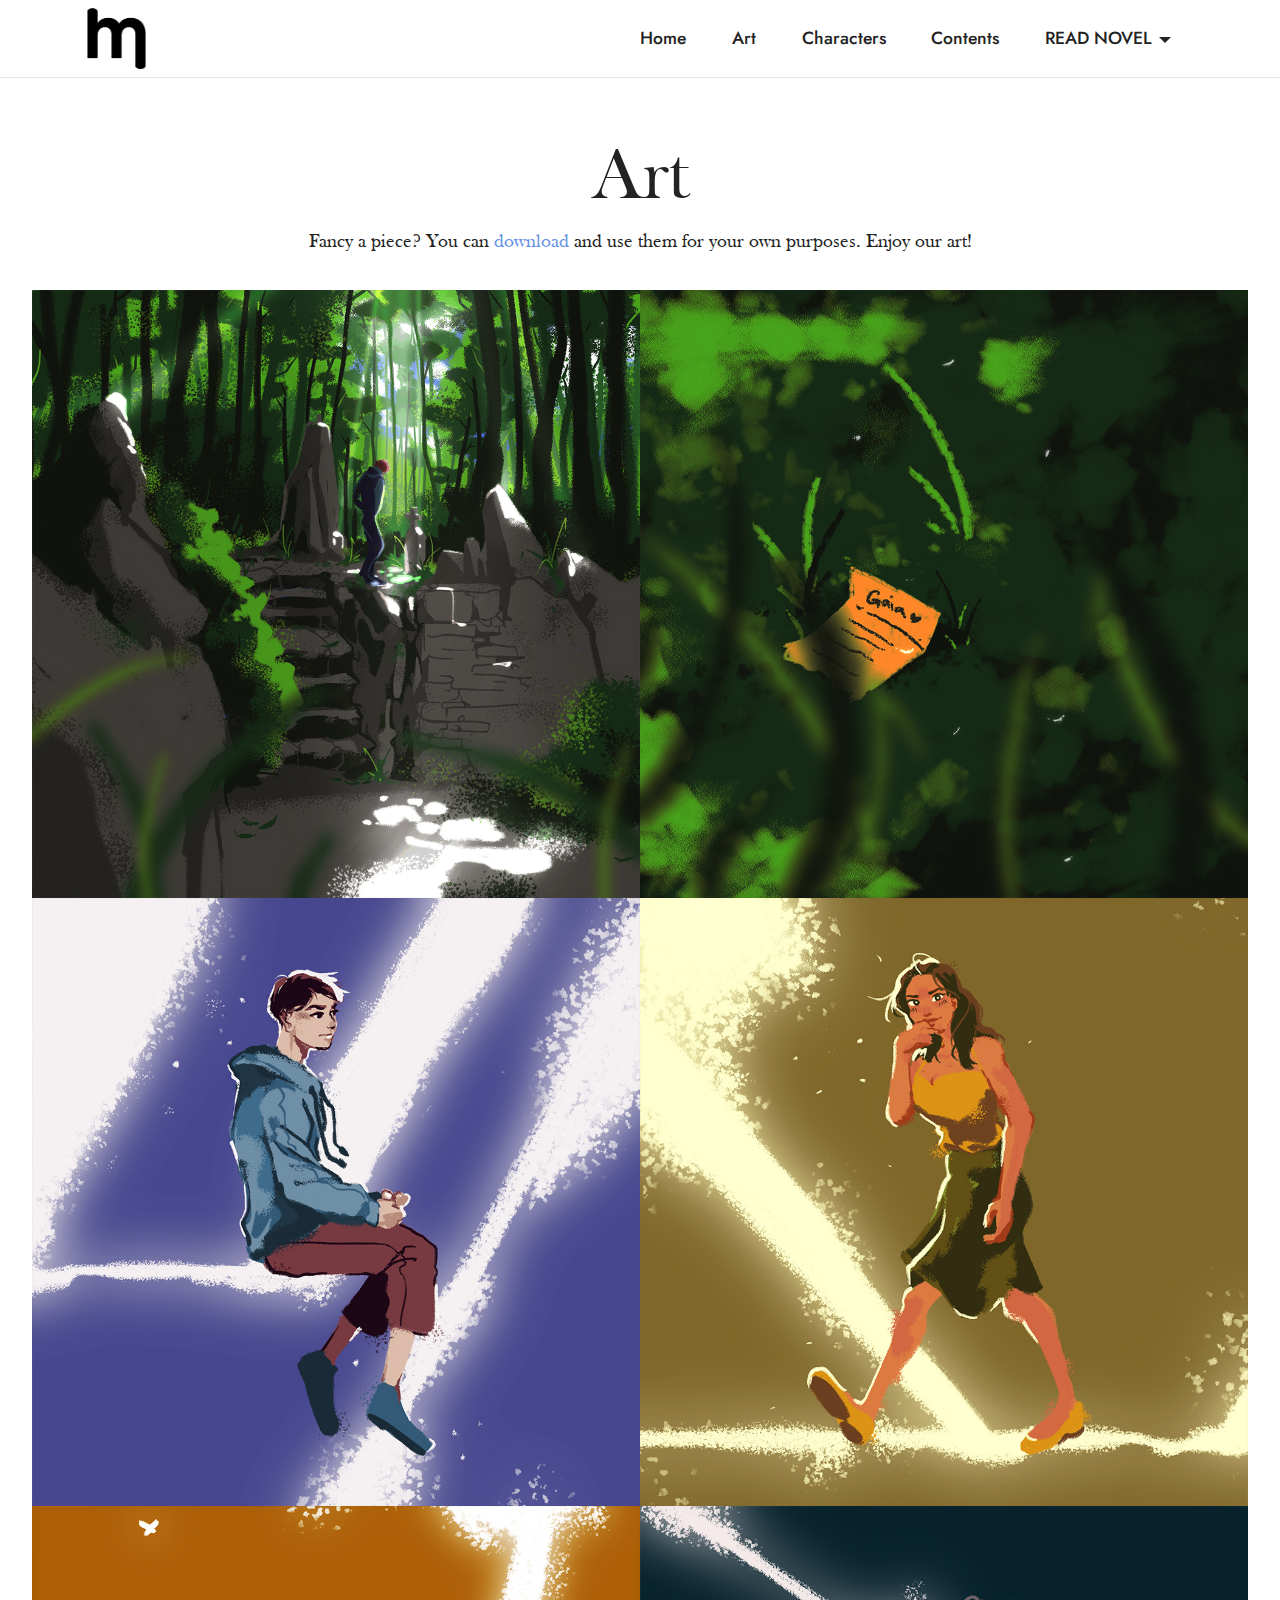
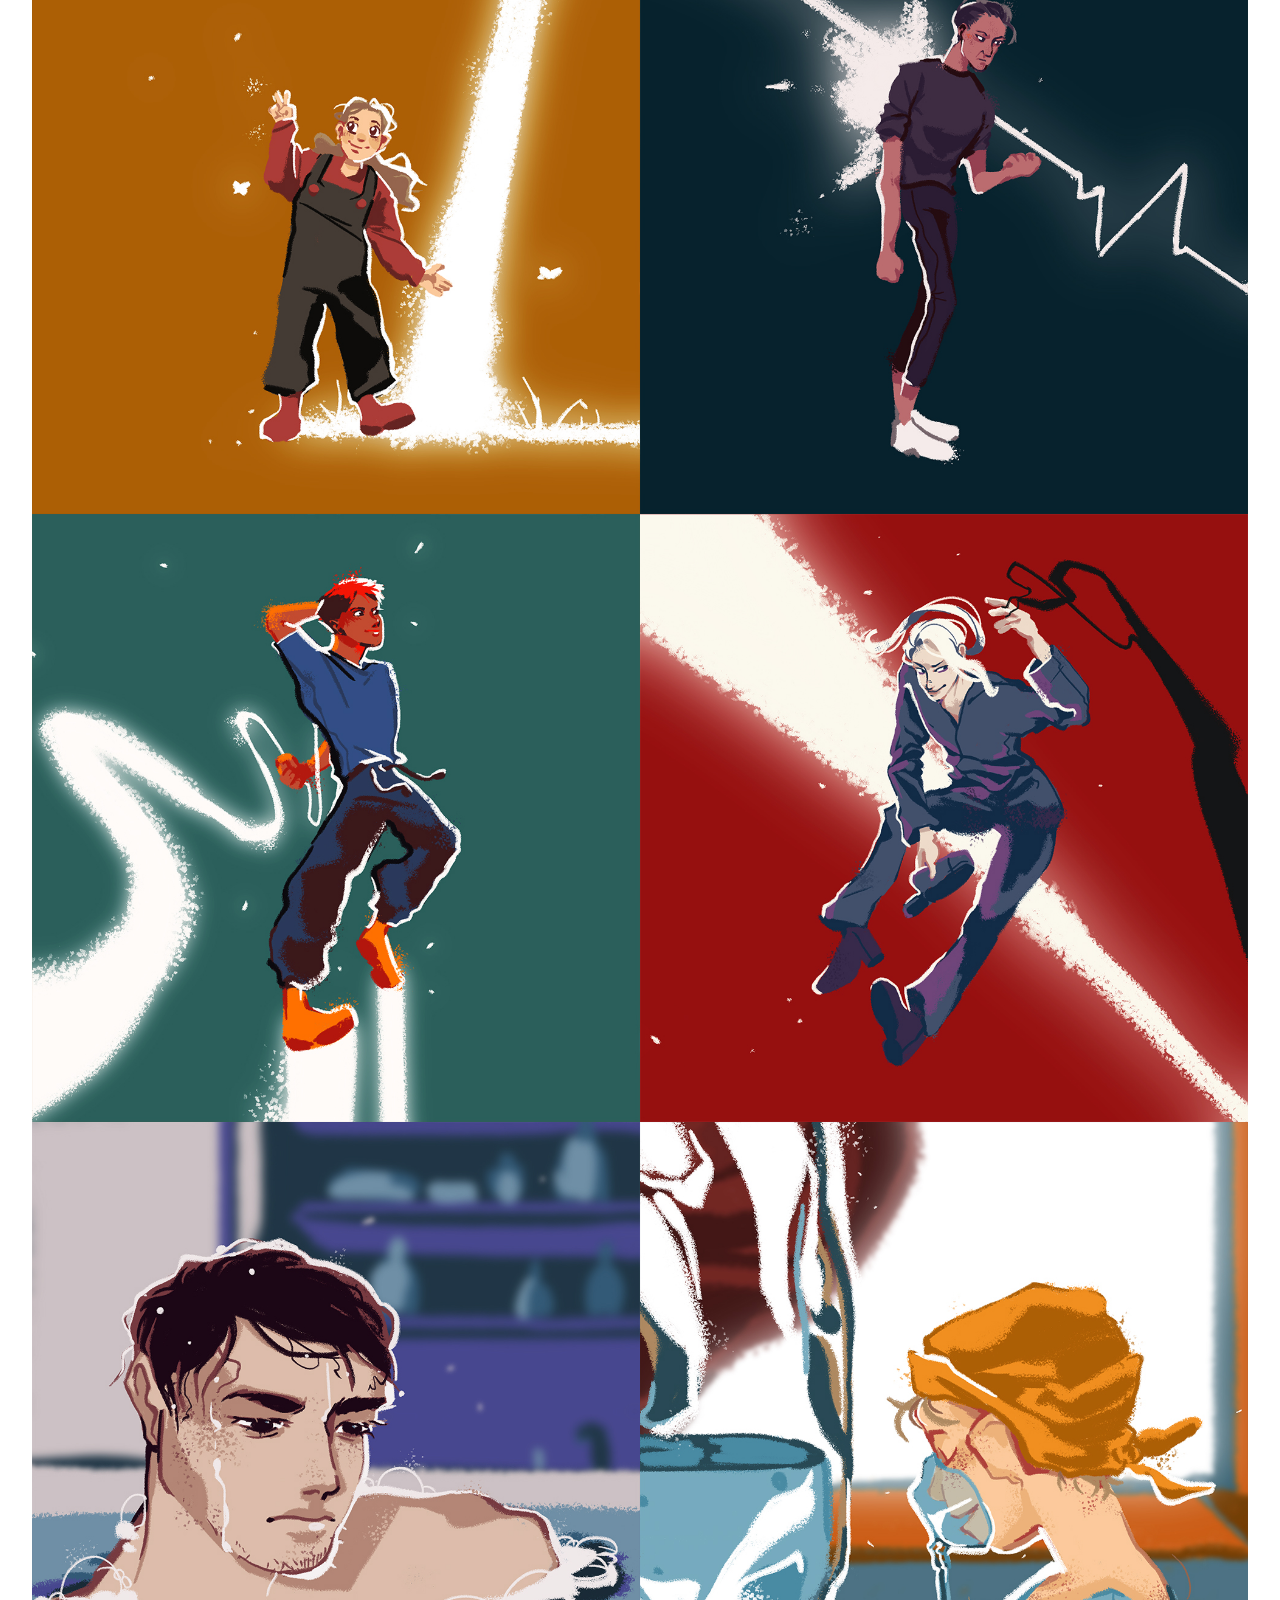
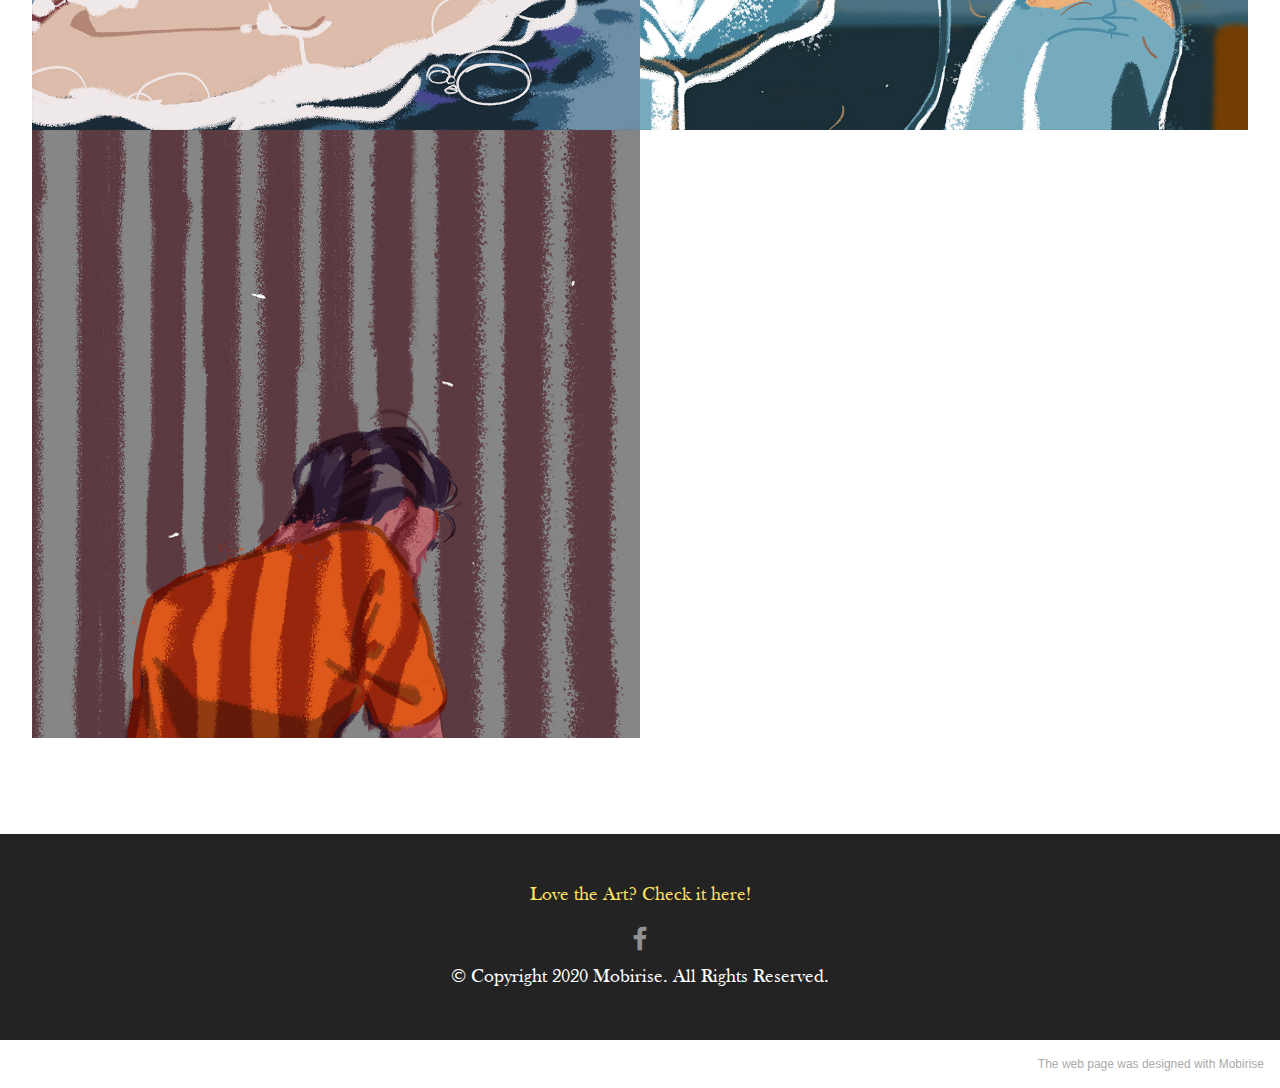
==== art.html @ 7855468a "web20" ====
<!DOCTYPE html>
<html  >
<head>
  <!-- Site made with Mobirise Website Builder v5.2.0, https://mobirise.com -->
  <meta charset="UTF-8">
  <meta http-equiv="X-UA-Compatible" content="IE=edge">
  <meta name="generator" content="Mobirise v5.2.0, mobirise.com">
  <meta name="viewport" content="width=device-width, initial-scale=1, minimum-scale=1">
  <link rel="shortcut icon" href="assets/images/xs-mitochondria-black-logo.png" type="image/x-icon">
  <meta name="description" content="">
  
  
  <title>The Last Wish: Art</title>
  <link rel="stylesheet" href="assets/web/assets/mobirise-icons2/mobirise2.css">
  <link rel="stylesheet" href="assets/tether/tether.min.css">
  <link rel="stylesheet" href="assets/bootstrap/css/bootstrap.min.css">
  <link rel="stylesheet" href="assets/bootstrap/css/bootstrap-grid.min.css">
  <link rel="stylesheet" href="assets/bootstrap/css/bootstrap-reboot.min.css">
  <link rel="stylesheet" href="assets/dropdown/css/style.css">
  <link rel="stylesheet" href="assets/socicon/css/styles.css">
  <link rel="stylesheet" href="assets/theme/css/style.css">
  <link href="assets/fonts/style.css" rel="stylesheet">
  <link rel="preload" as="style" href="assets/mobirise/css/mbr-additional.css"><link rel="stylesheet" href="assets/mobirise/css/mbr-additional.css" type="text/css">
  
  
  
  
</head>
<body>
  
  <section class="menu cid-s48OLK6784" once="menu" id="menu1-s">
    
    <nav class="navbar navbar-dropdown navbar-fixed-top navbar-expand-lg">
        <div class="container">
            <div class="navbar-brand">
                <span class="navbar-logo">
                    <a href="index.html#header6-m">
                        <img src="assets/images/xs-mitochondria-black-logo.png" alt="" style="height: 3.8rem;">
                    </a>
                </span>
                
            </div>
            <button class="navbar-toggler" type="button" data-toggle="collapse" data-target="#navbarSupportedContent" aria-controls="navbarNavAltMarkup" aria-expanded="false" aria-label="Toggle navigation">
                <div class="hamburger">
                    <span></span>
                    <span></span>
                    <span></span>
                    <span></span>
                </div>
            </button>
            <div class="collapse navbar-collapse" id="navbarSupportedContent">
                <ul class="navbar-nav nav-dropdown nav-right" data-app-modern-menu="true"><li class="nav-item"><a class="nav-link link text-black display-4" href="index.html#header6-m">Home</a></li><li class="nav-item"><a class="nav-link link text-black display-4" href="art.html#header6-w">Art</a></li><li class="nav-item"><a class="nav-link link text-black display-4" href="characters.html#image1-1o">Characters</a></li>
                    <li class="nav-item"><a class="nav-link link text-black display-4" href="contents.html#gallery2-14" aria-expanded="false">
                            Contents</a></li><li class="nav-item dropdown"><a class="nav-link link dropdown-toggle text-black display-4" href="#" data-toggle="dropdown-submenu" aria-expanded="false">
                            READ NOVEL</a><div class="dropdown-menu"><a class="dropdown-item text-black display-4" href="prologue.html#countdown4-1h">Prologue</a><a class="dropdown-item text-black display-4" href="chapter1.html#countdown4-1i" aria-expanded="false">Chapter 1</a><a class="dropdown-item text-black display-4" href="chapter2.html#countdown4-1j" aria-expanded="false">Chapter 2</a><a class="dropdown-item text-black display-4" href="chapter3.html#countdown4-1k" aria-expanded="false">Chapter 3</a><a class="dropdown-item text-black display-4" href="epilogue.html#countdown4-1l" aria-expanded="false">Epilogue</a></div></li></ul>
                
                
            </div>
        </div>
    </nav>

</section>

<section class="gallery4 mbr-gallery cid-snwMYvqPGX" id="gallery4-u">
    

    

    <div class="container-fluid">
        <div class="mbr-section-head">
            <h3 class="mbr-section-title mbr-fonts-style align-center m-0 display-1">Art</h3>
            <h4 class="mbr-section-subtitle mbr-fonts-style align-center mb-0 mt-2 display-7">Fancy a piece? You can <a href="https://drive.google.com/drive/folders/1Lh814qOGVXO-3rlu7Tr_JNmrezPjHjmA?usp=sharing" class="text-primary" target="_blank">download</a> and use them for your own purposes. Enjoy our art!<br></h4>
        </div>
        <div class="row mbr-gallery mt-4">
            <div class="col-12 col-md-6 col-lg-6 item gallery-image">
                <div class="item-wrapper" data-toggle="modal" data-target="#so1EOTGgkR-modal">
                    <img class="w-100" src="assets/images/bookcover.jpg" alt="" data-slide-to="0" data-target="#lb-so1EOTGgkR">
                    <div class="icon-wrapper">
                        <span class="mobi-mbri mobi-mbri-search mbr-iconfont mbr-iconfont-btn"></span>
                    </div>
                </div>
                
            </div><div class="col-12 col-md-6 col-lg-6 item gallery-image">
                <div class="item-wrapper" data-toggle="modal" data-target="#so1EOTGgkR-modal">
                    <img class="w-100" src="assets/images/backcover.jpg" alt="" data-slide-to="1" data-target="#lb-so1EOTGgkR">
                    <div class="icon-wrapper">
                        <span class="mobi-mbri mobi-mbri-search mbr-iconfont mbr-iconfont-btn"></span>
                    </div>
                </div>
                
            </div><div class="col-12 col-md-6 col-lg-6 item gallery-image">
                <div class="item-wrapper" data-toggle="modal" data-target="#so1EOTGgkR-modal">
                    <img class="w-100" src="assets/images/zoren.jpg" alt="" data-slide-to="2" data-target="#lb-so1EOTGgkR">
                    <div class="icon-wrapper">
                        <span class="mobi-mbri mobi-mbri-search mbr-iconfont mbr-iconfont-btn"></span>
                    </div>
                </div>
                
            </div>
            <div class="col-12 col-md-6 col-lg-6 item gallery-image">
                <div class="item-wrapper" data-toggle="modal" data-target="#so1EOTGgkR-modal">
                    <img class="w-100" src="assets/images/gaia.jpg" alt="" data-slide-to="3" data-target="#lb-so1EOTGgkR">
                    <div class="icon-wrapper">
                        <span class="mobi-mbri mobi-mbri-search mbr-iconfont mbr-iconfont-btn"></span>
                    </div>
                </div>
                
            </div>
            <div class="col-12 col-md-6 col-lg-6 item gallery-image">
                <div class="item-wrapper" data-toggle="modal" data-target="#so1EOTGgkR-modal">
                    <img class="w-100" src="assets/images/layrem.jpg" alt="" data-slide-to="4" data-target="#lb-so1EOTGgkR">
                    <div class="icon-wrapper">
                        <span class="mobi-mbri mobi-mbri-search mbr-iconfont mbr-iconfont-btn"></span>
                    </div>
                </div>
                
            </div>
            <div class="col-12 col-md-6 col-lg-6 item gallery-image">
                <div class="item-wrapper" data-toggle="modal" data-target="#so1EOTGgkR-modal">
                    <img class="w-100" src="assets/images/jose.jpg" alt="" data-slide-to="5" data-target="#lb-so1EOTGgkR">
                    <div class="icon-wrapper">
                        <span class="mobi-mbri mobi-mbri-search mbr-iconfont mbr-iconfont-btn"></span>
                    </div>
                </div>
                
            </div><div class="col-12 col-md-6 col-lg-6 item gallery-image">
                <div class="item-wrapper" data-toggle="modal" data-target="#so1EOTGgkR-modal">
                    <img class="w-100" src="assets/images/sined.jpg" alt="" data-slide-to="6" data-target="#lb-so1EOTGgkR">
                    <div class="icon-wrapper">
                        <span class="mobi-mbri mobi-mbri-search mbr-iconfont mbr-iconfont-btn"></span>
                    </div>
                </div>
                
            </div><div class="col-12 col-md-6 col-lg-6 item gallery-image">
                <div class="item-wrapper" data-toggle="modal" data-target="#so1EOTGgkR-modal">
                    <img class="w-100" src="assets/images/astradae.jpg" alt="" data-slide-to="7" data-target="#lb-so1EOTGgkR">
                    <div class="icon-wrapper">
                        <span class="mobi-mbri mobi-mbri-search mbr-iconfont mbr-iconfont-btn"></span>
                    </div>
                </div>
                
            </div><div class="col-12 col-md-6 col-lg-6 item gallery-image">
                <div class="item-wrapper" data-toggle="modal" data-target="#so1EOTGgkR-modal">
                    <img class="w-100" src="assets/images/prologue-1.jpg" alt="" data-slide-to="8" data-target="#lb-so1EOTGgkR">
                    <div class="icon-wrapper">
                        <span class="mobi-mbri mobi-mbri-search mbr-iconfont mbr-iconfont-btn"></span>
                    </div>
                </div>
                
            </div><div class="col-12 col-md-6 col-lg-6 item gallery-image">
                <div class="item-wrapper" data-toggle="modal" data-target="#so1EOTGgkR-modal">
                    <img class="w-100" src="assets/images/chap1-1.jpg" alt="" data-slide-to="9" data-target="#lb-so1EOTGgkR">
                    <div class="icon-wrapper">
                        <span class="mobi-mbri mobi-mbri-search mbr-iconfont mbr-iconfont-btn"></span>
                    </div>
                </div>
                
            </div><div class="col-12 col-md-6 col-lg-6 item gallery-image">
                <div class="item-wrapper" data-toggle="modal" data-target="#so1EOTGgkR-modal">
                    <img class="w-100" src="assets/images/chap2-1.jpg" alt="" data-slide-to="10" data-target="#lb-so1EOTGgkR">
                    <div class="icon-wrapper">
                        <span class="mobi-mbri mobi-mbri-search mbr-iconfont mbr-iconfont-btn"></span>
                    </div>
                </div>
                
            </div>
        </div>

        <div class="modal mbr-slider" tabindex="-1" role="dialog" aria-hidden="true" id="so1EOTGgkR-modal">
            <div class="modal-dialog" role="document">
                <div class="modal-content">
                    <div class="modal-body">
                        <div class="carousel slide" id="lb-so1EOTGgkR" data-interval="5000">
                            <div class="carousel-inner">
                                <div class="carousel-item active">
                                    <img class="d-block w-100" src="assets/images/bookcover.jpg" alt="">
                                </div><div class="carousel-item active">
                                    <img class="d-block w-100" src="assets/images/backcover.jpg" alt="">
                                </div><div class="carousel-item">
                                    <img class="d-block w-100" src="assets/images/zoren.jpg" alt="">
                                </div>
                                <div class="carousel-item">
                                    <img class="d-block w-100" src="assets/images/gaia.jpg" alt="">
                                </div>
                                <div class="carousel-item">
                                    <img class="d-block w-100" src="assets/images/layrem.jpg" alt="">
                                </div>
                                <div class="carousel-item">
                                    <img class="d-block w-100" src="assets/images/jose.jpg" alt="">
                                </div><div class="carousel-item">
                                    <img class="d-block w-100" src="assets/images/sined.jpg" alt="">
                                </div><div class="carousel-item">
                                    <img class="d-block w-100" src="assets/images/astradae.jpg" alt="">
                                </div><div class="carousel-item">
                                    <img class="d-block w-100" src="assets/images/prologue-1.jpg" alt="">
                                </div><div class="carousel-item">
                                    <img class="d-block w-100" src="assets/images/chap1-1.jpg" alt="">
                                </div><div class="carousel-item">
                                    <img class="d-block w-100" src="assets/images/chap2-1.jpg" alt="">
                                </div>
                            </div>
                            <ol class="carousel-indicators">
                                <li data-slide-to="0" class="active" data-target="#lb-so1EOTGgkR"></li><li data-slide-to="1" class="active" data-target="#lb-so1EOTGgkR"></li><li data-slide-to="2" class="active" data-target="#lb-so1EOTGgkR"></li>
                                <li data-slide-to="3" data-target="#lb-so1EOTGgkR"></li>
                                <li data-slide-to="4" data-target="#lb-so1EOTGgkR"></li>
                                <li data-slide-to="5" data-target="#lb-so1EOTGgkR"></li><li data-slide-to="6" data-target="#lb-so1EOTGgkR"></li><li data-slide-to="7" data-target="#lb-so1EOTGgkR"></li><li data-slide-to="8" data-target="#lb-so1EOTGgkR"></li><li data-slide-to="9" data-target="#lb-so1EOTGgkR"></li><li data-slide-to="10" data-target="#lb-so1EOTGgkR"></li>
                            </ol>
                            <a role="button" href="" class="close" data-dismiss="modal" aria-label="Close">
                            </a>
                            <a class="carousel-control-prev carousel-control" role="button" data-slide="prev" href="#lb-so1EOTGgkR">
                                <span class="mobi-mbri mobi-mbri-arrow-prev" aria-hidden="true"></span>
                                <span class="sr-only">Previous</span>
                            </a>
                            <a class="carousel-control-next carousel-control" role="button" data-slide="next" href="#lb-so1EOTGgkR">
                                <span class="mobi-mbri mobi-mbri-arrow-next" aria-hidden="true"></span>
                                <span class="sr-only">Next</span>
                            </a>
                        </div>
                    </div>
                </div>
            </div>
        </div>
    </div>
</section>

<section class="footer3 cid-s48P1Icc8J" once="footers" id="footer3-t">

    

    

    <div class="container">
        <div class="media-container-row align-center mbr-white">
            <div class="row row-links">
                <ul class="foot-menu">
                    
                    
                    
                    
                    
                <li class="foot-menu-item mbr-fonts-style display-7"><a href="art.html#header6-w" class="text-warning">Love the Art? Check it here!</a></li></ul>
            </div>
            <div class="row social-row">
                <div class="social-list align-right pb-2">
                    
                    
                    
                    
                    
                    
                <div class="soc-item">
                        <a href="https://www.facebook.com/delpilaracademyimus" target="_blank">
                            <span class="mbr-iconfont mbr-iconfont-social socicon-facebook socicon"></span>
                        </a>
                    </div></div>
            </div>
            <div class="row row-copirayt">
                <p class="mbr-text mb-0 mbr-fonts-style mbr-white align-center display-7">© Copyright 2020 Mobirise. All Rights Reserved.</p>
            </div>
        </div>
    </div>
</section><section style="background-color: #fff; font-family: -apple-system, BlinkMacSystemFont, 'Segoe UI', 'Roboto', 'Helvetica Neue', Arial, sans-serif; color:#aaa; font-size:12px; padding: 0; align-items: center; display: flex;"><a href="https://mobirise.site/h" style="flex: 1 1; height: 3rem; padding-left: 1rem;"></a><p style="flex: 0 0 auto; margin:0; padding-right:1rem;"><a href="https://mobirise.site/c" style="color:#aaa;">The</a> web page was designed with Mobirise</p></section><script src="assets/web/assets/jquery/jquery.min.js"></script>  <script src="assets/popper/popper.min.js"></script>  <script src="assets/tether/tether.min.js"></script>  <script src="assets/bootstrap/js/bootstrap.min.js"></script>  <script src="assets/smoothscroll/smooth-scroll.js"></script>  <script src="assets/dropdown/js/nav-dropdown.js"></script>  <script src="assets/dropdown/js/navbar-dropdown.js"></script>  <script src="assets/touchswipe/jquery.touch-swipe.min.js"></script>  <script src="assets/theme/js/script.js"></script>  
  
  
</body>
</html>
---- assets/web/assets/mobirise-icons2/mobirise2.css ----
@font-face {
  font-family: 'Moririse2';
  font-display: swap;
  src:  url('mobirise2.eot?f2bix4');
  src:  url('mobirise2.eot?f2bix4#iefix') format('embedded-opentype'),
    url('mobirise2.ttf?f2bix4') format('truetype'),
    url('mobirise2.woff?f2bix4') format('woff'),
    url('mobirise2.svg?f2bix4#mobirise2') format('svg');
  font-weight: normal;
  font-style: normal;
}

[class^="mobi-"], [class*=" mobi-"] {
  /* use !important to prevent issues with browser extensions that change fonts */
  font-family: 'Moririse2' !important;
  speak: none;
  font-style: normal;
  font-weight: normal;
  font-variant: normal;
  text-transform: none;
  line-height: 1;

  /* Better Font Rendering =========== */
  -webkit-font-smoothing: antialiased;
  -moz-osx-font-smoothing: grayscale;
}

.mobi-mbri-add-submenu:before {
  content: "\e900";
}
.mobi-mbri-alert:before {
  content: "\e901";
}
.mobi-mbri-align-center:before {
  content: "\e902";
}
.mobi-mbri-align-justify:before {
  content: "\e903";
}
.mobi-mbri-align-left:before {
  content: "\e904";
}
.mobi-mbri-align-right:before {
  content: "\e905";
}
.mobi-mbri-android:before {
  content: "\e906";
}
.mobi-mbri-apple:before {
  content: "\e907";
}
.mobi-mbri-arrow-down:before {
  content: "\e908";
}
.mobi-mbri-arrow-next:before {
  content: "\e909";
}
.mobi-mbri-arrow-prev:before {
  content: "\e90a";
}
.mobi-mbri-arrow-up:before {
  content: "\e90b";
}
.mobi-mbri-bold:before {
  content: "\e90c";
}
.mobi-mbri-bookmark:before {
  content: "\e90d";
}
.mobi-mbri-bootstrap:before {
  content: "\e90e";
}
.mobi-mbri-briefcase:before {
  content: "\e90f";
}
.mobi-mbri-browse:before {
  content: "\e910";
}
.mobi-mbri-bulleted-list:before {
  content: "\e911";
}
.mobi-mbri-calendar:before {
  content: "\e912";
}
.mobi-mbri-camera:before {
  content: "\e913";
}
.mobi-mbri-cart-add:before {
  content: "\e914";
}
.mobi-mbri-cart-full:before {
  content: "\e915";
}
.mobi-mbri-cash:before {
  content: "\e916";
}
.mobi-mbri-change-style:before {
  content: "\e917";
}
.mobi-mbri-chat:before {
  content: "\e918";
}
.mobi-mbri-clock:before {
  content: "\e919";
}
.mobi-mbri-close:before {
  content: "\e91a";
}
.mobi-mbri-cloud:before {
  content: "\e91b";
}
.mobi-mbri-code:before {
  content: "\e91c";
}
.mobi-mbri-contact-form:before {
  content: "\e91d";
}
.mobi-mbri-credit-card:before {
  content: "\e91e";
}
.mobi-mbri-cursor-click:before {
  content: "\e91f";
}
.mobi-mbri-cust-feedback:before {
  content: "\e920";
}
.mobi-mbri-database:before {
  content: "\e921";
}
.mobi-mbri-delivery:before {
  content: "\e922";
}
.mobi-mbri-desktop:before {
  content: "\e923";
}
.mobi-mbri-devices:before {
  content: "\e924";
}
.mobi-mbri-down:before {
  content: "\e925";
}
.mobi-mbri-download-2:before {
  content: "\e926";
}
.mobi-mbri-download:before {
  content: "\e927";
}
.mobi-mbri-drag-n-drop-2:before {
  content: "\e928";
}
.mobi-mbri-drag-n-drop:before {
  content: "\e929";
}
.mobi-mbri-edit-2:before {
  content: "\e92a";
}
.mobi-mbri-edit:before {
  content: "\e92b";
}
.mobi-mbri-error:before {
  content: "\e92c";
}
.mobi-mbri-extension:before {
  content: "\e92d";
}
.mobi-mbri-features:before {
  content: "\e92e";
}
.mobi-mbri-file:before {
  content: "\e92f";
}
.mobi-mbri-flag:before {
  content: "\e930";
}
.mobi-mbri-folder:before {
  content: "\e931";
}
.mobi-mbri-gift:before {
  content: "\e932";
}
.mobi-mbri-github:before {
  content: "\e933";
}
.mobi-mbri-globe-2:before {
  content: "\e934";
}
.mobi-mbri-globe:before {
  content: "\e935";
}
.mobi-mbri-growing-chart:before {
  content: "\e936";
}
.mobi-mbri-hearth:before {
  content: "\e937";
}
.mobi-mbri-help:before {
  content: "\e938";
}
.mobi-mbri-home:before {
  content: "\e939";
}
.mobi-mbri-hot-cup:before {
  content: "\e93a";
}
.mobi-mbri-idea:before {
  content: "\e93b";
}
.mobi-mbri-image-gallery:before {
  content: "\e93c";
}
.mobi-mbri-image-slider:before {
  content: "\e93d";
}
.mobi-mbri-info:before {
  content: "\e93e";
}
.mobi-mbri-italic:before {
  content: "\e93f";
}
.mobi-mbri-key:before {
  content: "\e940";
}
.mobi-mbri-laptop:before {
  content: "\e941";
}
.mobi-mbri-layers:before {
  content: "\e942";
}
.mobi-mbri-left-right:before {
  content: "\e943";
}
.mobi-mbri-left:before {
  content: "\e944";
}
.mobi-mbri-letter:before {
  content: "\e945";
}
.mobi-mbri-like:before {
  content: "\e946";
}
.mobi-mbri-link:before {
  content: "\e947";
}
.mobi-mbri-lock:before {
  content: "\e948";
}
.mobi-mbri-login:before {
  content: "\e949";
}
.mobi-mbri-logout:before {
  content: "\e94a";
}
.mobi-mbri-magic-stick:before {
  content: "\e94b";
}
.mobi-mbri-map-pin:before {
  content: "\e94c";
}
.mobi-mbri-menu:before {
  content: "\e94d";
}
.mobi-mbri-mobile-2:before {
  content: "\e94e";
}
.mobi-mbri-mobile-horizontal:before {
  content: "\e94f";
}
.mobi-mbri-mobile:before {
  content: "\e950";
}
.mobi-mbri-mobirise:before {
  content: "\e951";
}
.mobi-mbri-more-horizontal:before {
  content: "\e952";
}
.mobi-mbri-more-vertical:before {
  content: "\e953";
}
.mobi-mbri-music:before {
  content: "\e954";
}
.mobi-mbri-new-file:before {
  content: "\e955";
}
.mobi-mbri-numbered-list:before {
  content: "\e956";
}
.mobi-mbri-opened-folder:before {
  content: "\e957";
}
.mobi-mbri-pages:before {
  content: "\e958";
}
.mobi-mbri-paper-plane:before {
  content: "\e959";
}
.mobi-mbri-paperclip:before {
  content: "\e95a";
}
.mobi-mbri-phone:before {
  content: "\e95b";
}
.mobi-mbri-photo:before {
  content: "\e95c";
}
.mobi-mbri-photos:before {
  content: "\e95d";
}
.mobi-mbri-pin:before {
  content: "\e95e";
}
.mobi-mbri-play:before {
  content: "\e95f";
}
.mobi-mbri-plus:before {
  content: "\e960";
}
.mobi-mbri-preview:before {
  content: "\e961";
}
.mobi-mbri-print:before {
  content: "\e962";
}
.mobi-mbri-protect:before {
  content: "\e963";
}
.mobi-mbri-question:before {
  content: "\e964";
}
.mobi-mbri-quote-left:before {
  content: "\e965";
}
.mobi-mbri-quote-right:before {
  content: "\e966";
}
.mobi-mbri-redo:before {
  content: "\e967";
}
.mobi-mbri-refresh:before {
  content: "\e968";
}
.mobi-mbri-responsive-2:before {
  content: "\e969";
}
.mobi-mbri-responsive:before {
  content: "\e96a";
}
.mobi-mbri-right:before {
  content: "\e96b";
}
.mobi-mbri-rocket:before {
  content: "\e96c";
}
.mobi-mbri-sad-face:before {
  content: "\e96d";
}
.mobi-mbri-sale:before {
  content: "\e96e";
}
.mobi-mbri-save:before {
  content: "\e96f";
}
.mobi-mbri-search:before {
  content: "\e970";
}
.mobi-mbri-setting-2:before {
  content: "\e971";
}
.mobi-mbri-setting-3:before {
  content: "\e972";
}
.mobi-mbri-setting:before {
  content: "\e973";
}
.mobi-mbri-share:before {
  content: "\e974";
}
.mobi-mbri-shopping-bag:before {
  content: "\e975";
}
.mobi-mbri-shopping-basket:before {
  content: "\e976";
}
.mobi-mbri-shopping-cart:before {
  content: "\e977";
}
.mobi-mbri-sites:before {
  content: "\e978";
}
.mobi-mbri-smile-face:before {
  content: "\e979";
}
.mobi-mbri-speed:before {
  content: "\e97a";
}
.mobi-mbri-star:before {
  content: "\e97b";
}
.mobi-mbri-success:before {
  content: "\e97c";
}
.mobi-mbri-sun:before {
  content: "\e97d";
}
.mobi-mbri-sun2:before {
  content: "\e97e";
}
.mobi-mbri-tablet-vertical:before {
  content: "\e97f";
}
.mobi-mbri-tablet:before {
  content: "\e980";
}
.mobi-mbri-target:before {
  content: "\e981";
}
.mobi-mbri-timer:before {
  content: "\e982";
}
.mobi-mbri-to-ftp:before {
  content: "\e983";
}
.mobi-mbri-to-local-drive:before {
  content: "\e984";
}
.mobi-mbri-touch-swipe:before {
  content: "\e985";
}
.mobi-mbri-touch:before {
  content: "\e986";
}
.mobi-mbri-trash:before {
  content: "\e987";
}
.mobi-mbri-underline:before {
  content: "\e988";
}
.mobi-mbri-undo:before {
  content: "\e989";
}
.mobi-mbri-unlink:before {
  content: "\e98a";
}
.mobi-mbri-unlock:before {
  content: "\e98b";
}
.mobi-mbri-up-down:before {
  content: "\e98c";
}
.mobi-mbri-up:before {
  content: "\e98d";
}
.mobi-mbri-update:before {
  content: "\e98e";
}
.mobi-mbri-upload-2:before {
  content: "\e98f";
}
.mobi-mbri-upload:before {
  content: "\e990";
}
.mobi-mbri-user-2:before {
  content: "\e991";
}
.mobi-mbri-user:before {
  content: "\e992";
}
.mobi-mbri-users:before {
  content: "\e993";
}
.mobi-mbri-video-play:before {
  content: "\e994";
}
.mobi-mbri-video:before {
  content: "\e995";
}
.mobi-mbri-watch:before {
  content: "\e996";
}
.mobi-mbri-website-theme-2:before {
  content: "\e997";
}
.mobi-mbri-website-theme:before {
  content: "\e998";
}
.mobi-mbri-wifi:before {
  content: "\e999";
}
.mobi-mbri-windows:before {
  content: "\e99a";
}
.mobi-mbri-zoom-in:before {
  content: "\e99b";
}
.mobi-mbri-zoom-out:before {
  content: "\e99c";
}
---- assets/dropdown/css/style.css ----
.navbar-dropdown {
  left: 0;
  padding: 0;
  position: absolute;
  right: 0;
  top: 0;
  transition: all 0.45s ease;
  z-index: 1030;
  background: #282828; }
  .navbar-dropdown .navbar-logo {
    margin-right: 0.8rem;
    transition: margin 0.3s ease-in-out;
    vertical-align: middle; }
    .navbar-dropdown .navbar-logo img {
      height: 3.125rem;
      transition: all 0.3s ease-in-out; }
    .navbar-dropdown .navbar-logo.mbr-iconfont {
      font-size: 3.125rem;
      line-height: 3.125rem; }
  .navbar-dropdown .navbar-caption {
    font-weight: 700;
    white-space: normal;
    vertical-align: -4px;
    line-height: 3.125rem !important; }
    .navbar-dropdown .navbar-caption, .navbar-dropdown .navbar-caption:hover {
      color: inherit;
      text-decoration: none; }
  .navbar-dropdown .mbr-iconfont + .navbar-caption {
    vertical-align: -1px; }
  .navbar-dropdown.navbar-fixed-top {
    position: fixed; }
  .navbar-dropdown .navbar-brand span {
    vertical-align: -4px; }
  .navbar-dropdown.bg-color.transparent {
    background: none; }
  .navbar-dropdown.navbar-short .navbar-brand {
    padding: 0.625rem 0; }
    .navbar-dropdown.navbar-short .navbar-brand span {
      vertical-align: -1px; }
  .navbar-dropdown.navbar-short .navbar-caption {
    line-height: 2.375rem !important;
    vertical-align: -2px; }
  .navbar-dropdown.navbar-short .navbar-logo {
    margin-right: 0.5rem; }
    .navbar-dropdown.navbar-short .navbar-logo img {
      height: 2.375rem; }
    .navbar-dropdown.navbar-short .navbar-logo.mbr-iconfont {
      font-size: 2.375rem;
      line-height: 2.375rem; }
  .navbar-dropdown.navbar-short .mbr-table-cell {
    height: 3.625rem; }
  .navbar-dropdown .navbar-close {
    left: 0.6875rem;
    position: fixed;
    top: 0.75rem;
    z-index: 1000; }
  .navbar-dropdown .hamburger-icon {
    content: "";
    display: inline-block;
    vertical-align: middle;
    width: 16px;
    -webkit-box-shadow: 0 -6px 0 1px #282828,0 0 0 1px #282828,0 6px 0 1px #282828;
    -moz-box-shadow: 0 -6px 0 1px #282828,0 0 0 1px #282828,0 6px 0 1px #282828;
    box-shadow: 0 -6px 0 1px #282828,0 0 0 1px #282828,0 6px 0 1px #282828; }

.dropdown-menu .dropdown-toggle[data-toggle="dropdown-submenu"]::after {
  border-bottom: 0.35em solid transparent;
  border-left: 0.35em solid;
  border-right: 0;
  border-top: 0.35em solid transparent;
  margin-left: 0.3rem; }

.dropdown-menu .dropdown-item:focus {
  outline: 0; }

.nav-dropdown {
  font-size: 0.75rem;
  font-weight: 500;
  height: auto !important; }
  .nav-dropdown .nav-btn {
    padding-left: 1rem; }
  .nav-dropdown .link {
    margin: .667em 1.667em;
    font-weight: 500;
    padding: 0;
    transition: color .2s ease-in-out; }
    .nav-dropdown .link.dropdown-toggle {
      margin-right: 2.583em; }
      .nav-dropdown .link.dropdown-toggle::after {
        margin-left: .25rem;
        border-top: 0.35em solid;
        border-right: 0.35em solid transparent;
        border-left: 0.35em solid transparent;
        border-bottom: 0; }
      .nav-dropdown .link.dropdown-toggle[aria-expanded="true"] {
        margin: 0;
        padding: 0.667em 3.263em  0.667em 1.667em; }
  .nav-dropdown .link::after,
  .nav-dropdown .dropdown-item::after {
    color: inherit; }
  .nav-dropdown .btn {
    font-size: 0.75rem;
    font-weight: 700;
    letter-spacing: 0;
    margin-bottom: 0;
    padding-left: 1.25rem;
    padding-right: 1.25rem; }
  .nav-dropdown .dropdown-menu {
    border-radius: 0;
    border: 0;
    left: 0;
    margin: 0;
    padding-bottom: 1.25rem;
    padding-top: 1.25rem;
    position: relative; }
  .nav-dropdown .dropdown-submenu {
    margin-left: 0.125rem;
    top: 0; }
  .nav-dropdown .dropdown-item {
    font-weight: 500;
    line-height: 2;
    padding: 0.3846em 4.615em 0.3846em 1.5385em;
    position: relative;
    transition: color .2s ease-in-out, background-color .2s ease-in-out; }
    .nav-dropdown .dropdown-item::after {
      margin-top: -0.3077em;
      position: absolute;
      right: 1.1538em;
      top: 50%; }
    .nav-dropdown .dropdown-item:focus, .nav-dropdown .dropdown-item:hover {
      background: none; }

@media (max-width: 767px) {
  .nav-dropdown.navbar-toggleable-sm {
    bottom: 0;
    display: none;
    left: 0;
    overflow-x: hidden;
    position: fixed;
    top: 0;
    transform: translateX(-100%);
    -ms-transform: translateX(-100%);
    -webkit-transform: translateX(-100%);
    width: 18.75rem;
    z-index: 999; } }
.nav-dropdown.navbar-toggleable-xl {
  bottom: 0;
  display: none;
  left: 0;
  overflow-x: hidden;
  position: fixed;
  top: 0;
  transform: translateX(-100%);
  -ms-transform: translateX(-100%);
  -webkit-transform: translateX(-100%);
  width: 18.75rem;
  z-index: 999; }

.nav-dropdown-sm {
  display: block !important;
  overflow-x: hidden;
  overflow: auto;
  padding-top: 3.875rem; }
  .nav-dropdown-sm::after {
    content: "";
    display: block;
    height: 3rem;
    width: 100%; }
  .nav-dropdown-sm.collapse.in ~ .navbar-close {
    display: block !important; }
  .nav-dropdown-sm.collapsing, .nav-dropdown-sm.collapse.in {
    transform: translateX(0);
    -ms-transform: translateX(0);
    -webkit-transform: translateX(0);
    transition: all 0.25s ease-out;
    -webkit-transition: all 0.25s ease-out;
    background: #282828; }
  .nav-dropdown-sm.collapsing[aria-expanded="false"] {
    transform: translateX(-100%);
    -ms-transform: translateX(-100%);
    -webkit-transform: translateX(-100%); }
  .nav-dropdown-sm .nav-item {
    display: block;
    margin-left: 0 !important;
    padding-left: 0; }
  .nav-dropdown-sm .link,
  .nav-dropdown-sm .dropdown-item {
    border-top: 1px dotted rgba(255, 255, 255, 0.1);
    font-size: 0.8125rem;
    line-height: 1.6;
    margin: 0 !important;
    padding: 0.875rem 2.4rem 0.875rem 1.5625rem !important;
    position: relative;
    white-space: normal; }
    .nav-dropdown-sm .link:focus, .nav-dropdown-sm .link:hover,
    .nav-dropdown-sm .dropdown-item:focus,
    .nav-dropdown-sm .dropdown-item:hover {
      background: rgba(0, 0, 0, 0.2) !important;
      color: #c0a375; }
  .nav-dropdown-sm .nav-btn {
    position: relative;
    padding: 1.5625rem 1.5625rem 0 1.5625rem; }
    .nav-dropdown-sm .nav-btn::before {
      border-top: 1px dotted rgba(255, 255, 255, 0.1);
      content: "";
      left: 0;
      position: absolute;
      top: 0;
      width: 100%; }
    .nav-dropdown-sm .nav-btn + .nav-btn {
      padding-top: 0.625rem; }
      .nav-dropdown-sm .nav-btn + .nav-btn::before {
        display: none; }
  .nav-dropdown-sm .btn {
    padding: 0.625rem 0; }
  .nav-dropdown-sm .dropdown-toggle[data-toggle="dropdown-submenu"]::after {
    margin-left: .25rem;
    border-top: 0.35em solid;
    border-right: 0.35em solid transparent;
    border-left: 0.35em solid transparent;
    border-bottom: 0; }
  .nav-dropdown-sm .dropdown-toggle[data-toggle="dropdown-submenu"][aria-expanded="true"]::after {
    border-top: 0;
    border-right: 0.35em solid transparent;
    border-left: 0.35em solid transparent;
    border-bottom: 0.35em solid; }
  .nav-dropdown-sm .dropdown-menu {
    margin: 0;
    padding: 0;
    position: relative;
    top: 0;
    left: 0;
    width: 100%;
    border: 0;
    float: none;
    border-radius: 0;
    background: none; }
  .nav-dropdown-sm .dropdown-submenu {
    left: 100%;
    margin-left: 0.125rem;
    margin-top: -1.25rem;
    top: 0; }

.navbar-toggleable-sm .nav-dropdown .dropdown-menu {
  position: absolute; }

.navbar-toggleable-sm .nav-dropdown .dropdown-submenu {
  left: 100%;
  margin-left: 0.125rem;
  margin-top: -1.25rem;
  top: 0; }

.navbar-toggleable-sm.opened .nav-dropdown .dropdown-menu {
  position: relative; }

.navbar-toggleable-sm.opened .nav-dropdown .dropdown-submenu {
  left: 0;
  margin-left: 00rem;
  margin-top: 0rem;
  top: 0; }

.is-builder .nav-dropdown.collapsing {
  transition: none !important; }

/*# sourceMappingURL=style.css.map */
---- assets/socicon/css/styles.css ----
@charset "UTF-8";

@font-face {
  font-family: 'Socicon';
  src:  url('../fonts/socicon.eot');
  src:  url('../fonts/socicon.eot?#iefix') format('embedded-opentype'),
    url('../fonts/socicon.woff2') format('woff2'),
    url('../fonts/socicon.ttf') format('truetype'),
    url('../fonts/socicon.woff') format('woff'),
    url('../fonts/socicon.svg#socicon') format('svg');
  font-weight: normal;
  font-style: normal;
}

[data-icon]:before {
  font-family: "socicon" !important;
  content: attr(data-icon);
  font-style: normal !important;
  font-weight: normal !important;
  font-variant: normal !important;
  text-transform: none !important;
  speak: none;
  line-height: 1;
  -webkit-font-smoothing: antialiased;
  -moz-osx-font-smoothing: grayscale;
}

[class^="socicon-"], [class*=" socicon-"] {
  /* use !important to prevent issues with browser extensions that change fonts */
  font-family: 'Socicon' !important;
  speak: none;
  font-style: normal;
  font-weight: normal;
  font-variant: normal;
  text-transform: none;
  line-height: 1;

  /* Better Font Rendering =========== */
  -webkit-font-smoothing: antialiased;
  -moz-osx-font-smoothing: grayscale;
}

.socicon-eitaa:before {
  content: "\e97c";
}
.socicon-soroush:before {
  content: "\e97d";
}
.socicon-bale:before {
  content: "\e97e";
}
.socicon-zazzle:before {
  content: "\e97b";
}
.socicon-society6:before {
  content: "\e97a";
}
.socicon-redbubble:before {
  content: "\e979";
}
.socicon-avvo:before {
  content: "\e978";
}
.socicon-stitcher:before {
  content: "\e977";
}
.socicon-googlehangouts:before {
  content: "\e974";
}
.socicon-dlive:before {
  content: "\e975";
}
.socicon-vsco:before {
  content: "\e976";
}
.socicon-flipboard:before {
  content: "\e973";
}
.socicon-ubuntu:before {
  content: "\e958";
}
.socicon-artstation:before {
  content: "\e959";
}
.socicon-invision:before {
  content: "\e95a";
}
.socicon-torial:before {
  content: "\e95b";
}
.socicon-collectorz:before {
  content: "\e95c";
}
.socicon-seenthis:before {
  content: "\e95d";
}
.socicon-googleplaymusic:before {
  content: "\e95e";
}
.socicon-debian:before {
  content: "\e95f";
}
.socicon-filmfreeway:before {
  content: "\e960";
}
.socicon-gnome:before {
  content: "\e961";
}
.socicon-itchio:before {
  content: "\e962";
}
.socicon-jamendo:before {
  content: "\e963";
}
.socicon-mix:before {
  content: "\e964";
}
.socicon-sharepoint:before {
  content: "\e965";
}
.socicon-tinder:before {
  content: "\e966";
}
.socicon-windguru:before {
  content: "\e967";
}
.socicon-cdbaby:before {
  content: "\e968";
}
.socicon-elementaryos:before {
  content: "\e969";
}
.socicon-stage32:before {
  content: "\e96a";
}
.socicon-tiktok:before {
  content: "\e96b";
}
.socicon-gitter:before {
  content: "\e96c";
}
.socicon-letterboxd:before {
  content: "\e96d";
}
.socicon-threema:before {
  content: "\e96e";
}
.socicon-splice:before {
  content: "\e96f";
}
.socicon-metapop:before {
  content: "\e970";
}
.socicon-naver:before {
  content: "\e971";
}
.socicon-remote:before {
  content: "\e972";
}
.socicon-internet:before {
  content: "\e957";
}
.socicon-moddb:before {
  content: "\e94b";
}
.socicon-indiedb:before {
  content: "\e94c";
}
.socicon-traxsource:before {
  content: "\e94d";
}
.socicon-gamefor:before {
  content: "\e94e";
}
.socicon-pixiv:before {
  content: "\e94f";
}
.socicon-myanimelist:before {
  content: "\e950";
}
.socicon-blackberry:before {
  content: "\e951";
}
.socicon-wickr:before {
  content: "\e952";
}
.socicon-spip:before {
  content: "\e953";
}
.socicon-napster:before {
  content: "\e954";
}
.socicon-beatport:before {
  content: "\e955";
}
.socicon-hackerone:before {
  content: "\e956";
}
.socicon-hackernews:before {
  content: "\e946";
}
.socicon-smashwords:before {
  content: "\e947";
}
.socicon-kobo:before {
  content: "\e948";
}
.socicon-bookbub:before {
  content: "\e949";
}
.socicon-mailru:before {
  content: "\e94a";
}
.socicon-gitlab:before {
  content: "\e945";
}
.socicon-instructables:before {
  content: "\e944";
}
.socicon-portfolio:before {
  content: "\e943";
}
.socicon-codered:before {
  content: "\e940";
}
.socicon-origin:before {
  content: "\e941";
}
.socicon-nextdoor:before {
  content: "\e942";
}
.socicon-udemy:before {
  content: "\e93f";
}
.socicon-livemaster:before {
  content: "\e93e";
}
.socicon-crunchbase:before {
  content: "\e93b";
}
.socicon-homefy:before {
  content: "\e93c";
}
.socicon-calendly:before {
  content: "\e93d";
}
.socicon-realtor:before {
  content: "\e90f";
}
.socicon-tidal:before {
  content: "\e910";
}
.socicon-qobuz:before {
  content: "\e911";
}
.socicon-natgeo:before {
  content: "\e912";
}
.socicon-mastodon:before {
  content: "\e913";
}
.socicon-unsplash:before {
  content: "\e914";
}
.socicon-homeadvisor:before {
  content: "\e915";
}
.socicon-angieslist:before {
  content: "\e916";
}
.socicon-codepen:before {
  content: "\e917";
}
.socicon-slack:before {
  content: "\e918";
}
.socicon-openaigym:before {
  content: "\e919";
}
.socicon-logmein:before {
  content: "\e91a";
}
.socicon-fiverr:before {
  content: "\e91b";
}
.socicon-gotomeeting:before {
  content: "\e91c";
}
.socicon-aliexpress:before {
  content: "\e91d";
}
.socicon-guru:before {
  content: "\e91e";
}
.socicon-appstore:before {
  content: "\e91f";
}
.socicon-homes:before {
  content: "\e920";
}
.socicon-zoom:before {
  content: "\e921";
}
.socicon-alibaba:before {
  content: "\e922";
}
.socicon-craigslist:before {
  content: "\e923";
}
.socicon-wix:before {
  content: "\e924";
}
.socicon-redfin:before {
  content: "\e925";
}
.socicon-googlecalendar:before {
  content: "\e926";
}
.socicon-shopify:before {
  content: "\e927";
}
.socicon-freelancer:before {
  content: "\e928";
}
.socicon-seedrs:before {
  content: "\e929";
}
.socicon-bing:before {
  content: "\e92a";
}
.socicon-doodle:before {
  content: "\e92b";
}
.socicon-bonanza:before {
  content: "\e92c";
}
.socicon-squarespace:before {
  content: "\e92d";
}
.socicon-toptal:before {
  content: "\e92e";
}
.socicon-gust:before {
  content: "\e92f";
}
.socicon-ask:before {
  content: "\e930";
}
.socicon-trulia:before {
  content: "\e931";
}
.socicon-loomly:before {
  content: "\e932";
}
.socicon-ghost:before {
  content: "\e933";
}
.socicon-upwork:before {
  content: "\e934";
}
.socicon-fundable:before {
  content: "\e935";
}
.socicon-booking:before {
  content: "\e936";
}
.socicon-googlemaps:before {
  content: "\e937";
}
.socicon-zillow:before {
  content: "\e938";
}
.socicon-niconico:before {
  content: "\e939";
}
.socicon-toneden:before {
  content: "\e93a";
}
.socicon-augment:before {
  content: "\e908";
}
.socicon-bitbucket:before {
  content: "\e909";
}
.socicon-fyuse:before {
  content: "\e90a";
}
.socicon-yt-gaming:before {
  content: "\e90b";
}
.socicon-sketchfab:before {
  content: "\e90c";
}
.socicon-mobcrush:before {
  content: "\e90d";
}
.socicon-microsoft:before {
  content: "\e90e";
}
.socicon-pandora:before {
  content: "\e907";
}
.socicon-messenger:before {
  content: "\e906";
}
.socicon-gamewisp:before {
  content: "\e905";
}
.socicon-bloglovin:before {
  content: "\e904";
}
.socicon-tunein:before {
  content: "\e903";
}
.socicon-gamejolt:before {
  content: "\e901";
}
.socicon-trello:before {
  content: "\e902";
}
.socicon-spreadshirt:before {
  content: "\e900";
}
.socicon-500px:before {
  content: "\e000";
}
.socicon-8tracks:before {
  content: "\e001";
}
.socicon-airbnb:before {
  content: "\e002";
}
.socicon-alliance:before {
  content: "\e003";
}
.socicon-amazon:before {
  content: "\e004";
}
.socicon-amplement:before {
  content: "\e005";
}
.socicon-android:before {
  content: "\e006";
}
.socicon-angellist:before {
  content: "\e007";
}
.socicon-apple:before {
  content: "\e008";
}
.socicon-appnet:before {
  content: "\e009";
}
.socicon-baidu:before {
  content: "\e00a";
}
.socicon-bandcamp:before {
  content: "\e00b";
}
.socicon-battlenet:before {
  content: "\e00c";
}
.socicon-mixer:before {
  content: "\e00d";
}
.socicon-bebee:before {
  content: "\e00e";
}
.socicon-bebo:before {
  content: "\e00f";
}
.socicon-behance:before {
  content: "\e010";
}
.socicon-blizzard:before {
  content: "\e011";
}
.socicon-blogger:before {
  content: "\e012";
}
.socicon-buffer:before {
  content: "\e013";
}
.socicon-chrome:before {
  content: "\e014";
}
.socicon-coderwall:before {
  content: "\e015";
}
.socicon-curse:before {
  content: "\e016";
}
.socicon-dailymotion:before {
  content: "\e017";
}
.socicon-deezer:before {
  content: "\e018";
}
.socicon-delicious:before {
  content: "\e019";
}
.socicon-deviantart:before {
  content: "\e01a";
}
.socicon-diablo:before {
  content: "\e01b";
}
.socicon-digg:before {
  content: "\e01c";
}
.socicon-discord:before {
  content: "\e01d";
}
.socicon-disqus:before {
  content: "\e01e";
}
.socicon-douban:before {
  content: "\e01f";
}
.socicon-draugiem:before {
  content: "\e020";
}
.socicon-dribbble:before {
  content: "\e021";
}
.socicon-drupal:before {
  content: "\e022";
}
.socicon-ebay:before {
  content: "\e023";
}
.socicon-ello:before {
  content: "\e024";
}
.socicon-endomodo:before {
  content: "\e025";
}
.socicon-envato:before {
  content: "\e026";
}
.socicon-etsy:before {
  content: "\e027";
}
.socicon-facebook:before {
  content: "\e028";
}
.socicon-feedburner:before {
  content: "\e029";
}
.socicon-filmweb:before {
  content: "\e02a";
}
.socicon-firefox:before {
  content: "\e02b";
}
.socicon-flattr:before {
  content: "\e02c";
}
.socicon-flickr:before {
  content: "\e02d";
}
.socicon-formulr:before {
  content: "\e02e";
}
.socicon-forrst:before {
  content: "\e02f";
}
.socicon-foursquare:before {
  content: "\e030";
}
.socicon-friendfeed:before {
  content: "\e031";
}
.socicon-github:before {
  content: "\e032";
}
.socicon-goodreads:before {
  content: "\e033";
}
.socicon-google:before {
  content: "\e034";
}
.socicon-googlescholar:before {
  content: "\e035";
}
.socicon-googlegroups:before {
  content: "\e036";
}
.socicon-googlephotos:before {
  content: "\e037";
}
.socicon-googleplus:before {
  content: "\e038";
}
.socicon-grooveshark:before {
  content: "\e039";
}
.socicon-hackerrank:before {
  content: "\e03a";
}
.socicon-hearthstone:before {
  content: "\e03b";
}
.socicon-hellocoton:before {
  content: "\e03c";
}
.socicon-heroes:before {
  content: "\e03d";
}
.socicon-smashcast:before {
  content: "\e03e";
}
.socicon-horde:before {
  content: "\e03f";
}
.socicon-houzz:before {
  content: "\e040";
}
.socicon-icq:before {
  content: "\e041";
}
.socicon-identica:before {
  content: "\e042";
}
.socicon-imdb:before {
  content: "\e043";
}
.socicon-instagram:before {
  content: "\e044";
}
.socicon-issuu:before {
  content: "\e045";
}
.socicon-istock:before {
  content: "\e046";
}
.socicon-itunes:before {
  content: "\e047";
}
.socicon-keybase:before {
  content: "\e048";
}
.socicon-lanyrd:before {
  content: "\e049";
}
.socicon-lastfm:before {
  content: "\e04a";
}
.socicon-line:before {
  content: "\e04b";
}
.socicon-linkedin:before {
  content: "\e04c";
}
.socicon-livejournal:before {
  content: "\e04d";
}
.socicon-lyft:before {
  content: "\e04e";
}
.socicon-macos:before {
  content: "\e04f";
}
.socicon-mail:before {
  content: "\e050";
}
.socicon-medium:before {
  content: "\e051";
}
.socicon-meetup:before {
  content: "\e052";
}
.socicon-mixcloud:before {
  content: "\e053";
}
.socicon-modelmayhem:before {
  content: "\e054";
}
.socicon-mumble:before {
  content: "\e055";
}
.socicon-myspace:before {
  content: "\e056";
}
.socicon-newsvine:before {
  content: "\e057";
}
.socicon-nintendo:before {
  content: "\e058";
}
.socicon-npm:before {
  content: "\e059";
}
.socicon-odnoklassniki:before {
  content: "\e05a";
}
.socicon-openid:before {
  content: "\e05b";
}
.socicon-opera:before {
  content: "\e05c";
}
.socicon-outlook:before {
  content: "\e05d";
}
.socicon-overwatch:before {
  content: "\e05e";
}
.socicon-patreon:before {
  content: "\e05f";
}
.socicon-paypal:before {
  content: "\e060";
}
.socicon-periscope:before {
  content: "\e061";
}
.socicon-persona:before {
  content: "\e062";
}
.socicon-pinterest:before {
  content: "\e063";
}
.socicon-play:before {
  content: "\e064";
}
.socicon-player:before {
  content: "\e065";
}
.socicon-playstation:before {
  content: "\e066";
}
.socicon-pocket:before {
  content: "\e067";
}
.socicon-qq:before {
  content: "\e068";
}
.socicon-quora:before {
  content: "\e069";
}
.socicon-raidcall:before {
  content: "\e06a";
}
.socicon-ravelry:before {
  content: "\e06b";
}
.socicon-reddit:before {
  content: "\e06c";
}
.socicon-renren:before {
  content: "\e06d";
}
.socicon-researchgate:before {
  content: "\e06e";
}
.socicon-residentadvisor:before {
  content: "\e06f";
}
.socicon-reverbnation:before {
  content: "\e070";
}
.socicon-rss:before {
  content: "\e071";
}
.socicon-sharethis:before {
  content: "\e072";
}
.socicon-skype:before {
  content: "\e073";
}
.socicon-slideshare:before {
  content: "\e074";
}
.socicon-smugmug:before {
  content: "\e075";
}
.socicon-snapchat:before {
  content: "\e076";
}
.socicon-songkick:before {
  content: "\e077";
}
.socicon-soundcloud:before {
  content: "\e078";
}
.socicon-spotify:before {
  content: "\e079";
}
.socicon-stackexchange:before {
  content: "\e07a";
}
.socicon-stackoverflow:before {
  content: "\e07b";
}
.socicon-starcraft:before {
  content: "\e07c";
}
.socicon-stayfriends:before {
  content: "\e07d";
}
.socicon-steam:before {
  content: "\e07e";
}
.socicon-storehouse:before {
  content: "\e07f";
}
.socicon-strava:before {
  content: "\e080";
}
.socicon-streamjar:before {
  content: "\e081";
}
.socicon-stumbleupon:before {
  content: "\e082";
}
.socicon-swarm:before {
  content: "\e083";
}
.socicon-teamspeak:before {
  content: "\e084";
}
.socicon-teamviewer:before {
  content: "\e085";
}
.socicon-technorati:before {
  content: "\e086";
}
.socicon-telegram:before {
  content: "\e087";
}
.socicon-tripadvisor:before {
  content: "\e088";
}
.socicon-tripit:before {
  content: "\e089";
}
.socicon-triplej:before {
  content: "\e08a";
}
.socicon-tumblr:before {
  content: "\e08b";
}
.socicon-twitch:before {
  content: "\e08c";
}
.socicon-twitter:before {
  content: "\e08d";
}
.socicon-uber:before {
  content: "\e08e";
}
.socicon-ventrilo:before {
  content: "\e08f";
}
.socicon-viadeo:before {
  content: "\e090";
}
.socicon-viber:before {
  content: "\e091";
}
.socicon-viewbug:before {
  content: "\e092";
}
.socicon-vimeo:before {
  content: "\e093";
}
.socicon-vine:before {
  content: "\e094";
}
.socicon-vkontakte:before {
  content: "\e095";
}
.socicon-warcraft:before {
  content: "\e096";
}
.socicon-wechat:before {
  content: "\e097";
}
.socicon-weibo:before {
  content: "\e098";
}
.socicon-whatsapp:before {
  content: "\e099";
}
.socicon-wikipedia:before {
  content: "\e09a";
}
.socicon-windows:before {
  content: "\e09b";
}
.socicon-wordpress:before {
  content: "\e09c";
}
.socicon-wykop:before {
  content: "\e09d";
}
.socicon-xbox:before {
  content: "\e09e";
}
.socicon-xing:before {
  content: "\e09f";
}
.socicon-yahoo:before {
  content: "\e0a0";
}
.socicon-yammer:before {
  content: "\e0a1";
}
.socicon-yandex:before {
  content: "\e0a2";
}
.socicon-yelp:before {
  content: "\e0a3";
}
.socicon-younow:before {
  content: "\e0a4";
}
.socicon-youtube:before {
  content: "\e0a5";
}
.socicon-zapier:before {
  content: "\e0a6";
}
.socicon-zerply:before {
  content: "\e0a7";
}
.socicon-zomato:before {
  content: "\e0a8";
}
.socicon-zynga:before {
  content: "\e0a9";
}
---- assets/theme/css/style.css ----
section {
  background-color: #ffffff;
}

body {
  font-style: normal;
  line-height: 1.5;
  font-weight: 400;
  color: #232323;
  position: relative;
}

section,
.container,
.container-fluid {
  position: relative;
  word-wrap: break-word;
}

a.mbr-iconfont:hover {
  text-decoration: none;
}

.article .lead p,
.article .lead ul,
.article .lead ol,
.article .lead pre,
.article .lead blockquote {
  margin-bottom: 0;
}

a {
  font-style: normal;
  font-weight: 400;
  cursor: pointer;
}

a, a:hover {
  text-decoration: none;
}

.mbr-section-title {
  font-style: normal;
  line-height: 1.3;
}

.mbr-section-subtitle {
  line-height: 1.3;
}

.mbr-text {
  font-style: normal;
  line-height: 1.7;
}

h1,
h2,
h3,
h4,
h5,
h6,
.display-1,
.display-2,
.display-4,
.display-5,
.display-7,
span,
p,
a {
  line-height: 1;
  word-break: break-word;
  word-wrap: break-word;
  font-weight: 400;
}

b,
strong {
  font-weight: bold;
}

input:-webkit-autofill, input:-webkit-autofill:hover, input:-webkit-autofill:focus, input:-webkit-autofill:active {
  -webkit-transition-delay: 9999s;
          transition-delay: 9999s;
  -webkit-transition-property: background-color, color;
  transition-property: background-color, color;
}

textarea[type="hidden"] {
  display: none;
}

section {
  background-position: 50% 50%;
  background-repeat: no-repeat;
  background-size: cover;
}

section .mbr-background-video,
section .mbr-background-video-preview {
  position: absolute;
  bottom: 0;
  left: 0;
  right: 0;
  top: 0;
}

.hidden {
  visibility: hidden;
}

.mbr-z-index20 {
  z-index: 20;
}

/*! Base colors */
.mbr-white {
  color: #ffffff;
}

.mbr-black {
  color: #111111;
}

.mbr-bg-white {
  background-color: #ffffff;
}

.mbr-bg-black {
  background-color: #000000;
}

/*! Text-aligns */
.align-left {
  text-align: left;
}

.align-center {
  text-align: center;
}

.align-right {
  text-align: right;
}

/*! Font-weight  */
.mbr-light {
  font-weight: 300;
}

.mbr-regular {
  font-weight: 400;
}

.mbr-semibold {
  font-weight: 500;
}

.mbr-bold {
  font-weight: 700;
}

/*! Media  */
.media-content {
  -ms-flex-preferred-size: 100%;
      flex-basis: 100%;
}

.media-container-row {
  display: -webkit-box;
  display: -ms-flexbox;
  display: flex;
  -webkit-box-orient: horizontal;
  -webkit-box-direction: normal;
      -ms-flex-direction: row;
          flex-direction: row;
  -ms-flex-wrap: wrap;
      flex-wrap: wrap;
  -webkit-box-pack: center;
      -ms-flex-pack: center;
          justify-content: center;
  -ms-flex-line-pack: center;
      align-content: center;
  -webkit-box-align: start;
      -ms-flex-align: start;
          align-items: start;
}

.media-container-row .media-size-item {
  width: 400px;
}

.media-container-column {
  display: -webkit-box;
  display: -ms-flexbox;
  display: flex;
  -webkit-box-orient: vertical;
  -webkit-box-direction: normal;
      -ms-flex-direction: column;
          flex-direction: column;
  -ms-flex-wrap: wrap;
      flex-wrap: wrap;
  -webkit-box-pack: center;
      -ms-flex-pack: center;
          justify-content: center;
  -ms-flex-line-pack: center;
      align-content: center;
  -webkit-box-align: stretch;
      -ms-flex-align: stretch;
          align-items: stretch;
}

.media-container-column > * {
  width: 100%;
}

@media (min-width: 992px) {
  .media-container-row {
    -ms-flex-wrap: nowrap;
        flex-wrap: nowrap;
  }
}

figure {
  margin-bottom: 0;
  overflow: hidden;
}

figure[mbr-media-size] {
  -webkit-transition: width 0.1s;
  transition: width 0.1s;
}

img,
iframe {
  display: block;
  width: 100%;
}

.card {
  background-color: transparent;
  border: none;
}

.card-box {
  width: 100%;
}

.card-img {
  text-align: center;
  -ms-flex-negative: 0;
      flex-shrink: 0;
  -webkit-flex-shrink: 0;
}

.media {
  max-width: 100%;
  margin: 0 auto;
}

.mbr-figure {
  -ms-flex-item-align: center;
      -ms-grid-row-align: center;
      align-self: center;
}

.media-container > div {
  max-width: 100%;
}

.mbr-figure img,
.card-img img {
  width: 100%;
}

@media (max-width: 991px) {
  .media-size-item {
    width: auto !important;
  }
  .media {
    width: auto;
  }
  .mbr-figure {
    width: 100% !important;
  }
}

/*! Buttons */
.mbr-section-btn {
  margin-left: -0.6rem;
  margin-right: -0.6rem;
  font-size: 0;
}

.btn {
  font-weight: 600;
  border-width: 1px;
  font-style: normal;
  margin: 0.6rem 0.6rem;
  white-space: normal;
  -webkit-transition: all 0.2s ease-in-out;
  transition: all 0.2s ease-in-out;
  display: -webkit-inline-box;
  display: -ms-inline-flexbox;
  display: inline-flex;
  -webkit-box-align: center;
      -ms-flex-align: center;
          align-items: center;
  -webkit-box-pack: center;
      -ms-flex-pack: center;
          justify-content: center;
  word-break: break-word;
}

.btn-sm {
  font-weight: 600;
  letter-spacing: 0px;
  -webkit-transition: all 0.3s ease-in-out;
  transition: all 0.3s ease-in-out;
}

.btn-md {
  font-weight: 600;
  letter-spacing: 0px;
  -webkit-transition: all 0.3s ease-in-out;
  transition: all 0.3s ease-in-out;
}

.btn-lg {
  font-weight: 600;
  letter-spacing: 0px;
  -webkit-transition: all 0.3s ease-in-out;
  transition: all 0.3s ease-in-out;
}

.btn-form {
  margin: 0;
}

.btn-form:hover {
  cursor: pointer;
}

nav .mbr-section-btn {
  margin-left: 0rem;
  margin-right: 0rem;
}

/*! Btn icon margin */
.btn .mbr-iconfont,
.btn.btn-sm .mbr-iconfont {
  -webkit-box-ordinal-group: 2;
      -ms-flex-order: 1;
          order: 1;
  cursor: pointer;
  margin-left: 0.5rem;
  vertical-align: sub;
}

.btn.btn-md .mbr-iconfont,
.btn.btn-md .mbr-iconfont {
  margin-left: 0.8rem;
}

.mbr-regular {
  font-weight: 400;
}

.mbr-semibold {
  font-weight: 500;
}

.mbr-bold {
  font-weight: 700;
}

[type="submit"] {
  -webkit-appearance: none;
}

/*! Full-screen */
.mbr-fullscreen .mbr-overlay {
  min-height: 100vh;
}

.mbr-fullscreen {
  display: -webkit-box;
  display: -ms-flexbox;
  display: flex;
  display: -moz-flex;
  display: -ms-flex;
  display: -o-flex;
  -webkit-box-align: center;
      -ms-flex-align: center;
          align-items: center;
  min-height: 100vh;
  padding-top: 3rem;
  padding-bottom: 3rem;
}

/*! Map */
.map {
  height: 25rem;
  position: relative;
}

.map iframe {
  width: 100%;
  height: 100%;
}

/*! Scroll to top arrow */
.mbr-arrow-up {
  bottom: 25px;
  right: 90px;
  position: fixed;
  text-align: right;
  z-index: 5000;
  color: #ffffff;
  font-size: 22px;
}

.mbr-arrow-up a {
  background: rgba(0, 0, 0, 0.2);
  border-radius: 50%;
  color: #fff;
  display: inline-block;
  height: 60px;
  width: 60px;
  border: 2px solid #fff;
  outline-style: none !important;
  position: relative;
  text-decoration: none;
  -webkit-transition: all 0.3s ease-in-out;
  transition: all 0.3s ease-in-out;
  cursor: pointer;
  text-align: center;
}

.mbr-arrow-up a:hover {
  background-color: rgba(0, 0, 0, 0.4);
}

.mbr-arrow-up a i {
  line-height: 60px;
}

.mbr-arrow-up-icon {
  display: block;
  color: #fff;
}

.mbr-arrow-up-icon::before {
  content: "\203a";
  display: inline-block;
  font-family: serif;
  font-size: 22px;
  line-height: 1;
  font-style: normal;
  position: relative;
  top: 6px;
  left: -4px;
  -webkit-transform: rotate(-90deg);
          transform: rotate(-90deg);
}

/*! Arrow Down */
.mbr-arrow {
  position: absolute;
  bottom: 45px;
  left: 50%;
  width: 60px;
  height: 60px;
  cursor: pointer;
  background-color: rgba(80, 80, 80, 0.5);
  border-radius: 50%;
  -webkit-transform: translateX(-50%);
          transform: translateX(-50%);
}

@media (max-width: 767px) {
  .mbr-arrow {
    display: none;
  }
}

.mbr-arrow > a {
  display: inline-block;
  text-decoration: none;
  outline-style: none;
  -webkit-animation: arrowdown 1.7s ease-in-out infinite;
          animation: arrowdown 1.7s ease-in-out infinite;
  color: #ffffff;
}

.mbr-arrow > a > i {
  position: absolute;
  top: -2px;
  left: 15px;
  font-size: 2rem;
}

#scrollToTop a i::before {
  content: "";
  position: absolute;
  display: block;
  border-bottom: 2.5px solid #fff;
  border-left: 2.5px solid #fff;
  width: 27.8%;
  height: 27.8%;
  left: 50%;
  top: 50%;
  -webkit-transform: rotate(135deg);
  transform: translateY(-30%) translateX(-50%) rotate(135deg);
}

@keyframes arrowdown {
  0% {
    -webkit-transform: translateY(0px);
            transform: translateY(0px);
  }
  50% {
    -webkit-transform: translateY(-5px);
            transform: translateY(-5px);
  }
  100% {
    -webkit-transform: translateY(0px);
            transform: translateY(0px);
  }
}

@-webkit-keyframes arrowdown {
  0% {
    -webkit-transform: translateY(0px);
            transform: translateY(0px);
  }
  50% {
    -webkit-transform: translateY(-5px);
            transform: translateY(-5px);
  }
  100% {
    -webkit-transform: translateY(0px);
            transform: translateY(0px);
  }
}

@media (max-width: 500px) {
  .mbr-arrow-up {
    left: 50%;
    right: auto;
  }
}

/*Gradients animation*/
@keyframes gradient-animation {
  from {
    background-position: 0% 100%;
    -webkit-animation-timing-function: ease-in-out;
            animation-timing-function: ease-in-out;
  }
  to {
    background-position: 100% 0%;
    -webkit-animation-timing-function: ease-in-out;
            animation-timing-function: ease-in-out;
  }
}

@-webkit-keyframes gradient-animation {
  from {
    background-position: 0% 100%;
    -webkit-animation-timing-function: ease-in-out;
            animation-timing-function: ease-in-out;
  }
  to {
    background-position: 100% 0%;
    -webkit-animation-timing-function: ease-in-out;
            animation-timing-function: ease-in-out;
  }
}

.bg-gradient {
  background-size: 200% 200%;
  animation: gradient-animation 5s infinite alternate;
  -webkit-animation: gradient-animation 5s infinite alternate;
}

.menu .navbar-brand {
  display: -webkit-flex;
}

.menu .navbar-brand span {
  display: -webkit-box;
  display: -ms-flexbox;
  display: flex;
  display: -webkit-flex;
}

.menu .navbar-brand .navbar-caption-wrap {
  display: -webkit-flex;
}

.menu .navbar-brand .navbar-logo img {
  display: -webkit-flex;
}

@media (min-width: 768px) and (max-width: 991px) {
  .menu .navbar-toggleable-sm .navbar-nav {
    display: -webkit-box;
    display: -ms-flexbox;
  }
}

@media (max-width: 991px) {
  .menu .navbar-collapse {
    max-height: 93.5vh;
  }
  .menu .navbar-collapse.show {
    overflow: auto;
  }
}

@media (min-width: 992px) {
  .menu .navbar-nav.nav-dropdown {
    display: -webkit-flex;
  }
  .menu .navbar-toggleable-sm .navbar-collapse {
    display: -webkit-flex !important;
  }
  .menu .collapsed .navbar-collapse {
    max-height: 93.5vh;
  }
  .menu .collapsed .navbar-collapse.show {
    overflow: auto;
  }
}

@media (max-width: 767px) {
  .menu .navbar-collapse {
    max-height: 80vh;
  }
}

.nav-link .mbr-iconfont {
  margin-right: .5rem;
}

.navbar {
  display: -webkit-flex;
  -webkit-flex-wrap: wrap;
  -webkit-align-items: center;
  -webkit-justify-content: space-between;
}

.navbar-collapse {
  -webkit-flex-basis: 100%;
  -webkit-flex-grow: 1;
  -webkit-align-items: center;
}

.nav-dropdown .link {
  padding: 0.667em 1.667em !important;
  margin: 0 !important;
}

.nav {
  display: -webkit-flex;
  -webkit-flex-wrap: wrap;
}

.row {
  display: -webkit-flex;
  -webkit-flex-wrap: wrap;
}

.justify-content-center {
  -webkit-justify-content: center;
}

.form-inline {
  display: -webkit-flex;
}

.card-wrapper {
  -webkit-flex: 1;
}

.carousel-control {
  z-index: 10;
  display: -webkit-flex;
}

.carousel-controls {
  display: -webkit-flex;
}

.media {
  display: -webkit-flex;
}

.form-group:focus {
  outline: none;
}

.jq-selectbox__select {
  padding: 7px 0;
  position: relative;
}

.jq-selectbox__dropdown {
  overflow: hidden;
  border-radius: 10px;
  position: absolute;
  top: 100%;
  left: 0 !important;
  width: 100% !important;
}

.jq-selectbox__trigger-arrow {
  right: 0;
  -webkit-transform: translateY(-50%);
          transform: translateY(-50%);
}

.jq-selectbox li {
  padding: 1.07em 0.5em;
}

input[type="range"] {
  padding-left: 0 !important;
  padding-right: 0 !important;
}

.modal-dialog,
.modal-content {
  height: 100%;
}

.modal-dialog .carousel-inner {
  height: calc(100vh - 1.75rem);
}

@media (max-width: 575px) {
  .modal-dialog .carousel-inner {
    height: calc(100vh - 1rem);
  }
}

.carousel-item {
  text-align: center;
}

.carousel-item img {
  margin: auto;
}

.navbar-toggler {
  -webkit-align-self: flex-start;
  -ms-flex-item-align: start;
  align-self: flex-start;
  padding: 0.25rem 0.75rem;
  font-size: 1.25rem;
  line-height: 1;
  background: transparent;
  border: 1px solid transparent;
  border-radius: 0.25rem;
}

.navbar-toggler:focus,
.navbar-toggler:hover {
  text-decoration: none;
}

.navbar-toggler-icon {
  display: inline-block;
  width: 1.5em;
  height: 1.5em;
  vertical-align: middle;
  content: "";
  background: no-repeat center center;
  background-size: 100% 100%;
}

.navbar-toggler-left {
  position: absolute;
  left: 1rem;
}

.navbar-toggler-right {
  position: absolute;
  right: 1rem;
}

.card-img {
  width: auto;
}

.menu .navbar.collapsed:not(.beta-menu) {
  -webkit-box-orient: vertical;
  -webkit-box-direction: normal;
      -ms-flex-direction: column;
          flex-direction: column;
}

.carousel-item.active,
.carousel-item-next,
.carousel-item-prev {
  display: -webkit-box;
  display: -ms-flexbox;
  display: flex;
}

.note-air-layout .dropup .dropdown-menu,
.note-air-layout .navbar-fixed-bottom .dropdown .dropdown-menu {
  bottom: initial !important;
}

html,
body {
  height: auto;
  min-height: 100vh;
}

.dropup .dropdown-toggle::after {
  display: none;
}

.form-asterisk {
  font-family: initial;
  position: absolute;
  top: -2px;
  font-weight: normal;
}

.form-control-label {
  position: relative;
  cursor: pointer;
  margin-bottom: 0.357em;
  padding: 0;
}

.alert {
  color: #ffffff;
  border-radius: 0;
  border: 0;
  font-size: 1.1rem;
  line-height: 1.5;
  margin-bottom: 1.875rem;
  padding: 1.25rem;
  position: relative;
  text-align: center;
}

.alert.alert-form::after {
  background-color: inherit;
  bottom: -7px;
  content: "";
  display: block;
  height: 14px;
  left: 50%;
  margin-left: -7px;
  position: absolute;
  -webkit-transform: rotate(45deg);
          transform: rotate(45deg);
  width: 14px;
}

.form-control {
  background-color: #ffffff;
  background-clip: border-box;
  color: #232323;
  line-height: 1rem !important;
  height: auto;
  padding: 0.6rem 1.2rem;
  -webkit-transition: border-color 0.25s ease 0s;
  transition: border-color 0.25s ease 0s;
  border: 1px solid transparent !important;
  border-radius: 4px;
  -webkit-box-shadow: rgba(0, 0, 0, 0.07) 0px 1px 1px 0px, rgba(0, 0, 0, 0.07) 0px 1px 3px 0px, rgba(0, 0, 0, 0.03) 0px 0px 0px 1px;
          box-shadow: rgba(0, 0, 0, 0.07) 0px 1px 1px 0px, rgba(0, 0, 0, 0.07) 0px 1px 3px 0px, rgba(0, 0, 0, 0.03) 0px 0px 0px 1px;
}

.form-active .form-control:invalid {
  border-color: red;
}

form .row {
  margin-left: -0.6rem;
  margin-right: -0.6rem;
}

form .row [class*="col"] {
  padding-left: 0.6rem;
  padding-right: 0.6rem;
}

form .mbr-section-btn {
  margin: 0;
  padding-left: 0.6rem;
  padding-right: 0.6rem;
}

form .btn {
  display: -webkit-box;
  display: -ms-flexbox;
  display: flex;
  padding: 0.6rem 1.2rem;
  margin: 0;
}

form .form-check-input {
  margin-top: .5;
}

textarea.form-control {
  line-height: 1.5rem !important;
}

.form-group {
  margin-bottom: 1.2rem;
}

.form-control,
form .btn {
  min-height: 48px;
}

.gdpr-block label span.textGDPR input[name='gdpr'] {
  top: 7px;
}

.form-control:focus {
  -webkit-box-shadow: none;
          box-shadow: none;
}

:focus {
  outline: none;
}

.mbr-overlay {
  background-color: #000;
  bottom: 0;
  left: 0;
  opacity: 0.5;
  position: absolute;
  right: 0;
  top: 0;
  z-index: 0;
  pointer-events: none;
}

blockquote {
  font-style: italic;
  padding: 3rem;
  font-size: 1.09rem;
  position: relative;
  border-left: 3px solid;
}

ul,
ol,
pre,
blockquote {
  margin-bottom: 2.3125rem;
}

.mt-4 {
  margin-top: 2rem !important;
}

.mb-4 {
  margin-bottom: 2rem !important;
}

@media (min-width: 992px) {
  .container {
    padding-left: 16px;
    padding-right: 16px;
  }
  .row {
    margin-left: -16px;
    margin-right: -16px;
  }
  .row > [class*="col"] {
    padding-left: 16px;
    padding-right: 16px;
  }
}

@media (min-width: 768px) {
  .container-fluid {
    padding-left: 32px;
    padding-right: 32px;
  }
}

@media (min-width: 768px) and (max-width: 991px) {
  .mbr-container {
    padding-left: 32px;
    padding-right: 32px;
  }
}

@media (max-width: 767px) {
  .mbr-container {
    padding-left: 16px;
    padding-right: 16px;
  }
}

.card-wrapper,
.item-wrapper {
  overflow: hidden;
}

.app-video-wrapper > img {
  opacity: 1;
}
/*# sourceMappingURL=style.css.map */.engine {
	position: absolute;
	text-indent: -2400px;
	text-align: center;
	padding: 0;
	top: 0;
	left: -2400px;
}
---- assets/fonts/style.css ----
@font-face {
   font-family: 'BASKVILL';
   font-display: swap;
   src: url('BASKVILL/font.TTF');
}
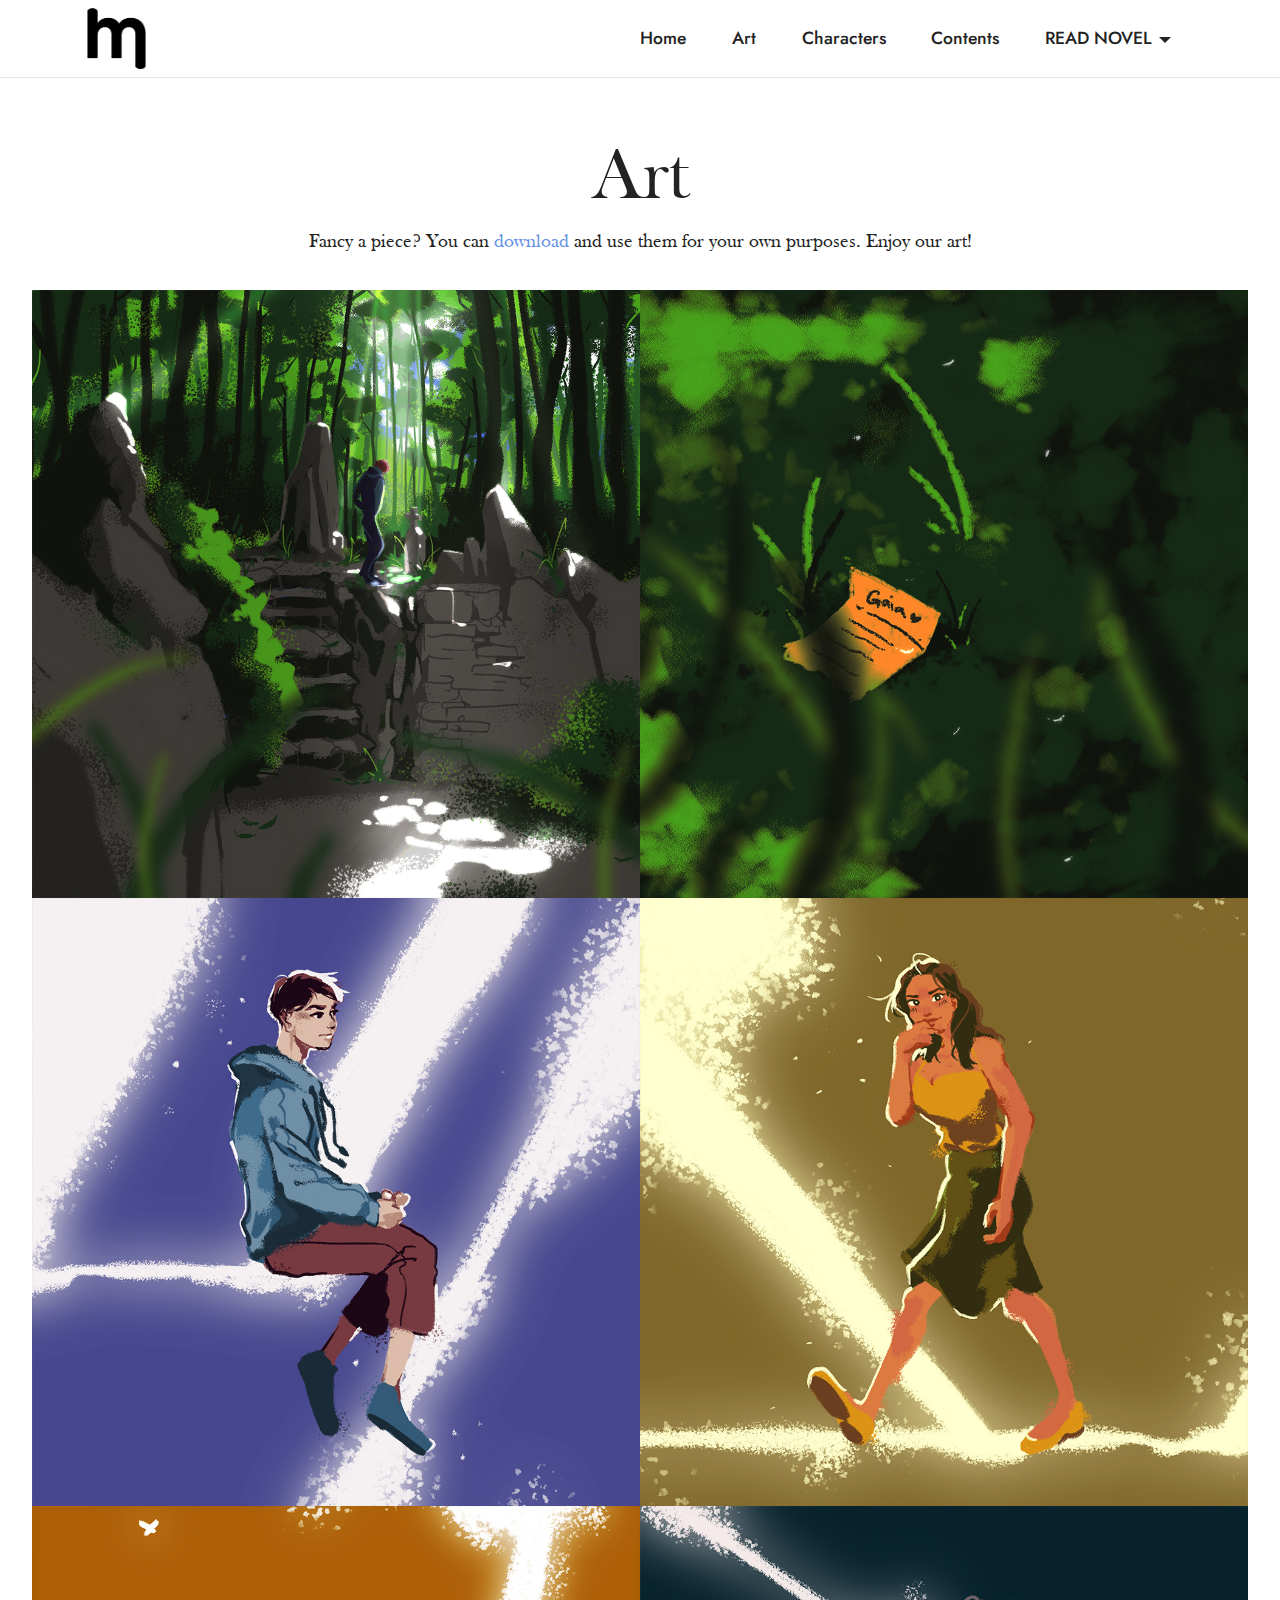
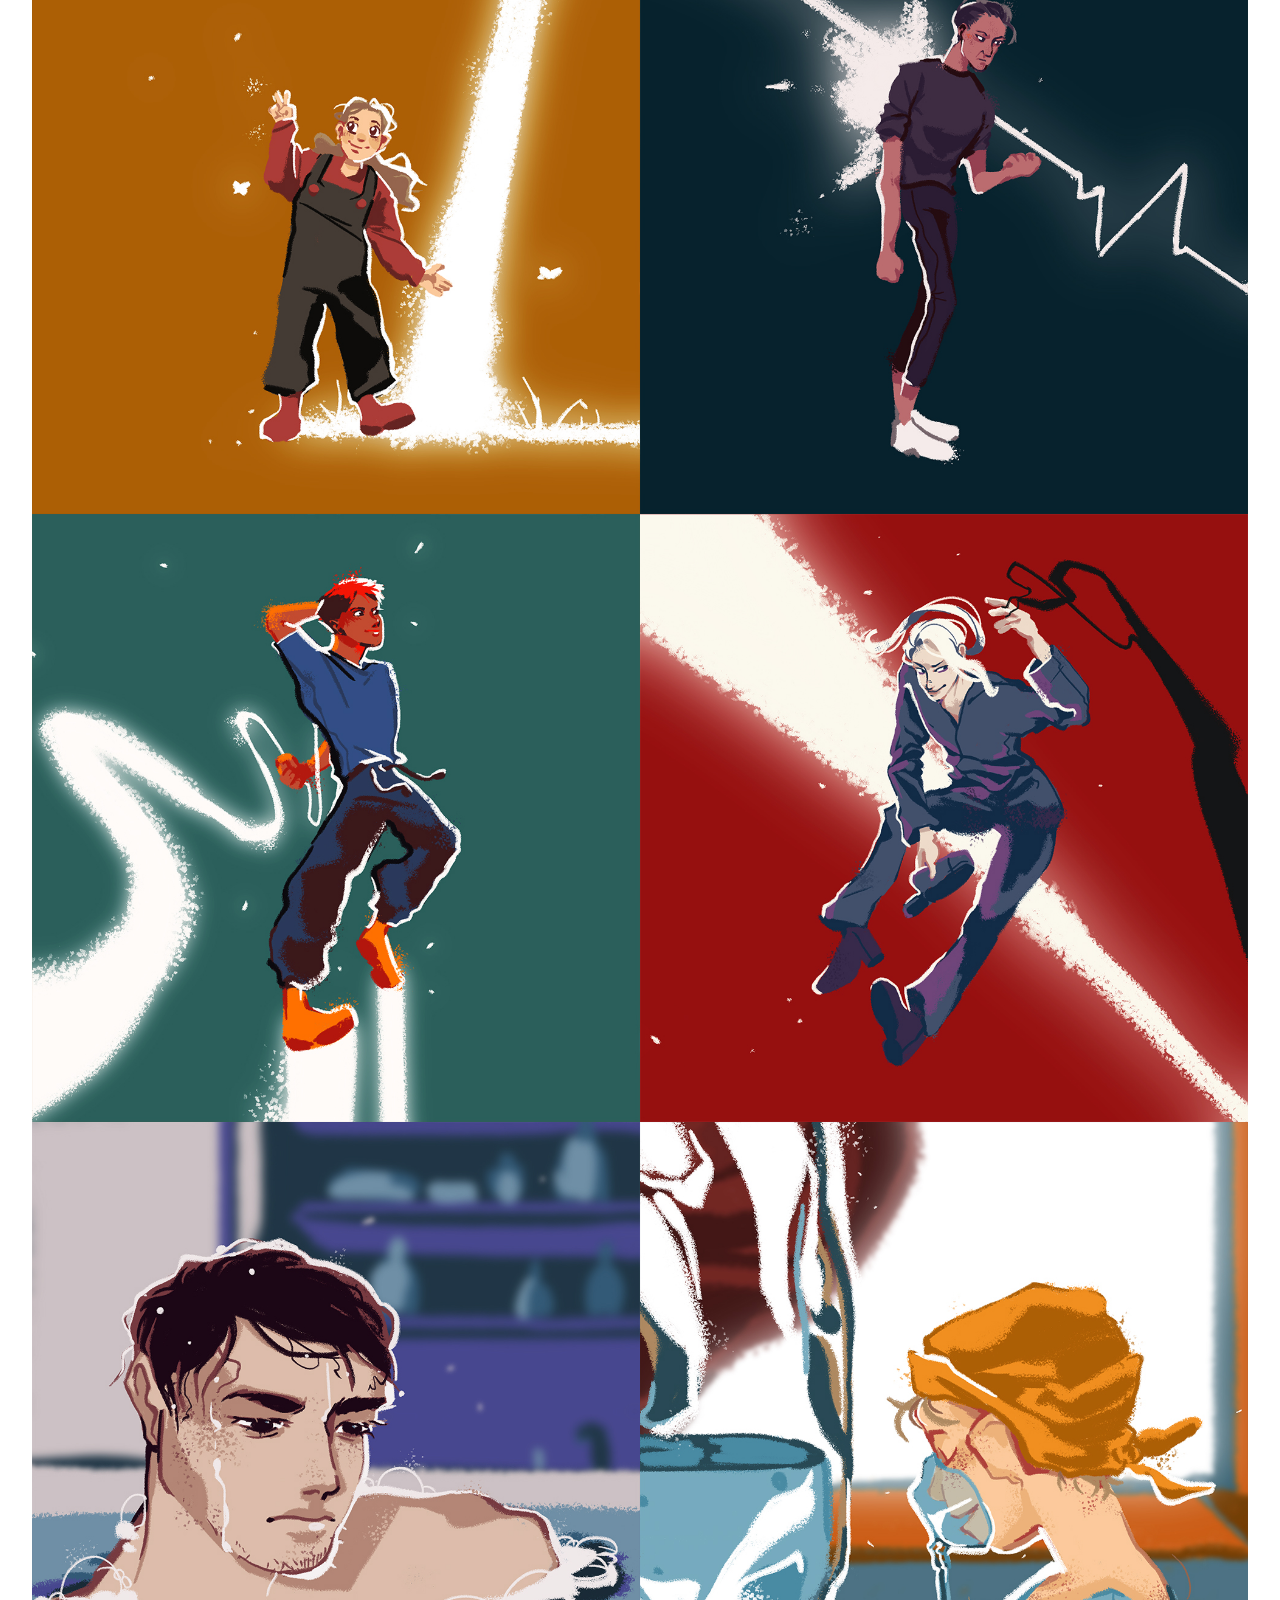
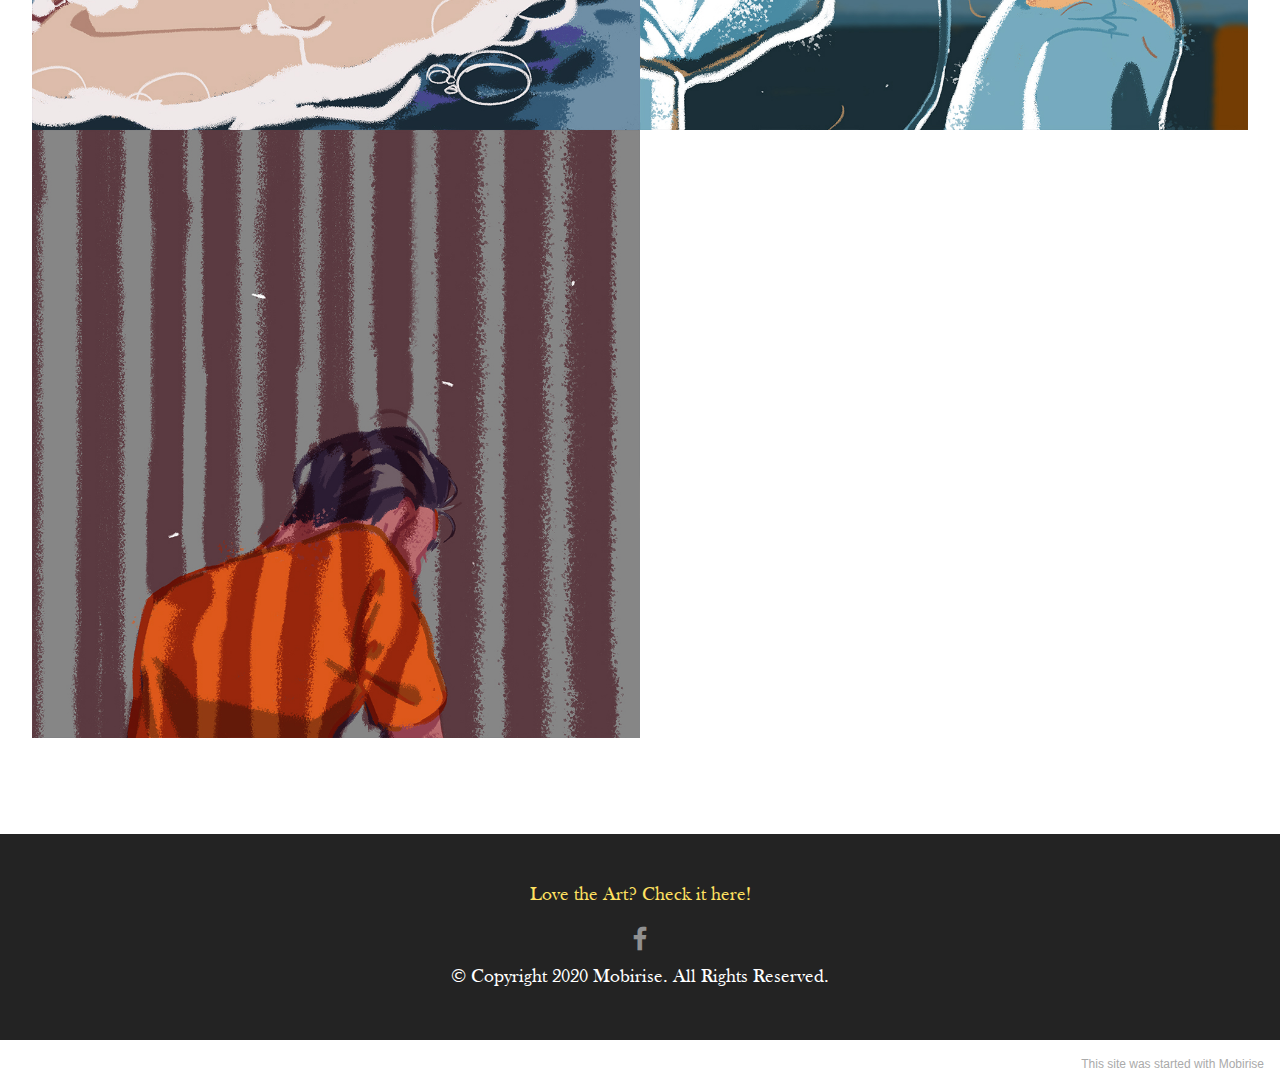
==== commit 61bdd6b5: "web21" ====
--- a/art.html
+++ b/art.html
@@ -73,104 +73,104 @@
         </div>
         <div class="row mbr-gallery mt-4">
             <div class="col-12 col-md-6 col-lg-6 item gallery-image">
-                <div class="item-wrapper" data-toggle="modal" data-target="#so1EOTGgkR-modal">
-                    <img class="w-100" src="assets/images/bookcover.jpg" alt="" data-slide-to="0" data-target="#lb-so1EOTGgkR">
-                    <div class="icon-wrapper">
-                        <span class="mobi-mbri mobi-mbri-search mbr-iconfont mbr-iconfont-btn"></span>
-                    </div>
-                </div>
-                
-            </div><div class="col-12 col-md-6 col-lg-6 item gallery-image">
-                <div class="item-wrapper" data-toggle="modal" data-target="#so1EOTGgkR-modal">
-                    <img class="w-100" src="assets/images/backcover.jpg" alt="" data-slide-to="1" data-target="#lb-so1EOTGgkR">
-                    <div class="icon-wrapper">
-                        <span class="mobi-mbri mobi-mbri-search mbr-iconfont mbr-iconfont-btn"></span>
-                    </div>
-                </div>
-                
-            </div><div class="col-12 col-md-6 col-lg-6 item gallery-image">
-                <div class="item-wrapper" data-toggle="modal" data-target="#so1EOTGgkR-modal">
-                    <img class="w-100" src="assets/images/zoren.jpg" alt="" data-slide-to="2" data-target="#lb-so1EOTGgkR">
-                    <div class="icon-wrapper">
-                        <span class="mobi-mbri mobi-mbri-search mbr-iconfont mbr-iconfont-btn"></span>
-                    </div>
-                </div>
-                
-            </div>
-            <div class="col-12 col-md-6 col-lg-6 item gallery-image">
-                <div class="item-wrapper" data-toggle="modal" data-target="#so1EOTGgkR-modal">
-                    <img class="w-100" src="assets/images/gaia.jpg" alt="" data-slide-to="3" data-target="#lb-so1EOTGgkR">
-                    <div class="icon-wrapper">
-                        <span class="mobi-mbri mobi-mbri-search mbr-iconfont mbr-iconfont-btn"></span>
-                    </div>
-                </div>
-                
-            </div>
-            <div class="col-12 col-md-6 col-lg-6 item gallery-image">
-                <div class="item-wrapper" data-toggle="modal" data-target="#so1EOTGgkR-modal">
-                    <img class="w-100" src="assets/images/layrem.jpg" alt="" data-slide-to="4" data-target="#lb-so1EOTGgkR">
-                    <div class="icon-wrapper">
-                        <span class="mobi-mbri mobi-mbri-search mbr-iconfont mbr-iconfont-btn"></span>
-                    </div>
-                </div>
-                
-            </div>
-            <div class="col-12 col-md-6 col-lg-6 item gallery-image">
-                <div class="item-wrapper" data-toggle="modal" data-target="#so1EOTGgkR-modal">
-                    <img class="w-100" src="assets/images/jose.jpg" alt="" data-slide-to="5" data-target="#lb-so1EOTGgkR">
-                    <div class="icon-wrapper">
-                        <span class="mobi-mbri mobi-mbri-search mbr-iconfont mbr-iconfont-btn"></span>
-                    </div>
-                </div>
-                
-            </div><div class="col-12 col-md-6 col-lg-6 item gallery-image">
-                <div class="item-wrapper" data-toggle="modal" data-target="#so1EOTGgkR-modal">
-                    <img class="w-100" src="assets/images/sined.jpg" alt="" data-slide-to="6" data-target="#lb-so1EOTGgkR">
-                    <div class="icon-wrapper">
-                        <span class="mobi-mbri mobi-mbri-search mbr-iconfont mbr-iconfont-btn"></span>
-                    </div>
-                </div>
-                
-            </div><div class="col-12 col-md-6 col-lg-6 item gallery-image">
-                <div class="item-wrapper" data-toggle="modal" data-target="#so1EOTGgkR-modal">
-                    <img class="w-100" src="assets/images/astradae.jpg" alt="" data-slide-to="7" data-target="#lb-so1EOTGgkR">
-                    <div class="icon-wrapper">
-                        <span class="mobi-mbri mobi-mbri-search mbr-iconfont mbr-iconfont-btn"></span>
-                    </div>
-                </div>
-                
-            </div><div class="col-12 col-md-6 col-lg-6 item gallery-image">
-                <div class="item-wrapper" data-toggle="modal" data-target="#so1EOTGgkR-modal">
-                    <img class="w-100" src="assets/images/prologue-1.jpg" alt="" data-slide-to="8" data-target="#lb-so1EOTGgkR">
-                    <div class="icon-wrapper">
-                        <span class="mobi-mbri mobi-mbri-search mbr-iconfont mbr-iconfont-btn"></span>
-                    </div>
-                </div>
-                
-            </div><div class="col-12 col-md-6 col-lg-6 item gallery-image">
-                <div class="item-wrapper" data-toggle="modal" data-target="#so1EOTGgkR-modal">
-                    <img class="w-100" src="assets/images/chap1-1.jpg" alt="" data-slide-to="9" data-target="#lb-so1EOTGgkR">
-                    <div class="icon-wrapper">
-                        <span class="mobi-mbri mobi-mbri-search mbr-iconfont mbr-iconfont-btn"></span>
-                    </div>
-                </div>
-                
-            </div><div class="col-12 col-md-6 col-lg-6 item gallery-image">
-                <div class="item-wrapper" data-toggle="modal" data-target="#so1EOTGgkR-modal">
-                    <img class="w-100" src="assets/images/chap2-1.jpg" alt="" data-slide-to="10" data-target="#lb-so1EOTGgkR">
-                    <div class="icon-wrapper">
-                        <span class="mobi-mbri mobi-mbri-search mbr-iconfont mbr-iconfont-btn"></span>
-                    </div>
-                </div>
-                
-            </div>
-        </div>
-
-        <div class="modal mbr-slider" tabindex="-1" role="dialog" aria-hidden="true" id="so1EOTGgkR-modal">
+                <div class="item-wrapper" data-toggle="modal" data-target="#sooxCSl2qv-modal">
+                    <img class="w-100" src="assets/images/bookcover.jpg" alt="" data-slide-to="0" data-target="#lb-sooxCSl2qv">
+                    <div class="icon-wrapper">
+                        <span class="mobi-mbri mobi-mbri-search mbr-iconfont mbr-iconfont-btn"></span>
+                    </div>
+                </div>
+                
+            </div><div class="col-12 col-md-6 col-lg-6 item gallery-image">
+                <div class="item-wrapper" data-toggle="modal" data-target="#sooxCSl2qv-modal">
+                    <img class="w-100" src="assets/images/backcover.jpg" alt="" data-slide-to="1" data-target="#lb-sooxCSl2qv">
+                    <div class="icon-wrapper">
+                        <span class="mobi-mbri mobi-mbri-search mbr-iconfont mbr-iconfont-btn"></span>
+                    </div>
+                </div>
+                
+            </div><div class="col-12 col-md-6 col-lg-6 item gallery-image">
+                <div class="item-wrapper" data-toggle="modal" data-target="#sooxCSl2qv-modal">
+                    <img class="w-100" src="assets/images/zoren.jpg" alt="" data-slide-to="2" data-target="#lb-sooxCSl2qv">
+                    <div class="icon-wrapper">
+                        <span class="mobi-mbri mobi-mbri-search mbr-iconfont mbr-iconfont-btn"></span>
+                    </div>
+                </div>
+                
+            </div>
+            <div class="col-12 col-md-6 col-lg-6 item gallery-image">
+                <div class="item-wrapper" data-toggle="modal" data-target="#sooxCSl2qv-modal">
+                    <img class="w-100" src="assets/images/gaia.jpg" alt="" data-slide-to="3" data-target="#lb-sooxCSl2qv">
+                    <div class="icon-wrapper">
+                        <span class="mobi-mbri mobi-mbri-search mbr-iconfont mbr-iconfont-btn"></span>
+                    </div>
+                </div>
+                
+            </div>
+            <div class="col-12 col-md-6 col-lg-6 item gallery-image">
+                <div class="item-wrapper" data-toggle="modal" data-target="#sooxCSl2qv-modal">
+                    <img class="w-100" src="assets/images/layrem.jpg" alt="" data-slide-to="4" data-target="#lb-sooxCSl2qv">
+                    <div class="icon-wrapper">
+                        <span class="mobi-mbri mobi-mbri-search mbr-iconfont mbr-iconfont-btn"></span>
+                    </div>
+                </div>
+                
+            </div>
+            <div class="col-12 col-md-6 col-lg-6 item gallery-image">
+                <div class="item-wrapper" data-toggle="modal" data-target="#sooxCSl2qv-modal">
+                    <img class="w-100" src="assets/images/jose.jpg" alt="" data-slide-to="5" data-target="#lb-sooxCSl2qv">
+                    <div class="icon-wrapper">
+                        <span class="mobi-mbri mobi-mbri-search mbr-iconfont mbr-iconfont-btn"></span>
+                    </div>
+                </div>
+                
+            </div><div class="col-12 col-md-6 col-lg-6 item gallery-image">
+                <div class="item-wrapper" data-toggle="modal" data-target="#sooxCSl2qv-modal">
+                    <img class="w-100" src="assets/images/sined.jpg" alt="" data-slide-to="6" data-target="#lb-sooxCSl2qv">
+                    <div class="icon-wrapper">
+                        <span class="mobi-mbri mobi-mbri-search mbr-iconfont mbr-iconfont-btn"></span>
+                    </div>
+                </div>
+                
+            </div><div class="col-12 col-md-6 col-lg-6 item gallery-image">
+                <div class="item-wrapper" data-toggle="modal" data-target="#sooxCSl2qv-modal">
+                    <img class="w-100" src="assets/images/astradae.jpg" alt="" data-slide-to="7" data-target="#lb-sooxCSl2qv">
+                    <div class="icon-wrapper">
+                        <span class="mobi-mbri mobi-mbri-search mbr-iconfont mbr-iconfont-btn"></span>
+                    </div>
+                </div>
+                
+            </div><div class="col-12 col-md-6 col-lg-6 item gallery-image">
+                <div class="item-wrapper" data-toggle="modal" data-target="#sooxCSl2qv-modal">
+                    <img class="w-100" src="assets/images/prologue-1.jpg" alt="" data-slide-to="8" data-target="#lb-sooxCSl2qv">
+                    <div class="icon-wrapper">
+                        <span class="mobi-mbri mobi-mbri-search mbr-iconfont mbr-iconfont-btn"></span>
+                    </div>
+                </div>
+                
+            </div><div class="col-12 col-md-6 col-lg-6 item gallery-image">
+                <div class="item-wrapper" data-toggle="modal" data-target="#sooxCSl2qv-modal">
+                    <img class="w-100" src="assets/images/chap1-1.jpg" alt="" data-slide-to="9" data-target="#lb-sooxCSl2qv">
+                    <div class="icon-wrapper">
+                        <span class="mobi-mbri mobi-mbri-search mbr-iconfont mbr-iconfont-btn"></span>
+                    </div>
+                </div>
+                
+            </div><div class="col-12 col-md-6 col-lg-6 item gallery-image">
+                <div class="item-wrapper" data-toggle="modal" data-target="#sooxCSl2qv-modal">
+                    <img class="w-100" src="assets/images/chap2-1.jpg" alt="" data-slide-to="10" data-target="#lb-sooxCSl2qv">
+                    <div class="icon-wrapper">
+                        <span class="mobi-mbri mobi-mbri-search mbr-iconfont mbr-iconfont-btn"></span>
+                    </div>
+                </div>
+                
+            </div>
+        </div>
+
+        <div class="modal mbr-slider" tabindex="-1" role="dialog" aria-hidden="true" id="sooxCSl2qv-modal">
             <div class="modal-dialog" role="document">
                 <div class="modal-content">
                     <div class="modal-body">
-                        <div class="carousel slide" id="lb-so1EOTGgkR" data-interval="5000">
+                        <div class="carousel slide" id="lb-sooxCSl2qv" data-interval="5000">
                             <div class="carousel-inner">
                                 <div class="carousel-item active">
                                     <img class="d-block w-100" src="assets/images/bookcover.jpg" alt="">
@@ -200,18 +200,18 @@
                                 </div>
                             </div>
                             <ol class="carousel-indicators">
-                                <li data-slide-to="0" class="active" data-target="#lb-so1EOTGgkR"></li><li data-slide-to="1" class="active" data-target="#lb-so1EOTGgkR"></li><li data-slide-to="2" class="active" data-target="#lb-so1EOTGgkR"></li>
-                                <li data-slide-to="3" data-target="#lb-so1EOTGgkR"></li>
-                                <li data-slide-to="4" data-target="#lb-so1EOTGgkR"></li>
-                                <li data-slide-to="5" data-target="#lb-so1EOTGgkR"></li><li data-slide-to="6" data-target="#lb-so1EOTGgkR"></li><li data-slide-to="7" data-target="#lb-so1EOTGgkR"></li><li data-slide-to="8" data-target="#lb-so1EOTGgkR"></li><li data-slide-to="9" data-target="#lb-so1EOTGgkR"></li><li data-slide-to="10" data-target="#lb-so1EOTGgkR"></li>
+                                <li data-slide-to="0" class="active" data-target="#lb-sooxCSl2qv"></li><li data-slide-to="1" class="active" data-target="#lb-sooxCSl2qv"></li><li data-slide-to="2" class="active" data-target="#lb-sooxCSl2qv"></li>
+                                <li data-slide-to="3" data-target="#lb-sooxCSl2qv"></li>
+                                <li data-slide-to="4" data-target="#lb-sooxCSl2qv"></li>
+                                <li data-slide-to="5" data-target="#lb-sooxCSl2qv"></li><li data-slide-to="6" data-target="#lb-sooxCSl2qv"></li><li data-slide-to="7" data-target="#lb-sooxCSl2qv"></li><li data-slide-to="8" data-target="#lb-sooxCSl2qv"></li><li data-slide-to="9" data-target="#lb-sooxCSl2qv"></li><li data-slide-to="10" data-target="#lb-sooxCSl2qv"></li>
                             </ol>
                             <a role="button" href="" class="close" data-dismiss="modal" aria-label="Close">
                             </a>
-                            <a class="carousel-control-prev carousel-control" role="button" data-slide="prev" href="#lb-so1EOTGgkR">
+                            <a class="carousel-control-prev carousel-control" role="button" data-slide="prev" href="#lb-sooxCSl2qv">
                                 <span class="mobi-mbri mobi-mbri-arrow-prev" aria-hidden="true"></span>
                                 <span class="sr-only">Previous</span>
                             </a>
-                            <a class="carousel-control-next carousel-control" role="button" data-slide="next" href="#lb-so1EOTGgkR">
+                            <a class="carousel-control-next carousel-control" role="button" data-slide="next" href="#lb-sooxCSl2qv">
                                 <span class="mobi-mbri mobi-mbri-arrow-next" aria-hidden="true"></span>
                                 <span class="sr-only">Next</span>
                             </a>
@@ -259,7 +259,7 @@
             </div>
         </div>
     </div>
-</section><section style="background-color: #fff; font-family: -apple-system, BlinkMacSystemFont, 'Segoe UI', 'Roboto', 'Helvetica Neue', Arial, sans-serif; color:#aaa; font-size:12px; padding: 0; align-items: center; display: flex;"><a href="https://mobirise.site/h" style="flex: 1 1; height: 3rem; padding-left: 1rem;"></a><p style="flex: 0 0 auto; margin:0; padding-right:1rem;"><a href="https://mobirise.site/c" style="color:#aaa;">The</a> web page was designed with Mobirise</p></section><script src="assets/web/assets/jquery/jquery.min.js"></script>  <script src="assets/popper/popper.min.js"></script>  <script src="assets/tether/tether.min.js"></script>  <script src="assets/bootstrap/js/bootstrap.min.js"></script>  <script src="assets/smoothscroll/smooth-scroll.js"></script>  <script src="assets/dropdown/js/nav-dropdown.js"></script>  <script src="assets/dropdown/js/navbar-dropdown.js"></script>  <script src="assets/touchswipe/jquery.touch-swipe.min.js"></script>  <script src="assets/theme/js/script.js"></script>  
+</section><section style="background-color: #fff; font-family: -apple-system, BlinkMacSystemFont, 'Segoe UI', 'Roboto', 'Helvetica Neue', Arial, sans-serif; color:#aaa; font-size:12px; padding: 0; align-items: center; display: flex;"><a href="https://mobirise.site/e" style="flex: 1 1; height: 3rem; padding-left: 1rem;"></a><p style="flex: 0 0 auto; margin:0; padding-right:1rem;"><a href="https://mobirise.site/c" style="color:#aaa;">This</a> site was started with Mobirise</p></section><script src="assets/web/assets/jquery/jquery.min.js"></script>  <script src="assets/popper/popper.min.js"></script>  <script src="assets/tether/tether.min.js"></script>  <script src="assets/bootstrap/js/bootstrap.min.js"></script>  <script src="assets/smoothscroll/smooth-scroll.js"></script>  <script src="assets/dropdown/js/nav-dropdown.js"></script>  <script src="assets/dropdown/js/navbar-dropdown.js"></script>  <script src="assets/touchswipe/jquery.touch-swipe.min.js"></script>  <script src="assets/theme/js/script.js"></script>  
   
   
 </body>
--- a/assets/mobirise/css/mbr-additional.css
+++ b/assets/mobirise/css/mbr-additional.css
@@ -1258,7 +1258,7 @@
 }
 .cid-snx39R8fPT {
   padding-top: 6rem;
-  padding-bottom: 6rem;
+  padding-bottom: 0rem;
   background-color: #ffffff;
 }
 .cid-snx39R8fPT .socicon-bg-facebook {
@@ -1327,6 +1327,23 @@
 .cid-snx39R8fPT .mbr-section-title,
 .cid-snx39R8fPT .mbr-social-likes {
   color: #232323;
+}
+.cid-sooqW8DVxT {
+  padding-top: 0rem;
+  padding-bottom: 5rem;
+  background-color: #ffffff;
+}
+.cid-sooqW8DVxT .mbr-overlay {
+  background-color: #ffffff;
+  opacity: 0.4;
+}
+.cid-sooqW8DVxT form .mbr-section-btn {
+  text-align: center;
+  margin-bottom: 1.2rem;
+}
+.cid-sooqW8DVxT form .mbr-section-btn .btn {
+  width: 100%;
+  height: 100%;
 }
 .cid-s48P1Icc8J {
   padding-top: 3rem;
@@ -3475,61 +3492,136 @@
     left: -1rem;
   }
 }
-.cid-snxe3s67cO {
-  background-image: url("../../../assets/images/prologueblur-1.jpg");
-}
-.cid-snxe3s67cO .number-wrap {
+.cid-soj1LiUH48 {
+  background-image: url("../../../assets/images/1.jpg");
+}
+@media (max-width: 991px) {
+  .cid-soj1LiUH48 .image-wrapper {
+    margin-bottom: 1rem;
+  }
+}
+.cid-soj1LiUH48 .row {
+  flex-direction: row-reverse;
+}
+.cid-soj1LiUH48 img {
+  width: 100%;
+}
+.cid-sokgM8tFOm {
+  background-image: url("../../../assets/images/2.jpg");
+}
+@media (max-width: 991px) {
+  .cid-sokgM8tFOm .image-wrapper {
+    margin-bottom: 1rem;
+  }
+}
+.cid-sokgM8tFOm .row {
+  flex-direction: row-reverse;
+}
+.cid-sokgM8tFOm img {
+  width: 100%;
+}
+.cid-sokgMCGZKO {
+  background-image: url("../../../assets/images/3.jpg");
+}
+@media (max-width: 991px) {
+  .cid-sokgMCGZKO .image-wrapper {
+    margin-bottom: 1rem;
+  }
+}
+.cid-sokgMCGZKO .row {
+  flex-direction: row-reverse;
+}
+.cid-sokgMCGZKO img {
+  width: 100%;
+}
+.cid-sokj27tBwn {
+  padding-top: 3rem;
+  padding-bottom: 1rem;
+  background-color: #ffffff;
+}
+.cid-sokWpycJK3 {
+  background-image: url("../../../assets/images/2-shrunk-1.jpeg");
+}
+@media (max-width: 991px) {
+  .cid-sokWpycJK3 .image-wrapper {
+    margin-bottom: 1rem;
+  }
+}
+.cid-sokWpycJK3 .row {
+  flex-direction: row-reverse;
+}
+.cid-sokWpycJK3 img {
+  width: 100%;
+}
+.cid-soo9NdzFlr {
+  padding-top: 3rem;
+  padding-bottom: 3rem;
+  background-color: #ffffff;
+}
+.cid-sooaIAmo3P {
+  background-image: url("../../../assets/images/3-4.jpg");
+}
+@media (max-width: 991px) {
+  .cid-sooaIAmo3P .image-wrapper {
+    margin-bottom: 1rem;
+  }
+}
+.cid-sooaIAmo3P .row {
+  flex-direction: row-reverse;
+}
+.cid-sooaIAmo3P img {
+  width: 100%;
+}
+.cid-soojO5gAF4 {
+  background-image: url("../../../assets/images/3-2.jpg");
+}
+@media (max-width: 991px) {
+  .cid-soojO5gAF4 .image-wrapper {
+    margin-bottom: 1rem;
+  }
+}
+.cid-soojO5gAF4 .row {
+  flex-direction: row-reverse;
+}
+.cid-soojO5gAF4 img {
+  width: 100%;
+}
+.cid-soojOHPJOq {
+  background-image: url("../../../assets/images/3-3.jpg");
+}
+@media (max-width: 991px) {
+  .cid-soojOHPJOq .image-wrapper {
+    margin-bottom: 1rem;
+  }
+}
+.cid-soojOHPJOq .row {
+  flex-direction: row-reverse;
+}
+.cid-soojOHPJOq img {
+  width: 100%;
+}
+.cid-soooG7AXuf {
+  padding-top: 0rem;
+  padding-bottom: 0rem;
+  background-color: #232323;
+}
+.cid-soooG7AXuf .mbr-text {
+  text-align: center;
+  color: #ffffff;
+}
+.cid-soobGB7MHJ {
+  padding-top: 0rem;
+  padding-bottom: 10rem;
+  background-color: #232323;
+}
+.cid-soobGB7MHJ .mbr-section-title {
+  color: #ffffff;
+  text-align: left;
+}
+.cid-soobGB7MHJ .mbr-text,
+.cid-soobGB7MHJ .mbr-section-btn {
   color: #ffffff;
   text-align: center;
-}
-.cid-snxe3s67cO .number {
-  color: #ffffff;
-}
-.cid-snxe3s67cO .period {
-  display: block;
-}
-.cid-snxe3s67cO .dot {
-  display: none;
-}
-@media (max-width: 767px) {
-  .cid-snxe3s67cO .period {
-    font-size: 0.8rem;
-  }
-}
-.cid-snxe3s67cO .btn {
-  height: 100%;
-  margin: 0;
-}
-.cid-snxe3s67cO .mbr-section-btn {
-  margin-bottom: 1.2rem;
-}
-.cid-snxe3s67cO .mbr-section-title {
-  color: #ffffff;
-}
-.cid-snxe3s67cO .mbr-text {
-  color: #ffffff;
-}
-.cid-snxe3s67cO .icons-menu .soc-item {
-  padding-left: 8px;
-  padding-right: 8px;
-}
-.cid-snxe3s67cO .icons-menu .soc-item .mbr-iconfont {
-  font-size: 2rem;
-  display: flex;
-  border-radius: 50%;
-  text-align: center;
-  color: #ffffff;
-  border: 2px solid #ffffff;
-  justify-content: center;
-  align-content: center;
-  transition: all 0.3s;
-}
-.cid-snxe3s67cO .icons-menu .soc-item .mbr-iconfont:before {
-  padding: 0.6rem;
-}
-.cid-snxe3s67cO .icons-menu .soc-item .mbr-iconfont:hover {
-  background-color: #ffffff;
-  color: #000000;
 }
 .cid-s48P1Icc8J {
   padding-top: 3rem;
@@ -5820,13 +5912,61 @@
     left: -1rem;
   }
 }
-.cid-snymO73Gcf {
-  background-image: url("../../../assets/images/background6.jpg");
-}
-.cid-snymOKSyXQ {
-  padding-top: 5rem;
-  padding-bottom: 5rem;
+.cid-soosAXQhCQ {
+  background-image: url("../../../assets/images/placeholder.jpg");
+}
+.cid-soosAXQhCQ .number-wrap {
+  color: #ffffff;
+  text-align: center;
+}
+.cid-soosAXQhCQ .number {
+  color: #ffffff;
+}
+.cid-soosAXQhCQ .period {
+  display: block;
+}
+.cid-soosAXQhCQ .dot {
+  display: none;
+}
+@media (max-width: 767px) {
+  .cid-soosAXQhCQ .period {
+    font-size: 0.8rem;
+  }
+}
+.cid-soosAXQhCQ .btn {
+  height: 100%;
+  margin: 0;
+}
+.cid-soosAXQhCQ .mbr-section-btn {
+  margin-bottom: 1.2rem;
+}
+.cid-soosAXQhCQ .mbr-section-title {
+  color: #ffffff;
+}
+.cid-soosAXQhCQ .mbr-text {
+  color: #ffffff;
+}
+.cid-soosAXQhCQ .icons-menu .soc-item {
+  padding-left: 8px;
+  padding-right: 8px;
+}
+.cid-soosAXQhCQ .icons-menu .soc-item .mbr-iconfont {
+  font-size: 2rem;
+  display: flex;
+  border-radius: 50%;
+  text-align: center;
+  color: #ffffff;
+  border: 2px solid #ffffff;
+  justify-content: center;
+  align-content: center;
+  transition: all 0.3s;
+}
+.cid-soosAXQhCQ .icons-menu .soc-item .mbr-iconfont:before {
+  padding: 0.6rem;
+}
+.cid-soosAXQhCQ .icons-menu .soc-item .mbr-iconfont:hover {
   background-color: #ffffff;
+  color: #000000;
 }
 .cid-s48P1Icc8J {
   padding-top: 3rem;
--- a/assets/mobirise/css/mbr-additional.css
+++ b/assets/mobirise/css/mbr-additional.css
@@ -1258,7 +1258,7 @@
 }
 .cid-snx39R8fPT {
   padding-top: 6rem;
-  padding-bottom: 6rem;
+  padding-bottom: 0rem;
   background-color: #ffffff;
 }
 .cid-snx39R8fPT .socicon-bg-facebook {
@@ -1327,6 +1327,23 @@
 .cid-snx39R8fPT .mbr-section-title,
 .cid-snx39R8fPT .mbr-social-likes {
   color: #232323;
+}
+.cid-sooqW8DVxT {
+  padding-top: 0rem;
+  padding-bottom: 5rem;
+  background-color: #ffffff;
+}
+.cid-sooqW8DVxT .mbr-overlay {
+  background-color: #ffffff;
+  opacity: 0.4;
+}
+.cid-sooqW8DVxT form .mbr-section-btn {
+  text-align: center;
+  margin-bottom: 1.2rem;
+}
+.cid-sooqW8DVxT form .mbr-section-btn .btn {
+  width: 100%;
+  height: 100%;
 }
 .cid-s48P1Icc8J {
   padding-top: 3rem;
@@ -3475,61 +3492,136 @@
     left: -1rem;
   }
 }
-.cid-snxe3s67cO {
-  background-image: url("../../../assets/images/prologueblur-1.jpg");
-}
-.cid-snxe3s67cO .number-wrap {
+.cid-soj1LiUH48 {
+  background-image: url("../../../assets/images/1.jpg");
+}
+@media (max-width: 991px) {
+  .cid-soj1LiUH48 .image-wrapper {
+    margin-bottom: 1rem;
+  }
+}
+.cid-soj1LiUH48 .row {
+  flex-direction: row-reverse;
+}
+.cid-soj1LiUH48 img {
+  width: 100%;
+}
+.cid-sokgM8tFOm {
+  background-image: url("../../../assets/images/2.jpg");
+}
+@media (max-width: 991px) {
+  .cid-sokgM8tFOm .image-wrapper {
+    margin-bottom: 1rem;
+  }
+}
+.cid-sokgM8tFOm .row {
+  flex-direction: row-reverse;
+}
+.cid-sokgM8tFOm img {
+  width: 100%;
+}
+.cid-sokgMCGZKO {
+  background-image: url("../../../assets/images/3.jpg");
+}
+@media (max-width: 991px) {
+  .cid-sokgMCGZKO .image-wrapper {
+    margin-bottom: 1rem;
+  }
+}
+.cid-sokgMCGZKO .row {
+  flex-direction: row-reverse;
+}
+.cid-sokgMCGZKO img {
+  width: 100%;
+}
+.cid-sokj27tBwn {
+  padding-top: 3rem;
+  padding-bottom: 1rem;
+  background-color: #ffffff;
+}
+.cid-sokWpycJK3 {
+  background-image: url("../../../assets/images/2-shrunk-1.jpeg");
+}
+@media (max-width: 991px) {
+  .cid-sokWpycJK3 .image-wrapper {
+    margin-bottom: 1rem;
+  }
+}
+.cid-sokWpycJK3 .row {
+  flex-direction: row-reverse;
+}
+.cid-sokWpycJK3 img {
+  width: 100%;
+}
+.cid-soo9NdzFlr {
+  padding-top: 3rem;
+  padding-bottom: 3rem;
+  background-color: #ffffff;
+}
+.cid-sooaIAmo3P {
+  background-image: url("../../../assets/images/3-4.jpg");
+}
+@media (max-width: 991px) {
+  .cid-sooaIAmo3P .image-wrapper {
+    margin-bottom: 1rem;
+  }
+}
+.cid-sooaIAmo3P .row {
+  flex-direction: row-reverse;
+}
+.cid-sooaIAmo3P img {
+  width: 100%;
+}
+.cid-soojO5gAF4 {
+  background-image: url("../../../assets/images/3-2.jpg");
+}
+@media (max-width: 991px) {
+  .cid-soojO5gAF4 .image-wrapper {
+    margin-bottom: 1rem;
+  }
+}
+.cid-soojO5gAF4 .row {
+  flex-direction: row-reverse;
+}
+.cid-soojO5gAF4 img {
+  width: 100%;
+}
+.cid-soojOHPJOq {
+  background-image: url("../../../assets/images/3-3.jpg");
+}
+@media (max-width: 991px) {
+  .cid-soojOHPJOq .image-wrapper {
+    margin-bottom: 1rem;
+  }
+}
+.cid-soojOHPJOq .row {
+  flex-direction: row-reverse;
+}
+.cid-soojOHPJOq img {
+  width: 100%;
+}
+.cid-soooG7AXuf {
+  padding-top: 0rem;
+  padding-bottom: 0rem;
+  background-color: #232323;
+}
+.cid-soooG7AXuf .mbr-text {
+  text-align: center;
+  color: #ffffff;
+}
+.cid-soobGB7MHJ {
+  padding-top: 0rem;
+  padding-bottom: 10rem;
+  background-color: #232323;
+}
+.cid-soobGB7MHJ .mbr-section-title {
+  color: #ffffff;
+  text-align: left;
+}
+.cid-soobGB7MHJ .mbr-text,
+.cid-soobGB7MHJ .mbr-section-btn {
   color: #ffffff;
   text-align: center;
-}
-.cid-snxe3s67cO .number {
-  color: #ffffff;
-}
-.cid-snxe3s67cO .period {
-  display: block;
-}
-.cid-snxe3s67cO .dot {
-  display: none;
-}
-@media (max-width: 767px) {
-  .cid-snxe3s67cO .period {
-    font-size: 0.8rem;
-  }
-}
-.cid-snxe3s67cO .btn {
-  height: 100%;
-  margin: 0;
-}
-.cid-snxe3s67cO .mbr-section-btn {
-  margin-bottom: 1.2rem;
-}
-.cid-snxe3s67cO .mbr-section-title {
-  color: #ffffff;
-}
-.cid-snxe3s67cO .mbr-text {
-  color: #ffffff;
-}
-.cid-snxe3s67cO .icons-menu .soc-item {
-  padding-left: 8px;
-  padding-right: 8px;
-}
-.cid-snxe3s67cO .icons-menu .soc-item .mbr-iconfont {
-  font-size: 2rem;
-  display: flex;
-  border-radius: 50%;
-  text-align: center;
-  color: #ffffff;
-  border: 2px solid #ffffff;
-  justify-content: center;
-  align-content: center;
-  transition: all 0.3s;
-}
-.cid-snxe3s67cO .icons-menu .soc-item .mbr-iconfont:before {
-  padding: 0.6rem;
-}
-.cid-snxe3s67cO .icons-menu .soc-item .mbr-iconfont:hover {
-  background-color: #ffffff;
-  color: #000000;
 }
 .cid-s48P1Icc8J {
   padding-top: 3rem;
@@ -5820,13 +5912,61 @@
     left: -1rem;
   }
 }
-.cid-snymO73Gcf {
-  background-image: url("../../../assets/images/background6.jpg");
-}
-.cid-snymOKSyXQ {
-  padding-top: 5rem;
-  padding-bottom: 5rem;
+.cid-soosAXQhCQ {
+  background-image: url("../../../assets/images/placeholder.jpg");
+}
+.cid-soosAXQhCQ .number-wrap {
+  color: #ffffff;
+  text-align: center;
+}
+.cid-soosAXQhCQ .number {
+  color: #ffffff;
+}
+.cid-soosAXQhCQ .period {
+  display: block;
+}
+.cid-soosAXQhCQ .dot {
+  display: none;
+}
+@media (max-width: 767px) {
+  .cid-soosAXQhCQ .period {
+    font-size: 0.8rem;
+  }
+}
+.cid-soosAXQhCQ .btn {
+  height: 100%;
+  margin: 0;
+}
+.cid-soosAXQhCQ .mbr-section-btn {
+  margin-bottom: 1.2rem;
+}
+.cid-soosAXQhCQ .mbr-section-title {
+  color: #ffffff;
+}
+.cid-soosAXQhCQ .mbr-text {
+  color: #ffffff;
+}
+.cid-soosAXQhCQ .icons-menu .soc-item {
+  padding-left: 8px;
+  padding-right: 8px;
+}
+.cid-soosAXQhCQ .icons-menu .soc-item .mbr-iconfont {
+  font-size: 2rem;
+  display: flex;
+  border-radius: 50%;
+  text-align: center;
+  color: #ffffff;
+  border: 2px solid #ffffff;
+  justify-content: center;
+  align-content: center;
+  transition: all 0.3s;
+}
+.cid-soosAXQhCQ .icons-menu .soc-item .mbr-iconfont:before {
+  padding: 0.6rem;
+}
+.cid-soosAXQhCQ .icons-menu .soc-item .mbr-iconfont:hover {
   background-color: #ffffff;
+  color: #000000;
 }
 .cid-s48P1Icc8J {
   padding-top: 3rem;
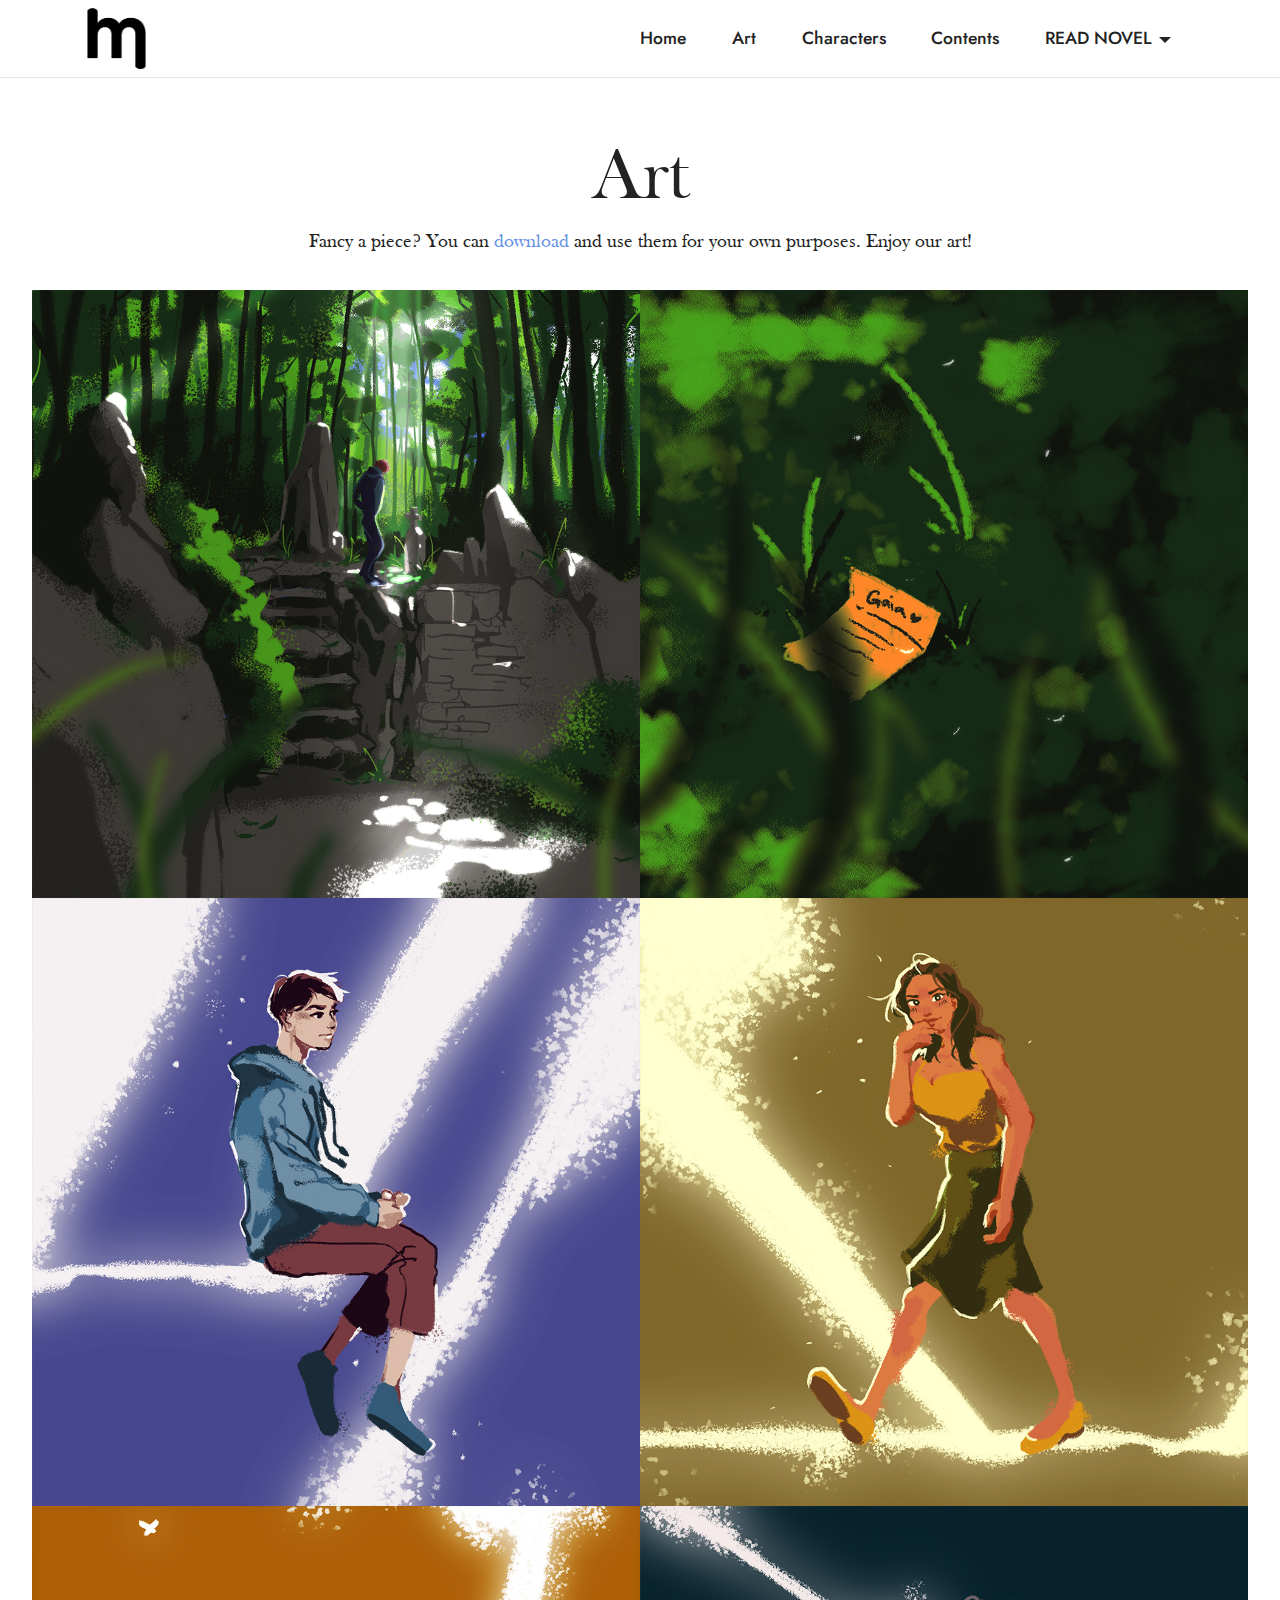
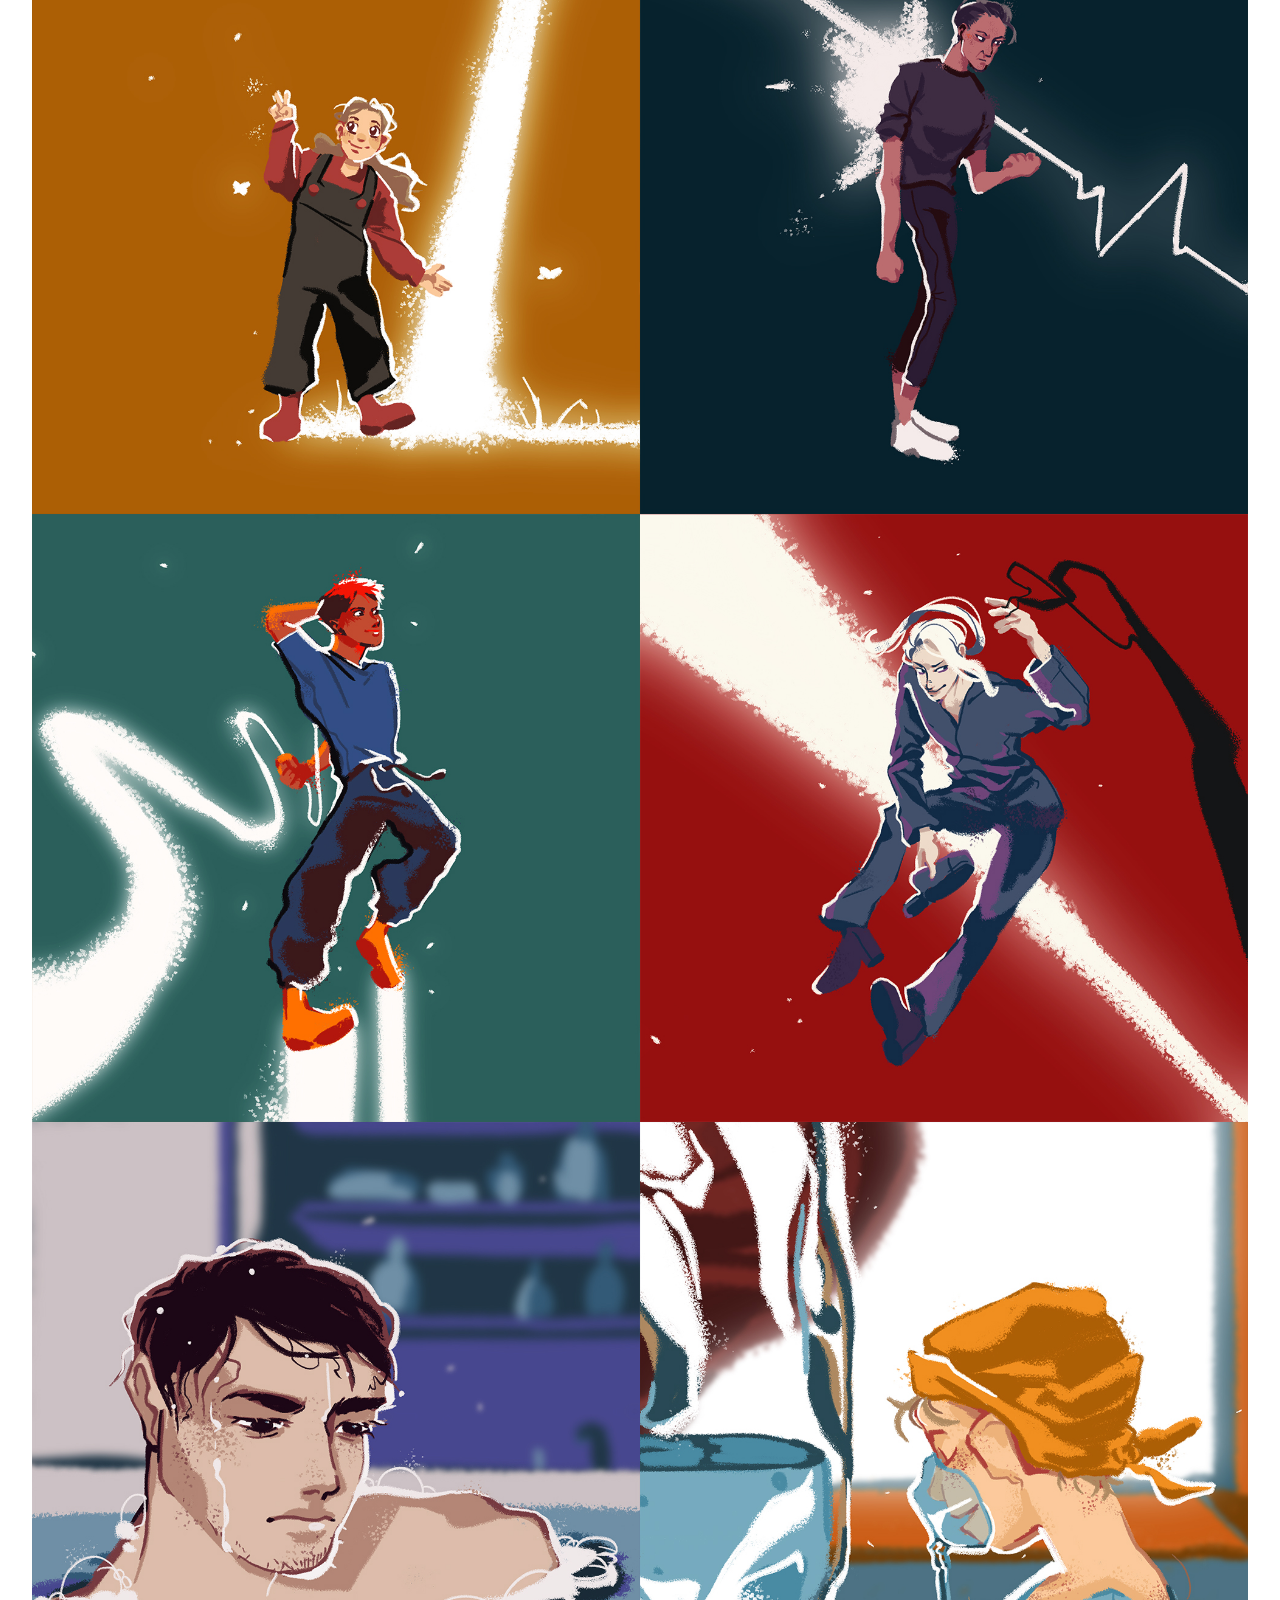
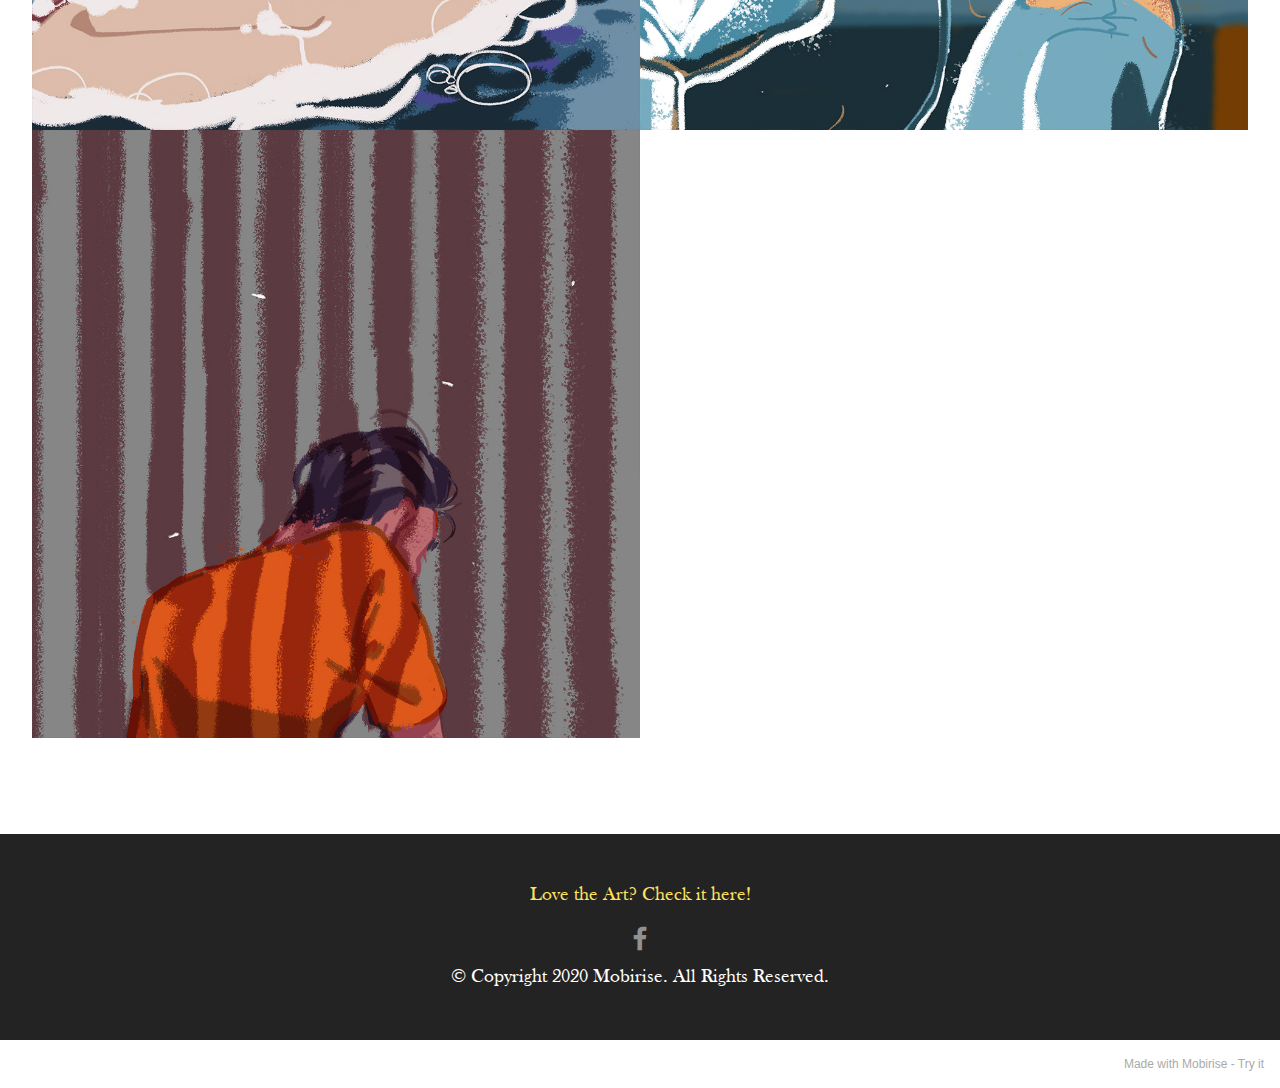
==== commit 7d529171: "web22" ====
--- a/art.html
+++ b/art.html
@@ -73,104 +73,104 @@
         </div>
         <div class="row mbr-gallery mt-4">
             <div class="col-12 col-md-6 col-lg-6 item gallery-image">
-                <div class="item-wrapper" data-toggle="modal" data-target="#sooxCSl2qv-modal">
-                    <img class="w-100" src="assets/images/bookcover.jpg" alt="" data-slide-to="0" data-target="#lb-sooxCSl2qv">
-                    <div class="icon-wrapper">
-                        <span class="mobi-mbri mobi-mbri-search mbr-iconfont mbr-iconfont-btn"></span>
-                    </div>
-                </div>
-                
-            </div><div class="col-12 col-md-6 col-lg-6 item gallery-image">
-                <div class="item-wrapper" data-toggle="modal" data-target="#sooxCSl2qv-modal">
-                    <img class="w-100" src="assets/images/backcover.jpg" alt="" data-slide-to="1" data-target="#lb-sooxCSl2qv">
-                    <div class="icon-wrapper">
-                        <span class="mobi-mbri mobi-mbri-search mbr-iconfont mbr-iconfont-btn"></span>
-                    </div>
-                </div>
-                
-            </div><div class="col-12 col-md-6 col-lg-6 item gallery-image">
-                <div class="item-wrapper" data-toggle="modal" data-target="#sooxCSl2qv-modal">
-                    <img class="w-100" src="assets/images/zoren.jpg" alt="" data-slide-to="2" data-target="#lb-sooxCSl2qv">
-                    <div class="icon-wrapper">
-                        <span class="mobi-mbri mobi-mbri-search mbr-iconfont mbr-iconfont-btn"></span>
-                    </div>
-                </div>
-                
-            </div>
-            <div class="col-12 col-md-6 col-lg-6 item gallery-image">
-                <div class="item-wrapper" data-toggle="modal" data-target="#sooxCSl2qv-modal">
-                    <img class="w-100" src="assets/images/gaia.jpg" alt="" data-slide-to="3" data-target="#lb-sooxCSl2qv">
-                    <div class="icon-wrapper">
-                        <span class="mobi-mbri mobi-mbri-search mbr-iconfont mbr-iconfont-btn"></span>
-                    </div>
-                </div>
-                
-            </div>
-            <div class="col-12 col-md-6 col-lg-6 item gallery-image">
-                <div class="item-wrapper" data-toggle="modal" data-target="#sooxCSl2qv-modal">
-                    <img class="w-100" src="assets/images/layrem.jpg" alt="" data-slide-to="4" data-target="#lb-sooxCSl2qv">
-                    <div class="icon-wrapper">
-                        <span class="mobi-mbri mobi-mbri-search mbr-iconfont mbr-iconfont-btn"></span>
-                    </div>
-                </div>
-                
-            </div>
-            <div class="col-12 col-md-6 col-lg-6 item gallery-image">
-                <div class="item-wrapper" data-toggle="modal" data-target="#sooxCSl2qv-modal">
-                    <img class="w-100" src="assets/images/jose.jpg" alt="" data-slide-to="5" data-target="#lb-sooxCSl2qv">
-                    <div class="icon-wrapper">
-                        <span class="mobi-mbri mobi-mbri-search mbr-iconfont mbr-iconfont-btn"></span>
-                    </div>
-                </div>
-                
-            </div><div class="col-12 col-md-6 col-lg-6 item gallery-image">
-                <div class="item-wrapper" data-toggle="modal" data-target="#sooxCSl2qv-modal">
-                    <img class="w-100" src="assets/images/sined.jpg" alt="" data-slide-to="6" data-target="#lb-sooxCSl2qv">
-                    <div class="icon-wrapper">
-                        <span class="mobi-mbri mobi-mbri-search mbr-iconfont mbr-iconfont-btn"></span>
-                    </div>
-                </div>
-                
-            </div><div class="col-12 col-md-6 col-lg-6 item gallery-image">
-                <div class="item-wrapper" data-toggle="modal" data-target="#sooxCSl2qv-modal">
-                    <img class="w-100" src="assets/images/astradae.jpg" alt="" data-slide-to="7" data-target="#lb-sooxCSl2qv">
-                    <div class="icon-wrapper">
-                        <span class="mobi-mbri mobi-mbri-search mbr-iconfont mbr-iconfont-btn"></span>
-                    </div>
-                </div>
-                
-            </div><div class="col-12 col-md-6 col-lg-6 item gallery-image">
-                <div class="item-wrapper" data-toggle="modal" data-target="#sooxCSl2qv-modal">
-                    <img class="w-100" src="assets/images/prologue-1.jpg" alt="" data-slide-to="8" data-target="#lb-sooxCSl2qv">
-                    <div class="icon-wrapper">
-                        <span class="mobi-mbri mobi-mbri-search mbr-iconfont mbr-iconfont-btn"></span>
-                    </div>
-                </div>
-                
-            </div><div class="col-12 col-md-6 col-lg-6 item gallery-image">
-                <div class="item-wrapper" data-toggle="modal" data-target="#sooxCSl2qv-modal">
-                    <img class="w-100" src="assets/images/chap1-1.jpg" alt="" data-slide-to="9" data-target="#lb-sooxCSl2qv">
-                    <div class="icon-wrapper">
-                        <span class="mobi-mbri mobi-mbri-search mbr-iconfont mbr-iconfont-btn"></span>
-                    </div>
-                </div>
-                
-            </div><div class="col-12 col-md-6 col-lg-6 item gallery-image">
-                <div class="item-wrapper" data-toggle="modal" data-target="#sooxCSl2qv-modal">
-                    <img class="w-100" src="assets/images/chap2-1.jpg" alt="" data-slide-to="10" data-target="#lb-sooxCSl2qv">
-                    <div class="icon-wrapper">
-                        <span class="mobi-mbri mobi-mbri-search mbr-iconfont mbr-iconfont-btn"></span>
-                    </div>
-                </div>
-                
-            </div>
-        </div>
-
-        <div class="modal mbr-slider" tabindex="-1" role="dialog" aria-hidden="true" id="sooxCSl2qv-modal">
+                <div class="item-wrapper" data-toggle="modal" data-target="#sooCE8HtcH-modal">
+                    <img class="w-100" src="assets/images/bookcover.jpg" alt="" data-slide-to="0" data-target="#lb-sooCE8HtcH">
+                    <div class="icon-wrapper">
+                        <span class="mobi-mbri mobi-mbri-search mbr-iconfont mbr-iconfont-btn"></span>
+                    </div>
+                </div>
+                
+            </div><div class="col-12 col-md-6 col-lg-6 item gallery-image">
+                <div class="item-wrapper" data-toggle="modal" data-target="#sooCE8HtcH-modal">
+                    <img class="w-100" src="assets/images/backcover.jpg" alt="" data-slide-to="1" data-target="#lb-sooCE8HtcH">
+                    <div class="icon-wrapper">
+                        <span class="mobi-mbri mobi-mbri-search mbr-iconfont mbr-iconfont-btn"></span>
+                    </div>
+                </div>
+                
+            </div><div class="col-12 col-md-6 col-lg-6 item gallery-image">
+                <div class="item-wrapper" data-toggle="modal" data-target="#sooCE8HtcH-modal">
+                    <img class="w-100" src="assets/images/zoren.jpg" alt="" data-slide-to="2" data-target="#lb-sooCE8HtcH">
+                    <div class="icon-wrapper">
+                        <span class="mobi-mbri mobi-mbri-search mbr-iconfont mbr-iconfont-btn"></span>
+                    </div>
+                </div>
+                
+            </div>
+            <div class="col-12 col-md-6 col-lg-6 item gallery-image">
+                <div class="item-wrapper" data-toggle="modal" data-target="#sooCE8HtcH-modal">
+                    <img class="w-100" src="assets/images/gaia.jpg" alt="" data-slide-to="3" data-target="#lb-sooCE8HtcH">
+                    <div class="icon-wrapper">
+                        <span class="mobi-mbri mobi-mbri-search mbr-iconfont mbr-iconfont-btn"></span>
+                    </div>
+                </div>
+                
+            </div>
+            <div class="col-12 col-md-6 col-lg-6 item gallery-image">
+                <div class="item-wrapper" data-toggle="modal" data-target="#sooCE8HtcH-modal">
+                    <img class="w-100" src="assets/images/layrem.jpg" alt="" data-slide-to="4" data-target="#lb-sooCE8HtcH">
+                    <div class="icon-wrapper">
+                        <span class="mobi-mbri mobi-mbri-search mbr-iconfont mbr-iconfont-btn"></span>
+                    </div>
+                </div>
+                
+            </div>
+            <div class="col-12 col-md-6 col-lg-6 item gallery-image">
+                <div class="item-wrapper" data-toggle="modal" data-target="#sooCE8HtcH-modal">
+                    <img class="w-100" src="assets/images/jose.jpg" alt="" data-slide-to="5" data-target="#lb-sooCE8HtcH">
+                    <div class="icon-wrapper">
+                        <span class="mobi-mbri mobi-mbri-search mbr-iconfont mbr-iconfont-btn"></span>
+                    </div>
+                </div>
+                
+            </div><div class="col-12 col-md-6 col-lg-6 item gallery-image">
+                <div class="item-wrapper" data-toggle="modal" data-target="#sooCE8HtcH-modal">
+                    <img class="w-100" src="assets/images/sined.jpg" alt="" data-slide-to="6" data-target="#lb-sooCE8HtcH">
+                    <div class="icon-wrapper">
+                        <span class="mobi-mbri mobi-mbri-search mbr-iconfont mbr-iconfont-btn"></span>
+                    </div>
+                </div>
+                
+            </div><div class="col-12 col-md-6 col-lg-6 item gallery-image">
+                <div class="item-wrapper" data-toggle="modal" data-target="#sooCE8HtcH-modal">
+                    <img class="w-100" src="assets/images/astradae.jpg" alt="" data-slide-to="7" data-target="#lb-sooCE8HtcH">
+                    <div class="icon-wrapper">
+                        <span class="mobi-mbri mobi-mbri-search mbr-iconfont mbr-iconfont-btn"></span>
+                    </div>
+                </div>
+                
+            </div><div class="col-12 col-md-6 col-lg-6 item gallery-image">
+                <div class="item-wrapper" data-toggle="modal" data-target="#sooCE8HtcH-modal">
+                    <img class="w-100" src="assets/images/prologue-1.jpg" alt="" data-slide-to="8" data-target="#lb-sooCE8HtcH">
+                    <div class="icon-wrapper">
+                        <span class="mobi-mbri mobi-mbri-search mbr-iconfont mbr-iconfont-btn"></span>
+                    </div>
+                </div>
+                
+            </div><div class="col-12 col-md-6 col-lg-6 item gallery-image">
+                <div class="item-wrapper" data-toggle="modal" data-target="#sooCE8HtcH-modal">
+                    <img class="w-100" src="assets/images/chap1-1.jpg" alt="" data-slide-to="9" data-target="#lb-sooCE8HtcH">
+                    <div class="icon-wrapper">
+                        <span class="mobi-mbri mobi-mbri-search mbr-iconfont mbr-iconfont-btn"></span>
+                    </div>
+                </div>
+                
+            </div><div class="col-12 col-md-6 col-lg-6 item gallery-image">
+                <div class="item-wrapper" data-toggle="modal" data-target="#sooCE8HtcH-modal">
+                    <img class="w-100" src="assets/images/chap2-1.jpg" alt="" data-slide-to="10" data-target="#lb-sooCE8HtcH">
+                    <div class="icon-wrapper">
+                        <span class="mobi-mbri mobi-mbri-search mbr-iconfont mbr-iconfont-btn"></span>
+                    </div>
+                </div>
+                
+            </div>
+        </div>
+
+        <div class="modal mbr-slider" tabindex="-1" role="dialog" aria-hidden="true" id="sooCE8HtcH-modal">
             <div class="modal-dialog" role="document">
                 <div class="modal-content">
                     <div class="modal-body">
-                        <div class="carousel slide" id="lb-sooxCSl2qv" data-interval="5000">
+                        <div class="carousel slide" id="lb-sooCE8HtcH" data-interval="5000">
                             <div class="carousel-inner">
                                 <div class="carousel-item active">
                                     <img class="d-block w-100" src="assets/images/bookcover.jpg" alt="">
@@ -200,18 +200,18 @@
                                 </div>
                             </div>
                             <ol class="carousel-indicators">
-                                <li data-slide-to="0" class="active" data-target="#lb-sooxCSl2qv"></li><li data-slide-to="1" class="active" data-target="#lb-sooxCSl2qv"></li><li data-slide-to="2" class="active" data-target="#lb-sooxCSl2qv"></li>
-                                <li data-slide-to="3" data-target="#lb-sooxCSl2qv"></li>
-                                <li data-slide-to="4" data-target="#lb-sooxCSl2qv"></li>
-                                <li data-slide-to="5" data-target="#lb-sooxCSl2qv"></li><li data-slide-to="6" data-target="#lb-sooxCSl2qv"></li><li data-slide-to="7" data-target="#lb-sooxCSl2qv"></li><li data-slide-to="8" data-target="#lb-sooxCSl2qv"></li><li data-slide-to="9" data-target="#lb-sooxCSl2qv"></li><li data-slide-to="10" data-target="#lb-sooxCSl2qv"></li>
+                                <li data-slide-to="0" class="active" data-target="#lb-sooCE8HtcH"></li><li data-slide-to="1" class="active" data-target="#lb-sooCE8HtcH"></li><li data-slide-to="2" class="active" data-target="#lb-sooCE8HtcH"></li>
+                                <li data-slide-to="3" data-target="#lb-sooCE8HtcH"></li>
+                                <li data-slide-to="4" data-target="#lb-sooCE8HtcH"></li>
+                                <li data-slide-to="5" data-target="#lb-sooCE8HtcH"></li><li data-slide-to="6" data-target="#lb-sooCE8HtcH"></li><li data-slide-to="7" data-target="#lb-sooCE8HtcH"></li><li data-slide-to="8" data-target="#lb-sooCE8HtcH"></li><li data-slide-to="9" data-target="#lb-sooCE8HtcH"></li><li data-slide-to="10" data-target="#lb-sooCE8HtcH"></li>
                             </ol>
                             <a role="button" href="" class="close" data-dismiss="modal" aria-label="Close">
                             </a>
-                            <a class="carousel-control-prev carousel-control" role="button" data-slide="prev" href="#lb-sooxCSl2qv">
+                            <a class="carousel-control-prev carousel-control" role="button" data-slide="prev" href="#lb-sooCE8HtcH">
                                 <span class="mobi-mbri mobi-mbri-arrow-prev" aria-hidden="true"></span>
                                 <span class="sr-only">Previous</span>
                             </a>
-                            <a class="carousel-control-next carousel-control" role="button" data-slide="next" href="#lb-sooxCSl2qv">
+                            <a class="carousel-control-next carousel-control" role="button" data-slide="next" href="#lb-sooCE8HtcH">
                                 <span class="mobi-mbri mobi-mbri-arrow-next" aria-hidden="true"></span>
                                 <span class="sr-only">Next</span>
                             </a>
@@ -259,7 +259,7 @@
             </div>
         </div>
     </div>
-</section><section style="background-color: #fff; font-family: -apple-system, BlinkMacSystemFont, 'Segoe UI', 'Roboto', 'Helvetica Neue', Arial, sans-serif; color:#aaa; font-size:12px; padding: 0; align-items: center; display: flex;"><a href="https://mobirise.site/e" style="flex: 1 1; height: 3rem; padding-left: 1rem;"></a><p style="flex: 0 0 auto; margin:0; padding-right:1rem;"><a href="https://mobirise.site/c" style="color:#aaa;">This</a> site was started with Mobirise</p></section><script src="assets/web/assets/jquery/jquery.min.js"></script>  <script src="assets/popper/popper.min.js"></script>  <script src="assets/tether/tether.min.js"></script>  <script src="assets/bootstrap/js/bootstrap.min.js"></script>  <script src="assets/smoothscroll/smooth-scroll.js"></script>  <script src="assets/dropdown/js/nav-dropdown.js"></script>  <script src="assets/dropdown/js/navbar-dropdown.js"></script>  <script src="assets/touchswipe/jquery.touch-swipe.min.js"></script>  <script src="assets/theme/js/script.js"></script>  
+</section><section style="background-color: #fff; font-family: -apple-system, BlinkMacSystemFont, 'Segoe UI', 'Roboto', 'Helvetica Neue', Arial, sans-serif; color:#aaa; font-size:12px; padding: 0; align-items: center; display: flex;"><a href="https://mobirise.site/e" style="flex: 1 1; height: 3rem; padding-left: 1rem;"></a><p style="flex: 0 0 auto; margin:0; padding-right:1rem;">Made with Mobirise - <a href="https://mobirise.site/m" style="color:#aaa;">Try it</a></p></section><script src="assets/web/assets/jquery/jquery.min.js"></script>  <script src="assets/popper/popper.min.js"></script>  <script src="assets/tether/tether.min.js"></script>  <script src="assets/bootstrap/js/bootstrap.min.js"></script>  <script src="assets/smoothscroll/smooth-scroll.js"></script>  <script src="assets/dropdown/js/nav-dropdown.js"></script>  <script src="assets/dropdown/js/navbar-dropdown.js"></script>  <script src="assets/touchswipe/jquery.touch-swipe.min.js"></script>  <script src="assets/theme/js/script.js"></script>  
   
   
 </body>
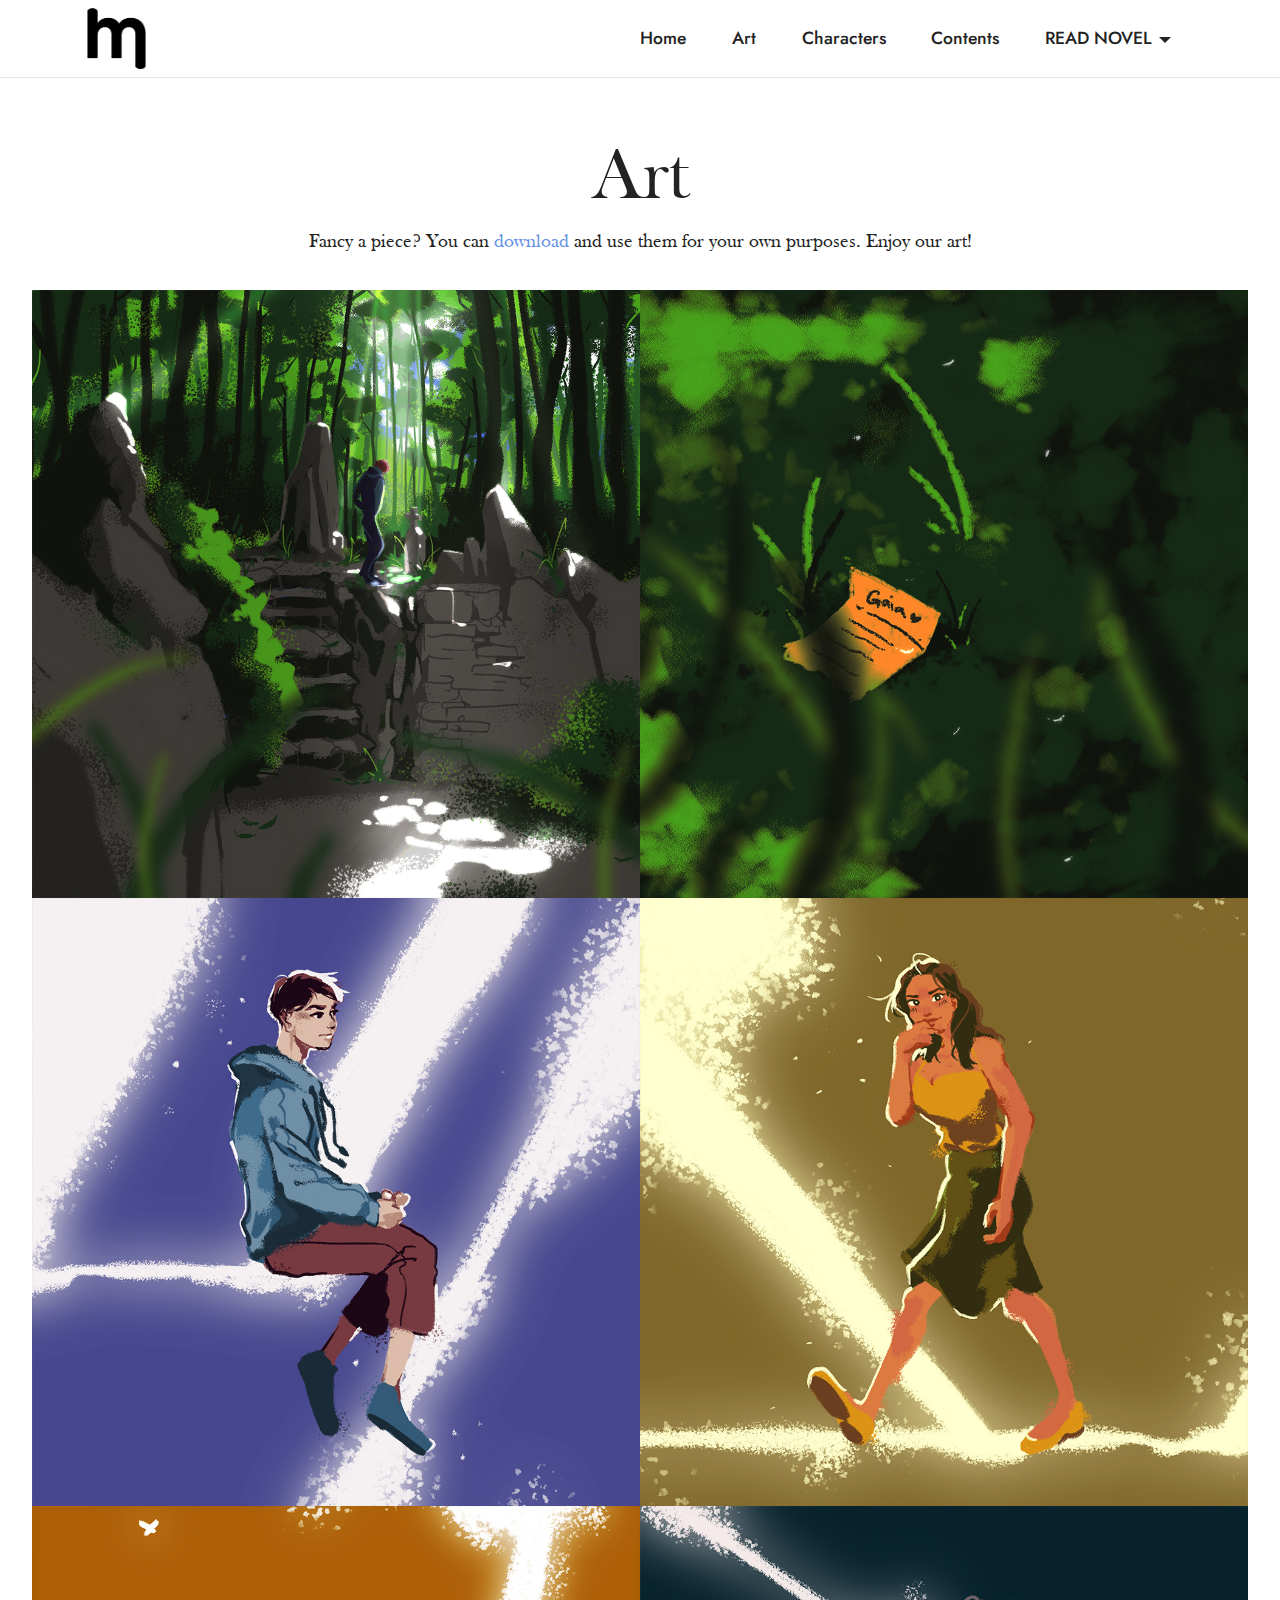
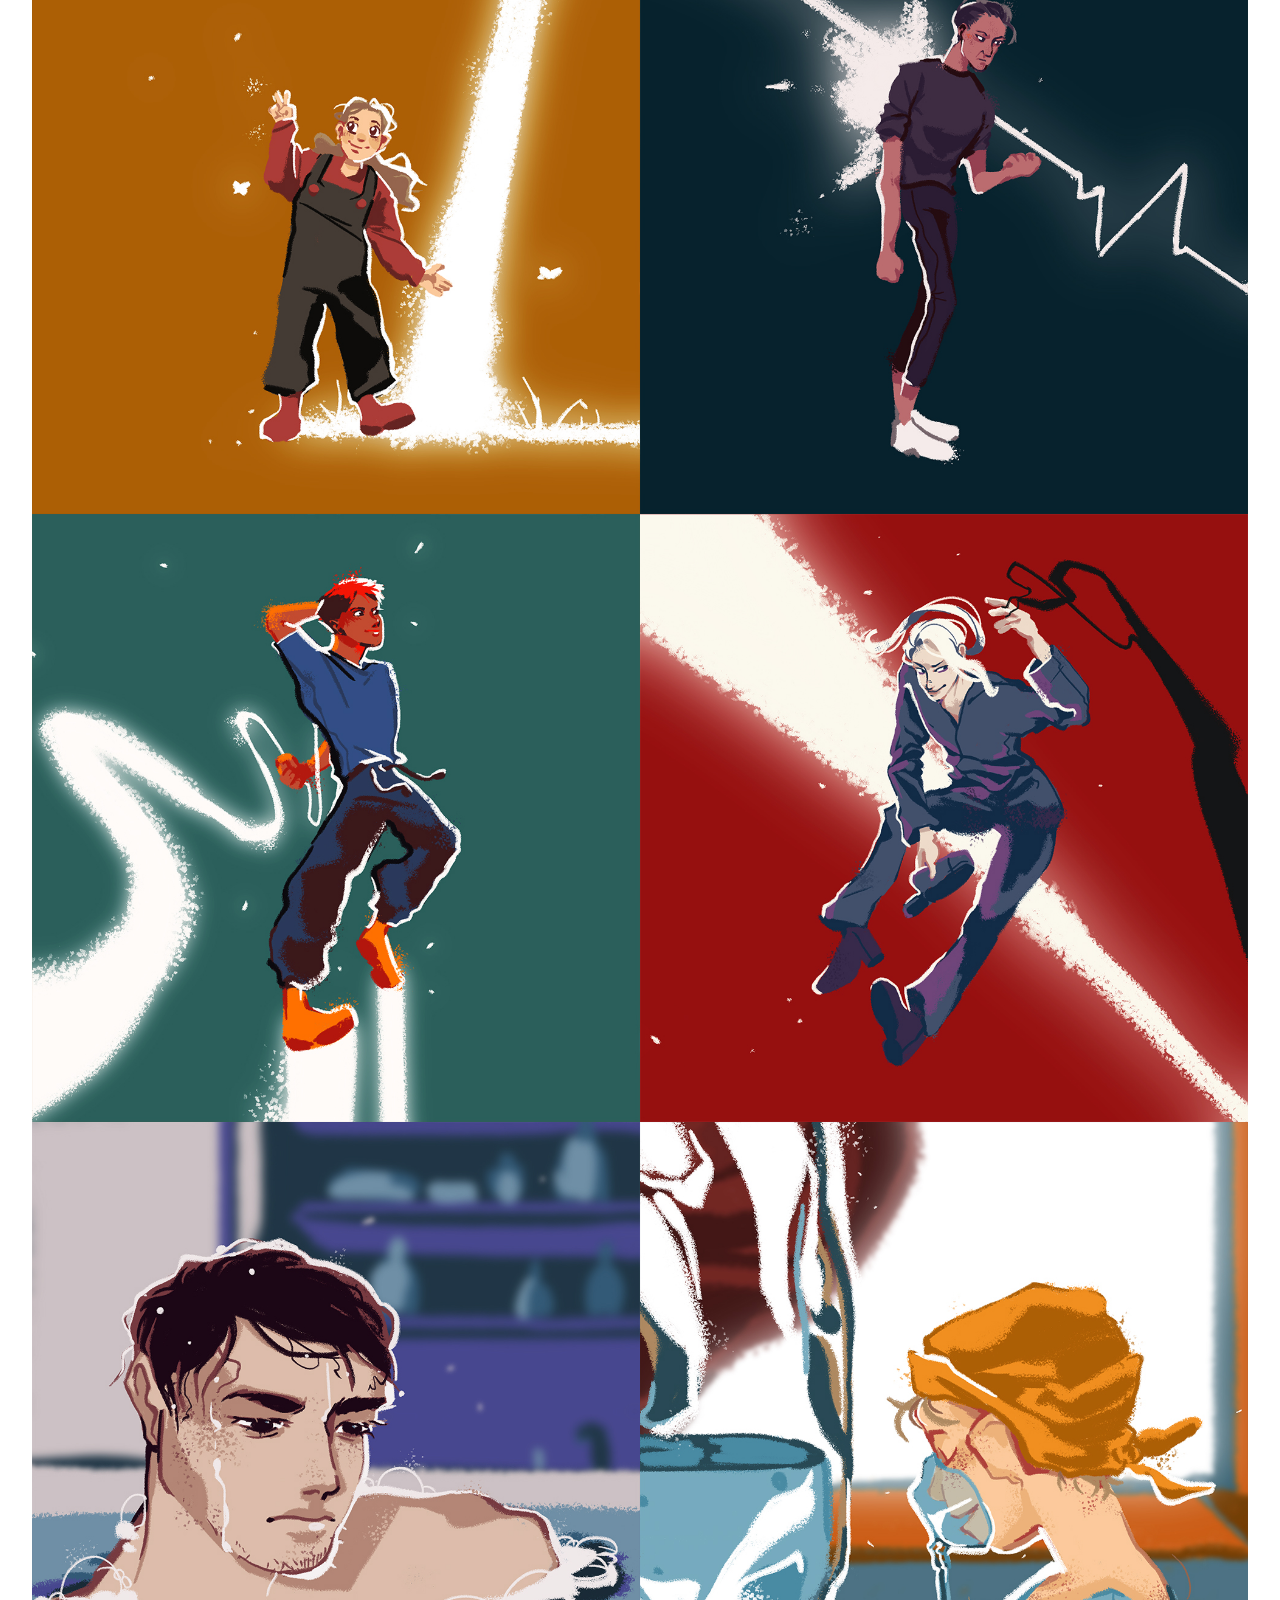
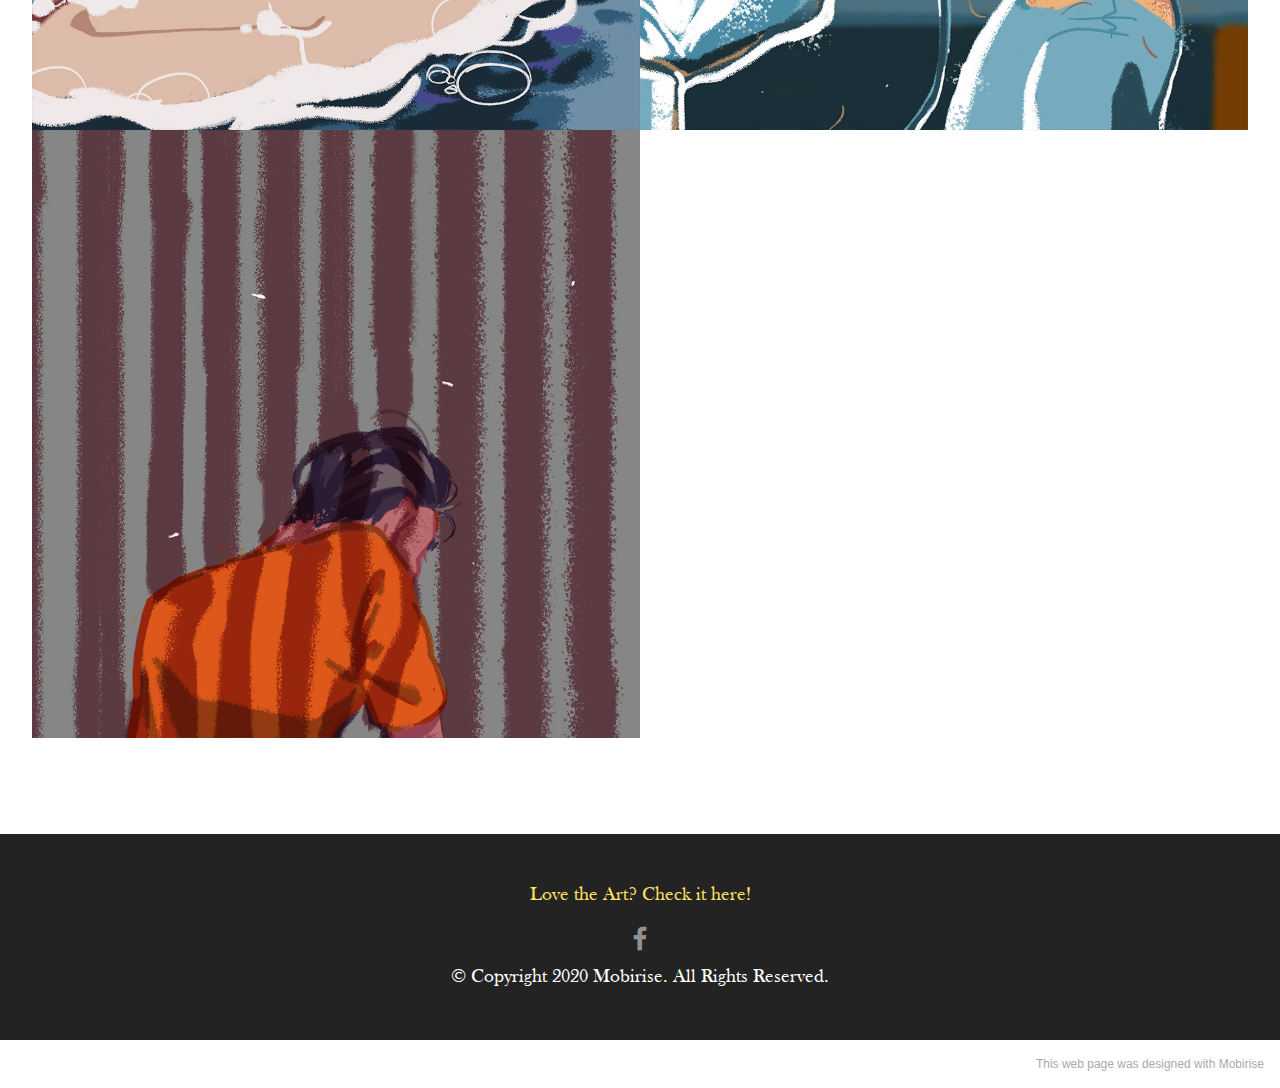
==== commit 17b7843a: "web23" ====
--- a/art.html
+++ b/art.html
@@ -73,104 +73,104 @@
         </div>
         <div class="row mbr-gallery mt-4">
             <div class="col-12 col-md-6 col-lg-6 item gallery-image">
-                <div class="item-wrapper" data-toggle="modal" data-target="#sooCE8HtcH-modal">
-                    <img class="w-100" src="assets/images/bookcover.jpg" alt="" data-slide-to="0" data-target="#lb-sooCE8HtcH">
-                    <div class="icon-wrapper">
-                        <span class="mobi-mbri mobi-mbri-search mbr-iconfont mbr-iconfont-btn"></span>
-                    </div>
-                </div>
-                
-            </div><div class="col-12 col-md-6 col-lg-6 item gallery-image">
-                <div class="item-wrapper" data-toggle="modal" data-target="#sooCE8HtcH-modal">
-                    <img class="w-100" src="assets/images/backcover.jpg" alt="" data-slide-to="1" data-target="#lb-sooCE8HtcH">
-                    <div class="icon-wrapper">
-                        <span class="mobi-mbri mobi-mbri-search mbr-iconfont mbr-iconfont-btn"></span>
-                    </div>
-                </div>
-                
-            </div><div class="col-12 col-md-6 col-lg-6 item gallery-image">
-                <div class="item-wrapper" data-toggle="modal" data-target="#sooCE8HtcH-modal">
-                    <img class="w-100" src="assets/images/zoren.jpg" alt="" data-slide-to="2" data-target="#lb-sooCE8HtcH">
-                    <div class="icon-wrapper">
-                        <span class="mobi-mbri mobi-mbri-search mbr-iconfont mbr-iconfont-btn"></span>
-                    </div>
-                </div>
-                
-            </div>
-            <div class="col-12 col-md-6 col-lg-6 item gallery-image">
-                <div class="item-wrapper" data-toggle="modal" data-target="#sooCE8HtcH-modal">
-                    <img class="w-100" src="assets/images/gaia.jpg" alt="" data-slide-to="3" data-target="#lb-sooCE8HtcH">
-                    <div class="icon-wrapper">
-                        <span class="mobi-mbri mobi-mbri-search mbr-iconfont mbr-iconfont-btn"></span>
-                    </div>
-                </div>
-                
-            </div>
-            <div class="col-12 col-md-6 col-lg-6 item gallery-image">
-                <div class="item-wrapper" data-toggle="modal" data-target="#sooCE8HtcH-modal">
-                    <img class="w-100" src="assets/images/layrem.jpg" alt="" data-slide-to="4" data-target="#lb-sooCE8HtcH">
-                    <div class="icon-wrapper">
-                        <span class="mobi-mbri mobi-mbri-search mbr-iconfont mbr-iconfont-btn"></span>
-                    </div>
-                </div>
-                
-            </div>
-            <div class="col-12 col-md-6 col-lg-6 item gallery-image">
-                <div class="item-wrapper" data-toggle="modal" data-target="#sooCE8HtcH-modal">
-                    <img class="w-100" src="assets/images/jose.jpg" alt="" data-slide-to="5" data-target="#lb-sooCE8HtcH">
-                    <div class="icon-wrapper">
-                        <span class="mobi-mbri mobi-mbri-search mbr-iconfont mbr-iconfont-btn"></span>
-                    </div>
-                </div>
-                
-            </div><div class="col-12 col-md-6 col-lg-6 item gallery-image">
-                <div class="item-wrapper" data-toggle="modal" data-target="#sooCE8HtcH-modal">
-                    <img class="w-100" src="assets/images/sined.jpg" alt="" data-slide-to="6" data-target="#lb-sooCE8HtcH">
-                    <div class="icon-wrapper">
-                        <span class="mobi-mbri mobi-mbri-search mbr-iconfont mbr-iconfont-btn"></span>
-                    </div>
-                </div>
-                
-            </div><div class="col-12 col-md-6 col-lg-6 item gallery-image">
-                <div class="item-wrapper" data-toggle="modal" data-target="#sooCE8HtcH-modal">
-                    <img class="w-100" src="assets/images/astradae.jpg" alt="" data-slide-to="7" data-target="#lb-sooCE8HtcH">
-                    <div class="icon-wrapper">
-                        <span class="mobi-mbri mobi-mbri-search mbr-iconfont mbr-iconfont-btn"></span>
-                    </div>
-                </div>
-                
-            </div><div class="col-12 col-md-6 col-lg-6 item gallery-image">
-                <div class="item-wrapper" data-toggle="modal" data-target="#sooCE8HtcH-modal">
-                    <img class="w-100" src="assets/images/prologue-1.jpg" alt="" data-slide-to="8" data-target="#lb-sooCE8HtcH">
-                    <div class="icon-wrapper">
-                        <span class="mobi-mbri mobi-mbri-search mbr-iconfont mbr-iconfont-btn"></span>
-                    </div>
-                </div>
-                
-            </div><div class="col-12 col-md-6 col-lg-6 item gallery-image">
-                <div class="item-wrapper" data-toggle="modal" data-target="#sooCE8HtcH-modal">
-                    <img class="w-100" src="assets/images/chap1-1.jpg" alt="" data-slide-to="9" data-target="#lb-sooCE8HtcH">
-                    <div class="icon-wrapper">
-                        <span class="mobi-mbri mobi-mbri-search mbr-iconfont mbr-iconfont-btn"></span>
-                    </div>
-                </div>
-                
-            </div><div class="col-12 col-md-6 col-lg-6 item gallery-image">
-                <div class="item-wrapper" data-toggle="modal" data-target="#sooCE8HtcH-modal">
-                    <img class="w-100" src="assets/images/chap2-1.jpg" alt="" data-slide-to="10" data-target="#lb-sooCE8HtcH">
-                    <div class="icon-wrapper">
-                        <span class="mobi-mbri mobi-mbri-search mbr-iconfont mbr-iconfont-btn"></span>
-                    </div>
-                </div>
-                
-            </div>
-        </div>
-
-        <div class="modal mbr-slider" tabindex="-1" role="dialog" aria-hidden="true" id="sooCE8HtcH-modal">
+                <div class="item-wrapper" data-toggle="modal" data-target="#sooF81lD7Y-modal">
+                    <img class="w-100" src="assets/images/bookcover.jpg" alt="" data-slide-to="0" data-target="#lb-sooF81lD7Y">
+                    <div class="icon-wrapper">
+                        <span class="mobi-mbri mobi-mbri-search mbr-iconfont mbr-iconfont-btn"></span>
+                    </div>
+                </div>
+                
+            </div><div class="col-12 col-md-6 col-lg-6 item gallery-image">
+                <div class="item-wrapper" data-toggle="modal" data-target="#sooF81lD7Y-modal">
+                    <img class="w-100" src="assets/images/backcover.jpg" alt="" data-slide-to="1" data-target="#lb-sooF81lD7Y">
+                    <div class="icon-wrapper">
+                        <span class="mobi-mbri mobi-mbri-search mbr-iconfont mbr-iconfont-btn"></span>
+                    </div>
+                </div>
+                
+            </div><div class="col-12 col-md-6 col-lg-6 item gallery-image">
+                <div class="item-wrapper" data-toggle="modal" data-target="#sooF81lD7Y-modal">
+                    <img class="w-100" src="assets/images/zoren.jpg" alt="" data-slide-to="2" data-target="#lb-sooF81lD7Y">
+                    <div class="icon-wrapper">
+                        <span class="mobi-mbri mobi-mbri-search mbr-iconfont mbr-iconfont-btn"></span>
+                    </div>
+                </div>
+                
+            </div>
+            <div class="col-12 col-md-6 col-lg-6 item gallery-image">
+                <div class="item-wrapper" data-toggle="modal" data-target="#sooF81lD7Y-modal">
+                    <img class="w-100" src="assets/images/gaia.jpg" alt="" data-slide-to="3" data-target="#lb-sooF81lD7Y">
+                    <div class="icon-wrapper">
+                        <span class="mobi-mbri mobi-mbri-search mbr-iconfont mbr-iconfont-btn"></span>
+                    </div>
+                </div>
+                
+            </div>
+            <div class="col-12 col-md-6 col-lg-6 item gallery-image">
+                <div class="item-wrapper" data-toggle="modal" data-target="#sooF81lD7Y-modal">
+                    <img class="w-100" src="assets/images/layrem.jpg" alt="" data-slide-to="4" data-target="#lb-sooF81lD7Y">
+                    <div class="icon-wrapper">
+                        <span class="mobi-mbri mobi-mbri-search mbr-iconfont mbr-iconfont-btn"></span>
+                    </div>
+                </div>
+                
+            </div>
+            <div class="col-12 col-md-6 col-lg-6 item gallery-image">
+                <div class="item-wrapper" data-toggle="modal" data-target="#sooF81lD7Y-modal">
+                    <img class="w-100" src="assets/images/jose.jpg" alt="" data-slide-to="5" data-target="#lb-sooF81lD7Y">
+                    <div class="icon-wrapper">
+                        <span class="mobi-mbri mobi-mbri-search mbr-iconfont mbr-iconfont-btn"></span>
+                    </div>
+                </div>
+                
+            </div><div class="col-12 col-md-6 col-lg-6 item gallery-image">
+                <div class="item-wrapper" data-toggle="modal" data-target="#sooF81lD7Y-modal">
+                    <img class="w-100" src="assets/images/sined.jpg" alt="" data-slide-to="6" data-target="#lb-sooF81lD7Y">
+                    <div class="icon-wrapper">
+                        <span class="mobi-mbri mobi-mbri-search mbr-iconfont mbr-iconfont-btn"></span>
+                    </div>
+                </div>
+                
+            </div><div class="col-12 col-md-6 col-lg-6 item gallery-image">
+                <div class="item-wrapper" data-toggle="modal" data-target="#sooF81lD7Y-modal">
+                    <img class="w-100" src="assets/images/astradae.jpg" alt="" data-slide-to="7" data-target="#lb-sooF81lD7Y">
+                    <div class="icon-wrapper">
+                        <span class="mobi-mbri mobi-mbri-search mbr-iconfont mbr-iconfont-btn"></span>
+                    </div>
+                </div>
+                
+            </div><div class="col-12 col-md-6 col-lg-6 item gallery-image">
+                <div class="item-wrapper" data-toggle="modal" data-target="#sooF81lD7Y-modal">
+                    <img class="w-100" src="assets/images/prologue-1.jpg" alt="" data-slide-to="8" data-target="#lb-sooF81lD7Y">
+                    <div class="icon-wrapper">
+                        <span class="mobi-mbri mobi-mbri-search mbr-iconfont mbr-iconfont-btn"></span>
+                    </div>
+                </div>
+                
+            </div><div class="col-12 col-md-6 col-lg-6 item gallery-image">
+                <div class="item-wrapper" data-toggle="modal" data-target="#sooF81lD7Y-modal">
+                    <img class="w-100" src="assets/images/chap1-1.jpg" alt="" data-slide-to="9" data-target="#lb-sooF81lD7Y">
+                    <div class="icon-wrapper">
+                        <span class="mobi-mbri mobi-mbri-search mbr-iconfont mbr-iconfont-btn"></span>
+                    </div>
+                </div>
+                
+            </div><div class="col-12 col-md-6 col-lg-6 item gallery-image">
+                <div class="item-wrapper" data-toggle="modal" data-target="#sooF81lD7Y-modal">
+                    <img class="w-100" src="assets/images/chap2-1.jpg" alt="" data-slide-to="10" data-target="#lb-sooF81lD7Y">
+                    <div class="icon-wrapper">
+                        <span class="mobi-mbri mobi-mbri-search mbr-iconfont mbr-iconfont-btn"></span>
+                    </div>
+                </div>
+                
+            </div>
+        </div>
+
+        <div class="modal mbr-slider" tabindex="-1" role="dialog" aria-hidden="true" id="sooF81lD7Y-modal">
             <div class="modal-dialog" role="document">
                 <div class="modal-content">
                     <div class="modal-body">
-                        <div class="carousel slide" id="lb-sooCE8HtcH" data-interval="5000">
+                        <div class="carousel slide" id="lb-sooF81lD7Y" data-interval="5000">
                             <div class="carousel-inner">
                                 <div class="carousel-item active">
                                     <img class="d-block w-100" src="assets/images/bookcover.jpg" alt="">
@@ -200,18 +200,18 @@
                                 </div>
                             </div>
                             <ol class="carousel-indicators">
-                                <li data-slide-to="0" class="active" data-target="#lb-sooCE8HtcH"></li><li data-slide-to="1" class="active" data-target="#lb-sooCE8HtcH"></li><li data-slide-to="2" class="active" data-target="#lb-sooCE8HtcH"></li>
-                                <li data-slide-to="3" data-target="#lb-sooCE8HtcH"></li>
-                                <li data-slide-to="4" data-target="#lb-sooCE8HtcH"></li>
-                                <li data-slide-to="5" data-target="#lb-sooCE8HtcH"></li><li data-slide-to="6" data-target="#lb-sooCE8HtcH"></li><li data-slide-to="7" data-target="#lb-sooCE8HtcH"></li><li data-slide-to="8" data-target="#lb-sooCE8HtcH"></li><li data-slide-to="9" data-target="#lb-sooCE8HtcH"></li><li data-slide-to="10" data-target="#lb-sooCE8HtcH"></li>
+                                <li data-slide-to="0" class="active" data-target="#lb-sooF81lD7Y"></li><li data-slide-to="1" class="active" data-target="#lb-sooF81lD7Y"></li><li data-slide-to="2" class="active" data-target="#lb-sooF81lD7Y"></li>
+                                <li data-slide-to="3" data-target="#lb-sooF81lD7Y"></li>
+                                <li data-slide-to="4" data-target="#lb-sooF81lD7Y"></li>
+                                <li data-slide-to="5" data-target="#lb-sooF81lD7Y"></li><li data-slide-to="6" data-target="#lb-sooF81lD7Y"></li><li data-slide-to="7" data-target="#lb-sooF81lD7Y"></li><li data-slide-to="8" data-target="#lb-sooF81lD7Y"></li><li data-slide-to="9" data-target="#lb-sooF81lD7Y"></li><li data-slide-to="10" data-target="#lb-sooF81lD7Y"></li>
                             </ol>
                             <a role="button" href="" class="close" data-dismiss="modal" aria-label="Close">
                             </a>
-                            <a class="carousel-control-prev carousel-control" role="button" data-slide="prev" href="#lb-sooCE8HtcH">
+                            <a class="carousel-control-prev carousel-control" role="button" data-slide="prev" href="#lb-sooF81lD7Y">
                                 <span class="mobi-mbri mobi-mbri-arrow-prev" aria-hidden="true"></span>
                                 <span class="sr-only">Previous</span>
                             </a>
-                            <a class="carousel-control-next carousel-control" role="button" data-slide="next" href="#lb-sooCE8HtcH">
+                            <a class="carousel-control-next carousel-control" role="button" data-slide="next" href="#lb-sooF81lD7Y">
                                 <span class="mobi-mbri mobi-mbri-arrow-next" aria-hidden="true"></span>
                                 <span class="sr-only">Next</span>
                             </a>
@@ -259,7 +259,7 @@
             </div>
         </div>
     </div>
-</section><section style="background-color: #fff; font-family: -apple-system, BlinkMacSystemFont, 'Segoe UI', 'Roboto', 'Helvetica Neue', Arial, sans-serif; color:#aaa; font-size:12px; padding: 0; align-items: center; display: flex;"><a href="https://mobirise.site/e" style="flex: 1 1; height: 3rem; padding-left: 1rem;"></a><p style="flex: 0 0 auto; margin:0; padding-right:1rem;">Made with Mobirise - <a href="https://mobirise.site/m" style="color:#aaa;">Try it</a></p></section><script src="assets/web/assets/jquery/jquery.min.js"></script>  <script src="assets/popper/popper.min.js"></script>  <script src="assets/tether/tether.min.js"></script>  <script src="assets/bootstrap/js/bootstrap.min.js"></script>  <script src="assets/smoothscroll/smooth-scroll.js"></script>  <script src="assets/dropdown/js/nav-dropdown.js"></script>  <script src="assets/dropdown/js/navbar-dropdown.js"></script>  <script src="assets/touchswipe/jquery.touch-swipe.min.js"></script>  <script src="assets/theme/js/script.js"></script>  
+</section><section style="background-color: #fff; font-family: -apple-system, BlinkMacSystemFont, 'Segoe UI', 'Roboto', 'Helvetica Neue', Arial, sans-serif; color:#aaa; font-size:12px; padding: 0; align-items: center; display: flex;"><a href="https://mobirise.site/t" style="flex: 1 1; height: 3rem; padding-left: 1rem;"></a><p style="flex: 0 0 auto; margin:0; padding-right:1rem;"><a href="https://mobirise.site/d" style="color:#aaa;">This web page</a> was designed with Mobirise</p></section><script src="assets/web/assets/jquery/jquery.min.js"></script>  <script src="assets/popper/popper.min.js"></script>  <script src="assets/tether/tether.min.js"></script>  <script src="assets/bootstrap/js/bootstrap.min.js"></script>  <script src="assets/smoothscroll/smooth-scroll.js"></script>  <script src="assets/dropdown/js/nav-dropdown.js"></script>  <script src="assets/dropdown/js/navbar-dropdown.js"></script>  <script src="assets/touchswipe/jquery.touch-swipe.min.js"></script>  <script src="assets/theme/js/script.js"></script>  
   
   
 </body>
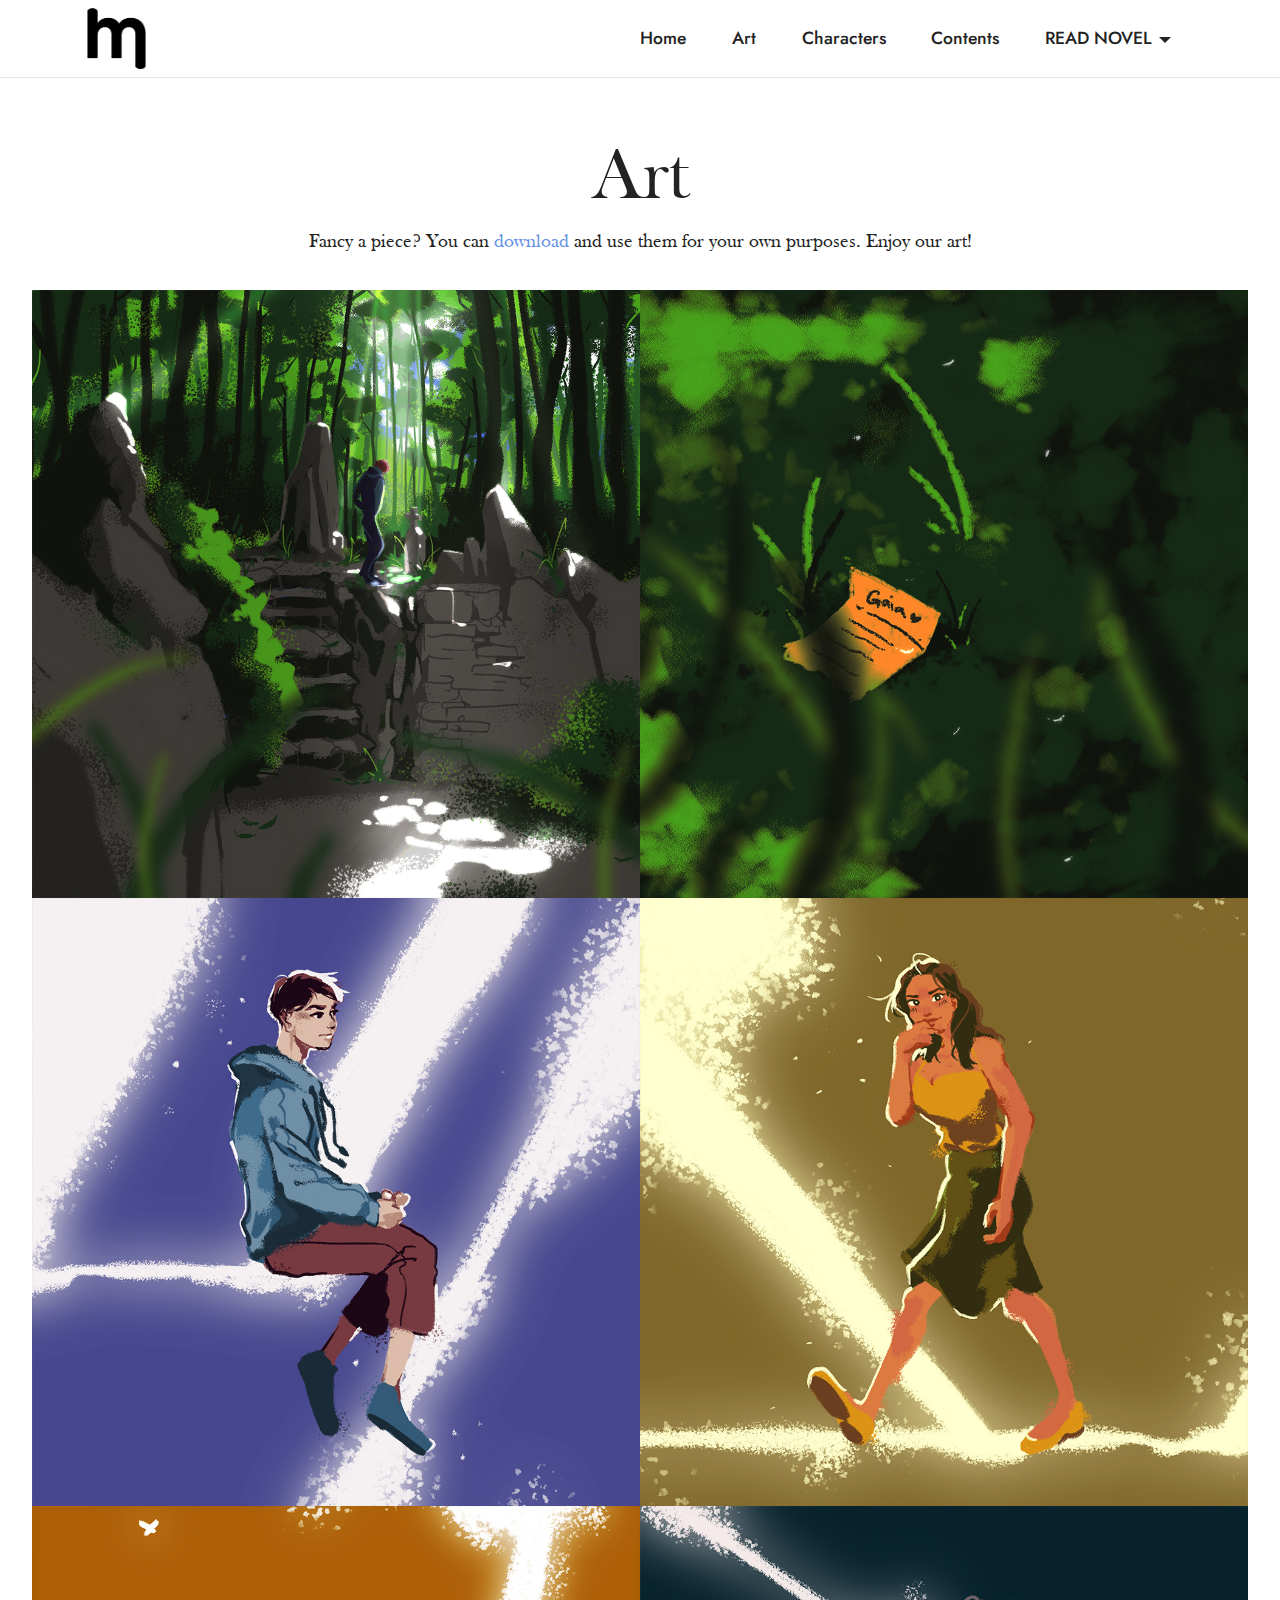
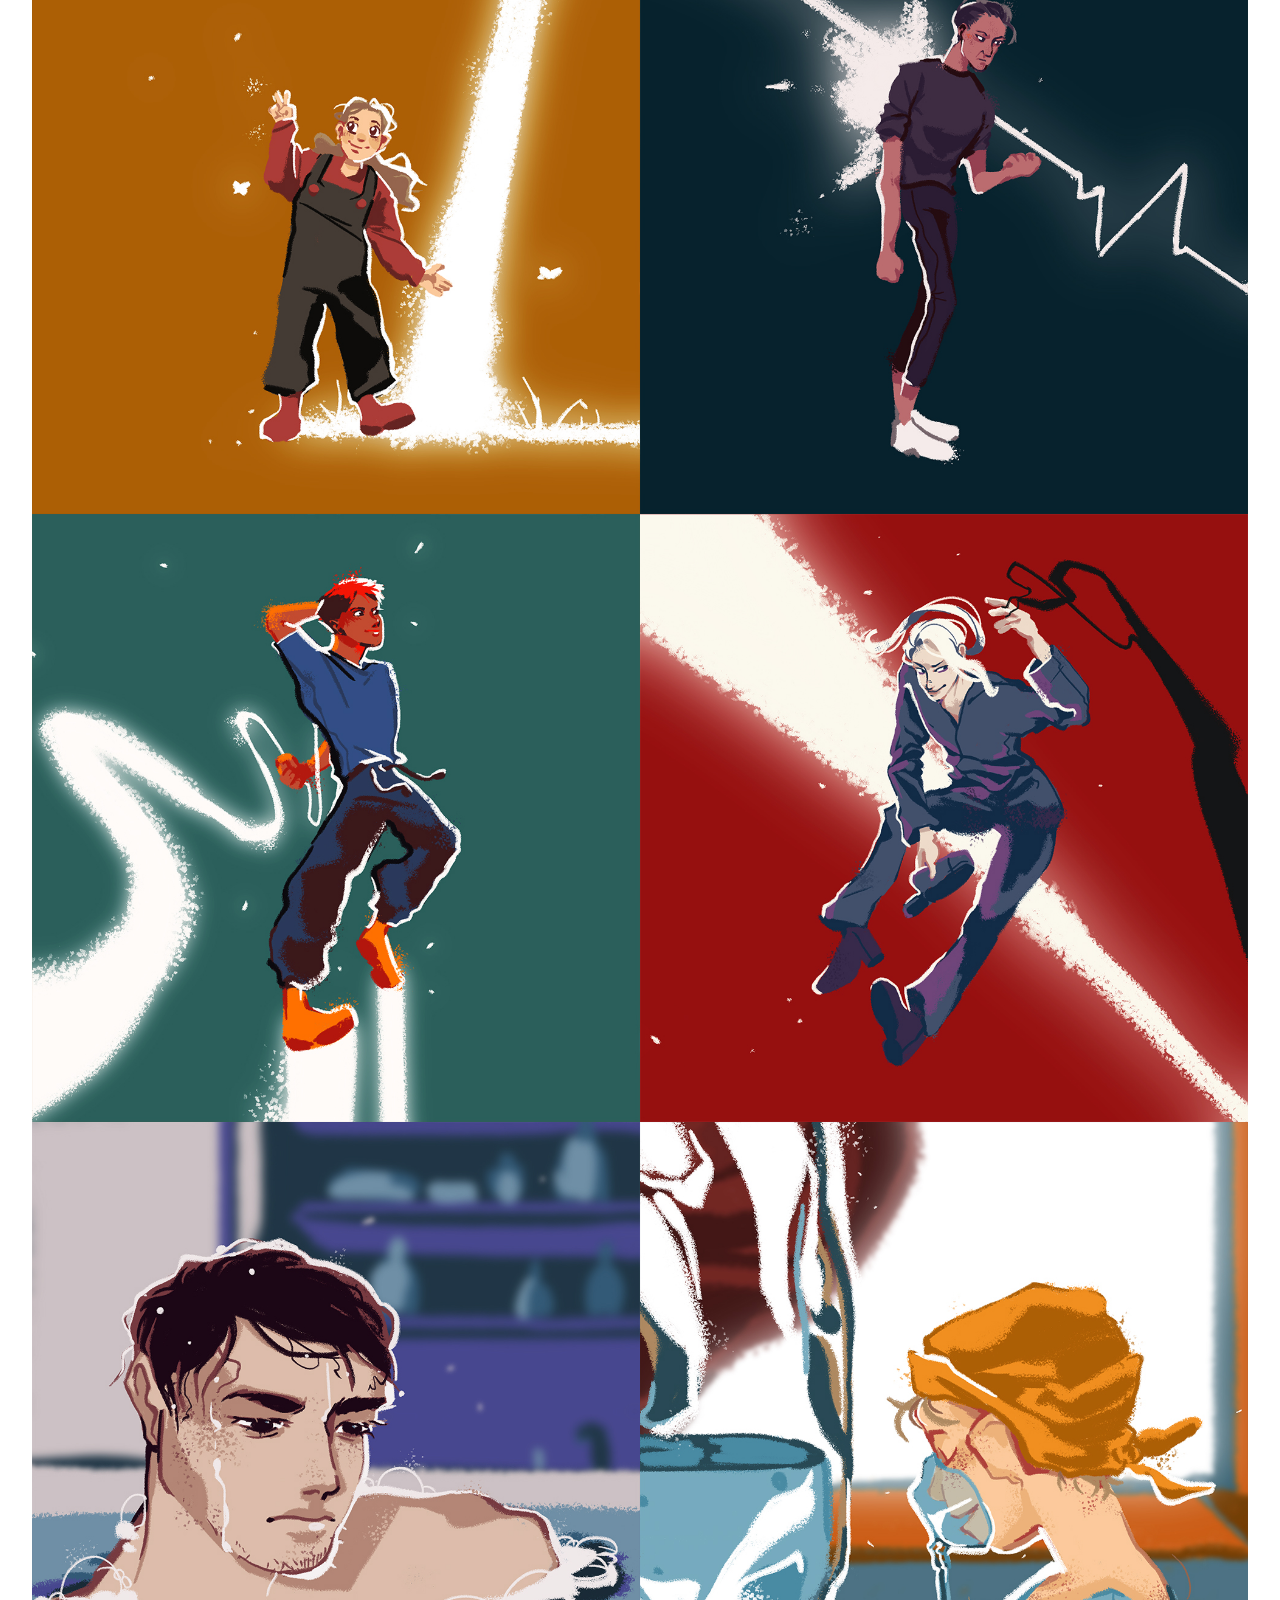
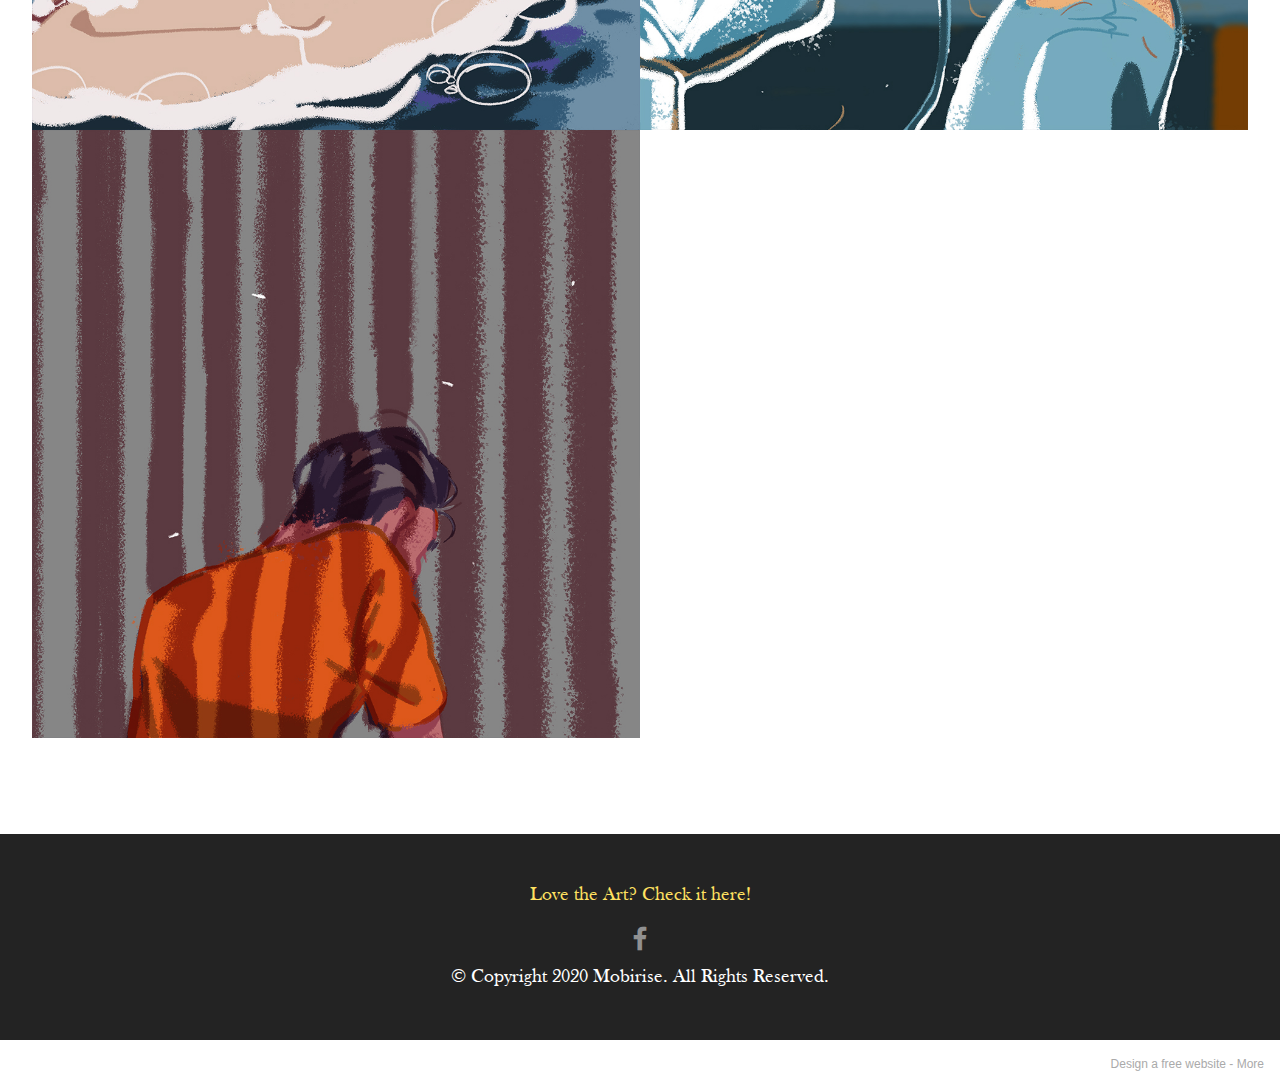
==== commit 8b118703: "web23" ====
--- a/art.html
+++ b/art.html
@@ -73,104 +73,104 @@
         </div>
         <div class="row mbr-gallery mt-4">
             <div class="col-12 col-md-6 col-lg-6 item gallery-image">
-                <div class="item-wrapper" data-toggle="modal" data-target="#sooF81lD7Y-modal">
-                    <img class="w-100" src="assets/images/bookcover.jpg" alt="" data-slide-to="0" data-target="#lb-sooF81lD7Y">
-                    <div class="icon-wrapper">
-                        <span class="mobi-mbri mobi-mbri-search mbr-iconfont mbr-iconfont-btn"></span>
-                    </div>
-                </div>
-                
-            </div><div class="col-12 col-md-6 col-lg-6 item gallery-image">
-                <div class="item-wrapper" data-toggle="modal" data-target="#sooF81lD7Y-modal">
-                    <img class="w-100" src="assets/images/backcover.jpg" alt="" data-slide-to="1" data-target="#lb-sooF81lD7Y">
-                    <div class="icon-wrapper">
-                        <span class="mobi-mbri mobi-mbri-search mbr-iconfont mbr-iconfont-btn"></span>
-                    </div>
-                </div>
-                
-            </div><div class="col-12 col-md-6 col-lg-6 item gallery-image">
-                <div class="item-wrapper" data-toggle="modal" data-target="#sooF81lD7Y-modal">
-                    <img class="w-100" src="assets/images/zoren.jpg" alt="" data-slide-to="2" data-target="#lb-sooF81lD7Y">
-                    <div class="icon-wrapper">
-                        <span class="mobi-mbri mobi-mbri-search mbr-iconfont mbr-iconfont-btn"></span>
-                    </div>
-                </div>
-                
-            </div>
-            <div class="col-12 col-md-6 col-lg-6 item gallery-image">
-                <div class="item-wrapper" data-toggle="modal" data-target="#sooF81lD7Y-modal">
-                    <img class="w-100" src="assets/images/gaia.jpg" alt="" data-slide-to="3" data-target="#lb-sooF81lD7Y">
-                    <div class="icon-wrapper">
-                        <span class="mobi-mbri mobi-mbri-search mbr-iconfont mbr-iconfont-btn"></span>
-                    </div>
-                </div>
-                
-            </div>
-            <div class="col-12 col-md-6 col-lg-6 item gallery-image">
-                <div class="item-wrapper" data-toggle="modal" data-target="#sooF81lD7Y-modal">
-                    <img class="w-100" src="assets/images/layrem.jpg" alt="" data-slide-to="4" data-target="#lb-sooF81lD7Y">
-                    <div class="icon-wrapper">
-                        <span class="mobi-mbri mobi-mbri-search mbr-iconfont mbr-iconfont-btn"></span>
-                    </div>
-                </div>
-                
-            </div>
-            <div class="col-12 col-md-6 col-lg-6 item gallery-image">
-                <div class="item-wrapper" data-toggle="modal" data-target="#sooF81lD7Y-modal">
-                    <img class="w-100" src="assets/images/jose.jpg" alt="" data-slide-to="5" data-target="#lb-sooF81lD7Y">
-                    <div class="icon-wrapper">
-                        <span class="mobi-mbri mobi-mbri-search mbr-iconfont mbr-iconfont-btn"></span>
-                    </div>
-                </div>
-                
-            </div><div class="col-12 col-md-6 col-lg-6 item gallery-image">
-                <div class="item-wrapper" data-toggle="modal" data-target="#sooF81lD7Y-modal">
-                    <img class="w-100" src="assets/images/sined.jpg" alt="" data-slide-to="6" data-target="#lb-sooF81lD7Y">
-                    <div class="icon-wrapper">
-                        <span class="mobi-mbri mobi-mbri-search mbr-iconfont mbr-iconfont-btn"></span>
-                    </div>
-                </div>
-                
-            </div><div class="col-12 col-md-6 col-lg-6 item gallery-image">
-                <div class="item-wrapper" data-toggle="modal" data-target="#sooF81lD7Y-modal">
-                    <img class="w-100" src="assets/images/astradae.jpg" alt="" data-slide-to="7" data-target="#lb-sooF81lD7Y">
-                    <div class="icon-wrapper">
-                        <span class="mobi-mbri mobi-mbri-search mbr-iconfont mbr-iconfont-btn"></span>
-                    </div>
-                </div>
-                
-            </div><div class="col-12 col-md-6 col-lg-6 item gallery-image">
-                <div class="item-wrapper" data-toggle="modal" data-target="#sooF81lD7Y-modal">
-                    <img class="w-100" src="assets/images/prologue-1.jpg" alt="" data-slide-to="8" data-target="#lb-sooF81lD7Y">
-                    <div class="icon-wrapper">
-                        <span class="mobi-mbri mobi-mbri-search mbr-iconfont mbr-iconfont-btn"></span>
-                    </div>
-                </div>
-                
-            </div><div class="col-12 col-md-6 col-lg-6 item gallery-image">
-                <div class="item-wrapper" data-toggle="modal" data-target="#sooF81lD7Y-modal">
-                    <img class="w-100" src="assets/images/chap1-1.jpg" alt="" data-slide-to="9" data-target="#lb-sooF81lD7Y">
-                    <div class="icon-wrapper">
-                        <span class="mobi-mbri mobi-mbri-search mbr-iconfont mbr-iconfont-btn"></span>
-                    </div>
-                </div>
-                
-            </div><div class="col-12 col-md-6 col-lg-6 item gallery-image">
-                <div class="item-wrapper" data-toggle="modal" data-target="#sooF81lD7Y-modal">
-                    <img class="w-100" src="assets/images/chap2-1.jpg" alt="" data-slide-to="10" data-target="#lb-sooF81lD7Y">
-                    <div class="icon-wrapper">
-                        <span class="mobi-mbri mobi-mbri-search mbr-iconfont mbr-iconfont-btn"></span>
-                    </div>
-                </div>
-                
-            </div>
-        </div>
-
-        <div class="modal mbr-slider" tabindex="-1" role="dialog" aria-hidden="true" id="sooF81lD7Y-modal">
+                <div class="item-wrapper" data-toggle="modal" data-target="#soqNxoWWYz-modal">
+                    <img class="w-100" src="assets/images/bookcover.jpg" alt="" data-slide-to="0" data-target="#lb-soqNxoWWYz">
+                    <div class="icon-wrapper">
+                        <span class="mobi-mbri mobi-mbri-search mbr-iconfont mbr-iconfont-btn"></span>
+                    </div>
+                </div>
+                
+            </div><div class="col-12 col-md-6 col-lg-6 item gallery-image">
+                <div class="item-wrapper" data-toggle="modal" data-target="#soqNxoWWYz-modal">
+                    <img class="w-100" src="assets/images/backcover.jpg" alt="" data-slide-to="1" data-target="#lb-soqNxoWWYz">
+                    <div class="icon-wrapper">
+                        <span class="mobi-mbri mobi-mbri-search mbr-iconfont mbr-iconfont-btn"></span>
+                    </div>
+                </div>
+                
+            </div><div class="col-12 col-md-6 col-lg-6 item gallery-image">
+                <div class="item-wrapper" data-toggle="modal" data-target="#soqNxoWWYz-modal">
+                    <img class="w-100" src="assets/images/zoren.jpg" alt="" data-slide-to="2" data-target="#lb-soqNxoWWYz">
+                    <div class="icon-wrapper">
+                        <span class="mobi-mbri mobi-mbri-search mbr-iconfont mbr-iconfont-btn"></span>
+                    </div>
+                </div>
+                
+            </div>
+            <div class="col-12 col-md-6 col-lg-6 item gallery-image">
+                <div class="item-wrapper" data-toggle="modal" data-target="#soqNxoWWYz-modal">
+                    <img class="w-100" src="assets/images/gaia.jpg" alt="" data-slide-to="3" data-target="#lb-soqNxoWWYz">
+                    <div class="icon-wrapper">
+                        <span class="mobi-mbri mobi-mbri-search mbr-iconfont mbr-iconfont-btn"></span>
+                    </div>
+                </div>
+                
+            </div>
+            <div class="col-12 col-md-6 col-lg-6 item gallery-image">
+                <div class="item-wrapper" data-toggle="modal" data-target="#soqNxoWWYz-modal">
+                    <img class="w-100" src="assets/images/layrem.jpg" alt="" data-slide-to="4" data-target="#lb-soqNxoWWYz">
+                    <div class="icon-wrapper">
+                        <span class="mobi-mbri mobi-mbri-search mbr-iconfont mbr-iconfont-btn"></span>
+                    </div>
+                </div>
+                
+            </div>
+            <div class="col-12 col-md-6 col-lg-6 item gallery-image">
+                <div class="item-wrapper" data-toggle="modal" data-target="#soqNxoWWYz-modal">
+                    <img class="w-100" src="assets/images/jose.jpg" alt="" data-slide-to="5" data-target="#lb-soqNxoWWYz">
+                    <div class="icon-wrapper">
+                        <span class="mobi-mbri mobi-mbri-search mbr-iconfont mbr-iconfont-btn"></span>
+                    </div>
+                </div>
+                
+            </div><div class="col-12 col-md-6 col-lg-6 item gallery-image">
+                <div class="item-wrapper" data-toggle="modal" data-target="#soqNxoWWYz-modal">
+                    <img class="w-100" src="assets/images/sined.jpg" alt="" data-slide-to="6" data-target="#lb-soqNxoWWYz">
+                    <div class="icon-wrapper">
+                        <span class="mobi-mbri mobi-mbri-search mbr-iconfont mbr-iconfont-btn"></span>
+                    </div>
+                </div>
+                
+            </div><div class="col-12 col-md-6 col-lg-6 item gallery-image">
+                <div class="item-wrapper" data-toggle="modal" data-target="#soqNxoWWYz-modal">
+                    <img class="w-100" src="assets/images/astradae.jpg" alt="" data-slide-to="7" data-target="#lb-soqNxoWWYz">
+                    <div class="icon-wrapper">
+                        <span class="mobi-mbri mobi-mbri-search mbr-iconfont mbr-iconfont-btn"></span>
+                    </div>
+                </div>
+                
+            </div><div class="col-12 col-md-6 col-lg-6 item gallery-image">
+                <div class="item-wrapper" data-toggle="modal" data-target="#soqNxoWWYz-modal">
+                    <img class="w-100" src="assets/images/prologue-1.jpg" alt="" data-slide-to="8" data-target="#lb-soqNxoWWYz">
+                    <div class="icon-wrapper">
+                        <span class="mobi-mbri mobi-mbri-search mbr-iconfont mbr-iconfont-btn"></span>
+                    </div>
+                </div>
+                
+            </div><div class="col-12 col-md-6 col-lg-6 item gallery-image">
+                <div class="item-wrapper" data-toggle="modal" data-target="#soqNxoWWYz-modal">
+                    <img class="w-100" src="assets/images/chap1-1.jpg" alt="" data-slide-to="9" data-target="#lb-soqNxoWWYz">
+                    <div class="icon-wrapper">
+                        <span class="mobi-mbri mobi-mbri-search mbr-iconfont mbr-iconfont-btn"></span>
+                    </div>
+                </div>
+                
+            </div><div class="col-12 col-md-6 col-lg-6 item gallery-image">
+                <div class="item-wrapper" data-toggle="modal" data-target="#soqNxoWWYz-modal">
+                    <img class="w-100" src="assets/images/chap2-1.jpg" alt="" data-slide-to="10" data-target="#lb-soqNxoWWYz">
+                    <div class="icon-wrapper">
+                        <span class="mobi-mbri mobi-mbri-search mbr-iconfont mbr-iconfont-btn"></span>
+                    </div>
+                </div>
+                
+            </div>
+        </div>
+
+        <div class="modal mbr-slider" tabindex="-1" role="dialog" aria-hidden="true" id="soqNxoWWYz-modal">
             <div class="modal-dialog" role="document">
                 <div class="modal-content">
                     <div class="modal-body">
-                        <div class="carousel slide" id="lb-sooF81lD7Y" data-interval="5000">
+                        <div class="carousel slide" id="lb-soqNxoWWYz" data-interval="5000">
                             <div class="carousel-inner">
                                 <div class="carousel-item active">
                                     <img class="d-block w-100" src="assets/images/bookcover.jpg" alt="">
@@ -200,18 +200,18 @@
                                 </div>
                             </div>
                             <ol class="carousel-indicators">
-                                <li data-slide-to="0" class="active" data-target="#lb-sooF81lD7Y"></li><li data-slide-to="1" class="active" data-target="#lb-sooF81lD7Y"></li><li data-slide-to="2" class="active" data-target="#lb-sooF81lD7Y"></li>
-                                <li data-slide-to="3" data-target="#lb-sooF81lD7Y"></li>
-                                <li data-slide-to="4" data-target="#lb-sooF81lD7Y"></li>
-                                <li data-slide-to="5" data-target="#lb-sooF81lD7Y"></li><li data-slide-to="6" data-target="#lb-sooF81lD7Y"></li><li data-slide-to="7" data-target="#lb-sooF81lD7Y"></li><li data-slide-to="8" data-target="#lb-sooF81lD7Y"></li><li data-slide-to="9" data-target="#lb-sooF81lD7Y"></li><li data-slide-to="10" data-target="#lb-sooF81lD7Y"></li>
+                                <li data-slide-to="0" class="active" data-target="#lb-soqNxoWWYz"></li><li data-slide-to="1" class="active" data-target="#lb-soqNxoWWYz"></li><li data-slide-to="2" class="active" data-target="#lb-soqNxoWWYz"></li>
+                                <li data-slide-to="3" data-target="#lb-soqNxoWWYz"></li>
+                                <li data-slide-to="4" data-target="#lb-soqNxoWWYz"></li>
+                                <li data-slide-to="5" data-target="#lb-soqNxoWWYz"></li><li data-slide-to="6" data-target="#lb-soqNxoWWYz"></li><li data-slide-to="7" data-target="#lb-soqNxoWWYz"></li><li data-slide-to="8" data-target="#lb-soqNxoWWYz"></li><li data-slide-to="9" data-target="#lb-soqNxoWWYz"></li><li data-slide-to="10" data-target="#lb-soqNxoWWYz"></li>
                             </ol>
                             <a role="button" href="" class="close" data-dismiss="modal" aria-label="Close">
                             </a>
-                            <a class="carousel-control-prev carousel-control" role="button" data-slide="prev" href="#lb-sooF81lD7Y">
+                            <a class="carousel-control-prev carousel-control" role="button" data-slide="prev" href="#lb-soqNxoWWYz">
                                 <span class="mobi-mbri mobi-mbri-arrow-prev" aria-hidden="true"></span>
                                 <span class="sr-only">Previous</span>
                             </a>
-                            <a class="carousel-control-next carousel-control" role="button" data-slide="next" href="#lb-sooF81lD7Y">
+                            <a class="carousel-control-next carousel-control" role="button" data-slide="next" href="#lb-soqNxoWWYz">
                                 <span class="mobi-mbri mobi-mbri-arrow-next" aria-hidden="true"></span>
                                 <span class="sr-only">Next</span>
                             </a>
@@ -259,7 +259,7 @@
             </div>
         </div>
     </div>
-</section><section style="background-color: #fff; font-family: -apple-system, BlinkMacSystemFont, 'Segoe UI', 'Roboto', 'Helvetica Neue', Arial, sans-serif; color:#aaa; font-size:12px; padding: 0; align-items: center; display: flex;"><a href="https://mobirise.site/t" style="flex: 1 1; height: 3rem; padding-left: 1rem;"></a><p style="flex: 0 0 auto; margin:0; padding-right:1rem;"><a href="https://mobirise.site/d" style="color:#aaa;">This web page</a> was designed with Mobirise</p></section><script src="assets/web/assets/jquery/jquery.min.js"></script>  <script src="assets/popper/popper.min.js"></script>  <script src="assets/tether/tether.min.js"></script>  <script src="assets/bootstrap/js/bootstrap.min.js"></script>  <script src="assets/smoothscroll/smooth-scroll.js"></script>  <script src="assets/dropdown/js/nav-dropdown.js"></script>  <script src="assets/dropdown/js/navbar-dropdown.js"></script>  <script src="assets/touchswipe/jquery.touch-swipe.min.js"></script>  <script src="assets/theme/js/script.js"></script>  
+</section><section style="background-color: #fff; font-family: -apple-system, BlinkMacSystemFont, 'Segoe UI', 'Roboto', 'Helvetica Neue', Arial, sans-serif; color:#aaa; font-size:12px; padding: 0; align-items: center; display: flex;"><a href="https://mobirise.site/v" style="flex: 1 1; height: 3rem; padding-left: 1rem;"></a><p style="flex: 0 0 auto; margin:0; padding-right:1rem;">Design a free website - <a href="https://mobirise.site/w" style="color:#aaa;">More</a></p></section><script src="assets/web/assets/jquery/jquery.min.js"></script>  <script src="assets/popper/popper.min.js"></script>  <script src="assets/tether/tether.min.js"></script>  <script src="assets/bootstrap/js/bootstrap.min.js"></script>  <script src="assets/smoothscroll/smooth-scroll.js"></script>  <script src="assets/dropdown/js/nav-dropdown.js"></script>  <script src="assets/dropdown/js/navbar-dropdown.js"></script>  <script src="assets/touchswipe/jquery.touch-swipe.min.js"></script>  <script src="assets/theme/js/script.js"></script>  
   
   
 </body>
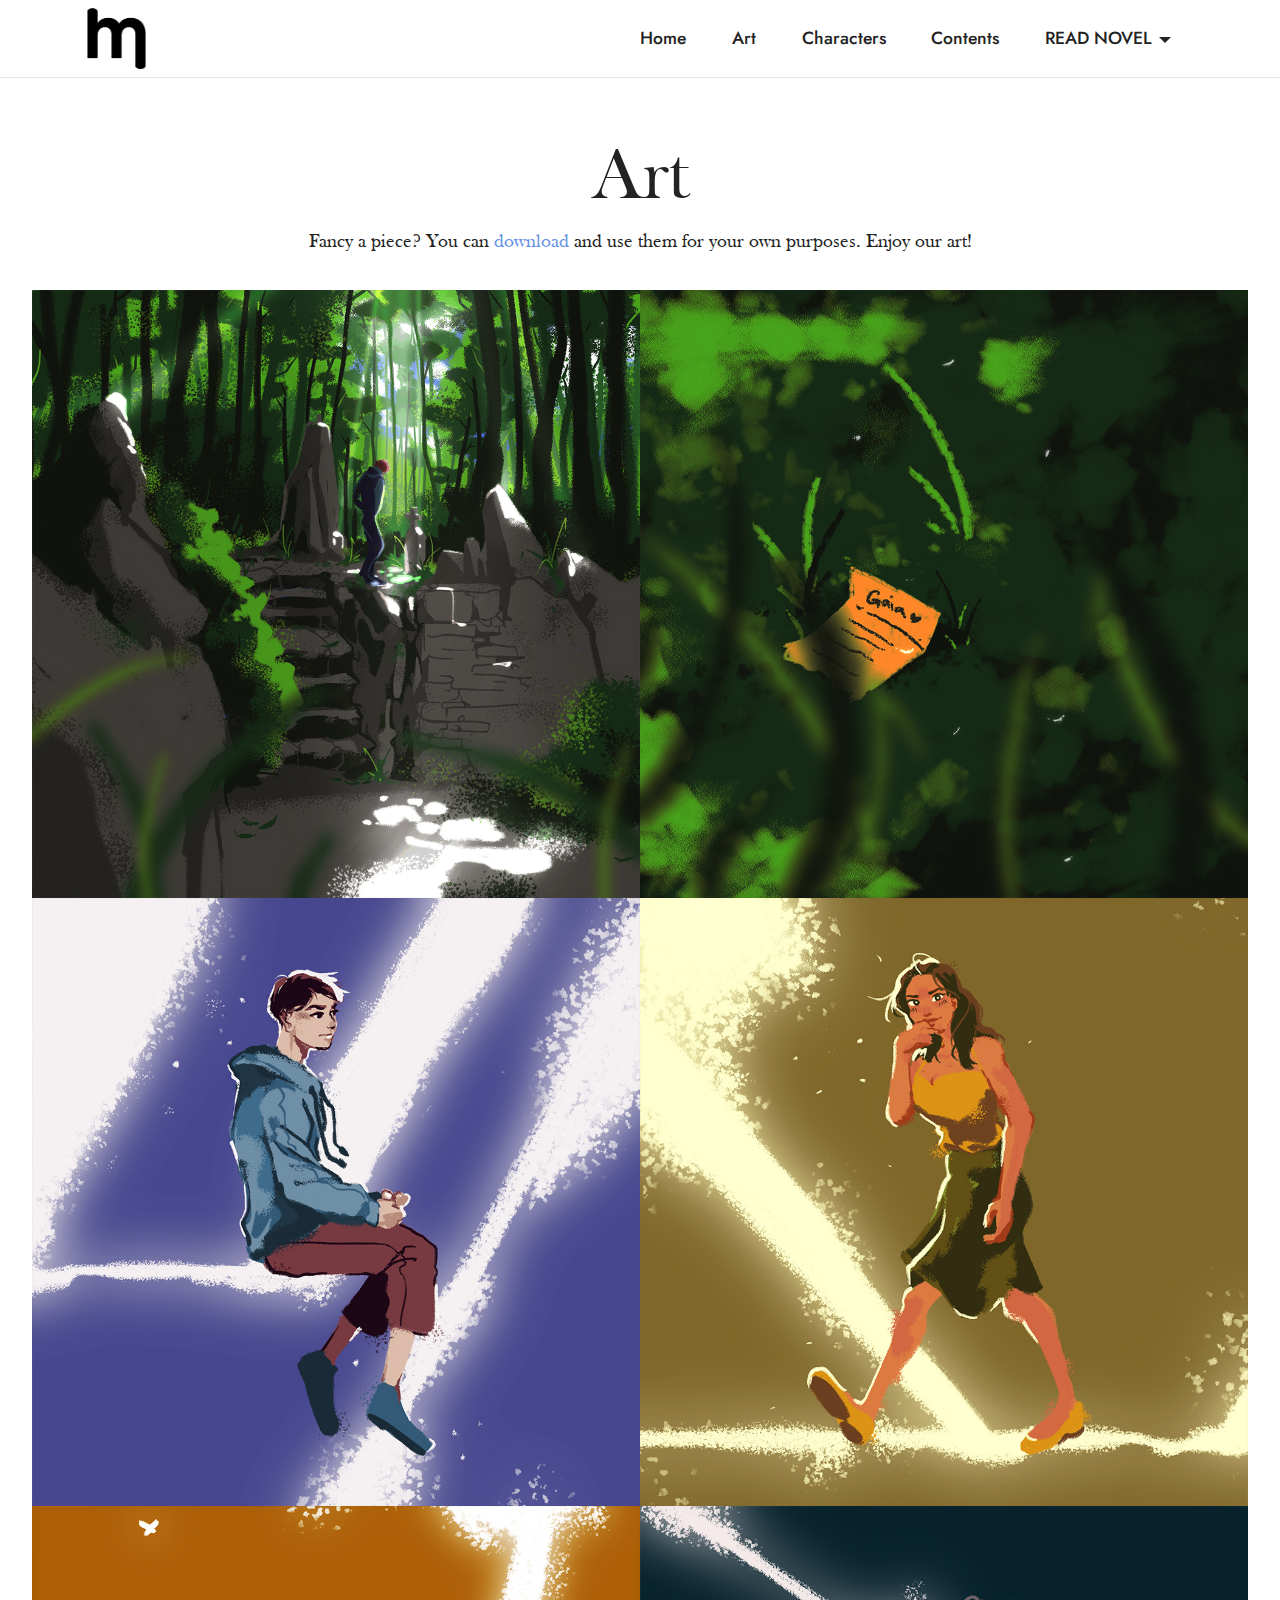
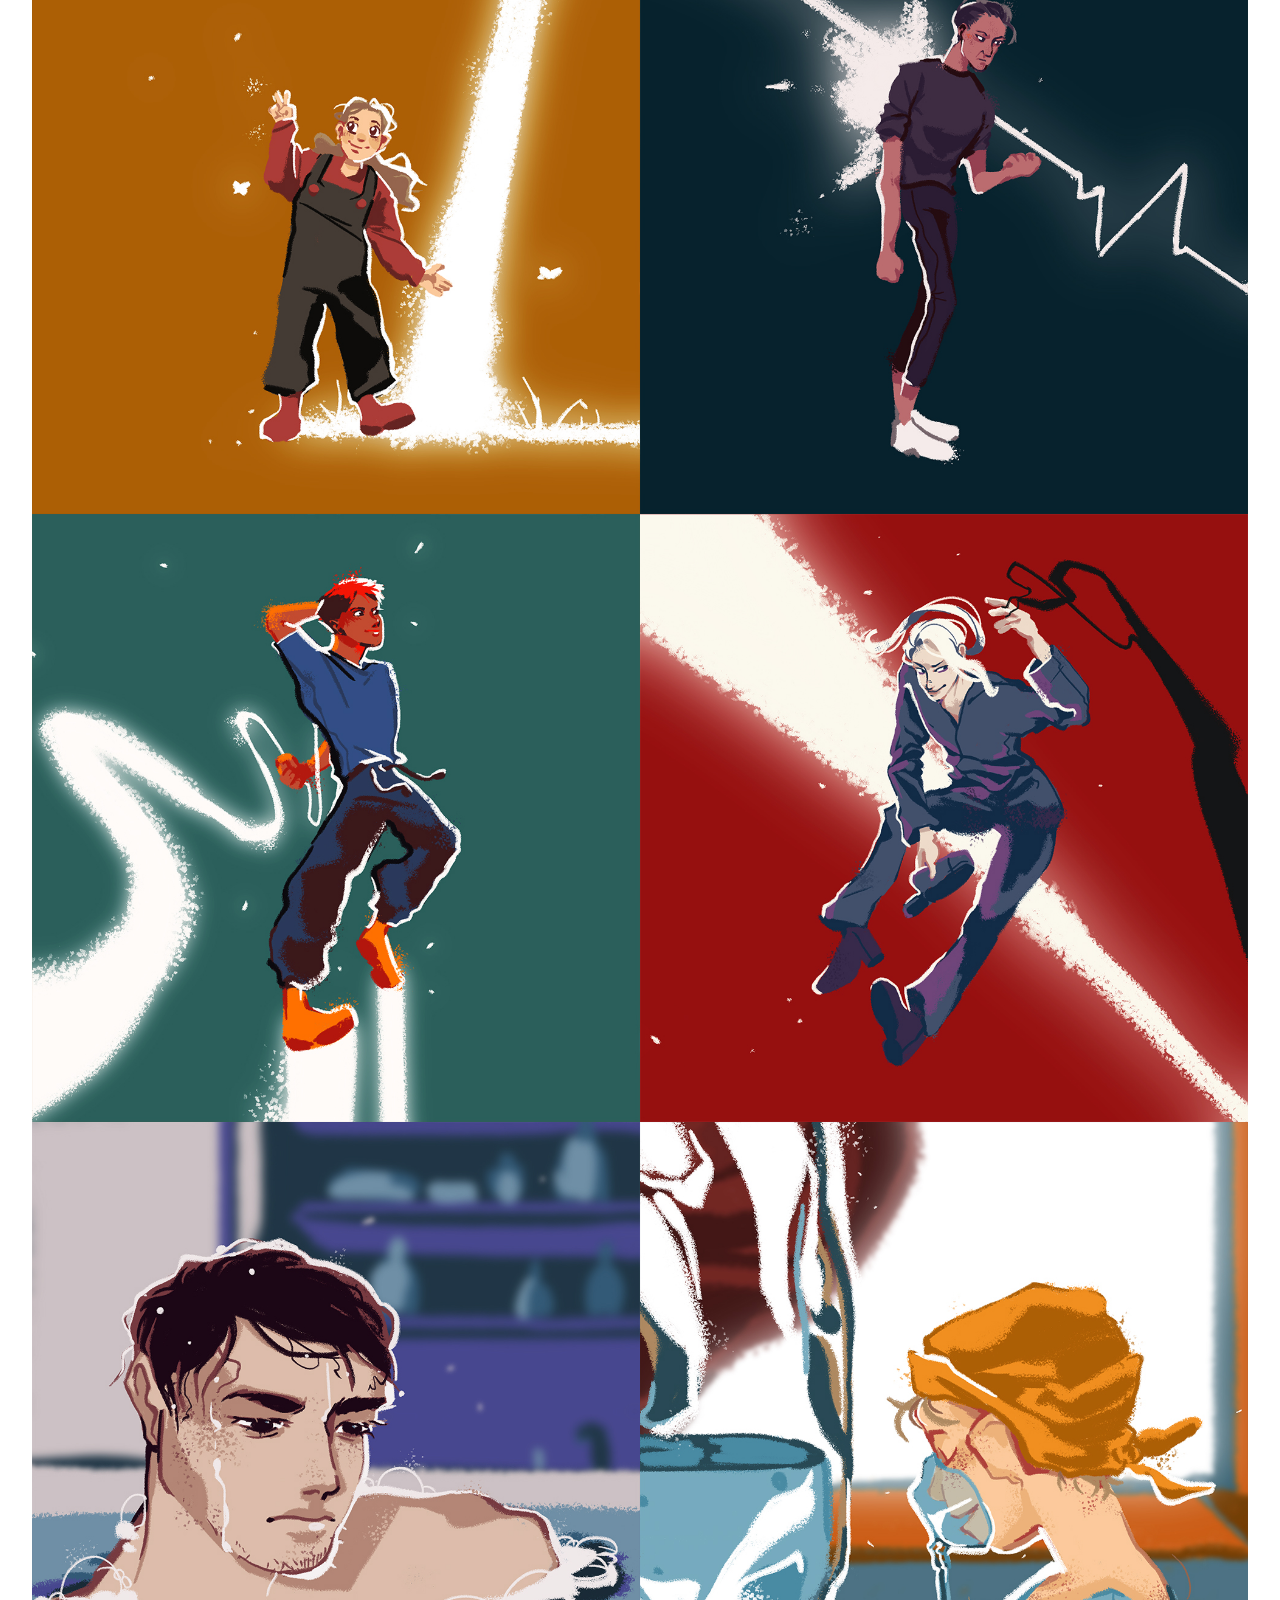
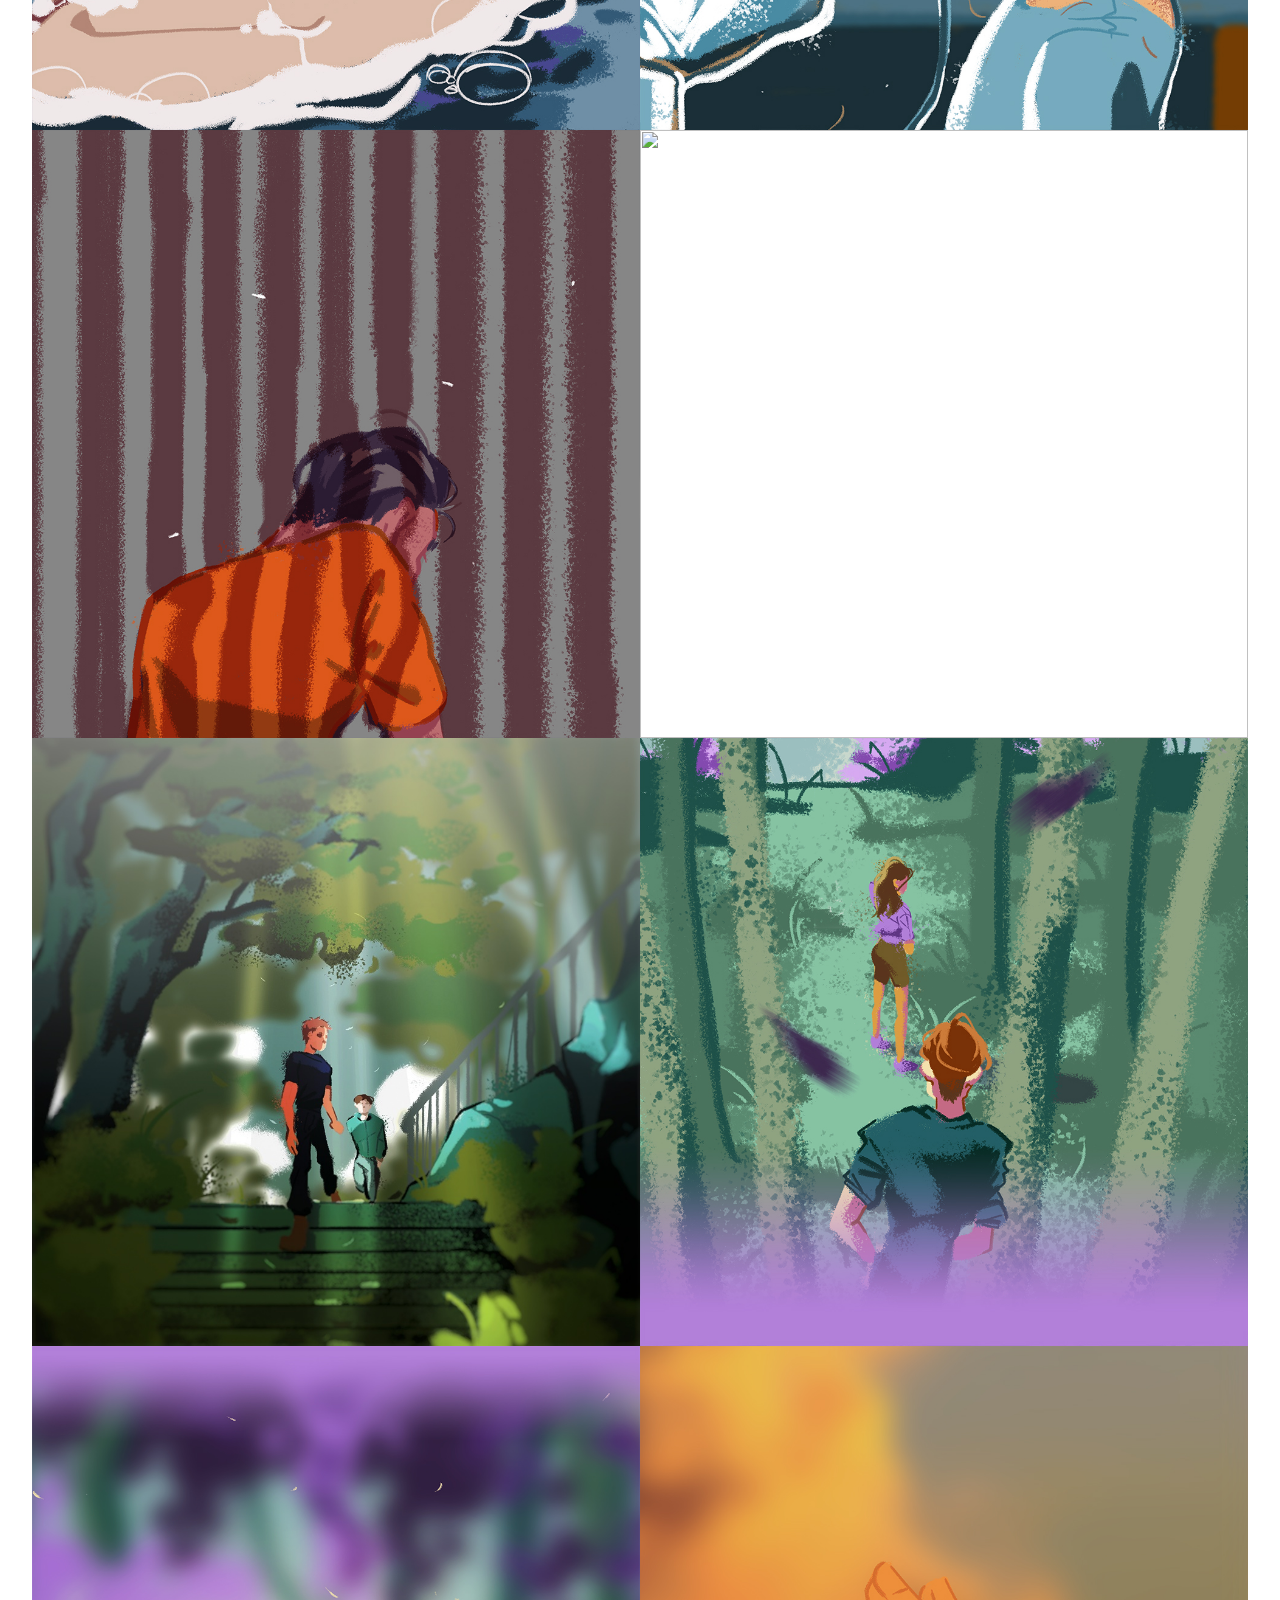
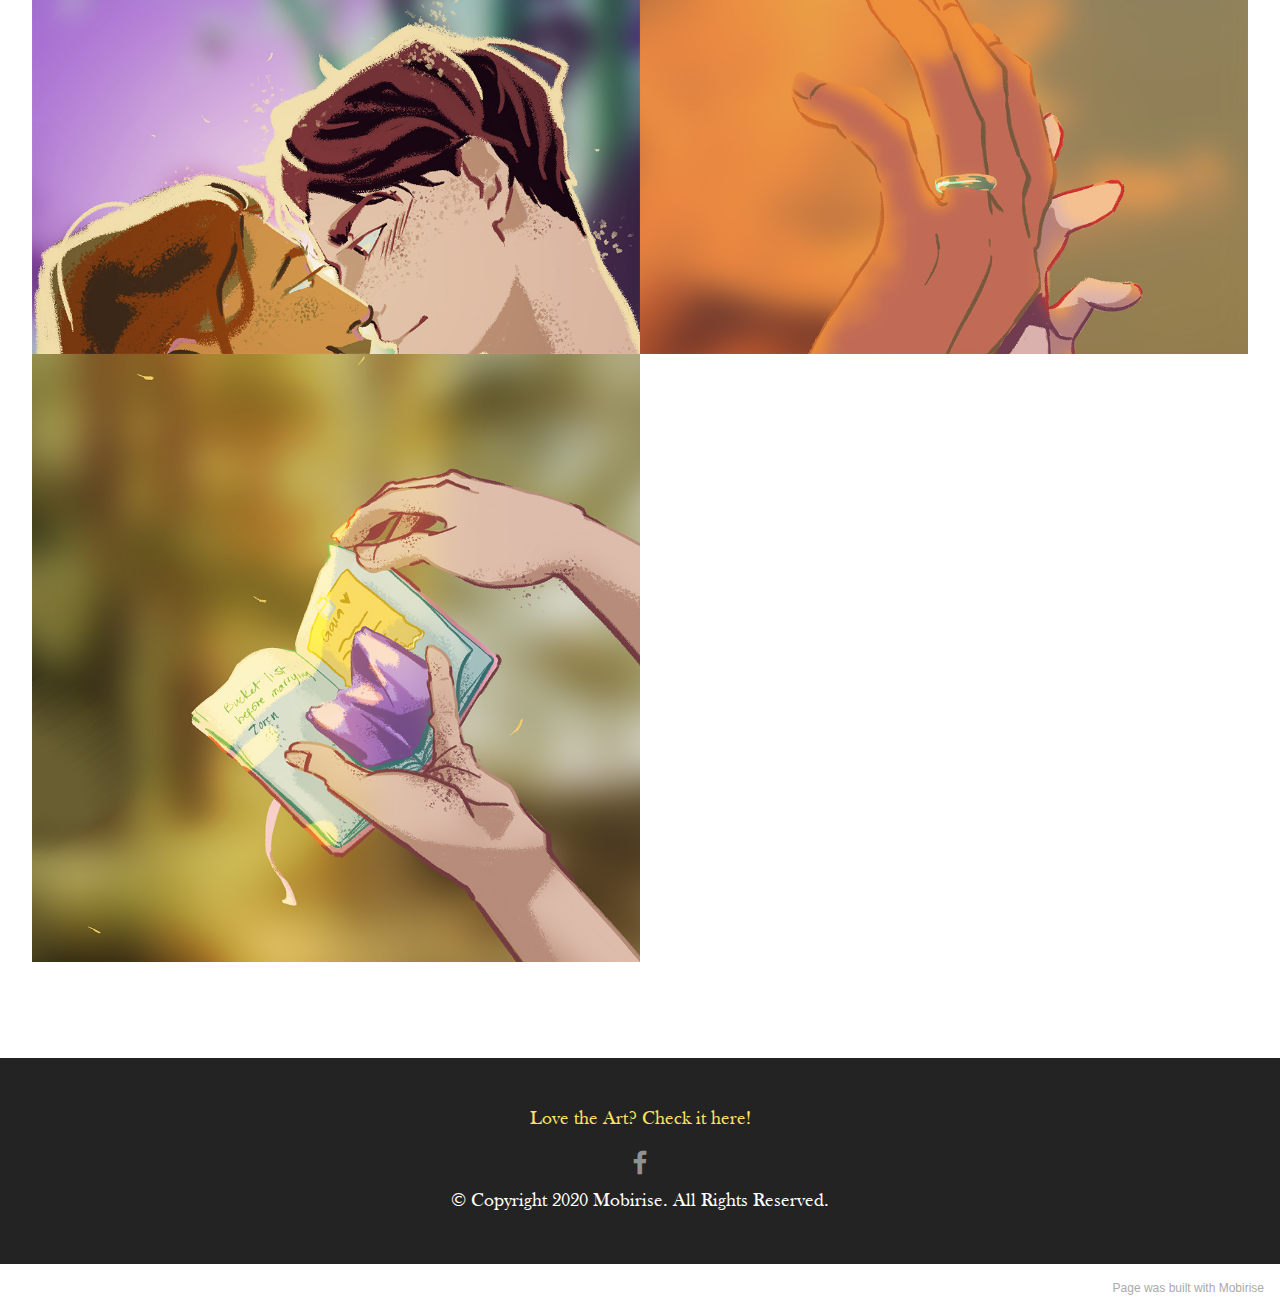
==== commit 8872d863: "web25" ====
--- a/art.html
+++ b/art.html
@@ -73,24 +73,24 @@
         </div>
         <div class="row mbr-gallery mt-4">
             <div class="col-12 col-md-6 col-lg-6 item gallery-image">
-                <div class="item-wrapper" data-toggle="modal" data-target="#soqNxoWWYz-modal">
-                    <img class="w-100" src="assets/images/bookcover.jpg" alt="" data-slide-to="0" data-target="#lb-soqNxoWWYz">
-                    <div class="icon-wrapper">
-                        <span class="mobi-mbri mobi-mbri-search mbr-iconfont mbr-iconfont-btn"></span>
-                    </div>
-                </div>
-                
-            </div><div class="col-12 col-md-6 col-lg-6 item gallery-image">
-                <div class="item-wrapper" data-toggle="modal" data-target="#soqNxoWWYz-modal">
-                    <img class="w-100" src="assets/images/backcover.jpg" alt="" data-slide-to="1" data-target="#lb-soqNxoWWYz">
-                    <div class="icon-wrapper">
-                        <span class="mobi-mbri mobi-mbri-search mbr-iconfont mbr-iconfont-btn"></span>
-                    </div>
-                </div>
-                
-            </div><div class="col-12 col-md-6 col-lg-6 item gallery-image">
-                <div class="item-wrapper" data-toggle="modal" data-target="#soqNxoWWYz-modal">
-                    <img class="w-100" src="assets/images/zoren.jpg" alt="" data-slide-to="2" data-target="#lb-soqNxoWWYz">
+                <div class="item-wrapper" data-toggle="modal" data-target="#soY4QDSHn4-modal">
+                    <img class="w-100" src="assets/images/bookcover.jpg" alt="" data-slide-to="0" data-target="#lb-soY4QDSHn4">
+                    <div class="icon-wrapper">
+                        <span class="mobi-mbri mobi-mbri-search mbr-iconfont mbr-iconfont-btn"></span>
+                    </div>
+                </div>
+                
+            </div><div class="col-12 col-md-6 col-lg-6 item gallery-image">
+                <div class="item-wrapper" data-toggle="modal" data-target="#soY4QDSHn4-modal">
+                    <img class="w-100" src="assets/images/backcover.jpg" alt="" data-slide-to="1" data-target="#lb-soY4QDSHn4">
+                    <div class="icon-wrapper">
+                        <span class="mobi-mbri mobi-mbri-search mbr-iconfont mbr-iconfont-btn"></span>
+                    </div>
+                </div>
+                
+            </div><div class="col-12 col-md-6 col-lg-6 item gallery-image">
+                <div class="item-wrapper" data-toggle="modal" data-target="#soY4QDSHn4-modal">
+                    <img class="w-100" src="assets/images/zoren.jpg" alt="" data-slide-to="2" data-target="#lb-soY4QDSHn4">
                     <div class="icon-wrapper">
                         <span class="mobi-mbri mobi-mbri-search mbr-iconfont mbr-iconfont-btn"></span>
                     </div>
@@ -98,8 +98,8 @@
                 
             </div>
             <div class="col-12 col-md-6 col-lg-6 item gallery-image">
-                <div class="item-wrapper" data-toggle="modal" data-target="#soqNxoWWYz-modal">
-                    <img class="w-100" src="assets/images/gaia.jpg" alt="" data-slide-to="3" data-target="#lb-soqNxoWWYz">
+                <div class="item-wrapper" data-toggle="modal" data-target="#soY4QDSHn4-modal">
+                    <img class="w-100" src="assets/images/gaia.jpg" alt="" data-slide-to="3" data-target="#lb-soY4QDSHn4">
                     <div class="icon-wrapper">
                         <span class="mobi-mbri mobi-mbri-search mbr-iconfont mbr-iconfont-btn"></span>
                     </div>
@@ -107,8 +107,8 @@
                 
             </div>
             <div class="col-12 col-md-6 col-lg-6 item gallery-image">
-                <div class="item-wrapper" data-toggle="modal" data-target="#soqNxoWWYz-modal">
-                    <img class="w-100" src="assets/images/layrem.jpg" alt="" data-slide-to="4" data-target="#lb-soqNxoWWYz">
+                <div class="item-wrapper" data-toggle="modal" data-target="#soY4QDSHn4-modal">
+                    <img class="w-100" src="assets/images/layrem.jpg" alt="" data-slide-to="4" data-target="#lb-soY4QDSHn4">
                     <div class="icon-wrapper">
                         <span class="mobi-mbri mobi-mbri-search mbr-iconfont mbr-iconfont-btn"></span>
                     </div>
@@ -116,61 +116,109 @@
                 
             </div>
             <div class="col-12 col-md-6 col-lg-6 item gallery-image">
-                <div class="item-wrapper" data-toggle="modal" data-target="#soqNxoWWYz-modal">
-                    <img class="w-100" src="assets/images/jose.jpg" alt="" data-slide-to="5" data-target="#lb-soqNxoWWYz">
-                    <div class="icon-wrapper">
-                        <span class="mobi-mbri mobi-mbri-search mbr-iconfont mbr-iconfont-btn"></span>
-                    </div>
-                </div>
-                
-            </div><div class="col-12 col-md-6 col-lg-6 item gallery-image">
-                <div class="item-wrapper" data-toggle="modal" data-target="#soqNxoWWYz-modal">
-                    <img class="w-100" src="assets/images/sined.jpg" alt="" data-slide-to="6" data-target="#lb-soqNxoWWYz">
-                    <div class="icon-wrapper">
-                        <span class="mobi-mbri mobi-mbri-search mbr-iconfont mbr-iconfont-btn"></span>
-                    </div>
-                </div>
-                
-            </div><div class="col-12 col-md-6 col-lg-6 item gallery-image">
-                <div class="item-wrapper" data-toggle="modal" data-target="#soqNxoWWYz-modal">
-                    <img class="w-100" src="assets/images/astradae.jpg" alt="" data-slide-to="7" data-target="#lb-soqNxoWWYz">
-                    <div class="icon-wrapper">
-                        <span class="mobi-mbri mobi-mbri-search mbr-iconfont mbr-iconfont-btn"></span>
-                    </div>
-                </div>
-                
-            </div><div class="col-12 col-md-6 col-lg-6 item gallery-image">
-                <div class="item-wrapper" data-toggle="modal" data-target="#soqNxoWWYz-modal">
-                    <img class="w-100" src="assets/images/prologue-1.jpg" alt="" data-slide-to="8" data-target="#lb-soqNxoWWYz">
-                    <div class="icon-wrapper">
-                        <span class="mobi-mbri mobi-mbri-search mbr-iconfont mbr-iconfont-btn"></span>
-                    </div>
-                </div>
-                
-            </div><div class="col-12 col-md-6 col-lg-6 item gallery-image">
-                <div class="item-wrapper" data-toggle="modal" data-target="#soqNxoWWYz-modal">
-                    <img class="w-100" src="assets/images/chap1-1.jpg" alt="" data-slide-to="9" data-target="#lb-soqNxoWWYz">
-                    <div class="icon-wrapper">
-                        <span class="mobi-mbri mobi-mbri-search mbr-iconfont mbr-iconfont-btn"></span>
-                    </div>
-                </div>
-                
-            </div><div class="col-12 col-md-6 col-lg-6 item gallery-image">
-                <div class="item-wrapper" data-toggle="modal" data-target="#soqNxoWWYz-modal">
-                    <img class="w-100" src="assets/images/chap2-1.jpg" alt="" data-slide-to="10" data-target="#lb-soqNxoWWYz">
-                    <div class="icon-wrapper">
-                        <span class="mobi-mbri mobi-mbri-search mbr-iconfont mbr-iconfont-btn"></span>
-                    </div>
-                </div>
-                
-            </div>
-        </div>
-
-        <div class="modal mbr-slider" tabindex="-1" role="dialog" aria-hidden="true" id="soqNxoWWYz-modal">
+                <div class="item-wrapper" data-toggle="modal" data-target="#soY4QDSHn4-modal">
+                    <img class="w-100" src="assets/images/jose.jpg" alt="" data-slide-to="5" data-target="#lb-soY4QDSHn4">
+                    <div class="icon-wrapper">
+                        <span class="mobi-mbri mobi-mbri-search mbr-iconfont mbr-iconfont-btn"></span>
+                    </div>
+                </div>
+                
+            </div><div class="col-12 col-md-6 col-lg-6 item gallery-image">
+                <div class="item-wrapper" data-toggle="modal" data-target="#soY4QDSHn4-modal">
+                    <img class="w-100" src="assets/images/sined.jpg" alt="" data-slide-to="6" data-target="#lb-soY4QDSHn4">
+                    <div class="icon-wrapper">
+                        <span class="mobi-mbri mobi-mbri-search mbr-iconfont mbr-iconfont-btn"></span>
+                    </div>
+                </div>
+                
+            </div><div class="col-12 col-md-6 col-lg-6 item gallery-image">
+                <div class="item-wrapper" data-toggle="modal" data-target="#soY4QDSHn4-modal">
+                    <img class="w-100" src="assets/images/astradae.jpg" alt="" data-slide-to="7" data-target="#lb-soY4QDSHn4">
+                    <div class="icon-wrapper">
+                        <span class="mobi-mbri mobi-mbri-search mbr-iconfont mbr-iconfont-btn"></span>
+                    </div>
+                </div>
+                
+            </div><div class="col-12 col-md-6 col-lg-6 item gallery-image">
+                <div class="item-wrapper" data-toggle="modal" data-target="#soY4QDSHn4-modal">
+                    <img class="w-100" src="assets/images/prologue-1.jpg" alt="" data-slide-to="8" data-target="#lb-soY4QDSHn4">
+                    <div class="icon-wrapper">
+                        <span class="mobi-mbri mobi-mbri-search mbr-iconfont mbr-iconfont-btn"></span>
+                    </div>
+                </div>
+                
+            </div><div class="col-12 col-md-6 col-lg-6 item gallery-image">
+                <div class="item-wrapper" data-toggle="modal" data-target="#soY4QDSHn4-modal">
+                    <img class="w-100" src="assets/images/chap1-1.jpg" alt="" data-slide-to="9" data-target="#lb-soY4QDSHn4">
+                    <div class="icon-wrapper">
+                        <span class="mobi-mbri mobi-mbri-search mbr-iconfont mbr-iconfont-btn"></span>
+                    </div>
+                </div>
+                
+            </div><div class="col-12 col-md-6 col-lg-6 item gallery-image">
+                <div class="item-wrapper" data-toggle="modal" data-target="#soY4QDSHn4-modal">
+                    <img class="w-100" src="assets/images/chap2-1.jpg" alt="" data-slide-to="10" data-target="#lb-soY4QDSHn4">
+                    <div class="icon-wrapper">
+                        <span class="mobi-mbri mobi-mbri-search mbr-iconfont mbr-iconfont-btn"></span>
+                    </div>
+                </div>
+                
+            </div><div class="col-12 col-md-6 col-lg-6 item gallery-image">
+                <div class="item-wrapper" data-toggle="modal" data-target="#soY4QDSHn4-modal">
+                    <img class="w-100" src="assets/images/1-1.png" alt="" data-slide-to="11" data-target="#lb-soY4QDSHn4">
+                    <div class="icon-wrapper">
+                        <span class="mobi-mbri mobi-mbri-search mbr-iconfont mbr-iconfont-btn"></span>
+                    </div>
+                </div>
+                
+            </div><div class="col-12 col-md-6 col-lg-6 item gallery-image">
+                <div class="item-wrapper" data-toggle="modal" data-target="#soY4QDSHn4-modal">
+                    <img class="w-100" src="assets/images/2-shrunk-1.jpeg" alt="" data-slide-to="12" data-target="#lb-soY4QDSHn4">
+                    <div class="icon-wrapper">
+                        <span class="mobi-mbri mobi-mbri-search mbr-iconfont mbr-iconfont-btn"></span>
+                    </div>
+                </div>
+                
+            </div><div class="col-12 col-md-6 col-lg-6 item gallery-image">
+                <div class="item-wrapper" data-toggle="modal" data-target="#soY4QDSHn4-modal">
+                    <img class="w-100" src="assets/images/3-1.jpg" alt="" data-slide-to="13" data-target="#lb-soY4QDSHn4">
+                    <div class="icon-wrapper">
+                        <span class="mobi-mbri mobi-mbri-search mbr-iconfont mbr-iconfont-btn"></span>
+                    </div>
+                </div>
+                
+            </div><div class="col-12 col-md-6 col-lg-6 item gallery-image">
+                <div class="item-wrapper" data-toggle="modal" data-target="#soY4QDSHn4-modal">
+                    <img class="w-100" src="assets/images/1-1.jpg" alt="" data-slide-to="14" data-target="#lb-soY4QDSHn4">
+                    <div class="icon-wrapper">
+                        <span class="mobi-mbri mobi-mbri-search mbr-iconfont mbr-iconfont-btn"></span>
+                    </div>
+                </div>
+                
+            </div><div class="col-12 col-md-6 col-lg-6 item gallery-image">
+                <div class="item-wrapper" data-toggle="modal" data-target="#soY4QDSHn4-modal">
+                    <img class="w-100" src="assets/images/2-4.jpg" alt="" data-slide-to="15" data-target="#lb-soY4QDSHn4">
+                    <div class="icon-wrapper">
+                        <span class="mobi-mbri mobi-mbri-search mbr-iconfont mbr-iconfont-btn"></span>
+                    </div>
+                </div>
+                
+            </div><div class="col-12 col-md-6 col-lg-6 item gallery-image">
+                <div class="item-wrapper" data-toggle="modal" data-target="#soY4QDSHn4-modal">
+                    <img class="w-100" src="assets/images/shrunk.jpg" alt="" data-slide-to="16" data-target="#lb-soY4QDSHn4">
+                    <div class="icon-wrapper">
+                        <span class="mobi-mbri mobi-mbri-search mbr-iconfont mbr-iconfont-btn"></span>
+                    </div>
+                </div>
+                
+            </div>
+        </div>
+
+        <div class="modal mbr-slider" tabindex="-1" role="dialog" aria-hidden="true" id="soY4QDSHn4-modal">
             <div class="modal-dialog" role="document">
                 <div class="modal-content">
                     <div class="modal-body">
-                        <div class="carousel slide" id="lb-soqNxoWWYz" data-interval="5000">
+                        <div class="carousel slide" id="lb-soY4QDSHn4" data-interval="5000">
                             <div class="carousel-inner">
                                 <div class="carousel-item active">
                                     <img class="d-block w-100" src="assets/images/bookcover.jpg" alt="">
@@ -197,21 +245,33 @@
                                     <img class="d-block w-100" src="assets/images/chap1-1.jpg" alt="">
                                 </div><div class="carousel-item">
                                     <img class="d-block w-100" src="assets/images/chap2-1.jpg" alt="">
+                                </div><div class="carousel-item">
+                                    <img class="d-block w-100" src="assets/images/1-1.png" alt="">
+                                </div><div class="carousel-item">
+                                    <img class="d-block w-100" src="assets/images/2-shrunk-1.jpeg" alt="">
+                                </div><div class="carousel-item">
+                                    <img class="d-block w-100" src="assets/images/3-1.jpg" alt="">
+                                </div><div class="carousel-item">
+                                    <img class="d-block w-100" src="assets/images/1-1.jpg" alt="">
+                                </div><div class="carousel-item">
+                                    <img class="d-block w-100" src="assets/images/2-4.jpg" alt="">
+                                </div><div class="carousel-item">
+                                    <img class="d-block w-100" src="assets/images/shrunk.jpg" alt="">
                                 </div>
                             </div>
                             <ol class="carousel-indicators">
-                                <li data-slide-to="0" class="active" data-target="#lb-soqNxoWWYz"></li><li data-slide-to="1" class="active" data-target="#lb-soqNxoWWYz"></li><li data-slide-to="2" class="active" data-target="#lb-soqNxoWWYz"></li>
-                                <li data-slide-to="3" data-target="#lb-soqNxoWWYz"></li>
-                                <li data-slide-to="4" data-target="#lb-soqNxoWWYz"></li>
-                                <li data-slide-to="5" data-target="#lb-soqNxoWWYz"></li><li data-slide-to="6" data-target="#lb-soqNxoWWYz"></li><li data-slide-to="7" data-target="#lb-soqNxoWWYz"></li><li data-slide-to="8" data-target="#lb-soqNxoWWYz"></li><li data-slide-to="9" data-target="#lb-soqNxoWWYz"></li><li data-slide-to="10" data-target="#lb-soqNxoWWYz"></li>
+                                <li data-slide-to="0" class="active" data-target="#lb-soY4QDSHn4"></li><li data-slide-to="1" class="active" data-target="#lb-soY4QDSHn4"></li><li data-slide-to="2" class="active" data-target="#lb-soY4QDSHn4"></li>
+                                <li data-slide-to="3" data-target="#lb-soY4QDSHn4"></li>
+                                <li data-slide-to="4" data-target="#lb-soY4QDSHn4"></li>
+                                <li data-slide-to="5" data-target="#lb-soY4QDSHn4"></li><li data-slide-to="6" data-target="#lb-soY4QDSHn4"></li><li data-slide-to="7" data-target="#lb-soY4QDSHn4"></li><li data-slide-to="8" data-target="#lb-soY4QDSHn4"></li><li data-slide-to="9" data-target="#lb-soY4QDSHn4"></li><li data-slide-to="10" data-target="#lb-soY4QDSHn4"></li><li data-slide-to="11" data-target="#lb-soY4QDSHn4"></li><li data-slide-to="12" data-target="#lb-soY4QDSHn4"></li><li data-slide-to="13" data-target="#lb-soY4QDSHn4"></li><li data-slide-to="14" data-target="#lb-soY4QDSHn4"></li><li data-slide-to="15" data-target="#lb-soY4QDSHn4"></li><li data-slide-to="16" data-target="#lb-soY4QDSHn4"></li>
                             </ol>
                             <a role="button" href="" class="close" data-dismiss="modal" aria-label="Close">
                             </a>
-                            <a class="carousel-control-prev carousel-control" role="button" data-slide="prev" href="#lb-soqNxoWWYz">
+                            <a class="carousel-control-prev carousel-control" role="button" data-slide="prev" href="#lb-soY4QDSHn4">
                                 <span class="mobi-mbri mobi-mbri-arrow-prev" aria-hidden="true"></span>
                                 <span class="sr-only">Previous</span>
                             </a>
-                            <a class="carousel-control-next carousel-control" role="button" data-slide="next" href="#lb-soqNxoWWYz">
+                            <a class="carousel-control-next carousel-control" role="button" data-slide="next" href="#lb-soY4QDSHn4">
                                 <span class="mobi-mbri mobi-mbri-arrow-next" aria-hidden="true"></span>
                                 <span class="sr-only">Next</span>
                             </a>
@@ -259,7 +319,7 @@
             </div>
         </div>
     </div>
-</section><section style="background-color: #fff; font-family: -apple-system, BlinkMacSystemFont, 'Segoe UI', 'Roboto', 'Helvetica Neue', Arial, sans-serif; color:#aaa; font-size:12px; padding: 0; align-items: center; display: flex;"><a href="https://mobirise.site/v" style="flex: 1 1; height: 3rem; padding-left: 1rem;"></a><p style="flex: 0 0 auto; margin:0; padding-right:1rem;">Design a free website - <a href="https://mobirise.site/w" style="color:#aaa;">More</a></p></section><script src="assets/web/assets/jquery/jquery.min.js"></script>  <script src="assets/popper/popper.min.js"></script>  <script src="assets/tether/tether.min.js"></script>  <script src="assets/bootstrap/js/bootstrap.min.js"></script>  <script src="assets/smoothscroll/smooth-scroll.js"></script>  <script src="assets/dropdown/js/nav-dropdown.js"></script>  <script src="assets/dropdown/js/navbar-dropdown.js"></script>  <script src="assets/touchswipe/jquery.touch-swipe.min.js"></script>  <script src="assets/theme/js/script.js"></script>  
+</section><section style="background-color: #fff; font-family: -apple-system, BlinkMacSystemFont, 'Segoe UI', 'Roboto', 'Helvetica Neue', Arial, sans-serif; color:#aaa; font-size:12px; padding: 0; align-items: center; display: flex;"><a href="https://mobirise.site/m" style="flex: 1 1; height: 3rem; padding-left: 1rem;"></a><p style="flex: 0 0 auto; margin:0; padding-right:1rem;">Page was <a href="https://mobirise.site/h" style="color:#aaa;">built with</a> Mobirise</p></section><script src="assets/web/assets/jquery/jquery.min.js"></script>  <script src="assets/popper/popper.min.js"></script>  <script src="assets/tether/tether.min.js"></script>  <script src="assets/bootstrap/js/bootstrap.min.js"></script>  <script src="assets/smoothscroll/smooth-scroll.js"></script>  <script src="assets/dropdown/js/nav-dropdown.js"></script>  <script src="assets/dropdown/js/navbar-dropdown.js"></script>  <script src="assets/touchswipe/jquery.touch-swipe.min.js"></script>  <script src="assets/theme/js/script.js"></script>  
   
   
 </body>
--- a/assets/mobirise/css/mbr-additional.css
+++ b/assets/mobirise/css/mbr-additional.css
@@ -4036,61 +4036,179 @@
     left: -1rem;
   }
 }
-.cid-snxfCKTkIe {
-  background-image: url("../../../assets/images/chap1blur.jpg");
-}
-.cid-snxfCKTkIe .number-wrap {
+.cid-soRqRAQuRB {
+  background-image: url("../../../assets/images/1.png");
+}
+@media (max-width: 991px) {
+  .cid-soRqRAQuRB .image-wrapper {
+    margin-bottom: 1rem;
+  }
+}
+.cid-soRqRAQuRB .row {
+  flex-direction: row-reverse;
+}
+.cid-soRqRAQuRB img {
+  width: 100%;
+}
+.cid-soRqS3PIWn {
+  background-image: url("../../../assets/images/2.png");
+}
+@media (max-width: 991px) {
+  .cid-soRqS3PIWn .image-wrapper {
+    margin-bottom: 1rem;
+  }
+}
+.cid-soRqS3PIWn .row {
+  flex-direction: row-reverse;
+}
+.cid-soRqS3PIWn img {
+  width: 100%;
+}
+.cid-soRqSt0jVX {
+  background-image: url("../../../assets/images/3.png");
+}
+@media (max-width: 991px) {
+  .cid-soRqSt0jVX .image-wrapper {
+    margin-bottom: 1rem;
+  }
+}
+.cid-soRqSt0jVX .row {
+  flex-direction: row-reverse;
+}
+.cid-soRqSt0jVX img {
+  width: 100%;
+}
+.cid-soRqTCUvau {
+  padding-top: 3rem;
+  padding-bottom: 3rem;
+  background-color: #b17fd8;
+}
+.cid-soRrlPcxLO {
+  background-image: url("../../../assets/images/1-1.jpg");
+}
+@media (max-width: 991px) {
+  .cid-soRrlPcxLO .image-wrapper {
+    margin-bottom: 1rem;
+  }
+}
+.cid-soRrlPcxLO .row {
+  flex-direction: row-reverse;
+}
+.cid-soRrlPcxLO img {
+  width: 100%;
+}
+.cid-soRrmi0hex {
+  background-image: url("../../../assets/images/2-1.jpg");
+}
+@media (max-width: 991px) {
+  .cid-soRrmi0hex .image-wrapper {
+    margin-bottom: 1rem;
+  }
+}
+.cid-soRrmi0hex .row {
+  flex-direction: row-reverse;
+}
+.cid-soRrmi0hex img {
+  width: 100%;
+}
+.cid-soRrqsoO0q {
+  padding-top: 3rem;
+  padding-bottom: 3rem;
+  background-color: #b17fd8;
+}
+.cid-soRrrpnIt4 {
+  background-image: url("../../../assets/images/1-4.jpg");
+}
+@media (max-width: 991px) {
+  .cid-soRrrpnIt4 .image-wrapper {
+    margin-bottom: 1rem;
+  }
+}
+.cid-soRrrpnIt4 .row {
+  flex-direction: row-reverse;
+}
+.cid-soRrrpnIt4 img {
+  width: 100%;
+}
+.cid-soRrrM0Qbz {
+  background-image: url("../../../assets/images/2-4.jpg");
+}
+@media (max-width: 991px) {
+  .cid-soRrrM0Qbz .image-wrapper {
+    margin-bottom: 1rem;
+  }
+}
+.cid-soRrrM0Qbz .row {
+  flex-direction: row-reverse;
+}
+.cid-soRrrM0Qbz img {
+  width: 100%;
+}
+.cid-soRrs6dZoN {
+  background-image: url("../../../assets/images/3-5.jpg");
+}
+@media (max-width: 991px) {
+  .cid-soRrs6dZoN .image-wrapper {
+    margin-bottom: 1rem;
+  }
+}
+.cid-soRrs6dZoN .row {
+  flex-direction: row-reverse;
+}
+.cid-soRrs6dZoN img {
+  width: 100%;
+}
+.cid-soRrwF95f9 {
+  padding-top: 3rem;
+  padding-bottom: 3rem;
+  background-color: #ffffff;
+}
+.cid-soRrwZfwCm {
+  background-image: url("../../../assets/images/1-3.jpg");
+}
+@media (max-width: 991px) {
+  .cid-soRrwZfwCm .image-wrapper {
+    margin-bottom: 1rem;
+  }
+}
+.cid-soRrwZfwCm .row {
+  flex-direction: row-reverse;
+}
+.cid-soRrwZfwCm img {
+  width: 100%;
+}
+.cid-soRrxjRsd3 {
+  background-image: url("../../../assets/images/2-3.jpg");
+}
+@media (max-width: 991px) {
+  .cid-soRrxjRsd3 .image-wrapper {
+    margin-bottom: 1rem;
+  }
+}
+.cid-soRrxjRsd3 .row {
+  flex-direction: row-reverse;
+}
+.cid-soRrxjRsd3 img {
+  width: 100%;
+}
+.cid-soXTRNUyqJ {
+  padding-top: 3rem;
+  padding-bottom: 3rem;
+  background-color: #ffffff;
+}
+.cid-soRryaHyGN {
+  padding-top: 0rem;
+  padding-bottom: 3rem;
+  background-color: #ffffff;
+}
+.cid-soRryaHyGN .mbr-section-title {
+  color: #ffffff;
+  text-align: left;
+}
+.cid-soRryaHyGN .mbr-text,
+.cid-soRryaHyGN .mbr-section-btn {
   color: #ffffff;
   text-align: center;
-}
-.cid-snxfCKTkIe .number {
-  color: #ffffff;
-}
-.cid-snxfCKTkIe .period {
-  display: block;
-}
-.cid-snxfCKTkIe .dot {
-  display: none;
-}
-@media (max-width: 767px) {
-  .cid-snxfCKTkIe .period {
-    font-size: 0.8rem;
-  }
-}
-.cid-snxfCKTkIe .btn {
-  height: 100%;
-  margin: 0;
-}
-.cid-snxfCKTkIe .mbr-section-btn {
-  margin-bottom: 1.2rem;
-}
-.cid-snxfCKTkIe .mbr-section-title {
-  color: #ffffff;
-}
-.cid-snxfCKTkIe .mbr-text {
-  color: #ffffff;
-}
-.cid-snxfCKTkIe .icons-menu .soc-item {
-  padding-left: 8px;
-  padding-right: 8px;
-}
-.cid-snxfCKTkIe .icons-menu .soc-item .mbr-iconfont {
-  font-size: 2rem;
-  display: flex;
-  border-radius: 50%;
-  text-align: center;
-  color: #ffffff;
-  border: 2px solid #ffffff;
-  justify-content: center;
-  align-content: center;
-  transition: all 0.3s;
-}
-.cid-snxfCKTkIe .icons-menu .soc-item .mbr-iconfont:before {
-  padding: 0.6rem;
-}
-.cid-snxfCKTkIe .icons-menu .soc-item .mbr-iconfont:hover {
-  background-color: #ffffff;
-  color: #000000;
 }
 .cid-s48P1Icc8J {
   padding-top: 3rem;
@@ -5570,2156 +5688,3 @@
 .cid-s48P1Icc8J .media-container-row .mbr-text {
   color: #ffffff;
 }
-.cid-s48OLK6784 {
-  z-index: 1000;
-  width: 100%;
-  position: relative;
-  min-height: 60px;
-}
-.cid-s48OLK6784 nav.navbar {
-  position: fixed;
-}
-.cid-s48OLK6784 .dropdown-item:before {
-  font-family: Moririse2 !important;
-  content: '\e966';
-  display: inline-block;
-  width: 0;
-  position: absolute;
-  left: 1rem;
-  top: 0.5rem;
-  margin-right: 0.5rem;
-  line-height: 1;
-  font-size: inherit;
-  vertical-align: middle;
-  text-align: center;
-  overflow: hidden;
-  transform: scale(0, 1);
-  transition: all 0.25s ease-in-out;
-}
-.cid-s48OLK6784 .dropdown-menu {
-  padding: 0;
-}
-.cid-s48OLK6784 .dropdown-item {
-  border-bottom: 1px solid #e6e6e6;
-}
-.cid-s48OLK6784 .dropdown-item:hover,
-.cid-s48OLK6784 .dropdown-item:focus {
-  background: #6592e6 !important;
-  color: white !important;
-}
-.cid-s48OLK6784 .nav-dropdown .link {
-  padding: 0 0.3em !important;
-  margin: .667em 1em !important;
-}
-.cid-s48OLK6784 .nav-dropdown .link.dropdown-toggle::after {
-  margin-left: 0.5rem;
-  margin-top: 0.2rem;
-}
-.cid-s48OLK6784 .nav-link {
-  position: relative;
-}
-.cid-s48OLK6784 .container {
-  display: flex;
-  margin: auto;
-}
-.cid-s48OLK6784 .iconfont-wrapper {
-  color: #000000 !important;
-  font-size: 1.5rem;
-  padding-right: .5rem;
-}
-.cid-s48OLK6784 .navbar-caption {
-  padding-right: 4rem;
-}
-.cid-s48OLK6784 .dropdown-menu,
-.cid-s48OLK6784 .navbar.opened {
-  background: #ffffff !important;
-}
-.cid-s48OLK6784 .nav-item:focus,
-.cid-s48OLK6784 .nav-link:focus {
-  outline: none;
-}
-.cid-s48OLK6784 .dropdown .dropdown-menu .dropdown-item {
-  width: auto;
-  transition: all 0.25s ease-in-out;
-}
-.cid-s48OLK6784 .dropdown .dropdown-menu .dropdown-item::after {
-  right: 0.5rem;
-}
-.cid-s48OLK6784 .dropdown .dropdown-menu .dropdown-item .mbr-iconfont {
-  margin-left: -1.8rem;
-  padding-right: 1rem;
-  font-size: inherit;
-}
-.cid-s48OLK6784 .dropdown .dropdown-menu .dropdown-item .mbr-iconfont:before {
-  display: inline-block;
-  transform: scale(1, 1);
-  transition: all 0.25s ease-in-out;
-}
-.cid-s48OLK6784 .collapsed .dropdown-menu .dropdown-item:before {
-  display: none;
-}
-.cid-s48OLK6784 .collapsed .dropdown .dropdown-menu .dropdown-item {
-  padding: 0.235em 1.5em 0.235em 1.5em !important;
-  transition: none;
-  margin: 0 !important;
-}
-.cid-s48OLK6784 .navbar {
-  min-height: 77px;
-  transition: all .3s;
-  border-bottom: 1px solid transparent;
-  background: #ffffff;
-}
-.cid-s48OLK6784 .navbar:not(.navbar-short) {
-  border-bottom: 1px solid #e6e6e6;
-}
-.cid-s48OLK6784 .navbar.opened {
-  transition: all .3s;
-}
-.cid-s48OLK6784 .navbar .dropdown-item {
-  padding: .5rem 1.8rem;
-}
-.cid-s48OLK6784 .navbar .navbar-logo img {
-  width: auto;
-}
-.cid-s48OLK6784 .navbar .navbar-collapse {
-  justify-content: flex-end;
-  z-index: 1;
-}
-.cid-s48OLK6784 .navbar.collapsed .nav-item .nav-link::before {
-  display: none;
-}
-.cid-s48OLK6784 .navbar.collapsed.opened .dropdown-menu {
-  top: 0;
-}
-@media (min-width: 992px) {
-  .cid-s48OLK6784 .navbar.collapsed.opened:not(.navbar-short) .navbar-collapse {
-    max-height: calc(98.5vh - 3.8rem);
-  }
-}
-.cid-s48OLK6784 .navbar.collapsed .dropdown-menu .dropdown-submenu {
-  left: 0 !important;
-}
-.cid-s48OLK6784 .navbar.collapsed .dropdown-menu .dropdown-item:after {
-  right: auto;
-}
-.cid-s48OLK6784 .navbar.collapsed .dropdown-menu .dropdown-toggle[data-toggle="dropdown-submenu"]:after {
-  margin-left: 0.5rem;
-  margin-top: 0.2rem;
-  border-top: 0.35em solid;
-  border-right: 0.35em solid transparent;
-  border-left: 0.35em solid transparent;
-  border-bottom: 0;
-  top: 55%;
-}
-.cid-s48OLK6784 .navbar.collapsed ul.navbar-nav li {
-  margin: auto;
-}
-.cid-s48OLK6784 .navbar.collapsed .dropdown-menu .dropdown-item {
-  padding: .25rem 1.5rem;
-  text-align: center;
-}
-.cid-s48OLK6784 .navbar.collapsed .icons-menu {
-  padding-left: 0;
-  padding-right: 0;
-  padding-top: .5rem;
-  padding-bottom: .5rem;
-}
-@media (max-width: 991px) {
-  .cid-s48OLK6784 .navbar .nav-item .nav-link::before {
-    display: none;
-  }
-  .cid-s48OLK6784 .navbar.opened .dropdown-menu {
-    top: 0;
-  }
-  .cid-s48OLK6784 .navbar .dropdown-menu .dropdown-submenu {
-    left: 0 !important;
-  }
-  .cid-s48OLK6784 .navbar .dropdown-menu .dropdown-item:after {
-    right: auto;
-  }
-  .cid-s48OLK6784 .navbar .dropdown-menu .dropdown-toggle[data-toggle="dropdown-submenu"]:after {
-    margin-left: 0.5rem;
-    margin-top: 0.2rem;
-    border-top: 0.35em solid;
-    border-right: 0.35em solid transparent;
-    border-left: 0.35em solid transparent;
-    border-bottom: 0;
-    top: 55%;
-  }
-  .cid-s48OLK6784 .navbar .navbar-logo img {
-    height: 3.8rem !important;
-  }
-  .cid-s48OLK6784 .navbar ul.navbar-nav li {
-    margin: auto;
-  }
-  .cid-s48OLK6784 .navbar .dropdown-menu .dropdown-item {
-    padding: .25rem 1.5rem !important;
-    text-align: center;
-  }
-  .cid-s48OLK6784 .navbar .navbar-brand {
-    flex-shrink: initial;
-    flex-basis: auto;
-    word-break: break-word;
-    padding-right: 2rem;
-  }
-  .cid-s48OLK6784 .navbar .navbar-toggler {
-    flex-basis: auto;
-  }
-  .cid-s48OLK6784 .navbar .icons-menu {
-    padding-left: 0;
-    padding-top: .5rem;
-    padding-bottom: .5rem;
-  }
-}
-.cid-s48OLK6784 .navbar.navbar-short {
-  min-height: 60px;
-}
-.cid-s48OLK6784 .navbar.navbar-short .navbar-logo img {
-  height: 3rem !important;
-}
-.cid-s48OLK6784 .navbar.navbar-short .navbar-brand {
-  padding: 0;
-}
-.cid-s48OLK6784 .navbar-brand {
-  flex-shrink: 0;
-  align-items: center;
-  margin-right: 0;
-  padding: 0;
-  transition: all .3s;
-  word-break: break-word;
-  z-index: 1;
-}
-.cid-s48OLK6784 .navbar-brand .navbar-caption {
-  line-height: inherit !important;
-}
-.cid-s48OLK6784 .navbar-brand .navbar-logo a {
-  outline: none;
-}
-.cid-s48OLK6784 .dropdown-item.active,
-.cid-s48OLK6784 .dropdown-item:active {
-  background-color: transparent;
-}
-.cid-s48OLK6784 .navbar-expand-lg .navbar-nav .nav-link {
-  padding: 0;
-}
-.cid-s48OLK6784 .nav-dropdown .link.dropdown-toggle {
-  margin-right: 1.667em;
-}
-.cid-s48OLK6784 .nav-dropdown .link.dropdown-toggle[aria-expanded="true"] {
-  margin-right: 0;
-  padding: 0.667em 1.667em;
-}
-.cid-s48OLK6784 .navbar.navbar-expand-lg .dropdown .dropdown-menu {
-  background: #ffffff;
-}
-.cid-s48OLK6784 .navbar.navbar-expand-lg .dropdown .dropdown-menu .dropdown-submenu {
-  margin: 0;
-  left: 100%;
-}
-.cid-s48OLK6784 .navbar .dropdown.open > .dropdown-menu {
-  display: block;
-}
-.cid-s48OLK6784 ul.navbar-nav {
-  flex-wrap: wrap;
-}
-.cid-s48OLK6784 .navbar-buttons {
-  text-align: center;
-  min-width: 170px;
-}
-.cid-s48OLK6784 button.navbar-toggler {
-  outline: none;
-  width: 31px;
-  height: 20px;
-  cursor: pointer;
-  transition: all .2s;
-  position: relative;
-  align-self: center;
-}
-.cid-s48OLK6784 button.navbar-toggler .hamburger span {
-  position: absolute;
-  right: 0;
-  width: 30px;
-  height: 2px;
-  border-right: 5px;
-  background-color: currentColor;
-}
-.cid-s48OLK6784 button.navbar-toggler .hamburger span:nth-child(1) {
-  top: 0;
-  transition: all .2s;
-}
-.cid-s48OLK6784 button.navbar-toggler .hamburger span:nth-child(2) {
-  top: 8px;
-  transition: all .15s;
-}
-.cid-s48OLK6784 button.navbar-toggler .hamburger span:nth-child(3) {
-  top: 8px;
-  transition: all .15s;
-}
-.cid-s48OLK6784 button.navbar-toggler .hamburger span:nth-child(4) {
-  top: 16px;
-  transition: all .2s;
-}
-.cid-s48OLK6784 nav.opened .hamburger span:nth-child(1) {
-  top: 8px;
-  width: 0;
-  opacity: 0;
-  right: 50%;
-  transition: all .2s;
-}
-.cid-s48OLK6784 nav.opened .hamburger span:nth-child(2) {
-  transform: rotate(45deg);
-  transition: all .25s;
-}
-.cid-s48OLK6784 nav.opened .hamburger span:nth-child(3) {
-  transform: rotate(-45deg);
-  transition: all .25s;
-}
-.cid-s48OLK6784 nav.opened .hamburger span:nth-child(4) {
-  top: 8px;
-  width: 0;
-  opacity: 0;
-  right: 50%;
-  transition: all .2s;
-}
-.cid-s48OLK6784 .navbar-dropdown {
-  padding: .5rem 1rem;
-  position: fixed;
-}
-.cid-s48OLK6784 a.nav-link {
-  display: flex;
-  align-items: center;
-  justify-content: center;
-}
-.cid-s48OLK6784 .icons-menu {
-  flex-wrap: nowrap;
-  display: flex;
-  justify-content: center;
-  padding-left: 1rem;
-  padding-right: 1rem;
-  padding-top: 0.3rem;
-  text-align: center;
-}
-@media screen and (-ms-high-contrast: active), (-ms-high-contrast: none) {
-  .cid-s48OLK6784 .navbar {
-    height: 77px;
-  }
-  .cid-s48OLK6784 .navbar.opened {
-    height: auto;
-  }
-  .cid-s48OLK6784 .nav-item .nav-link:hover::before {
-    width: 175%;
-    max-width: calc(100% + 2rem);
-    left: -1rem;
-  }
-}
-.cid-soosAXQhCQ {
-  background-image: url("../../../assets/images/placeholder.jpg");
-}
-.cid-soosAXQhCQ .number-wrap {
-  color: #ffffff;
-  text-align: center;
-}
-.cid-soosAXQhCQ .number {
-  color: #ffffff;
-}
-.cid-soosAXQhCQ .period {
-  display: block;
-}
-.cid-soosAXQhCQ .dot {
-  display: none;
-}
-@media (max-width: 767px) {
-  .cid-soosAXQhCQ .period {
-    font-size: 0.8rem;
-  }
-}
-.cid-soosAXQhCQ .btn {
-  height: 100%;
-  margin: 0;
-}
-.cid-soosAXQhCQ .mbr-section-btn {
-  margin-bottom: 1.2rem;
-}
-.cid-soosAXQhCQ .mbr-section-title {
-  color: #ffffff;
-}
-.cid-soosAXQhCQ .mbr-text {
-  color: #ffffff;
-}
-.cid-soosAXQhCQ .icons-menu .soc-item {
-  padding-left: 8px;
-  padding-right: 8px;
-}
-.cid-soosAXQhCQ .icons-menu .soc-item .mbr-iconfont {
-  font-size: 2rem;
-  display: flex;
-  border-radius: 50%;
-  text-align: center;
-  color: #ffffff;
-  border: 2px solid #ffffff;
-  justify-content: center;
-  align-content: center;
-  transition: all 0.3s;
-}
-.cid-soosAXQhCQ .icons-menu .soc-item .mbr-iconfont:before {
-  padding: 0.6rem;
-}
-.cid-soosAXQhCQ .icons-menu .soc-item .mbr-iconfont:hover {
-  background-color: #ffffff;
-  color: #000000;
-}
-.cid-s48P1Icc8J {
-  padding-top: 3rem;
-  padding-bottom: 3rem;
-  background-color: #232323;
-}
-.cid-s48P1Icc8J .row-links {
-  width: 100%;
-  justify-content: center;
-}
-.cid-s48P1Icc8J .social-row {
-  width: 100%;
-  justify-content: center;
-}
-.cid-s48P1Icc8J .media-container-row {
-  flex-direction: column;
-  justify-content: center;
-  align-items: center;
-}
-.cid-s48P1Icc8J .media-container-row .foot-menu {
-  list-style: none;
-  display: flex;
-  justify-content: center;
-  flex-wrap: wrap;
-  padding: 0;
-  margin-bottom: 0;
-}
-.cid-s48P1Icc8J .media-container-row .foot-menu li {
-  padding: 0 1rem 1rem 1rem;
-}
-.cid-s48P1Icc8J .media-container-row .foot-menu li p {
-  margin: 0;
-}
-.cid-s48P1Icc8J .media-container-row .social-list {
-  padding-left: 0;
-  margin-bottom: 0;
-  list-style: none;
-  display: flex;
-  flex-wrap: wrap;
-  justify-content: flex-end;
-}
-.cid-s48P1Icc8J .media-container-row .social-list .mbr-iconfont-social {
-  font-size: 1.5rem;
-  color: #ffffff;
-}
-.cid-s48P1Icc8J .media-container-row .social-list .soc-item {
-  margin: 0 .5rem;
-}
-.cid-s48P1Icc8J .media-container-row .social-list a {
-  margin: 0;
-  opacity: .5;
-  transition: .2s linear;
-}
-.cid-s48P1Icc8J .media-container-row .social-list a:hover {
-  opacity: 1;
-}
-@media (max-width: 767px) {
-  .cid-s48P1Icc8J .media-container-row .social-list {
-    -webkit-justify-content: center;
-    justify-content: center;
-  }
-}
-.cid-s48P1Icc8J .media-container-row .row-copirayt {
-  word-break: break-word;
-  width: 100%;
-}
-.cid-s48P1Icc8J .media-container-row .row-copirayt p {
-  width: 100%;
-}
-.cid-s48P1Icc8J .media-container-row .mbr-text {
-  color: #ffffff;
-}
-.cid-s48OLK6784 {
-  z-index: 1000;
-  width: 100%;
-  position: relative;
-  min-height: 60px;
-}
-.cid-s48OLK6784 nav.navbar {
-  position: fixed;
-}
-.cid-s48OLK6784 .dropdown-item:before {
-  font-family: Moririse2 !important;
-  content: '\e966';
-  display: inline-block;
-  width: 0;
-  position: absolute;
-  left: 1rem;
-  top: 0.5rem;
-  margin-right: 0.5rem;
-  line-height: 1;
-  font-size: inherit;
-  vertical-align: middle;
-  text-align: center;
-  overflow: hidden;
-  transform: scale(0, 1);
-  transition: all 0.25s ease-in-out;
-}
-.cid-s48OLK6784 .dropdown-menu {
-  padding: 0;
-}
-.cid-s48OLK6784 .dropdown-item {
-  border-bottom: 1px solid #e6e6e6;
-}
-.cid-s48OLK6784 .dropdown-item:hover,
-.cid-s48OLK6784 .dropdown-item:focus {
-  background: #6592e6 !important;
-  color: white !important;
-}
-.cid-s48OLK6784 .nav-dropdown .link {
-  padding: 0 0.3em !important;
-  margin: .667em 1em !important;
-}
-.cid-s48OLK6784 .nav-dropdown .link.dropdown-toggle::after {
-  margin-left: 0.5rem;
-  margin-top: 0.2rem;
-}
-.cid-s48OLK6784 .nav-link {
-  position: relative;
-}
-.cid-s48OLK6784 .container {
-  display: flex;
-  margin: auto;
-}
-.cid-s48OLK6784 .iconfont-wrapper {
-  color: #000000 !important;
-  font-size: 1.5rem;
-  padding-right: .5rem;
-}
-.cid-s48OLK6784 .navbar-caption {
-  padding-right: 4rem;
-}
-.cid-s48OLK6784 .dropdown-menu,
-.cid-s48OLK6784 .navbar.opened {
-  background: #ffffff !important;
-}
-.cid-s48OLK6784 .nav-item:focus,
-.cid-s48OLK6784 .nav-link:focus {
-  outline: none;
-}
-.cid-s48OLK6784 .dropdown .dropdown-menu .dropdown-item {
-  width: auto;
-  transition: all 0.25s ease-in-out;
-}
-.cid-s48OLK6784 .dropdown .dropdown-menu .dropdown-item::after {
-  right: 0.5rem;
-}
-.cid-s48OLK6784 .dropdown .dropdown-menu .dropdown-item .mbr-iconfont {
-  margin-left: -1.8rem;
-  padding-right: 1rem;
-  font-size: inherit;
-}
-.cid-s48OLK6784 .dropdown .dropdown-menu .dropdown-item .mbr-iconfont:before {
-  display: inline-block;
-  transform: scale(1, 1);
-  transition: all 0.25s ease-in-out;
-}
-.cid-s48OLK6784 .collapsed .dropdown-menu .dropdown-item:before {
-  display: none;
-}
-.cid-s48OLK6784 .collapsed .dropdown .dropdown-menu .dropdown-item {
-  padding: 0.235em 1.5em 0.235em 1.5em !important;
-  transition: none;
-  margin: 0 !important;
-}
-.cid-s48OLK6784 .navbar {
-  min-height: 77px;
-  transition: all .3s;
-  border-bottom: 1px solid transparent;
-  background: #ffffff;
-}
-.cid-s48OLK6784 .navbar:not(.navbar-short) {
-  border-bottom: 1px solid #e6e6e6;
-}
-.cid-s48OLK6784 .navbar.opened {
-  transition: all .3s;
-}
-.cid-s48OLK6784 .navbar .dropdown-item {
-  padding: .5rem 1.8rem;
-}
-.cid-s48OLK6784 .navbar .navbar-logo img {
-  width: auto;
-}
-.cid-s48OLK6784 .navbar .navbar-collapse {
-  justify-content: flex-end;
-  z-index: 1;
-}
-.cid-s48OLK6784 .navbar.collapsed .nav-item .nav-link::before {
-  display: none;
-}
-.cid-s48OLK6784 .navbar.collapsed.opened .dropdown-menu {
-  top: 0;
-}
-@media (min-width: 992px) {
-  .cid-s48OLK6784 .navbar.collapsed.opened:not(.navbar-short) .navbar-collapse {
-    max-height: calc(98.5vh - 3.8rem);
-  }
-}
-.cid-s48OLK6784 .navbar.collapsed .dropdown-menu .dropdown-submenu {
-  left: 0 !important;
-}
-.cid-s48OLK6784 .navbar.collapsed .dropdown-menu .dropdown-item:after {
-  right: auto;
-}
-.cid-s48OLK6784 .navbar.collapsed .dropdown-menu .dropdown-toggle[data-toggle="dropdown-submenu"]:after {
-  margin-left: 0.5rem;
-  margin-top: 0.2rem;
-  border-top: 0.35em solid;
-  border-right: 0.35em solid transparent;
-  border-left: 0.35em solid transparent;
-  border-bottom: 0;
-  top: 55%;
-}
-.cid-s48OLK6784 .navbar.collapsed ul.navbar-nav li {
-  margin: auto;
-}
-.cid-s48OLK6784 .navbar.collapsed .dropdown-menu .dropdown-item {
-  padding: .25rem 1.5rem;
-  text-align: center;
-}
-.cid-s48OLK6784 .navbar.collapsed .icons-menu {
-  padding-left: 0;
-  padding-right: 0;
-  padding-top: .5rem;
-  padding-bottom: .5rem;
-}
-@media (max-width: 991px) {
-  .cid-s48OLK6784 .navbar .nav-item .nav-link::before {
-    display: none;
-  }
-  .cid-s48OLK6784 .navbar.opened .dropdown-menu {
-    top: 0;
-  }
-  .cid-s48OLK6784 .navbar .dropdown-menu .dropdown-submenu {
-    left: 0 !important;
-  }
-  .cid-s48OLK6784 .navbar .dropdown-menu .dropdown-item:after {
-    right: auto;
-  }
-  .cid-s48OLK6784 .navbar .dropdown-menu .dropdown-toggle[data-toggle="dropdown-submenu"]:after {
-    margin-left: 0.5rem;
-    margin-top: 0.2rem;
-    border-top: 0.35em solid;
-    border-right: 0.35em solid transparent;
-    border-left: 0.35em solid transparent;
-    border-bottom: 0;
-    top: 55%;
-  }
-  .cid-s48OLK6784 .navbar .navbar-logo img {
-    height: 3.8rem !important;
-  }
-  .cid-s48OLK6784 .navbar ul.navbar-nav li {
-    margin: auto;
-  }
-  .cid-s48OLK6784 .navbar .dropdown-menu .dropdown-item {
-    padding: .25rem 1.5rem !important;
-    text-align: center;
-  }
-  .cid-s48OLK6784 .navbar .navbar-brand {
-    flex-shrink: initial;
-    flex-basis: auto;
-    word-break: break-word;
-    padding-right: 2rem;
-  }
-  .cid-s48OLK6784 .navbar .navbar-toggler {
-    flex-basis: auto;
-  }
-  .cid-s48OLK6784 .navbar .icons-menu {
-    padding-left: 0;
-    padding-top: .5rem;
-    padding-bottom: .5rem;
-  }
-}
-.cid-s48OLK6784 .navbar.navbar-short {
-  min-height: 60px;
-}
-.cid-s48OLK6784 .navbar.navbar-short .navbar-logo img {
-  height: 3rem !important;
-}
-.cid-s48OLK6784 .navbar.navbar-short .navbar-brand {
-  padding: 0;
-}
-.cid-s48OLK6784 .navbar-brand {
-  flex-shrink: 0;
-  align-items: center;
-  margin-right: 0;
-  padding: 0;
-  transition: all .3s;
-  word-break: break-word;
-  z-index: 1;
-}
-.cid-s48OLK6784 .navbar-brand .navbar-caption {
-  line-height: inherit !important;
-}
-.cid-s48OLK6784 .navbar-brand .navbar-logo a {
-  outline: none;
-}
-.cid-s48OLK6784 .dropdown-item.active,
-.cid-s48OLK6784 .dropdown-item:active {
-  background-color: transparent;
-}
-.cid-s48OLK6784 .navbar-expand-lg .navbar-nav .nav-link {
-  padding: 0;
-}
-.cid-s48OLK6784 .nav-dropdown .link.dropdown-toggle {
-  margin-right: 1.667em;
-}
-.cid-s48OLK6784 .nav-dropdown .link.dropdown-toggle[aria-expanded="true"] {
-  margin-right: 0;
-  padding: 0.667em 1.667em;
-}
-.cid-s48OLK6784 .navbar.navbar-expand-lg .dropdown .dropdown-menu {
-  background: #ffffff;
-}
-.cid-s48OLK6784 .navbar.navbar-expand-lg .dropdown .dropdown-menu .dropdown-submenu {
-  margin: 0;
-  left: 100%;
-}
-.cid-s48OLK6784 .navbar .dropdown.open > .dropdown-menu {
-  display: block;
-}
-.cid-s48OLK6784 ul.navbar-nav {
-  flex-wrap: wrap;
-}
-.cid-s48OLK6784 .navbar-buttons {
-  text-align: center;
-  min-width: 170px;
-}
-.cid-s48OLK6784 button.navbar-toggler {
-  outline: none;
-  width: 31px;
-  height: 20px;
-  cursor: pointer;
-  transition: all .2s;
-  position: relative;
-  align-self: center;
-}
-.cid-s48OLK6784 button.navbar-toggler .hamburger span {
-  position: absolute;
-  right: 0;
-  width: 30px;
-  height: 2px;
-  border-right: 5px;
-  background-color: currentColor;
-}
-.cid-s48OLK6784 button.navbar-toggler .hamburger span:nth-child(1) {
-  top: 0;
-  transition: all .2s;
-}
-.cid-s48OLK6784 button.navbar-toggler .hamburger span:nth-child(2) {
-  top: 8px;
-  transition: all .15s;
-}
-.cid-s48OLK6784 button.navbar-toggler .hamburger span:nth-child(3) {
-  top: 8px;
-  transition: all .15s;
-}
-.cid-s48OLK6784 button.navbar-toggler .hamburger span:nth-child(4) {
-  top: 16px;
-  transition: all .2s;
-}
-.cid-s48OLK6784 nav.opened .hamburger span:nth-child(1) {
-  top: 8px;
-  width: 0;
-  opacity: 0;
-  right: 50%;
-  transition: all .2s;
-}
-.cid-s48OLK6784 nav.opened .hamburger span:nth-child(2) {
-  transform: rotate(45deg);
-  transition: all .25s;
-}
-.cid-s48OLK6784 nav.opened .hamburger span:nth-child(3) {
-  transform: rotate(-45deg);
-  transition: all .25s;
-}
-.cid-s48OLK6784 nav.opened .hamburger span:nth-child(4) {
-  top: 8px;
-  width: 0;
-  opacity: 0;
-  right: 50%;
-  transition: all .2s;
-}
-.cid-s48OLK6784 .navbar-dropdown {
-  padding: .5rem 1rem;
-  position: fixed;
-}
-.cid-s48OLK6784 a.nav-link {
-  display: flex;
-  align-items: center;
-  justify-content: center;
-}
-.cid-s48OLK6784 .icons-menu {
-  flex-wrap: nowrap;
-  display: flex;
-  justify-content: center;
-  padding-left: 1rem;
-  padding-right: 1rem;
-  padding-top: 0.3rem;
-  text-align: center;
-}
-@media screen and (-ms-high-contrast: active), (-ms-high-contrast: none) {
-  .cid-s48OLK6784 .navbar {
-    height: 77px;
-  }
-  .cid-s48OLK6784 .navbar.opened {
-    height: auto;
-  }
-  .cid-s48OLK6784 .nav-item .nav-link:hover::before {
-    width: 175%;
-    max-width: calc(100% + 2rem);
-    left: -1rem;
-  }
-}
-.cid-snymRxBsds {
-  background-image: url("../../../assets/images/background6.jpg");
-}
-.cid-snymRW9AZI {
-  padding-top: 5rem;
-  padding-bottom: 5rem;
-  background-color: #ffffff;
-}
-.cid-s48P1Icc8J {
-  padding-top: 3rem;
-  padding-bottom: 3rem;
-  background-color: #232323;
-}
-.cid-s48P1Icc8J .row-links {
-  width: 100%;
-  justify-content: center;
-}
-.cid-s48P1Icc8J .social-row {
-  width: 100%;
-  justify-content: center;
-}
-.cid-s48P1Icc8J .media-container-row {
-  flex-direction: column;
-  justify-content: center;
-  align-items: center;
-}
-.cid-s48P1Icc8J .media-container-row .foot-menu {
-  list-style: none;
-  display: flex;
-  justify-content: center;
-  flex-wrap: wrap;
-  padding: 0;
-  margin-bottom: 0;
-}
-.cid-s48P1Icc8J .media-container-row .foot-menu li {
-  padding: 0 1rem 1rem 1rem;
-}
-.cid-s48P1Icc8J .media-container-row .foot-menu li p {
-  margin: 0;
-}
-.cid-s48P1Icc8J .media-container-row .social-list {
-  padding-left: 0;
-  margin-bottom: 0;
-  list-style: none;
-  display: flex;
-  flex-wrap: wrap;
-  justify-content: flex-end;
-}
-.cid-s48P1Icc8J .media-container-row .social-list .mbr-iconfont-social {
-  font-size: 1.5rem;
-  color: #ffffff;
-}
-.cid-s48P1Icc8J .media-container-row .social-list .soc-item {
-  margin: 0 .5rem;
-}
-.cid-s48P1Icc8J .media-container-row .social-list a {
-  margin: 0;
-  opacity: .5;
-  transition: .2s linear;
-}
-.cid-s48P1Icc8J .media-container-row .social-list a:hover {
-  opacity: 1;
-}
-@media (max-width: 767px) {
-  .cid-s48P1Icc8J .media-container-row .social-list {
-    -webkit-justify-content: center;
-    justify-content: center;
-  }
-}
-.cid-s48P1Icc8J .media-container-row .row-copirayt {
-  word-break: break-word;
-  width: 100%;
-}
-.cid-s48P1Icc8J .media-container-row .row-copirayt p {
-  width: 100%;
-}
-.cid-s48P1Icc8J .media-container-row .mbr-text {
-  color: #ffffff;
-}
-.cid-s48OLK6784 {
-  z-index: 1000;
-  width: 100%;
-  position: relative;
-  min-height: 60px;
-}
-.cid-s48OLK6784 nav.navbar {
-  position: fixed;
-}
-.cid-s48OLK6784 .dropdown-item:before {
-  font-family: Moririse2 !important;
-  content: '\e966';
-  display: inline-block;
-  width: 0;
-  position: absolute;
-  left: 1rem;
-  top: 0.5rem;
-  margin-right: 0.5rem;
-  line-height: 1;
-  font-size: inherit;
-  vertical-align: middle;
-  text-align: center;
-  overflow: hidden;
-  transform: scale(0, 1);
-  transition: all 0.25s ease-in-out;
-}
-.cid-s48OLK6784 .dropdown-menu {
-  padding: 0;
-}
-.cid-s48OLK6784 .dropdown-item {
-  border-bottom: 1px solid #e6e6e6;
-}
-.cid-s48OLK6784 .dropdown-item:hover,
-.cid-s48OLK6784 .dropdown-item:focus {
-  background: #6592e6 !important;
-  color: white !important;
-}
-.cid-s48OLK6784 .nav-dropdown .link {
-  padding: 0 0.3em !important;
-  margin: .667em 1em !important;
-}
-.cid-s48OLK6784 .nav-dropdown .link.dropdown-toggle::after {
-  margin-left: 0.5rem;
-  margin-top: 0.2rem;
-}
-.cid-s48OLK6784 .nav-link {
-  position: relative;
-}
-.cid-s48OLK6784 .container {
-  display: flex;
-  margin: auto;
-}
-.cid-s48OLK6784 .iconfont-wrapper {
-  color: #000000 !important;
-  font-size: 1.5rem;
-  padding-right: .5rem;
-}
-.cid-s48OLK6784 .navbar-caption {
-  padding-right: 4rem;
-}
-.cid-s48OLK6784 .dropdown-menu,
-.cid-s48OLK6784 .navbar.opened {
-  background: #ffffff !important;
-}
-.cid-s48OLK6784 .nav-item:focus,
-.cid-s48OLK6784 .nav-link:focus {
-  outline: none;
-}
-.cid-s48OLK6784 .dropdown .dropdown-menu .dropdown-item {
-  width: auto;
-  transition: all 0.25s ease-in-out;
-}
-.cid-s48OLK6784 .dropdown .dropdown-menu .dropdown-item::after {
-  right: 0.5rem;
-}
-.cid-s48OLK6784 .dropdown .dropdown-menu .dropdown-item .mbr-iconfont {
-  margin-left: -1.8rem;
-  padding-right: 1rem;
-  font-size: inherit;
-}
-.cid-s48OLK6784 .dropdown .dropdown-menu .dropdown-item .mbr-iconfont:before {
-  display: inline-block;
-  transform: scale(1, 1);
-  transition: all 0.25s ease-in-out;
-}
-.cid-s48OLK6784 .collapsed .dropdown-menu .dropdown-item:before {
-  display: none;
-}
-.cid-s48OLK6784 .collapsed .dropdown .dropdown-menu .dropdown-item {
-  padding: 0.235em 1.5em 0.235em 1.5em !important;
-  transition: none;
-  margin: 0 !important;
-}
-.cid-s48OLK6784 .navbar {
-  min-height: 77px;
-  transition: all .3s;
-  border-bottom: 1px solid transparent;
-  background: #ffffff;
-}
-.cid-s48OLK6784 .navbar:not(.navbar-short) {
-  border-bottom: 1px solid #e6e6e6;
-}
-.cid-s48OLK6784 .navbar.opened {
-  transition: all .3s;
-}
-.cid-s48OLK6784 .navbar .dropdown-item {
-  padding: .5rem 1.8rem;
-}
-.cid-s48OLK6784 .navbar .navbar-logo img {
-  width: auto;
-}
-.cid-s48OLK6784 .navbar .navbar-collapse {
-  justify-content: flex-end;
-  z-index: 1;
-}
-.cid-s48OLK6784 .navbar.collapsed .nav-item .nav-link::before {
-  display: none;
-}
-.cid-s48OLK6784 .navbar.collapsed.opened .dropdown-menu {
-  top: 0;
-}
-@media (min-width: 992px) {
-  .cid-s48OLK6784 .navbar.collapsed.opened:not(.navbar-short) .navbar-collapse {
-    max-height: calc(98.5vh - 3.8rem);
-  }
-}
-.cid-s48OLK6784 .navbar.collapsed .dropdown-menu .dropdown-submenu {
-  left: 0 !important;
-}
-.cid-s48OLK6784 .navbar.collapsed .dropdown-menu .dropdown-item:after {
-  right: auto;
-}
-.cid-s48OLK6784 .navbar.collapsed .dropdown-menu .dropdown-toggle[data-toggle="dropdown-submenu"]:after {
-  margin-left: 0.5rem;
-  margin-top: 0.2rem;
-  border-top: 0.35em solid;
-  border-right: 0.35em solid transparent;
-  border-left: 0.35em solid transparent;
-  border-bottom: 0;
-  top: 55%;
-}
-.cid-s48OLK6784 .navbar.collapsed ul.navbar-nav li {
-  margin: auto;
-}
-.cid-s48OLK6784 .navbar.collapsed .dropdown-menu .dropdown-item {
-  padding: .25rem 1.5rem;
-  text-align: center;
-}
-.cid-s48OLK6784 .navbar.collapsed .icons-menu {
-  padding-left: 0;
-  padding-right: 0;
-  padding-top: .5rem;
-  padding-bottom: .5rem;
-}
-@media (max-width: 991px) {
-  .cid-s48OLK6784 .navbar .nav-item .nav-link::before {
-    display: none;
-  }
-  .cid-s48OLK6784 .navbar.opened .dropdown-menu {
-    top: 0;
-  }
-  .cid-s48OLK6784 .navbar .dropdown-menu .dropdown-submenu {
-    left: 0 !important;
-  }
-  .cid-s48OLK6784 .navbar .dropdown-menu .dropdown-item:after {
-    right: auto;
-  }
-  .cid-s48OLK6784 .navbar .dropdown-menu .dropdown-toggle[data-toggle="dropdown-submenu"]:after {
-    margin-left: 0.5rem;
-    margin-top: 0.2rem;
-    border-top: 0.35em solid;
-    border-right: 0.35em solid transparent;
-    border-left: 0.35em solid transparent;
-    border-bottom: 0;
-    top: 55%;
-  }
-  .cid-s48OLK6784 .navbar .navbar-logo img {
-    height: 3.8rem !important;
-  }
-  .cid-s48OLK6784 .navbar ul.navbar-nav li {
-    margin: auto;
-  }
-  .cid-s48OLK6784 .navbar .dropdown-menu .dropdown-item {
-    padding: .25rem 1.5rem !important;
-    text-align: center;
-  }
-  .cid-s48OLK6784 .navbar .navbar-brand {
-    flex-shrink: initial;
-    flex-basis: auto;
-    word-break: break-word;
-    padding-right: 2rem;
-  }
-  .cid-s48OLK6784 .navbar .navbar-toggler {
-    flex-basis: auto;
-  }
-  .cid-s48OLK6784 .navbar .icons-menu {
-    padding-left: 0;
-    padding-top: .5rem;
-    padding-bottom: .5rem;
-  }
-}
-.cid-s48OLK6784 .navbar.navbar-short {
-  min-height: 60px;
-}
-.cid-s48OLK6784 .navbar.navbar-short .navbar-logo img {
-  height: 3rem !important;
-}
-.cid-s48OLK6784 .navbar.navbar-short .navbar-brand {
-  padding: 0;
-}
-.cid-s48OLK6784 .navbar-brand {
-  flex-shrink: 0;
-  align-items: center;
-  margin-right: 0;
-  padding: 0;
-  transition: all .3s;
-  word-break: break-word;
-  z-index: 1;
-}
-.cid-s48OLK6784 .navbar-brand .navbar-caption {
-  line-height: inherit !important;
-}
-.cid-s48OLK6784 .navbar-brand .navbar-logo a {
-  outline: none;
-}
-.cid-s48OLK6784 .dropdown-item.active,
-.cid-s48OLK6784 .dropdown-item:active {
-  background-color: transparent;
-}
-.cid-s48OLK6784 .navbar-expand-lg .navbar-nav .nav-link {
-  padding: 0;
-}
-.cid-s48OLK6784 .nav-dropdown .link.dropdown-toggle {
-  margin-right: 1.667em;
-}
-.cid-s48OLK6784 .nav-dropdown .link.dropdown-toggle[aria-expanded="true"] {
-  margin-right: 0;
-  padding: 0.667em 1.667em;
-}
-.cid-s48OLK6784 .navbar.navbar-expand-lg .dropdown .dropdown-menu {
-  background: #ffffff;
-}
-.cid-s48OLK6784 .navbar.navbar-expand-lg .dropdown .dropdown-menu .dropdown-submenu {
-  margin: 0;
-  left: 100%;
-}
-.cid-s48OLK6784 .navbar .dropdown.open > .dropdown-menu {
-  display: block;
-}
-.cid-s48OLK6784 ul.navbar-nav {
-  flex-wrap: wrap;
-}
-.cid-s48OLK6784 .navbar-buttons {
-  text-align: center;
-  min-width: 170px;
-}
-.cid-s48OLK6784 button.navbar-toggler {
-  outline: none;
-  width: 31px;
-  height: 20px;
-  cursor: pointer;
-  transition: all .2s;
-  position: relative;
-  align-self: center;
-}
-.cid-s48OLK6784 button.navbar-toggler .hamburger span {
-  position: absolute;
-  right: 0;
-  width: 30px;
-  height: 2px;
-  border-right: 5px;
-  background-color: currentColor;
-}
-.cid-s48OLK6784 button.navbar-toggler .hamburger span:nth-child(1) {
-  top: 0;
-  transition: all .2s;
-}
-.cid-s48OLK6784 button.navbar-toggler .hamburger span:nth-child(2) {
-  top: 8px;
-  transition: all .15s;
-}
-.cid-s48OLK6784 button.navbar-toggler .hamburger span:nth-child(3) {
-  top: 8px;
-  transition: all .15s;
-}
-.cid-s48OLK6784 button.navbar-toggler .hamburger span:nth-child(4) {
-  top: 16px;
-  transition: all .2s;
-}
-.cid-s48OLK6784 nav.opened .hamburger span:nth-child(1) {
-  top: 8px;
-  width: 0;
-  opacity: 0;
-  right: 50%;
-  transition: all .2s;
-}
-.cid-s48OLK6784 nav.opened .hamburger span:nth-child(2) {
-  transform: rotate(45deg);
-  transition: all .25s;
-}
-.cid-s48OLK6784 nav.opened .hamburger span:nth-child(3) {
-  transform: rotate(-45deg);
-  transition: all .25s;
-}
-.cid-s48OLK6784 nav.opened .hamburger span:nth-child(4) {
-  top: 8px;
-  width: 0;
-  opacity: 0;
-  right: 50%;
-  transition: all .2s;
-}
-.cid-s48OLK6784 .navbar-dropdown {
-  padding: .5rem 1rem;
-  position: fixed;
-}
-.cid-s48OLK6784 a.nav-link {
-  display: flex;
-  align-items: center;
-  justify-content: center;
-}
-.cid-s48OLK6784 .icons-menu {
-  flex-wrap: nowrap;
-  display: flex;
-  justify-content: center;
-  padding-left: 1rem;
-  padding-right: 1rem;
-  padding-top: 0.3rem;
-  text-align: center;
-}
-@media screen and (-ms-high-contrast: active), (-ms-high-contrast: none) {
-  .cid-s48OLK6784 .navbar {
-    height: 77px;
-  }
-  .cid-s48OLK6784 .navbar.opened {
-    height: auto;
-  }
-  .cid-s48OLK6784 .nav-item .nav-link:hover::before {
-    width: 175%;
-    max-width: calc(100% + 2rem);
-    left: -1rem;
-  }
-}
-.cid-snymWSwmtW {
-  background-image: url("../../../assets/images/background6.jpg");
-}
-.cid-snymXj3AcY {
-  padding-top: 5rem;
-  padding-bottom: 5rem;
-  background-color: #ffffff;
-}
-.cid-s48P1Icc8J {
-  padding-top: 3rem;
-  padding-bottom: 3rem;
-  background-color: #232323;
-}
-.cid-s48P1Icc8J .row-links {
-  width: 100%;
-  justify-content: center;
-}
-.cid-s48P1Icc8J .social-row {
-  width: 100%;
-  justify-content: center;
-}
-.cid-s48P1Icc8J .media-container-row {
-  flex-direction: column;
-  justify-content: center;
-  align-items: center;
-}
-.cid-s48P1Icc8J .media-container-row .foot-menu {
-  list-style: none;
-  display: flex;
-  justify-content: center;
-  flex-wrap: wrap;
-  padding: 0;
-  margin-bottom: 0;
-}
-.cid-s48P1Icc8J .media-container-row .foot-menu li {
-  padding: 0 1rem 1rem 1rem;
-}
-.cid-s48P1Icc8J .media-container-row .foot-menu li p {
-  margin: 0;
-}
-.cid-s48P1Icc8J .media-container-row .social-list {
-  padding-left: 0;
-  margin-bottom: 0;
-  list-style: none;
-  display: flex;
-  flex-wrap: wrap;
-  justify-content: flex-end;
-}
-.cid-s48P1Icc8J .media-container-row .social-list .mbr-iconfont-social {
-  font-size: 1.5rem;
-  color: #ffffff;
-}
-.cid-s48P1Icc8J .media-container-row .social-list .soc-item {
-  margin: 0 .5rem;
-}
-.cid-s48P1Icc8J .media-container-row .social-list a {
-  margin: 0;
-  opacity: .5;
-  transition: .2s linear;
-}
-.cid-s48P1Icc8J .media-container-row .social-list a:hover {
-  opacity: 1;
-}
-@media (max-width: 767px) {
-  .cid-s48P1Icc8J .media-container-row .social-list {
-    -webkit-justify-content: center;
-    justify-content: center;
-  }
-}
-.cid-s48P1Icc8J .media-container-row .row-copirayt {
-  word-break: break-word;
-  width: 100%;
-}
-.cid-s48P1Icc8J .media-container-row .row-copirayt p {
-  width: 100%;
-}
-.cid-s48P1Icc8J .media-container-row .mbr-text {
-  color: #ffffff;
-}
-.cid-s48OLK6784 {
-  z-index: 1000;
-  width: 100%;
-  position: relative;
-  min-height: 60px;
-}
-.cid-s48OLK6784 nav.navbar {
-  position: fixed;
-}
-.cid-s48OLK6784 .dropdown-item:before {
-  font-family: Moririse2 !important;
-  content: '\e966';
-  display: inline-block;
-  width: 0;
-  position: absolute;
-  left: 1rem;
-  top: 0.5rem;
-  margin-right: 0.5rem;
-  line-height: 1;
-  font-size: inherit;
-  vertical-align: middle;
-  text-align: center;
-  overflow: hidden;
-  transform: scale(0, 1);
-  transition: all 0.25s ease-in-out;
-}
-.cid-s48OLK6784 .dropdown-menu {
-  padding: 0;
-}
-.cid-s48OLK6784 .dropdown-item {
-  border-bottom: 1px solid #e6e6e6;
-}
-.cid-s48OLK6784 .dropdown-item:hover,
-.cid-s48OLK6784 .dropdown-item:focus {
-  background: #6592e6 !important;
-  color: white !important;
-}
-.cid-s48OLK6784 .nav-dropdown .link {
-  padding: 0 0.3em !important;
-  margin: .667em 1em !important;
-}
-.cid-s48OLK6784 .nav-dropdown .link.dropdown-toggle::after {
-  margin-left: 0.5rem;
-  margin-top: 0.2rem;
-}
-.cid-s48OLK6784 .nav-link {
-  position: relative;
-}
-.cid-s48OLK6784 .container {
-  display: flex;
-  margin: auto;
-}
-.cid-s48OLK6784 .iconfont-wrapper {
-  color: #000000 !important;
-  font-size: 1.5rem;
-  padding-right: .5rem;
-}
-.cid-s48OLK6784 .navbar-caption {
-  padding-right: 4rem;
-}
-.cid-s48OLK6784 .dropdown-menu,
-.cid-s48OLK6784 .navbar.opened {
-  background: #ffffff !important;
-}
-.cid-s48OLK6784 .nav-item:focus,
-.cid-s48OLK6784 .nav-link:focus {
-  outline: none;
-}
-.cid-s48OLK6784 .dropdown .dropdown-menu .dropdown-item {
-  width: auto;
-  transition: all 0.25s ease-in-out;
-}
-.cid-s48OLK6784 .dropdown .dropdown-menu .dropdown-item::after {
-  right: 0.5rem;
-}
-.cid-s48OLK6784 .dropdown .dropdown-menu .dropdown-item .mbr-iconfont {
-  margin-left: -1.8rem;
-  padding-right: 1rem;
-  font-size: inherit;
-}
-.cid-s48OLK6784 .dropdown .dropdown-menu .dropdown-item .mbr-iconfont:before {
-  display: inline-block;
-  transform: scale(1, 1);
-  transition: all 0.25s ease-in-out;
-}
-.cid-s48OLK6784 .collapsed .dropdown-menu .dropdown-item:before {
-  display: none;
-}
-.cid-s48OLK6784 .collapsed .dropdown .dropdown-menu .dropdown-item {
-  padding: 0.235em 1.5em 0.235em 1.5em !important;
-  transition: none;
-  margin: 0 !important;
-}
-.cid-s48OLK6784 .navbar {
-  min-height: 77px;
-  transition: all .3s;
-  border-bottom: 1px solid transparent;
-  background: #ffffff;
-}
-.cid-s48OLK6784 .navbar:not(.navbar-short) {
-  border-bottom: 1px solid #e6e6e6;
-}
-.cid-s48OLK6784 .navbar.opened {
-  transition: all .3s;
-}
-.cid-s48OLK6784 .navbar .dropdown-item {
-  padding: .5rem 1.8rem;
-}
-.cid-s48OLK6784 .navbar .navbar-logo img {
-  width: auto;
-}
-.cid-s48OLK6784 .navbar .navbar-collapse {
-  justify-content: flex-end;
-  z-index: 1;
-}
-.cid-s48OLK6784 .navbar.collapsed .nav-item .nav-link::before {
-  display: none;
-}
-.cid-s48OLK6784 .navbar.collapsed.opened .dropdown-menu {
-  top: 0;
-}
-@media (min-width: 992px) {
-  .cid-s48OLK6784 .navbar.collapsed.opened:not(.navbar-short) .navbar-collapse {
-    max-height: calc(98.5vh - 3.8rem);
-  }
-}
-.cid-s48OLK6784 .navbar.collapsed .dropdown-menu .dropdown-submenu {
-  left: 0 !important;
-}
-.cid-s48OLK6784 .navbar.collapsed .dropdown-menu .dropdown-item:after {
-  right: auto;
-}
-.cid-s48OLK6784 .navbar.collapsed .dropdown-menu .dropdown-toggle[data-toggle="dropdown-submenu"]:after {
-  margin-left: 0.5rem;
-  margin-top: 0.2rem;
-  border-top: 0.35em solid;
-  border-right: 0.35em solid transparent;
-  border-left: 0.35em solid transparent;
-  border-bottom: 0;
-  top: 55%;
-}
-.cid-s48OLK6784 .navbar.collapsed ul.navbar-nav li {
-  margin: auto;
-}
-.cid-s48OLK6784 .navbar.collapsed .dropdown-menu .dropdown-item {
-  padding: .25rem 1.5rem;
-  text-align: center;
-}
-.cid-s48OLK6784 .navbar.collapsed .icons-menu {
-  padding-left: 0;
-  padding-right: 0;
-  padding-top: .5rem;
-  padding-bottom: .5rem;
-}
-@media (max-width: 991px) {
-  .cid-s48OLK6784 .navbar .nav-item .nav-link::before {
-    display: none;
-  }
-  .cid-s48OLK6784 .navbar.opened .dropdown-menu {
-    top: 0;
-  }
-  .cid-s48OLK6784 .navbar .dropdown-menu .dropdown-submenu {
-    left: 0 !important;
-  }
-  .cid-s48OLK6784 .navbar .dropdown-menu .dropdown-item:after {
-    right: auto;
-  }
-  .cid-s48OLK6784 .navbar .dropdown-menu .dropdown-toggle[data-toggle="dropdown-submenu"]:after {
-    margin-left: 0.5rem;
-    margin-top: 0.2rem;
-    border-top: 0.35em solid;
-    border-right: 0.35em solid transparent;
-    border-left: 0.35em solid transparent;
-    border-bottom: 0;
-    top: 55%;
-  }
-  .cid-s48OLK6784 .navbar .navbar-logo img {
-    height: 3.8rem !important;
-  }
-  .cid-s48OLK6784 .navbar ul.navbar-nav li {
-    margin: auto;
-  }
-  .cid-s48OLK6784 .navbar .dropdown-menu .dropdown-item {
-    padding: .25rem 1.5rem !important;
-    text-align: center;
-  }
-  .cid-s48OLK6784 .navbar .navbar-brand {
-    flex-shrink: initial;
-    flex-basis: auto;
-    word-break: break-word;
-    padding-right: 2rem;
-  }
-  .cid-s48OLK6784 .navbar .navbar-toggler {
-    flex-basis: auto;
-  }
-  .cid-s48OLK6784 .navbar .icons-menu {
-    padding-left: 0;
-    padding-top: .5rem;
-    padding-bottom: .5rem;
-  }
-}
-.cid-s48OLK6784 .navbar.navbar-short {
-  min-height: 60px;
-}
-.cid-s48OLK6784 .navbar.navbar-short .navbar-logo img {
-  height: 3rem !important;
-}
-.cid-s48OLK6784 .navbar.navbar-short .navbar-brand {
-  padding: 0;
-}
-.cid-s48OLK6784 .navbar-brand {
-  flex-shrink: 0;
-  align-items: center;
-  margin-right: 0;
-  padding: 0;
-  transition: all .3s;
-  word-break: break-word;
-  z-index: 1;
-}
-.cid-s48OLK6784 .navbar-brand .navbar-caption {
-  line-height: inherit !important;
-}
-.cid-s48OLK6784 .navbar-brand .navbar-logo a {
-  outline: none;
-}
-.cid-s48OLK6784 .dropdown-item.active,
-.cid-s48OLK6784 .dropdown-item:active {
-  background-color: transparent;
-}
-.cid-s48OLK6784 .navbar-expand-lg .navbar-nav .nav-link {
-  padding: 0;
-}
-.cid-s48OLK6784 .nav-dropdown .link.dropdown-toggle {
-  margin-right: 1.667em;
-}
-.cid-s48OLK6784 .nav-dropdown .link.dropdown-toggle[aria-expanded="true"] {
-  margin-right: 0;
-  padding: 0.667em 1.667em;
-}
-.cid-s48OLK6784 .navbar.navbar-expand-lg .dropdown .dropdown-menu {
-  background: #ffffff;
-}
-.cid-s48OLK6784 .navbar.navbar-expand-lg .dropdown .dropdown-menu .dropdown-submenu {
-  margin: 0;
-  left: 100%;
-}
-.cid-s48OLK6784 .navbar .dropdown.open > .dropdown-menu {
-  display: block;
-}
-.cid-s48OLK6784 ul.navbar-nav {
-  flex-wrap: wrap;
-}
-.cid-s48OLK6784 .navbar-buttons {
-  text-align: center;
-  min-width: 170px;
-}
-.cid-s48OLK6784 button.navbar-toggler {
-  outline: none;
-  width: 31px;
-  height: 20px;
-  cursor: pointer;
-  transition: all .2s;
-  position: relative;
-  align-self: center;
-}
-.cid-s48OLK6784 button.navbar-toggler .hamburger span {
-  position: absolute;
-  right: 0;
-  width: 30px;
-  height: 2px;
-  border-right: 5px;
-  background-color: currentColor;
-}
-.cid-s48OLK6784 button.navbar-toggler .hamburger span:nth-child(1) {
-  top: 0;
-  transition: all .2s;
-}
-.cid-s48OLK6784 button.navbar-toggler .hamburger span:nth-child(2) {
-  top: 8px;
-  transition: all .15s;
-}
-.cid-s48OLK6784 button.navbar-toggler .hamburger span:nth-child(3) {
-  top: 8px;
-  transition: all .15s;
-}
-.cid-s48OLK6784 button.navbar-toggler .hamburger span:nth-child(4) {
-  top: 16px;
-  transition: all .2s;
-}
-.cid-s48OLK6784 nav.opened .hamburger span:nth-child(1) {
-  top: 8px;
-  width: 0;
-  opacity: 0;
-  right: 50%;
-  transition: all .2s;
-}
-.cid-s48OLK6784 nav.opened .hamburger span:nth-child(2) {
-  transform: rotate(45deg);
-  transition: all .25s;
-}
-.cid-s48OLK6784 nav.opened .hamburger span:nth-child(3) {
-  transform: rotate(-45deg);
-  transition: all .25s;
-}
-.cid-s48OLK6784 nav.opened .hamburger span:nth-child(4) {
-  top: 8px;
-  width: 0;
-  opacity: 0;
-  right: 50%;
-  transition: all .2s;
-}
-.cid-s48OLK6784 .navbar-dropdown {
-  padding: .5rem 1rem;
-  position: fixed;
-}
-.cid-s48OLK6784 a.nav-link {
-  display: flex;
-  align-items: center;
-  justify-content: center;
-}
-.cid-s48OLK6784 .icons-menu {
-  flex-wrap: nowrap;
-  display: flex;
-  justify-content: center;
-  padding-left: 1rem;
-  padding-right: 1rem;
-  padding-top: 0.3rem;
-  text-align: center;
-}
-@media screen and (-ms-high-contrast: active), (-ms-high-contrast: none) {
-  .cid-s48OLK6784 .navbar {
-    height: 77px;
-  }
-  .cid-s48OLK6784 .navbar.opened {
-    height: auto;
-  }
-  .cid-s48OLK6784 .nav-item .nav-link:hover::before {
-    width: 175%;
-    max-width: calc(100% + 2rem);
-    left: -1rem;
-  }
-}
-.cid-snyn1dBp9R {
-  background-image: url("../../../assets/images/background6.jpg");
-}
-.cid-snyn1FkkWO {
-  padding-top: 5rem;
-  padding-bottom: 5rem;
-  background-color: #ffffff;
-}
-.cid-s48P1Icc8J {
-  padding-top: 3rem;
-  padding-bottom: 3rem;
-  background-color: #232323;
-}
-.cid-s48P1Icc8J .row-links {
-  width: 100%;
-  justify-content: center;
-}
-.cid-s48P1Icc8J .social-row {
-  width: 100%;
-  justify-content: center;
-}
-.cid-s48P1Icc8J .media-container-row {
-  flex-direction: column;
-  justify-content: center;
-  align-items: center;
-}
-.cid-s48P1Icc8J .media-container-row .foot-menu {
-  list-style: none;
-  display: flex;
-  justify-content: center;
-  flex-wrap: wrap;
-  padding: 0;
-  margin-bottom: 0;
-}
-.cid-s48P1Icc8J .media-container-row .foot-menu li {
-  padding: 0 1rem 1rem 1rem;
-}
-.cid-s48P1Icc8J .media-container-row .foot-menu li p {
-  margin: 0;
-}
-.cid-s48P1Icc8J .media-container-row .social-list {
-  padding-left: 0;
-  margin-bottom: 0;
-  list-style: none;
-  display: flex;
-  flex-wrap: wrap;
-  justify-content: flex-end;
-}
-.cid-s48P1Icc8J .media-container-row .social-list .mbr-iconfont-social {
-  font-size: 1.5rem;
-  color: #ffffff;
-}
-.cid-s48P1Icc8J .media-container-row .social-list .soc-item {
-  margin: 0 .5rem;
-}
-.cid-s48P1Icc8J .media-container-row .social-list a {
-  margin: 0;
-  opacity: .5;
-  transition: .2s linear;
-}
-.cid-s48P1Icc8J .media-container-row .social-list a:hover {
-  opacity: 1;
-}
-@media (max-width: 767px) {
-  .cid-s48P1Icc8J .media-container-row .social-list {
-    -webkit-justify-content: center;
-    justify-content: center;
-  }
-}
-.cid-s48P1Icc8J .media-container-row .row-copirayt {
-  word-break: break-word;
-  width: 100%;
-}
-.cid-s48P1Icc8J .media-container-row .row-copirayt p {
-  width: 100%;
-}
-.cid-s48P1Icc8J .media-container-row .mbr-text {
-  color: #ffffff;
-}
-.cid-s48OLK6784 {
-  z-index: 1000;
-  width: 100%;
-  position: relative;
-  min-height: 60px;
-}
-.cid-s48OLK6784 nav.navbar {
-  position: fixed;
-}
-.cid-s48OLK6784 .dropdown-item:before {
-  font-family: Moririse2 !important;
-  content: '\e966';
-  display: inline-block;
-  width: 0;
-  position: absolute;
-  left: 1rem;
-  top: 0.5rem;
-  margin-right: 0.5rem;
-  line-height: 1;
-  font-size: inherit;
-  vertical-align: middle;
-  text-align: center;
-  overflow: hidden;
-  transform: scale(0, 1);
-  transition: all 0.25s ease-in-out;
-}
-.cid-s48OLK6784 .dropdown-menu {
-  padding: 0;
-}
-.cid-s48OLK6784 .dropdown-item {
-  border-bottom: 1px solid #e6e6e6;
-}
-.cid-s48OLK6784 .dropdown-item:hover,
-.cid-s48OLK6784 .dropdown-item:focus {
-  background: #6592e6 !important;
-  color: white !important;
-}
-.cid-s48OLK6784 .nav-dropdown .link {
-  padding: 0 0.3em !important;
-  margin: .667em 1em !important;
-}
-.cid-s48OLK6784 .nav-dropdown .link.dropdown-toggle::after {
-  margin-left: 0.5rem;
-  margin-top: 0.2rem;
-}
-.cid-s48OLK6784 .nav-link {
-  position: relative;
-}
-.cid-s48OLK6784 .container {
-  display: flex;
-  margin: auto;
-}
-.cid-s48OLK6784 .iconfont-wrapper {
-  color: #000000 !important;
-  font-size: 1.5rem;
-  padding-right: .5rem;
-}
-.cid-s48OLK6784 .navbar-caption {
-  padding-right: 4rem;
-}
-.cid-s48OLK6784 .dropdown-menu,
-.cid-s48OLK6784 .navbar.opened {
-  background: #ffffff !important;
-}
-.cid-s48OLK6784 .nav-item:focus,
-.cid-s48OLK6784 .nav-link:focus {
-  outline: none;
-}
-.cid-s48OLK6784 .dropdown .dropdown-menu .dropdown-item {
-  width: auto;
-  transition: all 0.25s ease-in-out;
-}
-.cid-s48OLK6784 .dropdown .dropdown-menu .dropdown-item::after {
-  right: 0.5rem;
-}
-.cid-s48OLK6784 .dropdown .dropdown-menu .dropdown-item .mbr-iconfont {
-  margin-left: -1.8rem;
-  padding-right: 1rem;
-  font-size: inherit;
-}
-.cid-s48OLK6784 .dropdown .dropdown-menu .dropdown-item .mbr-iconfont:before {
-  display: inline-block;
-  transform: scale(1, 1);
-  transition: all 0.25s ease-in-out;
-}
-.cid-s48OLK6784 .collapsed .dropdown-menu .dropdown-item:before {
-  display: none;
-}
-.cid-s48OLK6784 .collapsed .dropdown .dropdown-menu .dropdown-item {
-  padding: 0.235em 1.5em 0.235em 1.5em !important;
-  transition: none;
-  margin: 0 !important;
-}
-.cid-s48OLK6784 .navbar {
-  min-height: 77px;
-  transition: all .3s;
-  border-bottom: 1px solid transparent;
-  background: #ffffff;
-}
-.cid-s48OLK6784 .navbar:not(.navbar-short) {
-  border-bottom: 1px solid #e6e6e6;
-}
-.cid-s48OLK6784 .navbar.opened {
-  transition: all .3s;
-}
-.cid-s48OLK6784 .navbar .dropdown-item {
-  padding: .5rem 1.8rem;
-}
-.cid-s48OLK6784 .navbar .navbar-logo img {
-  width: auto;
-}
-.cid-s48OLK6784 .navbar .navbar-collapse {
-  justify-content: flex-end;
-  z-index: 1;
-}
-.cid-s48OLK6784 .navbar.collapsed .nav-item .nav-link::before {
-  display: none;
-}
-.cid-s48OLK6784 .navbar.collapsed.opened .dropdown-menu {
-  top: 0;
-}
-@media (min-width: 992px) {
-  .cid-s48OLK6784 .navbar.collapsed.opened:not(.navbar-short) .navbar-collapse {
-    max-height: calc(98.5vh - 3.8rem);
-  }
-}
-.cid-s48OLK6784 .navbar.collapsed .dropdown-menu .dropdown-submenu {
-  left: 0 !important;
-}
-.cid-s48OLK6784 .navbar.collapsed .dropdown-menu .dropdown-item:after {
-  right: auto;
-}
-.cid-s48OLK6784 .navbar.collapsed .dropdown-menu .dropdown-toggle[data-toggle="dropdown-submenu"]:after {
-  margin-left: 0.5rem;
-  margin-top: 0.2rem;
-  border-top: 0.35em solid;
-  border-right: 0.35em solid transparent;
-  border-left: 0.35em solid transparent;
-  border-bottom: 0;
-  top: 55%;
-}
-.cid-s48OLK6784 .navbar.collapsed ul.navbar-nav li {
-  margin: auto;
-}
-.cid-s48OLK6784 .navbar.collapsed .dropdown-menu .dropdown-item {
-  padding: .25rem 1.5rem;
-  text-align: center;
-}
-.cid-s48OLK6784 .navbar.collapsed .icons-menu {
-  padding-left: 0;
-  padding-right: 0;
-  padding-top: .5rem;
-  padding-bottom: .5rem;
-}
-@media (max-width: 991px) {
-  .cid-s48OLK6784 .navbar .nav-item .nav-link::before {
-    display: none;
-  }
-  .cid-s48OLK6784 .navbar.opened .dropdown-menu {
-    top: 0;
-  }
-  .cid-s48OLK6784 .navbar .dropdown-menu .dropdown-submenu {
-    left: 0 !important;
-  }
-  .cid-s48OLK6784 .navbar .dropdown-menu .dropdown-item:after {
-    right: auto;
-  }
-  .cid-s48OLK6784 .navbar .dropdown-menu .dropdown-toggle[data-toggle="dropdown-submenu"]:after {
-    margin-left: 0.5rem;
-    margin-top: 0.2rem;
-    border-top: 0.35em solid;
-    border-right: 0.35em solid transparent;
-    border-left: 0.35em solid transparent;
-    border-bottom: 0;
-    top: 55%;
-  }
-  .cid-s48OLK6784 .navbar .navbar-logo img {
-    height: 3.8rem !important;
-  }
-  .cid-s48OLK6784 .navbar ul.navbar-nav li {
-    margin: auto;
-  }
-  .cid-s48OLK6784 .navbar .dropdown-menu .dropdown-item {
-    padding: .25rem 1.5rem !important;
-    text-align: center;
-  }
-  .cid-s48OLK6784 .navbar .navbar-brand {
-    flex-shrink: initial;
-    flex-basis: auto;
-    word-break: break-word;
-    padding-right: 2rem;
-  }
-  .cid-s48OLK6784 .navbar .navbar-toggler {
-    flex-basis: auto;
-  }
-  .cid-s48OLK6784 .navbar .icons-menu {
-    padding-left: 0;
-    padding-top: .5rem;
-    padding-bottom: .5rem;
-  }
-}
-.cid-s48OLK6784 .navbar.navbar-short {
-  min-height: 60px;
-}
-.cid-s48OLK6784 .navbar.navbar-short .navbar-logo img {
-  height: 3rem !important;
-}
-.cid-s48OLK6784 .navbar.navbar-short .navbar-brand {
-  padding: 0;
-}
-.cid-s48OLK6784 .navbar-brand {
-  flex-shrink: 0;
-  align-items: center;
-  margin-right: 0;
-  padding: 0;
-  transition: all .3s;
-  word-break: break-word;
-  z-index: 1;
-}
-.cid-s48OLK6784 .navbar-brand .navbar-caption {
-  line-height: inherit !important;
-}
-.cid-s48OLK6784 .navbar-brand .navbar-logo a {
-  outline: none;
-}
-.cid-s48OLK6784 .dropdown-item.active,
-.cid-s48OLK6784 .dropdown-item:active {
-  background-color: transparent;
-}
-.cid-s48OLK6784 .navbar-expand-lg .navbar-nav .nav-link {
-  padding: 0;
-}
-.cid-s48OLK6784 .nav-dropdown .link.dropdown-toggle {
-  margin-right: 1.667em;
-}
-.cid-s48OLK6784 .nav-dropdown .link.dropdown-toggle[aria-expanded="true"] {
-  margin-right: 0;
-  padding: 0.667em 1.667em;
-}
-.cid-s48OLK6784 .navbar.navbar-expand-lg .dropdown .dropdown-menu {
-  background: #ffffff;
-}
-.cid-s48OLK6784 .navbar.navbar-expand-lg .dropdown .dropdown-menu .dropdown-submenu {
-  margin: 0;
-  left: 100%;
-}
-.cid-s48OLK6784 .navbar .dropdown.open > .dropdown-menu {
-  display: block;
-}
-.cid-s48OLK6784 ul.navbar-nav {
-  flex-wrap: wrap;
-}
-.cid-s48OLK6784 .navbar-buttons {
-  text-align: center;
-  min-width: 170px;
-}
-.cid-s48OLK6784 button.navbar-toggler {
-  outline: none;
-  width: 31px;
-  height: 20px;
-  cursor: pointer;
-  transition: all .2s;
-  position: relative;
-  align-self: center;
-}
-.cid-s48OLK6784 button.navbar-toggler .hamburger span {
-  position: absolute;
-  right: 0;
-  width: 30px;
-  height: 2px;
-  border-right: 5px;
-  background-color: currentColor;
-}
-.cid-s48OLK6784 button.navbar-toggler .hamburger span:nth-child(1) {
-  top: 0;
-  transition: all .2s;
-}
-.cid-s48OLK6784 button.navbar-toggler .hamburger span:nth-child(2) {
-  top: 8px;
-  transition: all .15s;
-}
-.cid-s48OLK6784 button.navbar-toggler .hamburger span:nth-child(3) {
-  top: 8px;
-  transition: all .15s;
-}
-.cid-s48OLK6784 button.navbar-toggler .hamburger span:nth-child(4) {
-  top: 16px;
-  transition: all .2s;
-}
-.cid-s48OLK6784 nav.opened .hamburger span:nth-child(1) {
-  top: 8px;
-  width: 0;
-  opacity: 0;
-  right: 50%;
-  transition: all .2s;
-}
-.cid-s48OLK6784 nav.opened .hamburger span:nth-child(2) {
-  transform: rotate(45deg);
-  transition: all .25s;
-}
-.cid-s48OLK6784 nav.opened .hamburger span:nth-child(3) {
-  transform: rotate(-45deg);
-  transition: all .25s;
-}
-.cid-s48OLK6784 nav.opened .hamburger span:nth-child(4) {
-  top: 8px;
-  width: 0;
-  opacity: 0;
-  right: 50%;
-  transition: all .2s;
-}
-.cid-s48OLK6784 .navbar-dropdown {
-  padding: .5rem 1rem;
-  position: fixed;
-}
-.cid-s48OLK6784 a.nav-link {
-  display: flex;
-  align-items: center;
-  justify-content: center;
-}
-.cid-s48OLK6784 .icons-menu {
-  flex-wrap: nowrap;
-  display: flex;
-  justify-content: center;
-  padding-left: 1rem;
-  padding-right: 1rem;
-  padding-top: 0.3rem;
-  text-align: center;
-}
-@media screen and (-ms-high-contrast: active), (-ms-high-contrast: none) {
-  .cid-s48OLK6784 .navbar {
-    height: 77px;
-  }
-  .cid-s48OLK6784 .navbar.opened {
-    height: auto;
-  }
-  .cid-s48OLK6784 .nav-item .nav-link:hover::before {
-    width: 175%;
-    max-width: calc(100% + 2rem);
-    left: -1rem;
-  }
-}
-.cid-snymcpDVQ0 {
-  background-image: url("../../../assets/images/background6.jpg");
-}
-.cid-snymjPsGbz {
-  padding-top: 5rem;
-  padding-bottom: 5rem;
-  background-color: #ffffff;
-}
-.cid-s48P1Icc8J {
-  padding-top: 3rem;
-  padding-bottom: 3rem;
-  background-color: #232323;
-}
-.cid-s48P1Icc8J .row-links {
-  width: 100%;
-  justify-content: center;
-}
-.cid-s48P1Icc8J .social-row {
-  width: 100%;
-  justify-content: center;
-}
-.cid-s48P1Icc8J .media-container-row {
-  flex-direction: column;
-  justify-content: center;
-  align-items: center;
-}
-.cid-s48P1Icc8J .media-container-row .foot-menu {
-  list-style: none;
-  display: flex;
-  justify-content: center;
-  flex-wrap: wrap;
-  padding: 0;
-  margin-bottom: 0;
-}
-.cid-s48P1Icc8J .media-container-row .foot-menu li {
-  padding: 0 1rem 1rem 1rem;
-}
-.cid-s48P1Icc8J .media-container-row .foot-menu li p {
-  margin: 0;
-}
-.cid-s48P1Icc8J .media-container-row .social-list {
-  padding-left: 0;
-  margin-bottom: 0;
-  list-style: none;
-  display: flex;
-  flex-wrap: wrap;
-  justify-content: flex-end;
-}
-.cid-s48P1Icc8J .media-container-row .social-list .mbr-iconfont-social {
-  font-size: 1.5rem;
-  color: #ffffff;
-}
-.cid-s48P1Icc8J .media-container-row .social-list .soc-item {
-  margin: 0 .5rem;
-}
-.cid-s48P1Icc8J .media-container-row .social-list a {
-  margin: 0;
-  opacity: .5;
-  transition: .2s linear;
-}
-.cid-s48P1Icc8J .media-container-row .social-list a:hover {
-  opacity: 1;
-}
-@media (max-width: 767px) {
-  .cid-s48P1Icc8J .media-container-row .social-list {
-    -webkit-justify-content: center;
-    justify-content: center;
-  }
-}
-.cid-s48P1Icc8J .media-container-row .row-copirayt {
-  word-break: break-word;
-  width: 100%;
-}
-.cid-s48P1Icc8J .media-container-row .row-copirayt p {
-  width: 100%;
-}
-.cid-s48P1Icc8J .media-container-row .mbr-text {
-  color: #ffffff;
-}
--- a/assets/mobirise/css/mbr-additional.css
+++ b/assets/mobirise/css/mbr-additional.css
@@ -4036,61 +4036,179 @@
     left: -1rem;
   }
 }
-.cid-snxfCKTkIe {
-  background-image: url("../../../assets/images/chap1blur.jpg");
-}
-.cid-snxfCKTkIe .number-wrap {
+.cid-soRqRAQuRB {
+  background-image: url("../../../assets/images/1.png");
+}
+@media (max-width: 991px) {
+  .cid-soRqRAQuRB .image-wrapper {
+    margin-bottom: 1rem;
+  }
+}
+.cid-soRqRAQuRB .row {
+  flex-direction: row-reverse;
+}
+.cid-soRqRAQuRB img {
+  width: 100%;
+}
+.cid-soRqS3PIWn {
+  background-image: url("../../../assets/images/2.png");
+}
+@media (max-width: 991px) {
+  .cid-soRqS3PIWn .image-wrapper {
+    margin-bottom: 1rem;
+  }
+}
+.cid-soRqS3PIWn .row {
+  flex-direction: row-reverse;
+}
+.cid-soRqS3PIWn img {
+  width: 100%;
+}
+.cid-soRqSt0jVX {
+  background-image: url("../../../assets/images/3.png");
+}
+@media (max-width: 991px) {
+  .cid-soRqSt0jVX .image-wrapper {
+    margin-bottom: 1rem;
+  }
+}
+.cid-soRqSt0jVX .row {
+  flex-direction: row-reverse;
+}
+.cid-soRqSt0jVX img {
+  width: 100%;
+}
+.cid-soRqTCUvau {
+  padding-top: 3rem;
+  padding-bottom: 3rem;
+  background-color: #b17fd8;
+}
+.cid-soRrlPcxLO {
+  background-image: url("../../../assets/images/1-1.jpg");
+}
+@media (max-width: 991px) {
+  .cid-soRrlPcxLO .image-wrapper {
+    margin-bottom: 1rem;
+  }
+}
+.cid-soRrlPcxLO .row {
+  flex-direction: row-reverse;
+}
+.cid-soRrlPcxLO img {
+  width: 100%;
+}
+.cid-soRrmi0hex {
+  background-image: url("../../../assets/images/2-1.jpg");
+}
+@media (max-width: 991px) {
+  .cid-soRrmi0hex .image-wrapper {
+    margin-bottom: 1rem;
+  }
+}
+.cid-soRrmi0hex .row {
+  flex-direction: row-reverse;
+}
+.cid-soRrmi0hex img {
+  width: 100%;
+}
+.cid-soRrqsoO0q {
+  padding-top: 3rem;
+  padding-bottom: 3rem;
+  background-color: #b17fd8;
+}
+.cid-soRrrpnIt4 {
+  background-image: url("../../../assets/images/1-4.jpg");
+}
+@media (max-width: 991px) {
+  .cid-soRrrpnIt4 .image-wrapper {
+    margin-bottom: 1rem;
+  }
+}
+.cid-soRrrpnIt4 .row {
+  flex-direction: row-reverse;
+}
+.cid-soRrrpnIt4 img {
+  width: 100%;
+}
+.cid-soRrrM0Qbz {
+  background-image: url("../../../assets/images/2-4.jpg");
+}
+@media (max-width: 991px) {
+  .cid-soRrrM0Qbz .image-wrapper {
+    margin-bottom: 1rem;
+  }
+}
+.cid-soRrrM0Qbz .row {
+  flex-direction: row-reverse;
+}
+.cid-soRrrM0Qbz img {
+  width: 100%;
+}
+.cid-soRrs6dZoN {
+  background-image: url("../../../assets/images/3-5.jpg");
+}
+@media (max-width: 991px) {
+  .cid-soRrs6dZoN .image-wrapper {
+    margin-bottom: 1rem;
+  }
+}
+.cid-soRrs6dZoN .row {
+  flex-direction: row-reverse;
+}
+.cid-soRrs6dZoN img {
+  width: 100%;
+}
+.cid-soRrwF95f9 {
+  padding-top: 3rem;
+  padding-bottom: 3rem;
+  background-color: #ffffff;
+}
+.cid-soRrwZfwCm {
+  background-image: url("../../../assets/images/1-3.jpg");
+}
+@media (max-width: 991px) {
+  .cid-soRrwZfwCm .image-wrapper {
+    margin-bottom: 1rem;
+  }
+}
+.cid-soRrwZfwCm .row {
+  flex-direction: row-reverse;
+}
+.cid-soRrwZfwCm img {
+  width: 100%;
+}
+.cid-soRrxjRsd3 {
+  background-image: url("../../../assets/images/2-3.jpg");
+}
+@media (max-width: 991px) {
+  .cid-soRrxjRsd3 .image-wrapper {
+    margin-bottom: 1rem;
+  }
+}
+.cid-soRrxjRsd3 .row {
+  flex-direction: row-reverse;
+}
+.cid-soRrxjRsd3 img {
+  width: 100%;
+}
+.cid-soXTRNUyqJ {
+  padding-top: 3rem;
+  padding-bottom: 3rem;
+  background-color: #ffffff;
+}
+.cid-soRryaHyGN {
+  padding-top: 0rem;
+  padding-bottom: 3rem;
+  background-color: #ffffff;
+}
+.cid-soRryaHyGN .mbr-section-title {
+  color: #ffffff;
+  text-align: left;
+}
+.cid-soRryaHyGN .mbr-text,
+.cid-soRryaHyGN .mbr-section-btn {
   color: #ffffff;
   text-align: center;
-}
-.cid-snxfCKTkIe .number {
-  color: #ffffff;
-}
-.cid-snxfCKTkIe .period {
-  display: block;
-}
-.cid-snxfCKTkIe .dot {
-  display: none;
-}
-@media (max-width: 767px) {
-  .cid-snxfCKTkIe .period {
-    font-size: 0.8rem;
-  }
-}
-.cid-snxfCKTkIe .btn {
-  height: 100%;
-  margin: 0;
-}
-.cid-snxfCKTkIe .mbr-section-btn {
-  margin-bottom: 1.2rem;
-}
-.cid-snxfCKTkIe .mbr-section-title {
-  color: #ffffff;
-}
-.cid-snxfCKTkIe .mbr-text {
-  color: #ffffff;
-}
-.cid-snxfCKTkIe .icons-menu .soc-item {
-  padding-left: 8px;
-  padding-right: 8px;
-}
-.cid-snxfCKTkIe .icons-menu .soc-item .mbr-iconfont {
-  font-size: 2rem;
-  display: flex;
-  border-radius: 50%;
-  text-align: center;
-  color: #ffffff;
-  border: 2px solid #ffffff;
-  justify-content: center;
-  align-content: center;
-  transition: all 0.3s;
-}
-.cid-snxfCKTkIe .icons-menu .soc-item .mbr-iconfont:before {
-  padding: 0.6rem;
-}
-.cid-snxfCKTkIe .icons-menu .soc-item .mbr-iconfont:hover {
-  background-color: #ffffff;
-  color: #000000;
 }
 .cid-s48P1Icc8J {
   padding-top: 3rem;
@@ -5570,2156 +5688,3 @@
 .cid-s48P1Icc8J .media-container-row .mbr-text {
   color: #ffffff;
 }
-.cid-s48OLK6784 {
-  z-index: 1000;
-  width: 100%;
-  position: relative;
-  min-height: 60px;
-}
-.cid-s48OLK6784 nav.navbar {
-  position: fixed;
-}
-.cid-s48OLK6784 .dropdown-item:before {
-  font-family: Moririse2 !important;
-  content: '\e966';
-  display: inline-block;
-  width: 0;
-  position: absolute;
-  left: 1rem;
-  top: 0.5rem;
-  margin-right: 0.5rem;
-  line-height: 1;
-  font-size: inherit;
-  vertical-align: middle;
-  text-align: center;
-  overflow: hidden;
-  transform: scale(0, 1);
-  transition: all 0.25s ease-in-out;
-}
-.cid-s48OLK6784 .dropdown-menu {
-  padding: 0;
-}
-.cid-s48OLK6784 .dropdown-item {
-  border-bottom: 1px solid #e6e6e6;
-}
-.cid-s48OLK6784 .dropdown-item:hover,
-.cid-s48OLK6784 .dropdown-item:focus {
-  background: #6592e6 !important;
-  color: white !important;
-}
-.cid-s48OLK6784 .nav-dropdown .link {
-  padding: 0 0.3em !important;
-  margin: .667em 1em !important;
-}
-.cid-s48OLK6784 .nav-dropdown .link.dropdown-toggle::after {
-  margin-left: 0.5rem;
-  margin-top: 0.2rem;
-}
-.cid-s48OLK6784 .nav-link {
-  position: relative;
-}
-.cid-s48OLK6784 .container {
-  display: flex;
-  margin: auto;
-}
-.cid-s48OLK6784 .iconfont-wrapper {
-  color: #000000 !important;
-  font-size: 1.5rem;
-  padding-right: .5rem;
-}
-.cid-s48OLK6784 .navbar-caption {
-  padding-right: 4rem;
-}
-.cid-s48OLK6784 .dropdown-menu,
-.cid-s48OLK6784 .navbar.opened {
-  background: #ffffff !important;
-}
-.cid-s48OLK6784 .nav-item:focus,
-.cid-s48OLK6784 .nav-link:focus {
-  outline: none;
-}
-.cid-s48OLK6784 .dropdown .dropdown-menu .dropdown-item {
-  width: auto;
-  transition: all 0.25s ease-in-out;
-}
-.cid-s48OLK6784 .dropdown .dropdown-menu .dropdown-item::after {
-  right: 0.5rem;
-}
-.cid-s48OLK6784 .dropdown .dropdown-menu .dropdown-item .mbr-iconfont {
-  margin-left: -1.8rem;
-  padding-right: 1rem;
-  font-size: inherit;
-}
-.cid-s48OLK6784 .dropdown .dropdown-menu .dropdown-item .mbr-iconfont:before {
-  display: inline-block;
-  transform: scale(1, 1);
-  transition: all 0.25s ease-in-out;
-}
-.cid-s48OLK6784 .collapsed .dropdown-menu .dropdown-item:before {
-  display: none;
-}
-.cid-s48OLK6784 .collapsed .dropdown .dropdown-menu .dropdown-item {
-  padding: 0.235em 1.5em 0.235em 1.5em !important;
-  transition: none;
-  margin: 0 !important;
-}
-.cid-s48OLK6784 .navbar {
-  min-height: 77px;
-  transition: all .3s;
-  border-bottom: 1px solid transparent;
-  background: #ffffff;
-}
-.cid-s48OLK6784 .navbar:not(.navbar-short) {
-  border-bottom: 1px solid #e6e6e6;
-}
-.cid-s48OLK6784 .navbar.opened {
-  transition: all .3s;
-}
-.cid-s48OLK6784 .navbar .dropdown-item {
-  padding: .5rem 1.8rem;
-}
-.cid-s48OLK6784 .navbar .navbar-logo img {
-  width: auto;
-}
-.cid-s48OLK6784 .navbar .navbar-collapse {
-  justify-content: flex-end;
-  z-index: 1;
-}
-.cid-s48OLK6784 .navbar.collapsed .nav-item .nav-link::before {
-  display: none;
-}
-.cid-s48OLK6784 .navbar.collapsed.opened .dropdown-menu {
-  top: 0;
-}
-@media (min-width: 992px) {
-  .cid-s48OLK6784 .navbar.collapsed.opened:not(.navbar-short) .navbar-collapse {
-    max-height: calc(98.5vh - 3.8rem);
-  }
-}
-.cid-s48OLK6784 .navbar.collapsed .dropdown-menu .dropdown-submenu {
-  left: 0 !important;
-}
-.cid-s48OLK6784 .navbar.collapsed .dropdown-menu .dropdown-item:after {
-  right: auto;
-}
-.cid-s48OLK6784 .navbar.collapsed .dropdown-menu .dropdown-toggle[data-toggle="dropdown-submenu"]:after {
-  margin-left: 0.5rem;
-  margin-top: 0.2rem;
-  border-top: 0.35em solid;
-  border-right: 0.35em solid transparent;
-  border-left: 0.35em solid transparent;
-  border-bottom: 0;
-  top: 55%;
-}
-.cid-s48OLK6784 .navbar.collapsed ul.navbar-nav li {
-  margin: auto;
-}
-.cid-s48OLK6784 .navbar.collapsed .dropdown-menu .dropdown-item {
-  padding: .25rem 1.5rem;
-  text-align: center;
-}
-.cid-s48OLK6784 .navbar.collapsed .icons-menu {
-  padding-left: 0;
-  padding-right: 0;
-  padding-top: .5rem;
-  padding-bottom: .5rem;
-}
-@media (max-width: 991px) {
-  .cid-s48OLK6784 .navbar .nav-item .nav-link::before {
-    display: none;
-  }
-  .cid-s48OLK6784 .navbar.opened .dropdown-menu {
-    top: 0;
-  }
-  .cid-s48OLK6784 .navbar .dropdown-menu .dropdown-submenu {
-    left: 0 !important;
-  }
-  .cid-s48OLK6784 .navbar .dropdown-menu .dropdown-item:after {
-    right: auto;
-  }
-  .cid-s48OLK6784 .navbar .dropdown-menu .dropdown-toggle[data-toggle="dropdown-submenu"]:after {
-    margin-left: 0.5rem;
-    margin-top: 0.2rem;
-    border-top: 0.35em solid;
-    border-right: 0.35em solid transparent;
-    border-left: 0.35em solid transparent;
-    border-bottom: 0;
-    top: 55%;
-  }
-  .cid-s48OLK6784 .navbar .navbar-logo img {
-    height: 3.8rem !important;
-  }
-  .cid-s48OLK6784 .navbar ul.navbar-nav li {
-    margin: auto;
-  }
-  .cid-s48OLK6784 .navbar .dropdown-menu .dropdown-item {
-    padding: .25rem 1.5rem !important;
-    text-align: center;
-  }
-  .cid-s48OLK6784 .navbar .navbar-brand {
-    flex-shrink: initial;
-    flex-basis: auto;
-    word-break: break-word;
-    padding-right: 2rem;
-  }
-  .cid-s48OLK6784 .navbar .navbar-toggler {
-    flex-basis: auto;
-  }
-  .cid-s48OLK6784 .navbar .icons-menu {
-    padding-left: 0;
-    padding-top: .5rem;
-    padding-bottom: .5rem;
-  }
-}
-.cid-s48OLK6784 .navbar.navbar-short {
-  min-height: 60px;
-}
-.cid-s48OLK6784 .navbar.navbar-short .navbar-logo img {
-  height: 3rem !important;
-}
-.cid-s48OLK6784 .navbar.navbar-short .navbar-brand {
-  padding: 0;
-}
-.cid-s48OLK6784 .navbar-brand {
-  flex-shrink: 0;
-  align-items: center;
-  margin-right: 0;
-  padding: 0;
-  transition: all .3s;
-  word-break: break-word;
-  z-index: 1;
-}
-.cid-s48OLK6784 .navbar-brand .navbar-caption {
-  line-height: inherit !important;
-}
-.cid-s48OLK6784 .navbar-brand .navbar-logo a {
-  outline: none;
-}
-.cid-s48OLK6784 .dropdown-item.active,
-.cid-s48OLK6784 .dropdown-item:active {
-  background-color: transparent;
-}
-.cid-s48OLK6784 .navbar-expand-lg .navbar-nav .nav-link {
-  padding: 0;
-}
-.cid-s48OLK6784 .nav-dropdown .link.dropdown-toggle {
-  margin-right: 1.667em;
-}
-.cid-s48OLK6784 .nav-dropdown .link.dropdown-toggle[aria-expanded="true"] {
-  margin-right: 0;
-  padding: 0.667em 1.667em;
-}
-.cid-s48OLK6784 .navbar.navbar-expand-lg .dropdown .dropdown-menu {
-  background: #ffffff;
-}
-.cid-s48OLK6784 .navbar.navbar-expand-lg .dropdown .dropdown-menu .dropdown-submenu {
-  margin: 0;
-  left: 100%;
-}
-.cid-s48OLK6784 .navbar .dropdown.open > .dropdown-menu {
-  display: block;
-}
-.cid-s48OLK6784 ul.navbar-nav {
-  flex-wrap: wrap;
-}
-.cid-s48OLK6784 .navbar-buttons {
-  text-align: center;
-  min-width: 170px;
-}
-.cid-s48OLK6784 button.navbar-toggler {
-  outline: none;
-  width: 31px;
-  height: 20px;
-  cursor: pointer;
-  transition: all .2s;
-  position: relative;
-  align-self: center;
-}
-.cid-s48OLK6784 button.navbar-toggler .hamburger span {
-  position: absolute;
-  right: 0;
-  width: 30px;
-  height: 2px;
-  border-right: 5px;
-  background-color: currentColor;
-}
-.cid-s48OLK6784 button.navbar-toggler .hamburger span:nth-child(1) {
-  top: 0;
-  transition: all .2s;
-}
-.cid-s48OLK6784 button.navbar-toggler .hamburger span:nth-child(2) {
-  top: 8px;
-  transition: all .15s;
-}
-.cid-s48OLK6784 button.navbar-toggler .hamburger span:nth-child(3) {
-  top: 8px;
-  transition: all .15s;
-}
-.cid-s48OLK6784 button.navbar-toggler .hamburger span:nth-child(4) {
-  top: 16px;
-  transition: all .2s;
-}
-.cid-s48OLK6784 nav.opened .hamburger span:nth-child(1) {
-  top: 8px;
-  width: 0;
-  opacity: 0;
-  right: 50%;
-  transition: all .2s;
-}
-.cid-s48OLK6784 nav.opened .hamburger span:nth-child(2) {
-  transform: rotate(45deg);
-  transition: all .25s;
-}
-.cid-s48OLK6784 nav.opened .hamburger span:nth-child(3) {
-  transform: rotate(-45deg);
-  transition: all .25s;
-}
-.cid-s48OLK6784 nav.opened .hamburger span:nth-child(4) {
-  top: 8px;
-  width: 0;
-  opacity: 0;
-  right: 50%;
-  transition: all .2s;
-}
-.cid-s48OLK6784 .navbar-dropdown {
-  padding: .5rem 1rem;
-  position: fixed;
-}
-.cid-s48OLK6784 a.nav-link {
-  display: flex;
-  align-items: center;
-  justify-content: center;
-}
-.cid-s48OLK6784 .icons-menu {
-  flex-wrap: nowrap;
-  display: flex;
-  justify-content: center;
-  padding-left: 1rem;
-  padding-right: 1rem;
-  padding-top: 0.3rem;
-  text-align: center;
-}
-@media screen and (-ms-high-contrast: active), (-ms-high-contrast: none) {
-  .cid-s48OLK6784 .navbar {
-    height: 77px;
-  }
-  .cid-s48OLK6784 .navbar.opened {
-    height: auto;
-  }
-  .cid-s48OLK6784 .nav-item .nav-link:hover::before {
-    width: 175%;
-    max-width: calc(100% + 2rem);
-    left: -1rem;
-  }
-}
-.cid-soosAXQhCQ {
-  background-image: url("../../../assets/images/placeholder.jpg");
-}
-.cid-soosAXQhCQ .number-wrap {
-  color: #ffffff;
-  text-align: center;
-}
-.cid-soosAXQhCQ .number {
-  color: #ffffff;
-}
-.cid-soosAXQhCQ .period {
-  display: block;
-}
-.cid-soosAXQhCQ .dot {
-  display: none;
-}
-@media (max-width: 767px) {
-  .cid-soosAXQhCQ .period {
-    font-size: 0.8rem;
-  }
-}
-.cid-soosAXQhCQ .btn {
-  height: 100%;
-  margin: 0;
-}
-.cid-soosAXQhCQ .mbr-section-btn {
-  margin-bottom: 1.2rem;
-}
-.cid-soosAXQhCQ .mbr-section-title {
-  color: #ffffff;
-}
-.cid-soosAXQhCQ .mbr-text {
-  color: #ffffff;
-}
-.cid-soosAXQhCQ .icons-menu .soc-item {
-  padding-left: 8px;
-  padding-right: 8px;
-}
-.cid-soosAXQhCQ .icons-menu .soc-item .mbr-iconfont {
-  font-size: 2rem;
-  display: flex;
-  border-radius: 50%;
-  text-align: center;
-  color: #ffffff;
-  border: 2px solid #ffffff;
-  justify-content: center;
-  align-content: center;
-  transition: all 0.3s;
-}
-.cid-soosAXQhCQ .icons-menu .soc-item .mbr-iconfont:before {
-  padding: 0.6rem;
-}
-.cid-soosAXQhCQ .icons-menu .soc-item .mbr-iconfont:hover {
-  background-color: #ffffff;
-  color: #000000;
-}
-.cid-s48P1Icc8J {
-  padding-top: 3rem;
-  padding-bottom: 3rem;
-  background-color: #232323;
-}
-.cid-s48P1Icc8J .row-links {
-  width: 100%;
-  justify-content: center;
-}
-.cid-s48P1Icc8J .social-row {
-  width: 100%;
-  justify-content: center;
-}
-.cid-s48P1Icc8J .media-container-row {
-  flex-direction: column;
-  justify-content: center;
-  align-items: center;
-}
-.cid-s48P1Icc8J .media-container-row .foot-menu {
-  list-style: none;
-  display: flex;
-  justify-content: center;
-  flex-wrap: wrap;
-  padding: 0;
-  margin-bottom: 0;
-}
-.cid-s48P1Icc8J .media-container-row .foot-menu li {
-  padding: 0 1rem 1rem 1rem;
-}
-.cid-s48P1Icc8J .media-container-row .foot-menu li p {
-  margin: 0;
-}
-.cid-s48P1Icc8J .media-container-row .social-list {
-  padding-left: 0;
-  margin-bottom: 0;
-  list-style: none;
-  display: flex;
-  flex-wrap: wrap;
-  justify-content: flex-end;
-}
-.cid-s48P1Icc8J .media-container-row .social-list .mbr-iconfont-social {
-  font-size: 1.5rem;
-  color: #ffffff;
-}
-.cid-s48P1Icc8J .media-container-row .social-list .soc-item {
-  margin: 0 .5rem;
-}
-.cid-s48P1Icc8J .media-container-row .social-list a {
-  margin: 0;
-  opacity: .5;
-  transition: .2s linear;
-}
-.cid-s48P1Icc8J .media-container-row .social-list a:hover {
-  opacity: 1;
-}
-@media (max-width: 767px) {
-  .cid-s48P1Icc8J .media-container-row .social-list {
-    -webkit-justify-content: center;
-    justify-content: center;
-  }
-}
-.cid-s48P1Icc8J .media-container-row .row-copirayt {
-  word-break: break-word;
-  width: 100%;
-}
-.cid-s48P1Icc8J .media-container-row .row-copirayt p {
-  width: 100%;
-}
-.cid-s48P1Icc8J .media-container-row .mbr-text {
-  color: #ffffff;
-}
-.cid-s48OLK6784 {
-  z-index: 1000;
-  width: 100%;
-  position: relative;
-  min-height: 60px;
-}
-.cid-s48OLK6784 nav.navbar {
-  position: fixed;
-}
-.cid-s48OLK6784 .dropdown-item:before {
-  font-family: Moririse2 !important;
-  content: '\e966';
-  display: inline-block;
-  width: 0;
-  position: absolute;
-  left: 1rem;
-  top: 0.5rem;
-  margin-right: 0.5rem;
-  line-height: 1;
-  font-size: inherit;
-  vertical-align: middle;
-  text-align: center;
-  overflow: hidden;
-  transform: scale(0, 1);
-  transition: all 0.25s ease-in-out;
-}
-.cid-s48OLK6784 .dropdown-menu {
-  padding: 0;
-}
-.cid-s48OLK6784 .dropdown-item {
-  border-bottom: 1px solid #e6e6e6;
-}
-.cid-s48OLK6784 .dropdown-item:hover,
-.cid-s48OLK6784 .dropdown-item:focus {
-  background: #6592e6 !important;
-  color: white !important;
-}
-.cid-s48OLK6784 .nav-dropdown .link {
-  padding: 0 0.3em !important;
-  margin: .667em 1em !important;
-}
-.cid-s48OLK6784 .nav-dropdown .link.dropdown-toggle::after {
-  margin-left: 0.5rem;
-  margin-top: 0.2rem;
-}
-.cid-s48OLK6784 .nav-link {
-  position: relative;
-}
-.cid-s48OLK6784 .container {
-  display: flex;
-  margin: auto;
-}
-.cid-s48OLK6784 .iconfont-wrapper {
-  color: #000000 !important;
-  font-size: 1.5rem;
-  padding-right: .5rem;
-}
-.cid-s48OLK6784 .navbar-caption {
-  padding-right: 4rem;
-}
-.cid-s48OLK6784 .dropdown-menu,
-.cid-s48OLK6784 .navbar.opened {
-  background: #ffffff !important;
-}
-.cid-s48OLK6784 .nav-item:focus,
-.cid-s48OLK6784 .nav-link:focus {
-  outline: none;
-}
-.cid-s48OLK6784 .dropdown .dropdown-menu .dropdown-item {
-  width: auto;
-  transition: all 0.25s ease-in-out;
-}
-.cid-s48OLK6784 .dropdown .dropdown-menu .dropdown-item::after {
-  right: 0.5rem;
-}
-.cid-s48OLK6784 .dropdown .dropdown-menu .dropdown-item .mbr-iconfont {
-  margin-left: -1.8rem;
-  padding-right: 1rem;
-  font-size: inherit;
-}
-.cid-s48OLK6784 .dropdown .dropdown-menu .dropdown-item .mbr-iconfont:before {
-  display: inline-block;
-  transform: scale(1, 1);
-  transition: all 0.25s ease-in-out;
-}
-.cid-s48OLK6784 .collapsed .dropdown-menu .dropdown-item:before {
-  display: none;
-}
-.cid-s48OLK6784 .collapsed .dropdown .dropdown-menu .dropdown-item {
-  padding: 0.235em 1.5em 0.235em 1.5em !important;
-  transition: none;
-  margin: 0 !important;
-}
-.cid-s48OLK6784 .navbar {
-  min-height: 77px;
-  transition: all .3s;
-  border-bottom: 1px solid transparent;
-  background: #ffffff;
-}
-.cid-s48OLK6784 .navbar:not(.navbar-short) {
-  border-bottom: 1px solid #e6e6e6;
-}
-.cid-s48OLK6784 .navbar.opened {
-  transition: all .3s;
-}
-.cid-s48OLK6784 .navbar .dropdown-item {
-  padding: .5rem 1.8rem;
-}
-.cid-s48OLK6784 .navbar .navbar-logo img {
-  width: auto;
-}
-.cid-s48OLK6784 .navbar .navbar-collapse {
-  justify-content: flex-end;
-  z-index: 1;
-}
-.cid-s48OLK6784 .navbar.collapsed .nav-item .nav-link::before {
-  display: none;
-}
-.cid-s48OLK6784 .navbar.collapsed.opened .dropdown-menu {
-  top: 0;
-}
-@media (min-width: 992px) {
-  .cid-s48OLK6784 .navbar.collapsed.opened:not(.navbar-short) .navbar-collapse {
-    max-height: calc(98.5vh - 3.8rem);
-  }
-}
-.cid-s48OLK6784 .navbar.collapsed .dropdown-menu .dropdown-submenu {
-  left: 0 !important;
-}
-.cid-s48OLK6784 .navbar.collapsed .dropdown-menu .dropdown-item:after {
-  right: auto;
-}
-.cid-s48OLK6784 .navbar.collapsed .dropdown-menu .dropdown-toggle[data-toggle="dropdown-submenu"]:after {
-  margin-left: 0.5rem;
-  margin-top: 0.2rem;
-  border-top: 0.35em solid;
-  border-right: 0.35em solid transparent;
-  border-left: 0.35em solid transparent;
-  border-bottom: 0;
-  top: 55%;
-}
-.cid-s48OLK6784 .navbar.collapsed ul.navbar-nav li {
-  margin: auto;
-}
-.cid-s48OLK6784 .navbar.collapsed .dropdown-menu .dropdown-item {
-  padding: .25rem 1.5rem;
-  text-align: center;
-}
-.cid-s48OLK6784 .navbar.collapsed .icons-menu {
-  padding-left: 0;
-  padding-right: 0;
-  padding-top: .5rem;
-  padding-bottom: .5rem;
-}
-@media (max-width: 991px) {
-  .cid-s48OLK6784 .navbar .nav-item .nav-link::before {
-    display: none;
-  }
-  .cid-s48OLK6784 .navbar.opened .dropdown-menu {
-    top: 0;
-  }
-  .cid-s48OLK6784 .navbar .dropdown-menu .dropdown-submenu {
-    left: 0 !important;
-  }
-  .cid-s48OLK6784 .navbar .dropdown-menu .dropdown-item:after {
-    right: auto;
-  }
-  .cid-s48OLK6784 .navbar .dropdown-menu .dropdown-toggle[data-toggle="dropdown-submenu"]:after {
-    margin-left: 0.5rem;
-    margin-top: 0.2rem;
-    border-top: 0.35em solid;
-    border-right: 0.35em solid transparent;
-    border-left: 0.35em solid transparent;
-    border-bottom: 0;
-    top: 55%;
-  }
-  .cid-s48OLK6784 .navbar .navbar-logo img {
-    height: 3.8rem !important;
-  }
-  .cid-s48OLK6784 .navbar ul.navbar-nav li {
-    margin: auto;
-  }
-  .cid-s48OLK6784 .navbar .dropdown-menu .dropdown-item {
-    padding: .25rem 1.5rem !important;
-    text-align: center;
-  }
-  .cid-s48OLK6784 .navbar .navbar-brand {
-    flex-shrink: initial;
-    flex-basis: auto;
-    word-break: break-word;
-    padding-right: 2rem;
-  }
-  .cid-s48OLK6784 .navbar .navbar-toggler {
-    flex-basis: auto;
-  }
-  .cid-s48OLK6784 .navbar .icons-menu {
-    padding-left: 0;
-    padding-top: .5rem;
-    padding-bottom: .5rem;
-  }
-}
-.cid-s48OLK6784 .navbar.navbar-short {
-  min-height: 60px;
-}
-.cid-s48OLK6784 .navbar.navbar-short .navbar-logo img {
-  height: 3rem !important;
-}
-.cid-s48OLK6784 .navbar.navbar-short .navbar-brand {
-  padding: 0;
-}
-.cid-s48OLK6784 .navbar-brand {
-  flex-shrink: 0;
-  align-items: center;
-  margin-right: 0;
-  padding: 0;
-  transition: all .3s;
-  word-break: break-word;
-  z-index: 1;
-}
-.cid-s48OLK6784 .navbar-brand .navbar-caption {
-  line-height: inherit !important;
-}
-.cid-s48OLK6784 .navbar-brand .navbar-logo a {
-  outline: none;
-}
-.cid-s48OLK6784 .dropdown-item.active,
-.cid-s48OLK6784 .dropdown-item:active {
-  background-color: transparent;
-}
-.cid-s48OLK6784 .navbar-expand-lg .navbar-nav .nav-link {
-  padding: 0;
-}
-.cid-s48OLK6784 .nav-dropdown .link.dropdown-toggle {
-  margin-right: 1.667em;
-}
-.cid-s48OLK6784 .nav-dropdown .link.dropdown-toggle[aria-expanded="true"] {
-  margin-right: 0;
-  padding: 0.667em 1.667em;
-}
-.cid-s48OLK6784 .navbar.navbar-expand-lg .dropdown .dropdown-menu {
-  background: #ffffff;
-}
-.cid-s48OLK6784 .navbar.navbar-expand-lg .dropdown .dropdown-menu .dropdown-submenu {
-  margin: 0;
-  left: 100%;
-}
-.cid-s48OLK6784 .navbar .dropdown.open > .dropdown-menu {
-  display: block;
-}
-.cid-s48OLK6784 ul.navbar-nav {
-  flex-wrap: wrap;
-}
-.cid-s48OLK6784 .navbar-buttons {
-  text-align: center;
-  min-width: 170px;
-}
-.cid-s48OLK6784 button.navbar-toggler {
-  outline: none;
-  width: 31px;
-  height: 20px;
-  cursor: pointer;
-  transition: all .2s;
-  position: relative;
-  align-self: center;
-}
-.cid-s48OLK6784 button.navbar-toggler .hamburger span {
-  position: absolute;
-  right: 0;
-  width: 30px;
-  height: 2px;
-  border-right: 5px;
-  background-color: currentColor;
-}
-.cid-s48OLK6784 button.navbar-toggler .hamburger span:nth-child(1) {
-  top: 0;
-  transition: all .2s;
-}
-.cid-s48OLK6784 button.navbar-toggler .hamburger span:nth-child(2) {
-  top: 8px;
-  transition: all .15s;
-}
-.cid-s48OLK6784 button.navbar-toggler .hamburger span:nth-child(3) {
-  top: 8px;
-  transition: all .15s;
-}
-.cid-s48OLK6784 button.navbar-toggler .hamburger span:nth-child(4) {
-  top: 16px;
-  transition: all .2s;
-}
-.cid-s48OLK6784 nav.opened .hamburger span:nth-child(1) {
-  top: 8px;
-  width: 0;
-  opacity: 0;
-  right: 50%;
-  transition: all .2s;
-}
-.cid-s48OLK6784 nav.opened .hamburger span:nth-child(2) {
-  transform: rotate(45deg);
-  transition: all .25s;
-}
-.cid-s48OLK6784 nav.opened .hamburger span:nth-child(3) {
-  transform: rotate(-45deg);
-  transition: all .25s;
-}
-.cid-s48OLK6784 nav.opened .hamburger span:nth-child(4) {
-  top: 8px;
-  width: 0;
-  opacity: 0;
-  right: 50%;
-  transition: all .2s;
-}
-.cid-s48OLK6784 .navbar-dropdown {
-  padding: .5rem 1rem;
-  position: fixed;
-}
-.cid-s48OLK6784 a.nav-link {
-  display: flex;
-  align-items: center;
-  justify-content: center;
-}
-.cid-s48OLK6784 .icons-menu {
-  flex-wrap: nowrap;
-  display: flex;
-  justify-content: center;
-  padding-left: 1rem;
-  padding-right: 1rem;
-  padding-top: 0.3rem;
-  text-align: center;
-}
-@media screen and (-ms-high-contrast: active), (-ms-high-contrast: none) {
-  .cid-s48OLK6784 .navbar {
-    height: 77px;
-  }
-  .cid-s48OLK6784 .navbar.opened {
-    height: auto;
-  }
-  .cid-s48OLK6784 .nav-item .nav-link:hover::before {
-    width: 175%;
-    max-width: calc(100% + 2rem);
-    left: -1rem;
-  }
-}
-.cid-snymRxBsds {
-  background-image: url("../../../assets/images/background6.jpg");
-}
-.cid-snymRW9AZI {
-  padding-top: 5rem;
-  padding-bottom: 5rem;
-  background-color: #ffffff;
-}
-.cid-s48P1Icc8J {
-  padding-top: 3rem;
-  padding-bottom: 3rem;
-  background-color: #232323;
-}
-.cid-s48P1Icc8J .row-links {
-  width: 100%;
-  justify-content: center;
-}
-.cid-s48P1Icc8J .social-row {
-  width: 100%;
-  justify-content: center;
-}
-.cid-s48P1Icc8J .media-container-row {
-  flex-direction: column;
-  justify-content: center;
-  align-items: center;
-}
-.cid-s48P1Icc8J .media-container-row .foot-menu {
-  list-style: none;
-  display: flex;
-  justify-content: center;
-  flex-wrap: wrap;
-  padding: 0;
-  margin-bottom: 0;
-}
-.cid-s48P1Icc8J .media-container-row .foot-menu li {
-  padding: 0 1rem 1rem 1rem;
-}
-.cid-s48P1Icc8J .media-container-row .foot-menu li p {
-  margin: 0;
-}
-.cid-s48P1Icc8J .media-container-row .social-list {
-  padding-left: 0;
-  margin-bottom: 0;
-  list-style: none;
-  display: flex;
-  flex-wrap: wrap;
-  justify-content: flex-end;
-}
-.cid-s48P1Icc8J .media-container-row .social-list .mbr-iconfont-social {
-  font-size: 1.5rem;
-  color: #ffffff;
-}
-.cid-s48P1Icc8J .media-container-row .social-list .soc-item {
-  margin: 0 .5rem;
-}
-.cid-s48P1Icc8J .media-container-row .social-list a {
-  margin: 0;
-  opacity: .5;
-  transition: .2s linear;
-}
-.cid-s48P1Icc8J .media-container-row .social-list a:hover {
-  opacity: 1;
-}
-@media (max-width: 767px) {
-  .cid-s48P1Icc8J .media-container-row .social-list {
-    -webkit-justify-content: center;
-    justify-content: center;
-  }
-}
-.cid-s48P1Icc8J .media-container-row .row-copirayt {
-  word-break: break-word;
-  width: 100%;
-}
-.cid-s48P1Icc8J .media-container-row .row-copirayt p {
-  width: 100%;
-}
-.cid-s48P1Icc8J .media-container-row .mbr-text {
-  color: #ffffff;
-}
-.cid-s48OLK6784 {
-  z-index: 1000;
-  width: 100%;
-  position: relative;
-  min-height: 60px;
-}
-.cid-s48OLK6784 nav.navbar {
-  position: fixed;
-}
-.cid-s48OLK6784 .dropdown-item:before {
-  font-family: Moririse2 !important;
-  content: '\e966';
-  display: inline-block;
-  width: 0;
-  position: absolute;
-  left: 1rem;
-  top: 0.5rem;
-  margin-right: 0.5rem;
-  line-height: 1;
-  font-size: inherit;
-  vertical-align: middle;
-  text-align: center;
-  overflow: hidden;
-  transform: scale(0, 1);
-  transition: all 0.25s ease-in-out;
-}
-.cid-s48OLK6784 .dropdown-menu {
-  padding: 0;
-}
-.cid-s48OLK6784 .dropdown-item {
-  border-bottom: 1px solid #e6e6e6;
-}
-.cid-s48OLK6784 .dropdown-item:hover,
-.cid-s48OLK6784 .dropdown-item:focus {
-  background: #6592e6 !important;
-  color: white !important;
-}
-.cid-s48OLK6784 .nav-dropdown .link {
-  padding: 0 0.3em !important;
-  margin: .667em 1em !important;
-}
-.cid-s48OLK6784 .nav-dropdown .link.dropdown-toggle::after {
-  margin-left: 0.5rem;
-  margin-top: 0.2rem;
-}
-.cid-s48OLK6784 .nav-link {
-  position: relative;
-}
-.cid-s48OLK6784 .container {
-  display: flex;
-  margin: auto;
-}
-.cid-s48OLK6784 .iconfont-wrapper {
-  color: #000000 !important;
-  font-size: 1.5rem;
-  padding-right: .5rem;
-}
-.cid-s48OLK6784 .navbar-caption {
-  padding-right: 4rem;
-}
-.cid-s48OLK6784 .dropdown-menu,
-.cid-s48OLK6784 .navbar.opened {
-  background: #ffffff !important;
-}
-.cid-s48OLK6784 .nav-item:focus,
-.cid-s48OLK6784 .nav-link:focus {
-  outline: none;
-}
-.cid-s48OLK6784 .dropdown .dropdown-menu .dropdown-item {
-  width: auto;
-  transition: all 0.25s ease-in-out;
-}
-.cid-s48OLK6784 .dropdown .dropdown-menu .dropdown-item::after {
-  right: 0.5rem;
-}
-.cid-s48OLK6784 .dropdown .dropdown-menu .dropdown-item .mbr-iconfont {
-  margin-left: -1.8rem;
-  padding-right: 1rem;
-  font-size: inherit;
-}
-.cid-s48OLK6784 .dropdown .dropdown-menu .dropdown-item .mbr-iconfont:before {
-  display: inline-block;
-  transform: scale(1, 1);
-  transition: all 0.25s ease-in-out;
-}
-.cid-s48OLK6784 .collapsed .dropdown-menu .dropdown-item:before {
-  display: none;
-}
-.cid-s48OLK6784 .collapsed .dropdown .dropdown-menu .dropdown-item {
-  padding: 0.235em 1.5em 0.235em 1.5em !important;
-  transition: none;
-  margin: 0 !important;
-}
-.cid-s48OLK6784 .navbar {
-  min-height: 77px;
-  transition: all .3s;
-  border-bottom: 1px solid transparent;
-  background: #ffffff;
-}
-.cid-s48OLK6784 .navbar:not(.navbar-short) {
-  border-bottom: 1px solid #e6e6e6;
-}
-.cid-s48OLK6784 .navbar.opened {
-  transition: all .3s;
-}
-.cid-s48OLK6784 .navbar .dropdown-item {
-  padding: .5rem 1.8rem;
-}
-.cid-s48OLK6784 .navbar .navbar-logo img {
-  width: auto;
-}
-.cid-s48OLK6784 .navbar .navbar-collapse {
-  justify-content: flex-end;
-  z-index: 1;
-}
-.cid-s48OLK6784 .navbar.collapsed .nav-item .nav-link::before {
-  display: none;
-}
-.cid-s48OLK6784 .navbar.collapsed.opened .dropdown-menu {
-  top: 0;
-}
-@media (min-width: 992px) {
-  .cid-s48OLK6784 .navbar.collapsed.opened:not(.navbar-short) .navbar-collapse {
-    max-height: calc(98.5vh - 3.8rem);
-  }
-}
-.cid-s48OLK6784 .navbar.collapsed .dropdown-menu .dropdown-submenu {
-  left: 0 !important;
-}
-.cid-s48OLK6784 .navbar.collapsed .dropdown-menu .dropdown-item:after {
-  right: auto;
-}
-.cid-s48OLK6784 .navbar.collapsed .dropdown-menu .dropdown-toggle[data-toggle="dropdown-submenu"]:after {
-  margin-left: 0.5rem;
-  margin-top: 0.2rem;
-  border-top: 0.35em solid;
-  border-right: 0.35em solid transparent;
-  border-left: 0.35em solid transparent;
-  border-bottom: 0;
-  top: 55%;
-}
-.cid-s48OLK6784 .navbar.collapsed ul.navbar-nav li {
-  margin: auto;
-}
-.cid-s48OLK6784 .navbar.collapsed .dropdown-menu .dropdown-item {
-  padding: .25rem 1.5rem;
-  text-align: center;
-}
-.cid-s48OLK6784 .navbar.collapsed .icons-menu {
-  padding-left: 0;
-  padding-right: 0;
-  padding-top: .5rem;
-  padding-bottom: .5rem;
-}
-@media (max-width: 991px) {
-  .cid-s48OLK6784 .navbar .nav-item .nav-link::before {
-    display: none;
-  }
-  .cid-s48OLK6784 .navbar.opened .dropdown-menu {
-    top: 0;
-  }
-  .cid-s48OLK6784 .navbar .dropdown-menu .dropdown-submenu {
-    left: 0 !important;
-  }
-  .cid-s48OLK6784 .navbar .dropdown-menu .dropdown-item:after {
-    right: auto;
-  }
-  .cid-s48OLK6784 .navbar .dropdown-menu .dropdown-toggle[data-toggle="dropdown-submenu"]:after {
-    margin-left: 0.5rem;
-    margin-top: 0.2rem;
-    border-top: 0.35em solid;
-    border-right: 0.35em solid transparent;
-    border-left: 0.35em solid transparent;
-    border-bottom: 0;
-    top: 55%;
-  }
-  .cid-s48OLK6784 .navbar .navbar-logo img {
-    height: 3.8rem !important;
-  }
-  .cid-s48OLK6784 .navbar ul.navbar-nav li {
-    margin: auto;
-  }
-  .cid-s48OLK6784 .navbar .dropdown-menu .dropdown-item {
-    padding: .25rem 1.5rem !important;
-    text-align: center;
-  }
-  .cid-s48OLK6784 .navbar .navbar-brand {
-    flex-shrink: initial;
-    flex-basis: auto;
-    word-break: break-word;
-    padding-right: 2rem;
-  }
-  .cid-s48OLK6784 .navbar .navbar-toggler {
-    flex-basis: auto;
-  }
-  .cid-s48OLK6784 .navbar .icons-menu {
-    padding-left: 0;
-    padding-top: .5rem;
-    padding-bottom: .5rem;
-  }
-}
-.cid-s48OLK6784 .navbar.navbar-short {
-  min-height: 60px;
-}
-.cid-s48OLK6784 .navbar.navbar-short .navbar-logo img {
-  height: 3rem !important;
-}
-.cid-s48OLK6784 .navbar.navbar-short .navbar-brand {
-  padding: 0;
-}
-.cid-s48OLK6784 .navbar-brand {
-  flex-shrink: 0;
-  align-items: center;
-  margin-right: 0;
-  padding: 0;
-  transition: all .3s;
-  word-break: break-word;
-  z-index: 1;
-}
-.cid-s48OLK6784 .navbar-brand .navbar-caption {
-  line-height: inherit !important;
-}
-.cid-s48OLK6784 .navbar-brand .navbar-logo a {
-  outline: none;
-}
-.cid-s48OLK6784 .dropdown-item.active,
-.cid-s48OLK6784 .dropdown-item:active {
-  background-color: transparent;
-}
-.cid-s48OLK6784 .navbar-expand-lg .navbar-nav .nav-link {
-  padding: 0;
-}
-.cid-s48OLK6784 .nav-dropdown .link.dropdown-toggle {
-  margin-right: 1.667em;
-}
-.cid-s48OLK6784 .nav-dropdown .link.dropdown-toggle[aria-expanded="true"] {
-  margin-right: 0;
-  padding: 0.667em 1.667em;
-}
-.cid-s48OLK6784 .navbar.navbar-expand-lg .dropdown .dropdown-menu {
-  background: #ffffff;
-}
-.cid-s48OLK6784 .navbar.navbar-expand-lg .dropdown .dropdown-menu .dropdown-submenu {
-  margin: 0;
-  left: 100%;
-}
-.cid-s48OLK6784 .navbar .dropdown.open > .dropdown-menu {
-  display: block;
-}
-.cid-s48OLK6784 ul.navbar-nav {
-  flex-wrap: wrap;
-}
-.cid-s48OLK6784 .navbar-buttons {
-  text-align: center;
-  min-width: 170px;
-}
-.cid-s48OLK6784 button.navbar-toggler {
-  outline: none;
-  width: 31px;
-  height: 20px;
-  cursor: pointer;
-  transition: all .2s;
-  position: relative;
-  align-self: center;
-}
-.cid-s48OLK6784 button.navbar-toggler .hamburger span {
-  position: absolute;
-  right: 0;
-  width: 30px;
-  height: 2px;
-  border-right: 5px;
-  background-color: currentColor;
-}
-.cid-s48OLK6784 button.navbar-toggler .hamburger span:nth-child(1) {
-  top: 0;
-  transition: all .2s;
-}
-.cid-s48OLK6784 button.navbar-toggler .hamburger span:nth-child(2) {
-  top: 8px;
-  transition: all .15s;
-}
-.cid-s48OLK6784 button.navbar-toggler .hamburger span:nth-child(3) {
-  top: 8px;
-  transition: all .15s;
-}
-.cid-s48OLK6784 button.navbar-toggler .hamburger span:nth-child(4) {
-  top: 16px;
-  transition: all .2s;
-}
-.cid-s48OLK6784 nav.opened .hamburger span:nth-child(1) {
-  top: 8px;
-  width: 0;
-  opacity: 0;
-  right: 50%;
-  transition: all .2s;
-}
-.cid-s48OLK6784 nav.opened .hamburger span:nth-child(2) {
-  transform: rotate(45deg);
-  transition: all .25s;
-}
-.cid-s48OLK6784 nav.opened .hamburger span:nth-child(3) {
-  transform: rotate(-45deg);
-  transition: all .25s;
-}
-.cid-s48OLK6784 nav.opened .hamburger span:nth-child(4) {
-  top: 8px;
-  width: 0;
-  opacity: 0;
-  right: 50%;
-  transition: all .2s;
-}
-.cid-s48OLK6784 .navbar-dropdown {
-  padding: .5rem 1rem;
-  position: fixed;
-}
-.cid-s48OLK6784 a.nav-link {
-  display: flex;
-  align-items: center;
-  justify-content: center;
-}
-.cid-s48OLK6784 .icons-menu {
-  flex-wrap: nowrap;
-  display: flex;
-  justify-content: center;
-  padding-left: 1rem;
-  padding-right: 1rem;
-  padding-top: 0.3rem;
-  text-align: center;
-}
-@media screen and (-ms-high-contrast: active), (-ms-high-contrast: none) {
-  .cid-s48OLK6784 .navbar {
-    height: 77px;
-  }
-  .cid-s48OLK6784 .navbar.opened {
-    height: auto;
-  }
-  .cid-s48OLK6784 .nav-item .nav-link:hover::before {
-    width: 175%;
-    max-width: calc(100% + 2rem);
-    left: -1rem;
-  }
-}
-.cid-snymWSwmtW {
-  background-image: url("../../../assets/images/background6.jpg");
-}
-.cid-snymXj3AcY {
-  padding-top: 5rem;
-  padding-bottom: 5rem;
-  background-color: #ffffff;
-}
-.cid-s48P1Icc8J {
-  padding-top: 3rem;
-  padding-bottom: 3rem;
-  background-color: #232323;
-}
-.cid-s48P1Icc8J .row-links {
-  width: 100%;
-  justify-content: center;
-}
-.cid-s48P1Icc8J .social-row {
-  width: 100%;
-  justify-content: center;
-}
-.cid-s48P1Icc8J .media-container-row {
-  flex-direction: column;
-  justify-content: center;
-  align-items: center;
-}
-.cid-s48P1Icc8J .media-container-row .foot-menu {
-  list-style: none;
-  display: flex;
-  justify-content: center;
-  flex-wrap: wrap;
-  padding: 0;
-  margin-bottom: 0;
-}
-.cid-s48P1Icc8J .media-container-row .foot-menu li {
-  padding: 0 1rem 1rem 1rem;
-}
-.cid-s48P1Icc8J .media-container-row .foot-menu li p {
-  margin: 0;
-}
-.cid-s48P1Icc8J .media-container-row .social-list {
-  padding-left: 0;
-  margin-bottom: 0;
-  list-style: none;
-  display: flex;
-  flex-wrap: wrap;
-  justify-content: flex-end;
-}
-.cid-s48P1Icc8J .media-container-row .social-list .mbr-iconfont-social {
-  font-size: 1.5rem;
-  color: #ffffff;
-}
-.cid-s48P1Icc8J .media-container-row .social-list .soc-item {
-  margin: 0 .5rem;
-}
-.cid-s48P1Icc8J .media-container-row .social-list a {
-  margin: 0;
-  opacity: .5;
-  transition: .2s linear;
-}
-.cid-s48P1Icc8J .media-container-row .social-list a:hover {
-  opacity: 1;
-}
-@media (max-width: 767px) {
-  .cid-s48P1Icc8J .media-container-row .social-list {
-    -webkit-justify-content: center;
-    justify-content: center;
-  }
-}
-.cid-s48P1Icc8J .media-container-row .row-copirayt {
-  word-break: break-word;
-  width: 100%;
-}
-.cid-s48P1Icc8J .media-container-row .row-copirayt p {
-  width: 100%;
-}
-.cid-s48P1Icc8J .media-container-row .mbr-text {
-  color: #ffffff;
-}
-.cid-s48OLK6784 {
-  z-index: 1000;
-  width: 100%;
-  position: relative;
-  min-height: 60px;
-}
-.cid-s48OLK6784 nav.navbar {
-  position: fixed;
-}
-.cid-s48OLK6784 .dropdown-item:before {
-  font-family: Moririse2 !important;
-  content: '\e966';
-  display: inline-block;
-  width: 0;
-  position: absolute;
-  left: 1rem;
-  top: 0.5rem;
-  margin-right: 0.5rem;
-  line-height: 1;
-  font-size: inherit;
-  vertical-align: middle;
-  text-align: center;
-  overflow: hidden;
-  transform: scale(0, 1);
-  transition: all 0.25s ease-in-out;
-}
-.cid-s48OLK6784 .dropdown-menu {
-  padding: 0;
-}
-.cid-s48OLK6784 .dropdown-item {
-  border-bottom: 1px solid #e6e6e6;
-}
-.cid-s48OLK6784 .dropdown-item:hover,
-.cid-s48OLK6784 .dropdown-item:focus {
-  background: #6592e6 !important;
-  color: white !important;
-}
-.cid-s48OLK6784 .nav-dropdown .link {
-  padding: 0 0.3em !important;
-  margin: .667em 1em !important;
-}
-.cid-s48OLK6784 .nav-dropdown .link.dropdown-toggle::after {
-  margin-left: 0.5rem;
-  margin-top: 0.2rem;
-}
-.cid-s48OLK6784 .nav-link {
-  position: relative;
-}
-.cid-s48OLK6784 .container {
-  display: flex;
-  margin: auto;
-}
-.cid-s48OLK6784 .iconfont-wrapper {
-  color: #000000 !important;
-  font-size: 1.5rem;
-  padding-right: .5rem;
-}
-.cid-s48OLK6784 .navbar-caption {
-  padding-right: 4rem;
-}
-.cid-s48OLK6784 .dropdown-menu,
-.cid-s48OLK6784 .navbar.opened {
-  background: #ffffff !important;
-}
-.cid-s48OLK6784 .nav-item:focus,
-.cid-s48OLK6784 .nav-link:focus {
-  outline: none;
-}
-.cid-s48OLK6784 .dropdown .dropdown-menu .dropdown-item {
-  width: auto;
-  transition: all 0.25s ease-in-out;
-}
-.cid-s48OLK6784 .dropdown .dropdown-menu .dropdown-item::after {
-  right: 0.5rem;
-}
-.cid-s48OLK6784 .dropdown .dropdown-menu .dropdown-item .mbr-iconfont {
-  margin-left: -1.8rem;
-  padding-right: 1rem;
-  font-size: inherit;
-}
-.cid-s48OLK6784 .dropdown .dropdown-menu .dropdown-item .mbr-iconfont:before {
-  display: inline-block;
-  transform: scale(1, 1);
-  transition: all 0.25s ease-in-out;
-}
-.cid-s48OLK6784 .collapsed .dropdown-menu .dropdown-item:before {
-  display: none;
-}
-.cid-s48OLK6784 .collapsed .dropdown .dropdown-menu .dropdown-item {
-  padding: 0.235em 1.5em 0.235em 1.5em !important;
-  transition: none;
-  margin: 0 !important;
-}
-.cid-s48OLK6784 .navbar {
-  min-height: 77px;
-  transition: all .3s;
-  border-bottom: 1px solid transparent;
-  background: #ffffff;
-}
-.cid-s48OLK6784 .navbar:not(.navbar-short) {
-  border-bottom: 1px solid #e6e6e6;
-}
-.cid-s48OLK6784 .navbar.opened {
-  transition: all .3s;
-}
-.cid-s48OLK6784 .navbar .dropdown-item {
-  padding: .5rem 1.8rem;
-}
-.cid-s48OLK6784 .navbar .navbar-logo img {
-  width: auto;
-}
-.cid-s48OLK6784 .navbar .navbar-collapse {
-  justify-content: flex-end;
-  z-index: 1;
-}
-.cid-s48OLK6784 .navbar.collapsed .nav-item .nav-link::before {
-  display: none;
-}
-.cid-s48OLK6784 .navbar.collapsed.opened .dropdown-menu {
-  top: 0;
-}
-@media (min-width: 992px) {
-  .cid-s48OLK6784 .navbar.collapsed.opened:not(.navbar-short) .navbar-collapse {
-    max-height: calc(98.5vh - 3.8rem);
-  }
-}
-.cid-s48OLK6784 .navbar.collapsed .dropdown-menu .dropdown-submenu {
-  left: 0 !important;
-}
-.cid-s48OLK6784 .navbar.collapsed .dropdown-menu .dropdown-item:after {
-  right: auto;
-}
-.cid-s48OLK6784 .navbar.collapsed .dropdown-menu .dropdown-toggle[data-toggle="dropdown-submenu"]:after {
-  margin-left: 0.5rem;
-  margin-top: 0.2rem;
-  border-top: 0.35em solid;
-  border-right: 0.35em solid transparent;
-  border-left: 0.35em solid transparent;
-  border-bottom: 0;
-  top: 55%;
-}
-.cid-s48OLK6784 .navbar.collapsed ul.navbar-nav li {
-  margin: auto;
-}
-.cid-s48OLK6784 .navbar.collapsed .dropdown-menu .dropdown-item {
-  padding: .25rem 1.5rem;
-  text-align: center;
-}
-.cid-s48OLK6784 .navbar.collapsed .icons-menu {
-  padding-left: 0;
-  padding-right: 0;
-  padding-top: .5rem;
-  padding-bottom: .5rem;
-}
-@media (max-width: 991px) {
-  .cid-s48OLK6784 .navbar .nav-item .nav-link::before {
-    display: none;
-  }
-  .cid-s48OLK6784 .navbar.opened .dropdown-menu {
-    top: 0;
-  }
-  .cid-s48OLK6784 .navbar .dropdown-menu .dropdown-submenu {
-    left: 0 !important;
-  }
-  .cid-s48OLK6784 .navbar .dropdown-menu .dropdown-item:after {
-    right: auto;
-  }
-  .cid-s48OLK6784 .navbar .dropdown-menu .dropdown-toggle[data-toggle="dropdown-submenu"]:after {
-    margin-left: 0.5rem;
-    margin-top: 0.2rem;
-    border-top: 0.35em solid;
-    border-right: 0.35em solid transparent;
-    border-left: 0.35em solid transparent;
-    border-bottom: 0;
-    top: 55%;
-  }
-  .cid-s48OLK6784 .navbar .navbar-logo img {
-    height: 3.8rem !important;
-  }
-  .cid-s48OLK6784 .navbar ul.navbar-nav li {
-    margin: auto;
-  }
-  .cid-s48OLK6784 .navbar .dropdown-menu .dropdown-item {
-    padding: .25rem 1.5rem !important;
-    text-align: center;
-  }
-  .cid-s48OLK6784 .navbar .navbar-brand {
-    flex-shrink: initial;
-    flex-basis: auto;
-    word-break: break-word;
-    padding-right: 2rem;
-  }
-  .cid-s48OLK6784 .navbar .navbar-toggler {
-    flex-basis: auto;
-  }
-  .cid-s48OLK6784 .navbar .icons-menu {
-    padding-left: 0;
-    padding-top: .5rem;
-    padding-bottom: .5rem;
-  }
-}
-.cid-s48OLK6784 .navbar.navbar-short {
-  min-height: 60px;
-}
-.cid-s48OLK6784 .navbar.navbar-short .navbar-logo img {
-  height: 3rem !important;
-}
-.cid-s48OLK6784 .navbar.navbar-short .navbar-brand {
-  padding: 0;
-}
-.cid-s48OLK6784 .navbar-brand {
-  flex-shrink: 0;
-  align-items: center;
-  margin-right: 0;
-  padding: 0;
-  transition: all .3s;
-  word-break: break-word;
-  z-index: 1;
-}
-.cid-s48OLK6784 .navbar-brand .navbar-caption {
-  line-height: inherit !important;
-}
-.cid-s48OLK6784 .navbar-brand .navbar-logo a {
-  outline: none;
-}
-.cid-s48OLK6784 .dropdown-item.active,
-.cid-s48OLK6784 .dropdown-item:active {
-  background-color: transparent;
-}
-.cid-s48OLK6784 .navbar-expand-lg .navbar-nav .nav-link {
-  padding: 0;
-}
-.cid-s48OLK6784 .nav-dropdown .link.dropdown-toggle {
-  margin-right: 1.667em;
-}
-.cid-s48OLK6784 .nav-dropdown .link.dropdown-toggle[aria-expanded="true"] {
-  margin-right: 0;
-  padding: 0.667em 1.667em;
-}
-.cid-s48OLK6784 .navbar.navbar-expand-lg .dropdown .dropdown-menu {
-  background: #ffffff;
-}
-.cid-s48OLK6784 .navbar.navbar-expand-lg .dropdown .dropdown-menu .dropdown-submenu {
-  margin: 0;
-  left: 100%;
-}
-.cid-s48OLK6784 .navbar .dropdown.open > .dropdown-menu {
-  display: block;
-}
-.cid-s48OLK6784 ul.navbar-nav {
-  flex-wrap: wrap;
-}
-.cid-s48OLK6784 .navbar-buttons {
-  text-align: center;
-  min-width: 170px;
-}
-.cid-s48OLK6784 button.navbar-toggler {
-  outline: none;
-  width: 31px;
-  height: 20px;
-  cursor: pointer;
-  transition: all .2s;
-  position: relative;
-  align-self: center;
-}
-.cid-s48OLK6784 button.navbar-toggler .hamburger span {
-  position: absolute;
-  right: 0;
-  width: 30px;
-  height: 2px;
-  border-right: 5px;
-  background-color: currentColor;
-}
-.cid-s48OLK6784 button.navbar-toggler .hamburger span:nth-child(1) {
-  top: 0;
-  transition: all .2s;
-}
-.cid-s48OLK6784 button.navbar-toggler .hamburger span:nth-child(2) {
-  top: 8px;
-  transition: all .15s;
-}
-.cid-s48OLK6784 button.navbar-toggler .hamburger span:nth-child(3) {
-  top: 8px;
-  transition: all .15s;
-}
-.cid-s48OLK6784 button.navbar-toggler .hamburger span:nth-child(4) {
-  top: 16px;
-  transition: all .2s;
-}
-.cid-s48OLK6784 nav.opened .hamburger span:nth-child(1) {
-  top: 8px;
-  width: 0;
-  opacity: 0;
-  right: 50%;
-  transition: all .2s;
-}
-.cid-s48OLK6784 nav.opened .hamburger span:nth-child(2) {
-  transform: rotate(45deg);
-  transition: all .25s;
-}
-.cid-s48OLK6784 nav.opened .hamburger span:nth-child(3) {
-  transform: rotate(-45deg);
-  transition: all .25s;
-}
-.cid-s48OLK6784 nav.opened .hamburger span:nth-child(4) {
-  top: 8px;
-  width: 0;
-  opacity: 0;
-  right: 50%;
-  transition: all .2s;
-}
-.cid-s48OLK6784 .navbar-dropdown {
-  padding: .5rem 1rem;
-  position: fixed;
-}
-.cid-s48OLK6784 a.nav-link {
-  display: flex;
-  align-items: center;
-  justify-content: center;
-}
-.cid-s48OLK6784 .icons-menu {
-  flex-wrap: nowrap;
-  display: flex;
-  justify-content: center;
-  padding-left: 1rem;
-  padding-right: 1rem;
-  padding-top: 0.3rem;
-  text-align: center;
-}
-@media screen and (-ms-high-contrast: active), (-ms-high-contrast: none) {
-  .cid-s48OLK6784 .navbar {
-    height: 77px;
-  }
-  .cid-s48OLK6784 .navbar.opened {
-    height: auto;
-  }
-  .cid-s48OLK6784 .nav-item .nav-link:hover::before {
-    width: 175%;
-    max-width: calc(100% + 2rem);
-    left: -1rem;
-  }
-}
-.cid-snyn1dBp9R {
-  background-image: url("../../../assets/images/background6.jpg");
-}
-.cid-snyn1FkkWO {
-  padding-top: 5rem;
-  padding-bottom: 5rem;
-  background-color: #ffffff;
-}
-.cid-s48P1Icc8J {
-  padding-top: 3rem;
-  padding-bottom: 3rem;
-  background-color: #232323;
-}
-.cid-s48P1Icc8J .row-links {
-  width: 100%;
-  justify-content: center;
-}
-.cid-s48P1Icc8J .social-row {
-  width: 100%;
-  justify-content: center;
-}
-.cid-s48P1Icc8J .media-container-row {
-  flex-direction: column;
-  justify-content: center;
-  align-items: center;
-}
-.cid-s48P1Icc8J .media-container-row .foot-menu {
-  list-style: none;
-  display: flex;
-  justify-content: center;
-  flex-wrap: wrap;
-  padding: 0;
-  margin-bottom: 0;
-}
-.cid-s48P1Icc8J .media-container-row .foot-menu li {
-  padding: 0 1rem 1rem 1rem;
-}
-.cid-s48P1Icc8J .media-container-row .foot-menu li p {
-  margin: 0;
-}
-.cid-s48P1Icc8J .media-container-row .social-list {
-  padding-left: 0;
-  margin-bottom: 0;
-  list-style: none;
-  display: flex;
-  flex-wrap: wrap;
-  justify-content: flex-end;
-}
-.cid-s48P1Icc8J .media-container-row .social-list .mbr-iconfont-social {
-  font-size: 1.5rem;
-  color: #ffffff;
-}
-.cid-s48P1Icc8J .media-container-row .social-list .soc-item {
-  margin: 0 .5rem;
-}
-.cid-s48P1Icc8J .media-container-row .social-list a {
-  margin: 0;
-  opacity: .5;
-  transition: .2s linear;
-}
-.cid-s48P1Icc8J .media-container-row .social-list a:hover {
-  opacity: 1;
-}
-@media (max-width: 767px) {
-  .cid-s48P1Icc8J .media-container-row .social-list {
-    -webkit-justify-content: center;
-    justify-content: center;
-  }
-}
-.cid-s48P1Icc8J .media-container-row .row-copirayt {
-  word-break: break-word;
-  width: 100%;
-}
-.cid-s48P1Icc8J .media-container-row .row-copirayt p {
-  width: 100%;
-}
-.cid-s48P1Icc8J .media-container-row .mbr-text {
-  color: #ffffff;
-}
-.cid-s48OLK6784 {
-  z-index: 1000;
-  width: 100%;
-  position: relative;
-  min-height: 60px;
-}
-.cid-s48OLK6784 nav.navbar {
-  position: fixed;
-}
-.cid-s48OLK6784 .dropdown-item:before {
-  font-family: Moririse2 !important;
-  content: '\e966';
-  display: inline-block;
-  width: 0;
-  position: absolute;
-  left: 1rem;
-  top: 0.5rem;
-  margin-right: 0.5rem;
-  line-height: 1;
-  font-size: inherit;
-  vertical-align: middle;
-  text-align: center;
-  overflow: hidden;
-  transform: scale(0, 1);
-  transition: all 0.25s ease-in-out;
-}
-.cid-s48OLK6784 .dropdown-menu {
-  padding: 0;
-}
-.cid-s48OLK6784 .dropdown-item {
-  border-bottom: 1px solid #e6e6e6;
-}
-.cid-s48OLK6784 .dropdown-item:hover,
-.cid-s48OLK6784 .dropdown-item:focus {
-  background: #6592e6 !important;
-  color: white !important;
-}
-.cid-s48OLK6784 .nav-dropdown .link {
-  padding: 0 0.3em !important;
-  margin: .667em 1em !important;
-}
-.cid-s48OLK6784 .nav-dropdown .link.dropdown-toggle::after {
-  margin-left: 0.5rem;
-  margin-top: 0.2rem;
-}
-.cid-s48OLK6784 .nav-link {
-  position: relative;
-}
-.cid-s48OLK6784 .container {
-  display: flex;
-  margin: auto;
-}
-.cid-s48OLK6784 .iconfont-wrapper {
-  color: #000000 !important;
-  font-size: 1.5rem;
-  padding-right: .5rem;
-}
-.cid-s48OLK6784 .navbar-caption {
-  padding-right: 4rem;
-}
-.cid-s48OLK6784 .dropdown-menu,
-.cid-s48OLK6784 .navbar.opened {
-  background: #ffffff !important;
-}
-.cid-s48OLK6784 .nav-item:focus,
-.cid-s48OLK6784 .nav-link:focus {
-  outline: none;
-}
-.cid-s48OLK6784 .dropdown .dropdown-menu .dropdown-item {
-  width: auto;
-  transition: all 0.25s ease-in-out;
-}
-.cid-s48OLK6784 .dropdown .dropdown-menu .dropdown-item::after {
-  right: 0.5rem;
-}
-.cid-s48OLK6784 .dropdown .dropdown-menu .dropdown-item .mbr-iconfont {
-  margin-left: -1.8rem;
-  padding-right: 1rem;
-  font-size: inherit;
-}
-.cid-s48OLK6784 .dropdown .dropdown-menu .dropdown-item .mbr-iconfont:before {
-  display: inline-block;
-  transform: scale(1, 1);
-  transition: all 0.25s ease-in-out;
-}
-.cid-s48OLK6784 .collapsed .dropdown-menu .dropdown-item:before {
-  display: none;
-}
-.cid-s48OLK6784 .collapsed .dropdown .dropdown-menu .dropdown-item {
-  padding: 0.235em 1.5em 0.235em 1.5em !important;
-  transition: none;
-  margin: 0 !important;
-}
-.cid-s48OLK6784 .navbar {
-  min-height: 77px;
-  transition: all .3s;
-  border-bottom: 1px solid transparent;
-  background: #ffffff;
-}
-.cid-s48OLK6784 .navbar:not(.navbar-short) {
-  border-bottom: 1px solid #e6e6e6;
-}
-.cid-s48OLK6784 .navbar.opened {
-  transition: all .3s;
-}
-.cid-s48OLK6784 .navbar .dropdown-item {
-  padding: .5rem 1.8rem;
-}
-.cid-s48OLK6784 .navbar .navbar-logo img {
-  width: auto;
-}
-.cid-s48OLK6784 .navbar .navbar-collapse {
-  justify-content: flex-end;
-  z-index: 1;
-}
-.cid-s48OLK6784 .navbar.collapsed .nav-item .nav-link::before {
-  display: none;
-}
-.cid-s48OLK6784 .navbar.collapsed.opened .dropdown-menu {
-  top: 0;
-}
-@media (min-width: 992px) {
-  .cid-s48OLK6784 .navbar.collapsed.opened:not(.navbar-short) .navbar-collapse {
-    max-height: calc(98.5vh - 3.8rem);
-  }
-}
-.cid-s48OLK6784 .navbar.collapsed .dropdown-menu .dropdown-submenu {
-  left: 0 !important;
-}
-.cid-s48OLK6784 .navbar.collapsed .dropdown-menu .dropdown-item:after {
-  right: auto;
-}
-.cid-s48OLK6784 .navbar.collapsed .dropdown-menu .dropdown-toggle[data-toggle="dropdown-submenu"]:after {
-  margin-left: 0.5rem;
-  margin-top: 0.2rem;
-  border-top: 0.35em solid;
-  border-right: 0.35em solid transparent;
-  border-left: 0.35em solid transparent;
-  border-bottom: 0;
-  top: 55%;
-}
-.cid-s48OLK6784 .navbar.collapsed ul.navbar-nav li {
-  margin: auto;
-}
-.cid-s48OLK6784 .navbar.collapsed .dropdown-menu .dropdown-item {
-  padding: .25rem 1.5rem;
-  text-align: center;
-}
-.cid-s48OLK6784 .navbar.collapsed .icons-menu {
-  padding-left: 0;
-  padding-right: 0;
-  padding-top: .5rem;
-  padding-bottom: .5rem;
-}
-@media (max-width: 991px) {
-  .cid-s48OLK6784 .navbar .nav-item .nav-link::before {
-    display: none;
-  }
-  .cid-s48OLK6784 .navbar.opened .dropdown-menu {
-    top: 0;
-  }
-  .cid-s48OLK6784 .navbar .dropdown-menu .dropdown-submenu {
-    left: 0 !important;
-  }
-  .cid-s48OLK6784 .navbar .dropdown-menu .dropdown-item:after {
-    right: auto;
-  }
-  .cid-s48OLK6784 .navbar .dropdown-menu .dropdown-toggle[data-toggle="dropdown-submenu"]:after {
-    margin-left: 0.5rem;
-    margin-top: 0.2rem;
-    border-top: 0.35em solid;
-    border-right: 0.35em solid transparent;
-    border-left: 0.35em solid transparent;
-    border-bottom: 0;
-    top: 55%;
-  }
-  .cid-s48OLK6784 .navbar .navbar-logo img {
-    height: 3.8rem !important;
-  }
-  .cid-s48OLK6784 .navbar ul.navbar-nav li {
-    margin: auto;
-  }
-  .cid-s48OLK6784 .navbar .dropdown-menu .dropdown-item {
-    padding: .25rem 1.5rem !important;
-    text-align: center;
-  }
-  .cid-s48OLK6784 .navbar .navbar-brand {
-    flex-shrink: initial;
-    flex-basis: auto;
-    word-break: break-word;
-    padding-right: 2rem;
-  }
-  .cid-s48OLK6784 .navbar .navbar-toggler {
-    flex-basis: auto;
-  }
-  .cid-s48OLK6784 .navbar .icons-menu {
-    padding-left: 0;
-    padding-top: .5rem;
-    padding-bottom: .5rem;
-  }
-}
-.cid-s48OLK6784 .navbar.navbar-short {
-  min-height: 60px;
-}
-.cid-s48OLK6784 .navbar.navbar-short .navbar-logo img {
-  height: 3rem !important;
-}
-.cid-s48OLK6784 .navbar.navbar-short .navbar-brand {
-  padding: 0;
-}
-.cid-s48OLK6784 .navbar-brand {
-  flex-shrink: 0;
-  align-items: center;
-  margin-right: 0;
-  padding: 0;
-  transition: all .3s;
-  word-break: break-word;
-  z-index: 1;
-}
-.cid-s48OLK6784 .navbar-brand .navbar-caption {
-  line-height: inherit !important;
-}
-.cid-s48OLK6784 .navbar-brand .navbar-logo a {
-  outline: none;
-}
-.cid-s48OLK6784 .dropdown-item.active,
-.cid-s48OLK6784 .dropdown-item:active {
-  background-color: transparent;
-}
-.cid-s48OLK6784 .navbar-expand-lg .navbar-nav .nav-link {
-  padding: 0;
-}
-.cid-s48OLK6784 .nav-dropdown .link.dropdown-toggle {
-  margin-right: 1.667em;
-}
-.cid-s48OLK6784 .nav-dropdown .link.dropdown-toggle[aria-expanded="true"] {
-  margin-right: 0;
-  padding: 0.667em 1.667em;
-}
-.cid-s48OLK6784 .navbar.navbar-expand-lg .dropdown .dropdown-menu {
-  background: #ffffff;
-}
-.cid-s48OLK6784 .navbar.navbar-expand-lg .dropdown .dropdown-menu .dropdown-submenu {
-  margin: 0;
-  left: 100%;
-}
-.cid-s48OLK6784 .navbar .dropdown.open > .dropdown-menu {
-  display: block;
-}
-.cid-s48OLK6784 ul.navbar-nav {
-  flex-wrap: wrap;
-}
-.cid-s48OLK6784 .navbar-buttons {
-  text-align: center;
-  min-width: 170px;
-}
-.cid-s48OLK6784 button.navbar-toggler {
-  outline: none;
-  width: 31px;
-  height: 20px;
-  cursor: pointer;
-  transition: all .2s;
-  position: relative;
-  align-self: center;
-}
-.cid-s48OLK6784 button.navbar-toggler .hamburger span {
-  position: absolute;
-  right: 0;
-  width: 30px;
-  height: 2px;
-  border-right: 5px;
-  background-color: currentColor;
-}
-.cid-s48OLK6784 button.navbar-toggler .hamburger span:nth-child(1) {
-  top: 0;
-  transition: all .2s;
-}
-.cid-s48OLK6784 button.navbar-toggler .hamburger span:nth-child(2) {
-  top: 8px;
-  transition: all .15s;
-}
-.cid-s48OLK6784 button.navbar-toggler .hamburger span:nth-child(3) {
-  top: 8px;
-  transition: all .15s;
-}
-.cid-s48OLK6784 button.navbar-toggler .hamburger span:nth-child(4) {
-  top: 16px;
-  transition: all .2s;
-}
-.cid-s48OLK6784 nav.opened .hamburger span:nth-child(1) {
-  top: 8px;
-  width: 0;
-  opacity: 0;
-  right: 50%;
-  transition: all .2s;
-}
-.cid-s48OLK6784 nav.opened .hamburger span:nth-child(2) {
-  transform: rotate(45deg);
-  transition: all .25s;
-}
-.cid-s48OLK6784 nav.opened .hamburger span:nth-child(3) {
-  transform: rotate(-45deg);
-  transition: all .25s;
-}
-.cid-s48OLK6784 nav.opened .hamburger span:nth-child(4) {
-  top: 8px;
-  width: 0;
-  opacity: 0;
-  right: 50%;
-  transition: all .2s;
-}
-.cid-s48OLK6784 .navbar-dropdown {
-  padding: .5rem 1rem;
-  position: fixed;
-}
-.cid-s48OLK6784 a.nav-link {
-  display: flex;
-  align-items: center;
-  justify-content: center;
-}
-.cid-s48OLK6784 .icons-menu {
-  flex-wrap: nowrap;
-  display: flex;
-  justify-content: center;
-  padding-left: 1rem;
-  padding-right: 1rem;
-  padding-top: 0.3rem;
-  text-align: center;
-}
-@media screen and (-ms-high-contrast: active), (-ms-high-contrast: none) {
-  .cid-s48OLK6784 .navbar {
-    height: 77px;
-  }
-  .cid-s48OLK6784 .navbar.opened {
-    height: auto;
-  }
-  .cid-s48OLK6784 .nav-item .nav-link:hover::before {
-    width: 175%;
-    max-width: calc(100% + 2rem);
-    left: -1rem;
-  }
-}
-.cid-snymcpDVQ0 {
-  background-image: url("../../../assets/images/background6.jpg");
-}
-.cid-snymjPsGbz {
-  padding-top: 5rem;
-  padding-bottom: 5rem;
-  background-color: #ffffff;
-}
-.cid-s48P1Icc8J {
-  padding-top: 3rem;
-  padding-bottom: 3rem;
-  background-color: #232323;
-}
-.cid-s48P1Icc8J .row-links {
-  width: 100%;
-  justify-content: center;
-}
-.cid-s48P1Icc8J .social-row {
-  width: 100%;
-  justify-content: center;
-}
-.cid-s48P1Icc8J .media-container-row {
-  flex-direction: column;
-  justify-content: center;
-  align-items: center;
-}
-.cid-s48P1Icc8J .media-container-row .foot-menu {
-  list-style: none;
-  display: flex;
-  justify-content: center;
-  flex-wrap: wrap;
-  padding: 0;
-  margin-bottom: 0;
-}
-.cid-s48P1Icc8J .media-container-row .foot-menu li {
-  padding: 0 1rem 1rem 1rem;
-}
-.cid-s48P1Icc8J .media-container-row .foot-menu li p {
-  margin: 0;
-}
-.cid-s48P1Icc8J .media-container-row .social-list {
-  padding-left: 0;
-  margin-bottom: 0;
-  list-style: none;
-  display: flex;
-  flex-wrap: wrap;
-  justify-content: flex-end;
-}
-.cid-s48P1Icc8J .media-container-row .social-list .mbr-iconfont-social {
-  font-size: 1.5rem;
-  color: #ffffff;
-}
-.cid-s48P1Icc8J .media-container-row .social-list .soc-item {
-  margin: 0 .5rem;
-}
-.cid-s48P1Icc8J .media-container-row .social-list a {
-  margin: 0;
-  opacity: .5;
-  transition: .2s linear;
-}
-.cid-s48P1Icc8J .media-container-row .social-list a:hover {
-  opacity: 1;
-}
-@media (max-width: 767px) {
-  .cid-s48P1Icc8J .media-container-row .social-list {
-    -webkit-justify-content: center;
-    justify-content: center;
-  }
-}
-.cid-s48P1Icc8J .media-container-row .row-copirayt {
-  word-break: break-word;
-  width: 100%;
-}
-.cid-s48P1Icc8J .media-container-row .row-copirayt p {
-  width: 100%;
-}
-.cid-s48P1Icc8J .media-container-row .mbr-text {
-  color: #ffffff;
-}
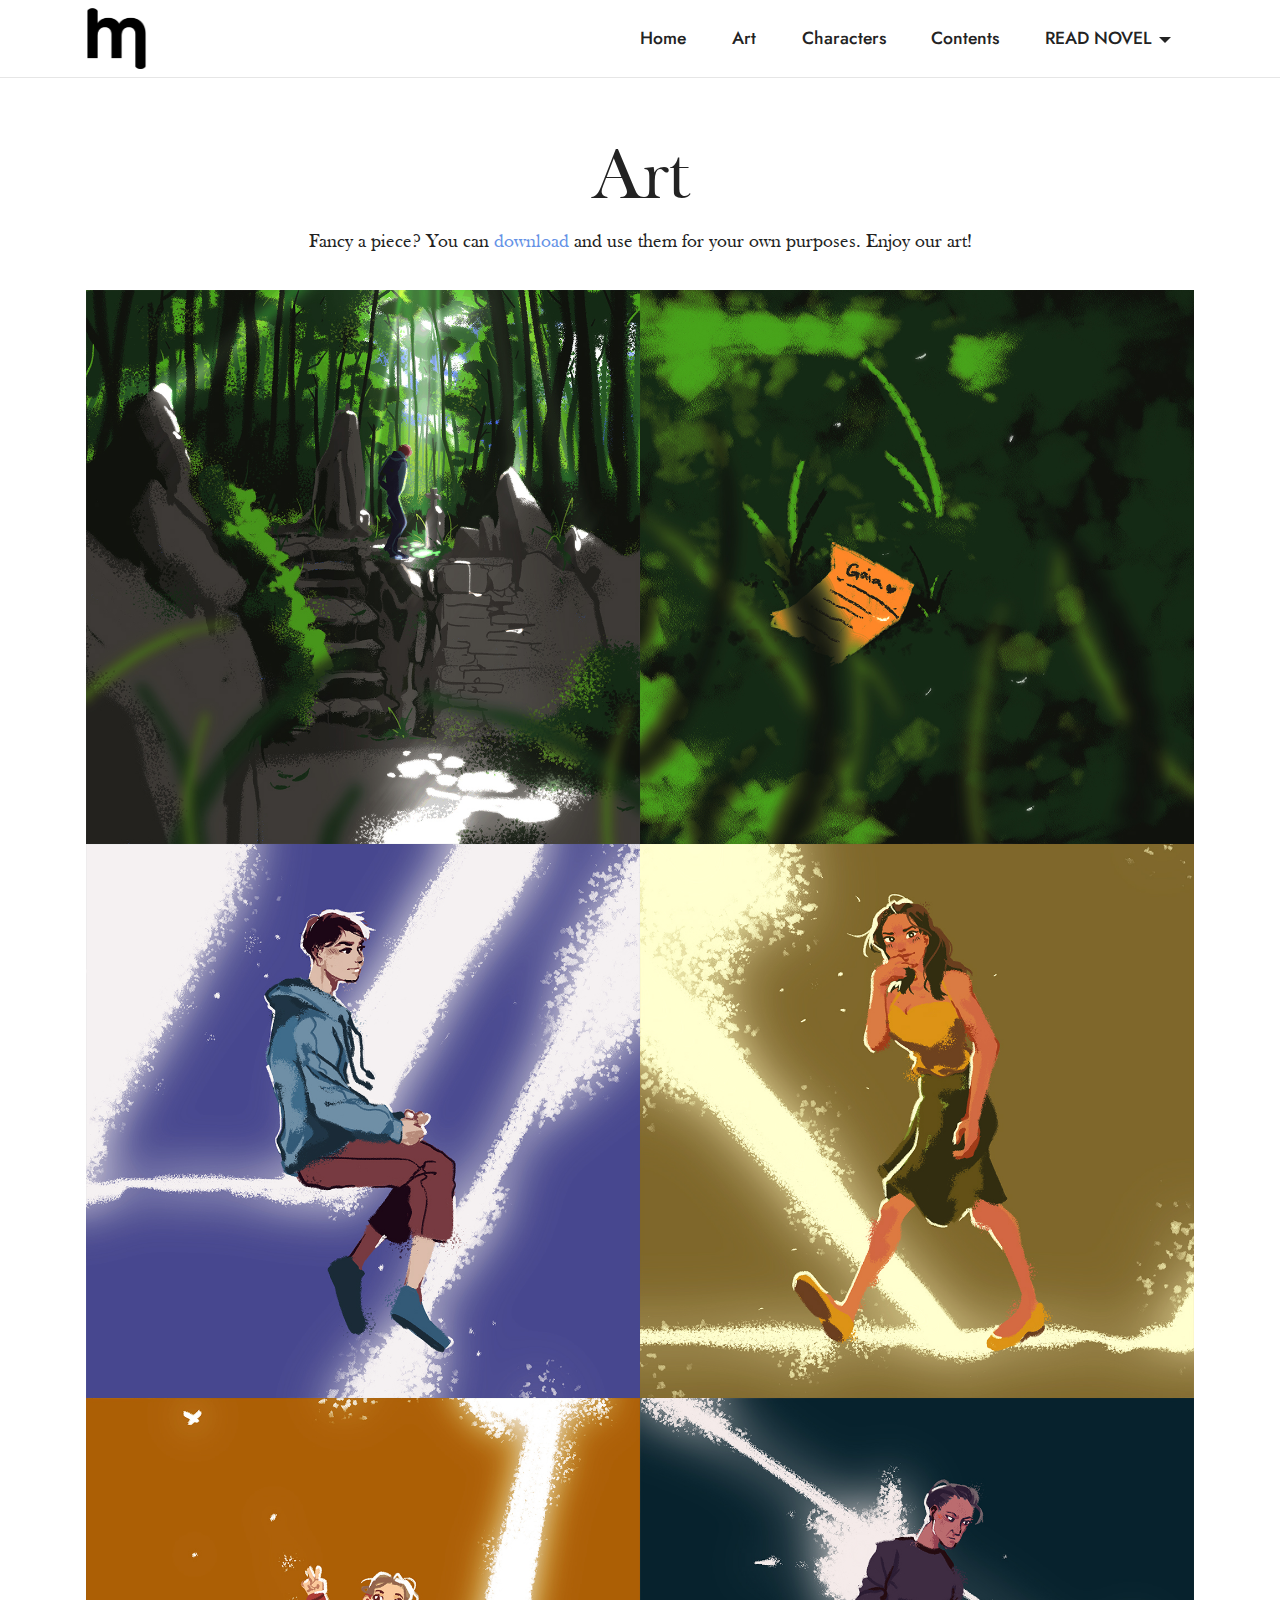
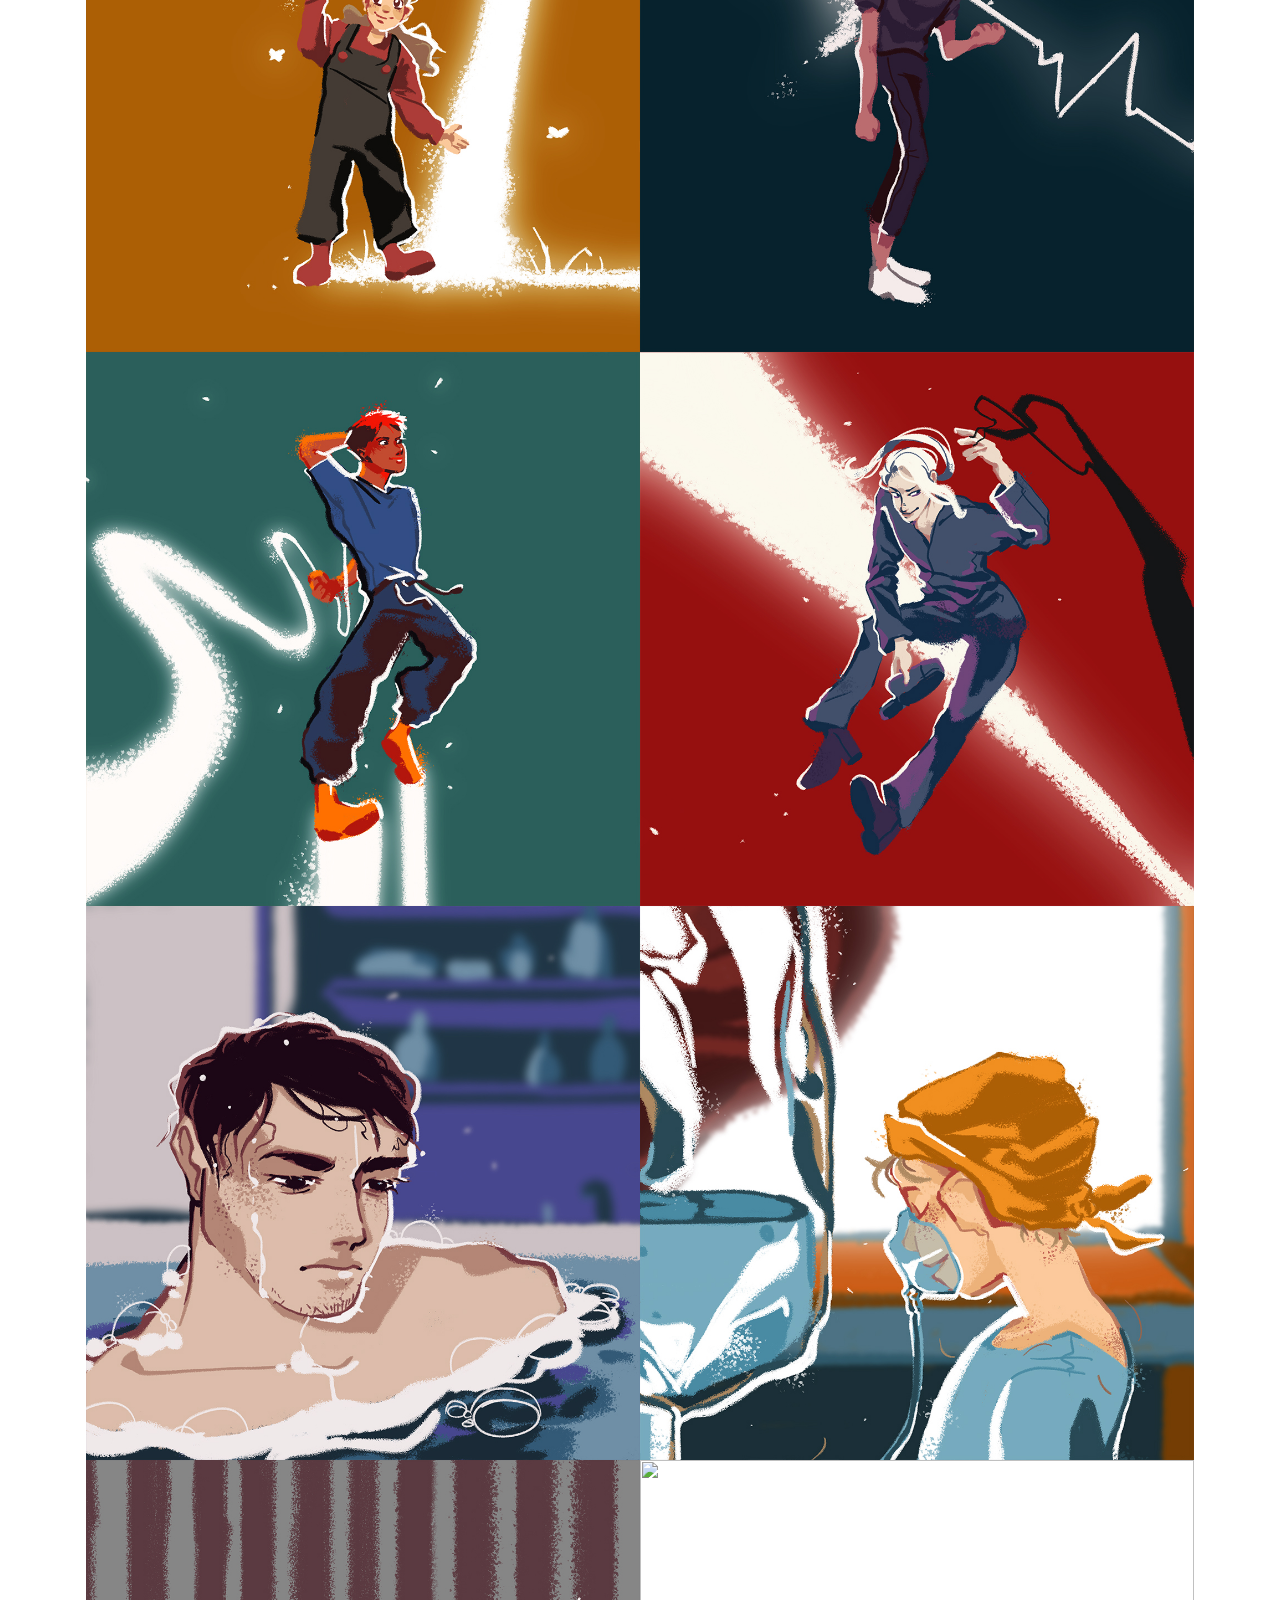
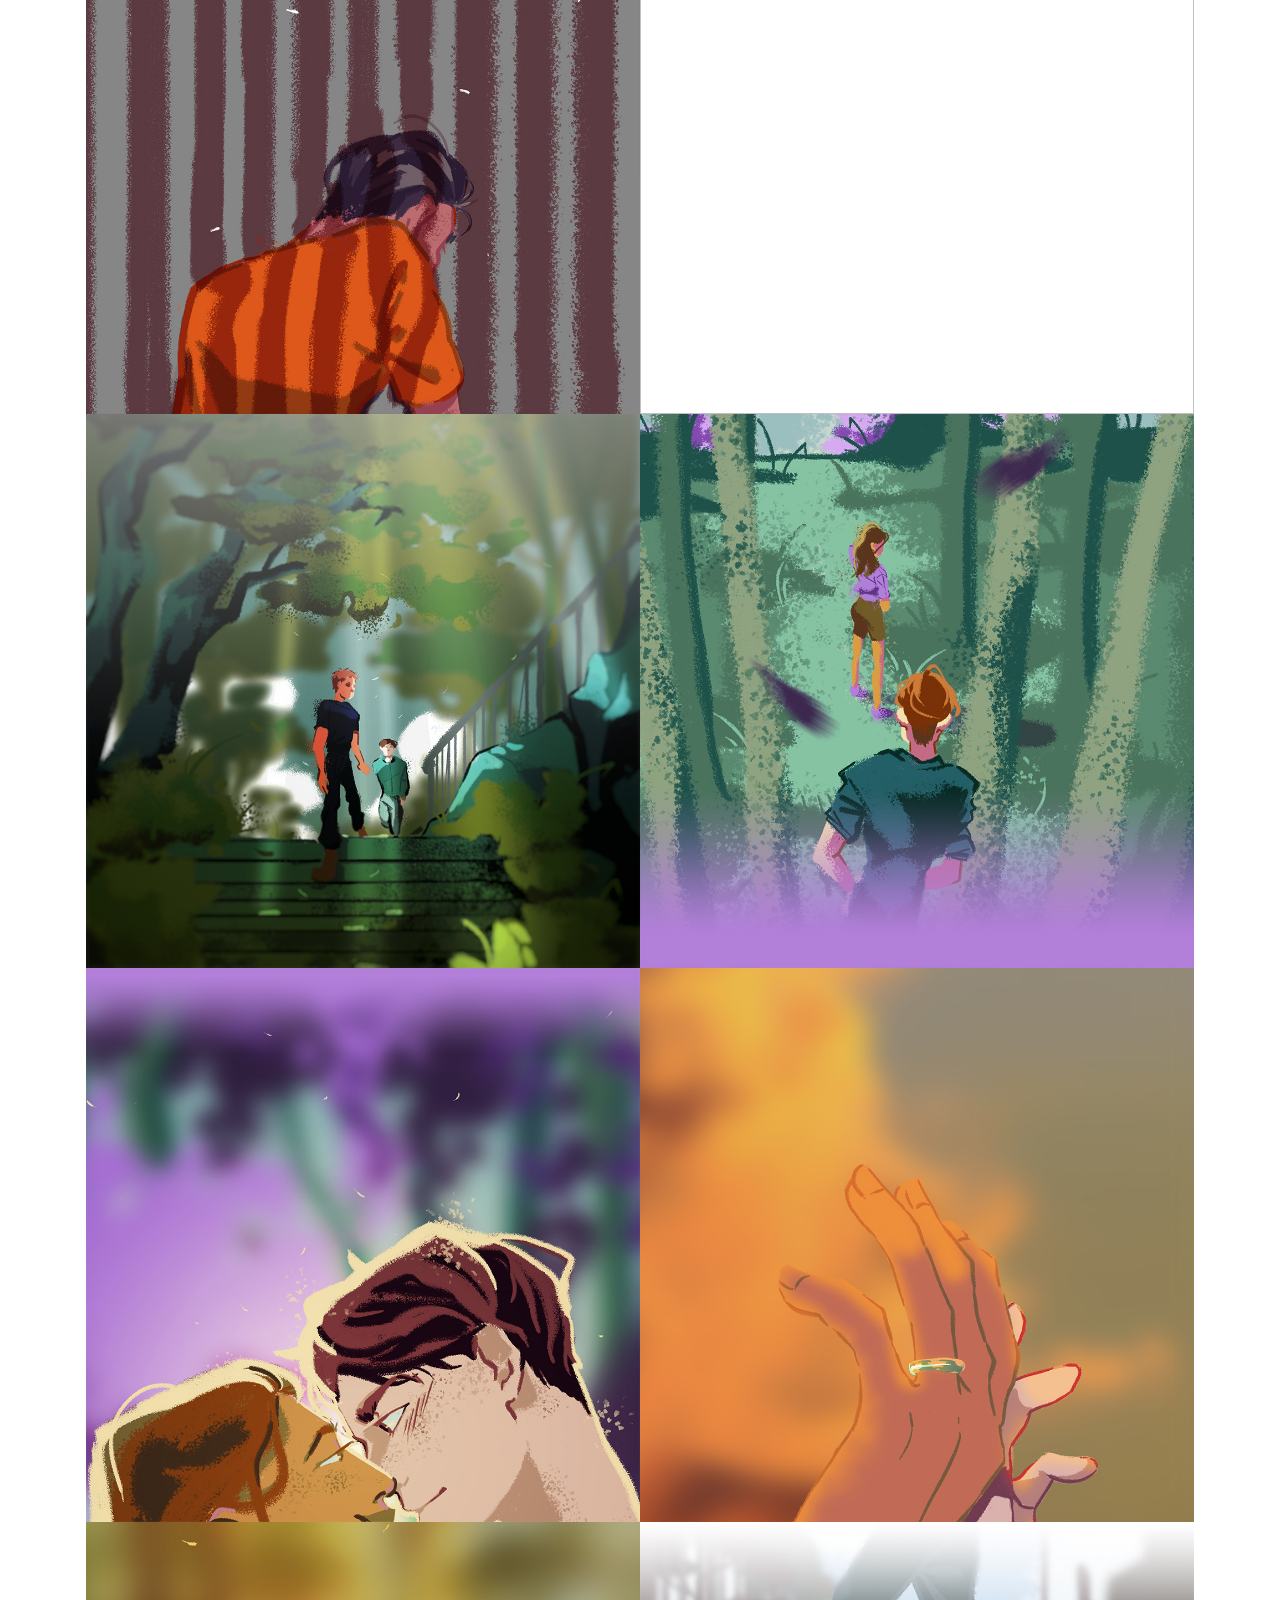
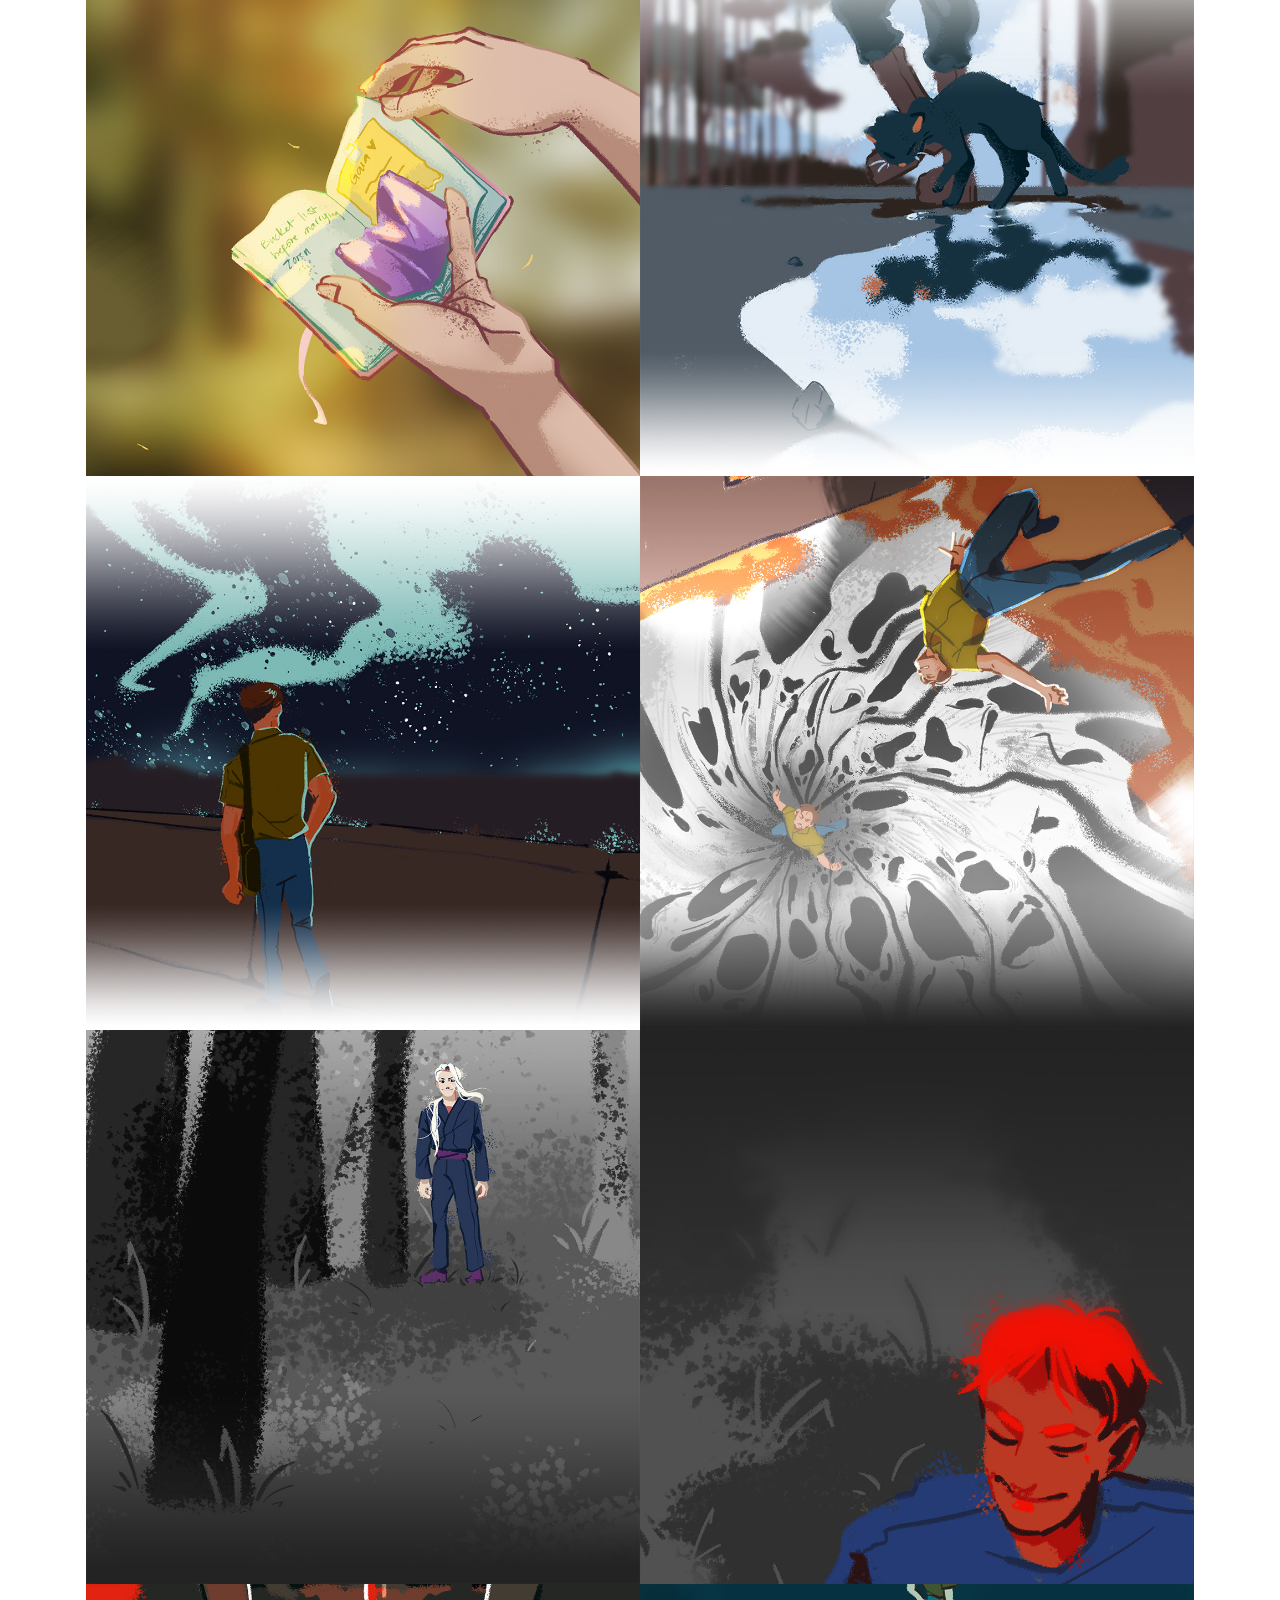
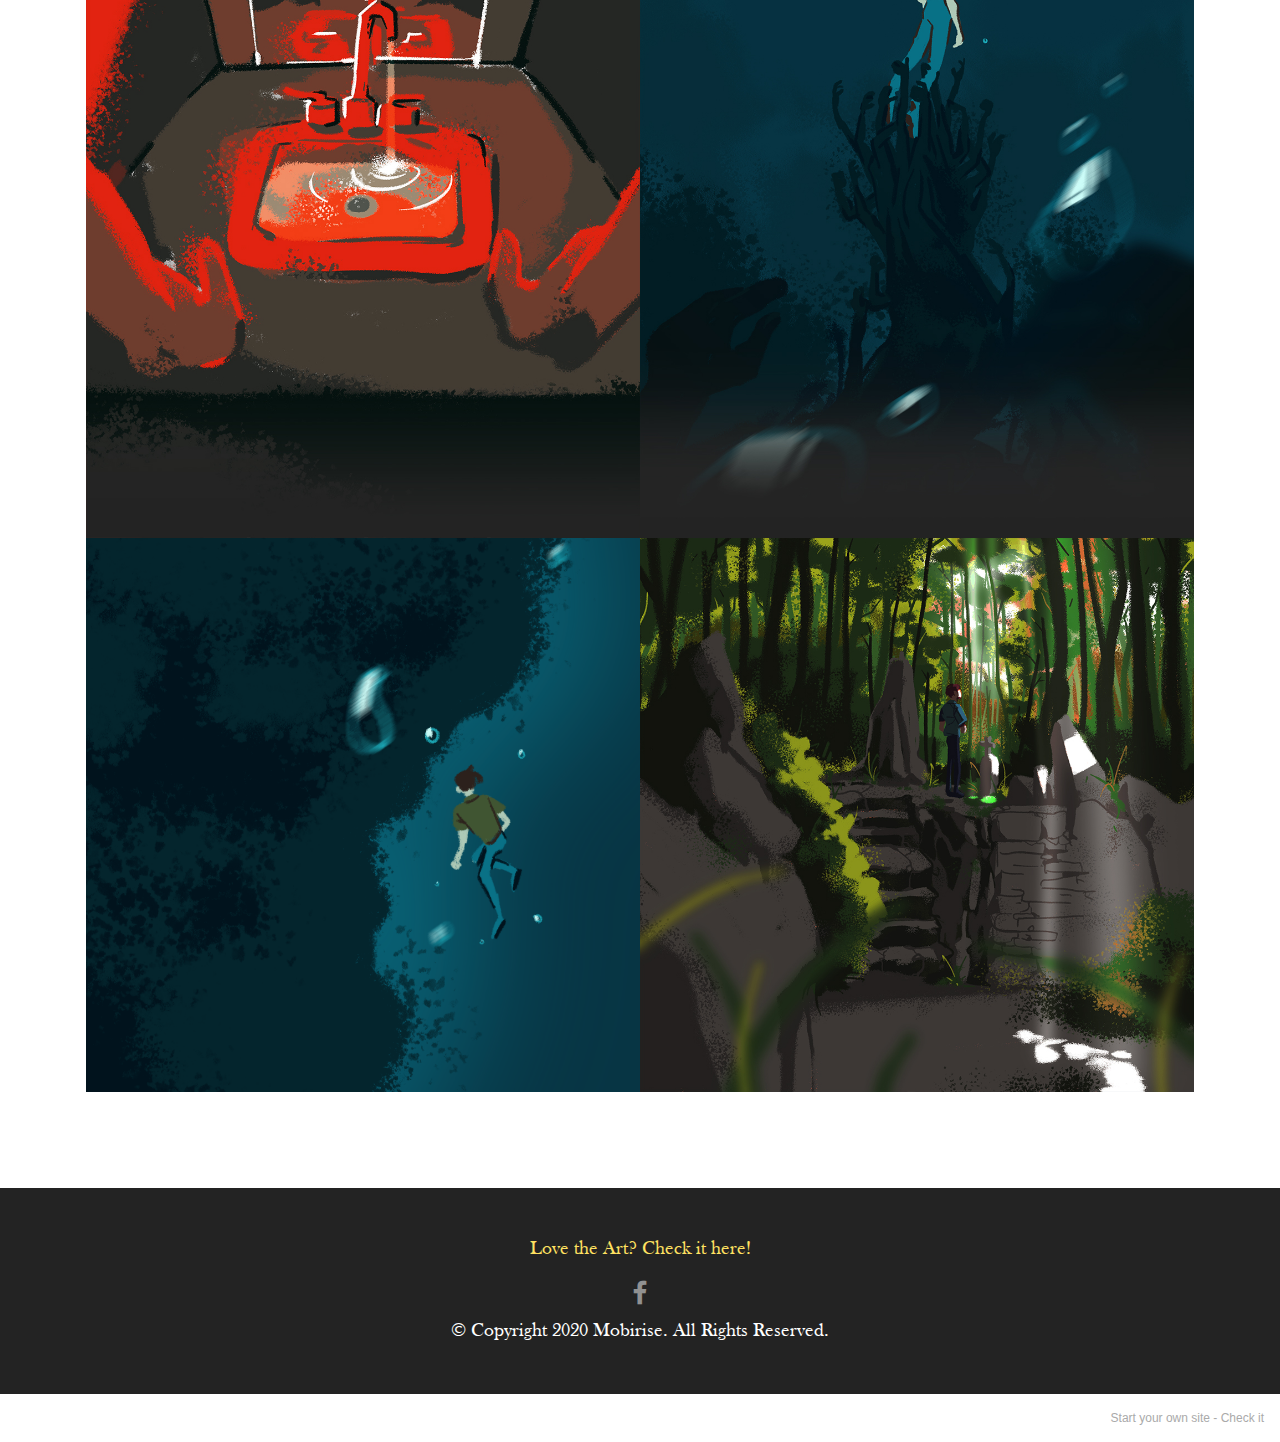
==== commit ff0642ca: "web27" ====
--- a/art.html
+++ b/art.html
@@ -52,7 +52,7 @@
                 <ul class="navbar-nav nav-dropdown nav-right" data-app-modern-menu="true"><li class="nav-item"><a class="nav-link link text-black display-4" href="index.html#header6-m">Home</a></li><li class="nav-item"><a class="nav-link link text-black display-4" href="art.html#header6-w">Art</a></li><li class="nav-item"><a class="nav-link link text-black display-4" href="characters.html#image1-1o">Characters</a></li>
                     <li class="nav-item"><a class="nav-link link text-black display-4" href="contents.html#gallery2-14" aria-expanded="false">
                             Contents</a></li><li class="nav-item dropdown"><a class="nav-link link dropdown-toggle text-black display-4" href="#" data-toggle="dropdown-submenu" aria-expanded="false">
-                            READ NOVEL</a><div class="dropdown-menu"><a class="dropdown-item text-black display-4" href="prologue.html#countdown4-1h">Prologue</a><a class="dropdown-item text-black display-4" href="chapter1.html#countdown4-1i" aria-expanded="false">Chapter 1</a><a class="dropdown-item text-black display-4" href="chapter2.html#countdown4-1j" aria-expanded="false">Chapter 2</a><a class="dropdown-item text-black display-4" href="chapter3.html#countdown4-1k" aria-expanded="false">Chapter 3</a><a class="dropdown-item text-black display-4" href="epilogue.html#countdown4-1l" aria-expanded="false">Epilogue</a></div></li></ul>
+                            READ NOVEL</a><div class="dropdown-menu"><a class="dropdown-item text-black text-primary display-4" href="prologue.html#image3-2p">Prologue</a><a class="dropdown-item text-black text-primary display-4" href="chapter1.html#image3-36" aria-expanded="false">Chapter 1</a><a class="dropdown-item text-black text-primary display-4" href="chapter2.html#content5-3r" aria-expanded="false">Chapter 2</a><a class="dropdown-item text-black text-primary display-4" href="chapter3.html#content5-45" aria-expanded="false">Epilogue</a></div></li></ul>
                 
                 
             </div>
@@ -66,31 +66,31 @@
 
     
 
-    <div class="container-fluid">
+    <div class="container">
         <div class="mbr-section-head">
             <h3 class="mbr-section-title mbr-fonts-style align-center m-0 display-1">Art</h3>
             <h4 class="mbr-section-subtitle mbr-fonts-style align-center mb-0 mt-2 display-7">Fancy a piece? You can <a href="https://drive.google.com/drive/folders/1Lh814qOGVXO-3rlu7Tr_JNmrezPjHjmA?usp=sharing" class="text-primary" target="_blank">download</a> and use them for your own purposes. Enjoy our art!<br></h4>
         </div>
         <div class="row mbr-gallery mt-4">
             <div class="col-12 col-md-6 col-lg-6 item gallery-image">
-                <div class="item-wrapper" data-toggle="modal" data-target="#soY4QDSHn4-modal">
-                    <img class="w-100" src="assets/images/bookcover.jpg" alt="" data-slide-to="0" data-target="#lb-soY4QDSHn4">
-                    <div class="icon-wrapper">
-                        <span class="mobi-mbri mobi-mbri-search mbr-iconfont mbr-iconfont-btn"></span>
-                    </div>
-                </div>
-                
-            </div><div class="col-12 col-md-6 col-lg-6 item gallery-image">
-                <div class="item-wrapper" data-toggle="modal" data-target="#soY4QDSHn4-modal">
-                    <img class="w-100" src="assets/images/backcover.jpg" alt="" data-slide-to="1" data-target="#lb-soY4QDSHn4">
-                    <div class="icon-wrapper">
-                        <span class="mobi-mbri mobi-mbri-search mbr-iconfont mbr-iconfont-btn"></span>
-                    </div>
-                </div>
-                
-            </div><div class="col-12 col-md-6 col-lg-6 item gallery-image">
-                <div class="item-wrapper" data-toggle="modal" data-target="#soY4QDSHn4-modal">
-                    <img class="w-100" src="assets/images/zoren.jpg" alt="" data-slide-to="2" data-target="#lb-soY4QDSHn4">
+                <div class="item-wrapper" data-toggle="modal" data-target="#spz2xcAVxi-modal">
+                    <img class="w-100" src="assets/images/bookcover.jpg" alt="" data-slide-to="0" data-target="#lb-spz2xcAVxi">
+                    <div class="icon-wrapper">
+                        <span class="mobi-mbri mobi-mbri-search mbr-iconfont mbr-iconfont-btn"></span>
+                    </div>
+                </div>
+                
+            </div><div class="col-12 col-md-6 col-lg-6 item gallery-image">
+                <div class="item-wrapper" data-toggle="modal" data-target="#spz2xcAVxi-modal">
+                    <img class="w-100" src="assets/images/backcover.jpg" alt="" data-slide-to="1" data-target="#lb-spz2xcAVxi">
+                    <div class="icon-wrapper">
+                        <span class="mobi-mbri mobi-mbri-search mbr-iconfont mbr-iconfont-btn"></span>
+                    </div>
+                </div>
+                
+            </div><div class="col-12 col-md-6 col-lg-6 item gallery-image">
+                <div class="item-wrapper" data-toggle="modal" data-target="#spz2xcAVxi-modal">
+                    <img class="w-100" src="assets/images/zoren.jpg" alt="" data-slide-to="2" data-target="#lb-spz2xcAVxi">
                     <div class="icon-wrapper">
                         <span class="mobi-mbri mobi-mbri-search mbr-iconfont mbr-iconfont-btn"></span>
                     </div>
@@ -98,8 +98,8 @@
                 
             </div>
             <div class="col-12 col-md-6 col-lg-6 item gallery-image">
-                <div class="item-wrapper" data-toggle="modal" data-target="#soY4QDSHn4-modal">
-                    <img class="w-100" src="assets/images/gaia.jpg" alt="" data-slide-to="3" data-target="#lb-soY4QDSHn4">
+                <div class="item-wrapper" data-toggle="modal" data-target="#spz2xcAVxi-modal">
+                    <img class="w-100" src="assets/images/gaia.jpg" alt="" data-slide-to="3" data-target="#lb-spz2xcAVxi">
                     <div class="icon-wrapper">
                         <span class="mobi-mbri mobi-mbri-search mbr-iconfont mbr-iconfont-btn"></span>
                     </div>
@@ -107,8 +107,8 @@
                 
             </div>
             <div class="col-12 col-md-6 col-lg-6 item gallery-image">
-                <div class="item-wrapper" data-toggle="modal" data-target="#soY4QDSHn4-modal">
-                    <img class="w-100" src="assets/images/layrem.jpg" alt="" data-slide-to="4" data-target="#lb-soY4QDSHn4">
+                <div class="item-wrapper" data-toggle="modal" data-target="#spz2xcAVxi-modal">
+                    <img class="w-100" src="assets/images/layrem.jpg" alt="" data-slide-to="4" data-target="#lb-spz2xcAVxi">
                     <div class="icon-wrapper">
                         <span class="mobi-mbri mobi-mbri-search mbr-iconfont mbr-iconfont-btn"></span>
                     </div>
@@ -116,96 +116,168 @@
                 
             </div>
             <div class="col-12 col-md-6 col-lg-6 item gallery-image">
-                <div class="item-wrapper" data-toggle="modal" data-target="#soY4QDSHn4-modal">
-                    <img class="w-100" src="assets/images/jose.jpg" alt="" data-slide-to="5" data-target="#lb-soY4QDSHn4">
-                    <div class="icon-wrapper">
-                        <span class="mobi-mbri mobi-mbri-search mbr-iconfont mbr-iconfont-btn"></span>
-                    </div>
-                </div>
-                
-            </div><div class="col-12 col-md-6 col-lg-6 item gallery-image">
-                <div class="item-wrapper" data-toggle="modal" data-target="#soY4QDSHn4-modal">
-                    <img class="w-100" src="assets/images/sined.jpg" alt="" data-slide-to="6" data-target="#lb-soY4QDSHn4">
-                    <div class="icon-wrapper">
-                        <span class="mobi-mbri mobi-mbri-search mbr-iconfont mbr-iconfont-btn"></span>
-                    </div>
-                </div>
-                
-            </div><div class="col-12 col-md-6 col-lg-6 item gallery-image">
-                <div class="item-wrapper" data-toggle="modal" data-target="#soY4QDSHn4-modal">
-                    <img class="w-100" src="assets/images/astradae.jpg" alt="" data-slide-to="7" data-target="#lb-soY4QDSHn4">
-                    <div class="icon-wrapper">
-                        <span class="mobi-mbri mobi-mbri-search mbr-iconfont mbr-iconfont-btn"></span>
-                    </div>
-                </div>
-                
-            </div><div class="col-12 col-md-6 col-lg-6 item gallery-image">
-                <div class="item-wrapper" data-toggle="modal" data-target="#soY4QDSHn4-modal">
-                    <img class="w-100" src="assets/images/prologue-1.jpg" alt="" data-slide-to="8" data-target="#lb-soY4QDSHn4">
-                    <div class="icon-wrapper">
-                        <span class="mobi-mbri mobi-mbri-search mbr-iconfont mbr-iconfont-btn"></span>
-                    </div>
-                </div>
-                
-            </div><div class="col-12 col-md-6 col-lg-6 item gallery-image">
-                <div class="item-wrapper" data-toggle="modal" data-target="#soY4QDSHn4-modal">
-                    <img class="w-100" src="assets/images/chap1-1.jpg" alt="" data-slide-to="9" data-target="#lb-soY4QDSHn4">
-                    <div class="icon-wrapper">
-                        <span class="mobi-mbri mobi-mbri-search mbr-iconfont mbr-iconfont-btn"></span>
-                    </div>
-                </div>
-                
-            </div><div class="col-12 col-md-6 col-lg-6 item gallery-image">
-                <div class="item-wrapper" data-toggle="modal" data-target="#soY4QDSHn4-modal">
-                    <img class="w-100" src="assets/images/chap2-1.jpg" alt="" data-slide-to="10" data-target="#lb-soY4QDSHn4">
-                    <div class="icon-wrapper">
-                        <span class="mobi-mbri mobi-mbri-search mbr-iconfont mbr-iconfont-btn"></span>
-                    </div>
-                </div>
-                
-            </div><div class="col-12 col-md-6 col-lg-6 item gallery-image">
-                <div class="item-wrapper" data-toggle="modal" data-target="#soY4QDSHn4-modal">
-                    <img class="w-100" src="assets/images/1-1.png" alt="" data-slide-to="11" data-target="#lb-soY4QDSHn4">
-                    <div class="icon-wrapper">
-                        <span class="mobi-mbri mobi-mbri-search mbr-iconfont mbr-iconfont-btn"></span>
-                    </div>
-                </div>
-                
-            </div><div class="col-12 col-md-6 col-lg-6 item gallery-image">
-                <div class="item-wrapper" data-toggle="modal" data-target="#soY4QDSHn4-modal">
-                    <img class="w-100" src="assets/images/2-shrunk-1.jpeg" alt="" data-slide-to="12" data-target="#lb-soY4QDSHn4">
-                    <div class="icon-wrapper">
-                        <span class="mobi-mbri mobi-mbri-search mbr-iconfont mbr-iconfont-btn"></span>
-                    </div>
-                </div>
-                
-            </div><div class="col-12 col-md-6 col-lg-6 item gallery-image">
-                <div class="item-wrapper" data-toggle="modal" data-target="#soY4QDSHn4-modal">
-                    <img class="w-100" src="assets/images/3-1.jpg" alt="" data-slide-to="13" data-target="#lb-soY4QDSHn4">
-                    <div class="icon-wrapper">
-                        <span class="mobi-mbri mobi-mbri-search mbr-iconfont mbr-iconfont-btn"></span>
-                    </div>
-                </div>
-                
-            </div><div class="col-12 col-md-6 col-lg-6 item gallery-image">
-                <div class="item-wrapper" data-toggle="modal" data-target="#soY4QDSHn4-modal">
-                    <img class="w-100" src="assets/images/1-1.jpg" alt="" data-slide-to="14" data-target="#lb-soY4QDSHn4">
-                    <div class="icon-wrapper">
-                        <span class="mobi-mbri mobi-mbri-search mbr-iconfont mbr-iconfont-btn"></span>
-                    </div>
-                </div>
-                
-            </div><div class="col-12 col-md-6 col-lg-6 item gallery-image">
-                <div class="item-wrapper" data-toggle="modal" data-target="#soY4QDSHn4-modal">
-                    <img class="w-100" src="assets/images/2-4.jpg" alt="" data-slide-to="15" data-target="#lb-soY4QDSHn4">
-                    <div class="icon-wrapper">
-                        <span class="mobi-mbri mobi-mbri-search mbr-iconfont mbr-iconfont-btn"></span>
-                    </div>
-                </div>
-                
-            </div><div class="col-12 col-md-6 col-lg-6 item gallery-image">
-                <div class="item-wrapper" data-toggle="modal" data-target="#soY4QDSHn4-modal">
-                    <img class="w-100" src="assets/images/shrunk.jpg" alt="" data-slide-to="16" data-target="#lb-soY4QDSHn4">
+                <div class="item-wrapper" data-toggle="modal" data-target="#spz2xcAVxi-modal">
+                    <img class="w-100" src="assets/images/jose.jpg" alt="" data-slide-to="5" data-target="#lb-spz2xcAVxi">
+                    <div class="icon-wrapper">
+                        <span class="mobi-mbri mobi-mbri-search mbr-iconfont mbr-iconfont-btn"></span>
+                    </div>
+                </div>
+                
+            </div><div class="col-12 col-md-6 col-lg-6 item gallery-image">
+                <div class="item-wrapper" data-toggle="modal" data-target="#spz2xcAVxi-modal">
+                    <img class="w-100" src="assets/images/sined.jpg" alt="" data-slide-to="6" data-target="#lb-spz2xcAVxi">
+                    <div class="icon-wrapper">
+                        <span class="mobi-mbri mobi-mbri-search mbr-iconfont mbr-iconfont-btn"></span>
+                    </div>
+                </div>
+                
+            </div><div class="col-12 col-md-6 col-lg-6 item gallery-image">
+                <div class="item-wrapper" data-toggle="modal" data-target="#spz2xcAVxi-modal">
+                    <img class="w-100" src="assets/images/astradae.jpg" alt="" data-slide-to="7" data-target="#lb-spz2xcAVxi">
+                    <div class="icon-wrapper">
+                        <span class="mobi-mbri mobi-mbri-search mbr-iconfont mbr-iconfont-btn"></span>
+                    </div>
+                </div>
+                
+            </div><div class="col-12 col-md-6 col-lg-6 item gallery-image">
+                <div class="item-wrapper" data-toggle="modal" data-target="#spz2xcAVxi-modal">
+                    <img class="w-100" src="assets/images/prologue-1.jpg" alt="" data-slide-to="8" data-target="#lb-spz2xcAVxi">
+                    <div class="icon-wrapper">
+                        <span class="mobi-mbri mobi-mbri-search mbr-iconfont mbr-iconfont-btn"></span>
+                    </div>
+                </div>
+                
+            </div><div class="col-12 col-md-6 col-lg-6 item gallery-image">
+                <div class="item-wrapper" data-toggle="modal" data-target="#spz2xcAVxi-modal">
+                    <img class="w-100" src="assets/images/chap1-1.jpg" alt="" data-slide-to="9" data-target="#lb-spz2xcAVxi">
+                    <div class="icon-wrapper">
+                        <span class="mobi-mbri mobi-mbri-search mbr-iconfont mbr-iconfont-btn"></span>
+                    </div>
+                </div>
+                
+            </div><div class="col-12 col-md-6 col-lg-6 item gallery-image">
+                <div class="item-wrapper" data-toggle="modal" data-target="#spz2xcAVxi-modal">
+                    <img class="w-100" src="assets/images/chap2-1.jpg" alt="" data-slide-to="10" data-target="#lb-spz2xcAVxi">
+                    <div class="icon-wrapper">
+                        <span class="mobi-mbri mobi-mbri-search mbr-iconfont mbr-iconfont-btn"></span>
+                    </div>
+                </div>
+                
+            </div><div class="col-12 col-md-6 col-lg-6 item gallery-image">
+                <div class="item-wrapper" data-toggle="modal" data-target="#spz2xcAVxi-modal">
+                    <img class="w-100" src="assets/images/1-1.png" alt="" data-slide-to="11" data-target="#lb-spz2xcAVxi">
+                    <div class="icon-wrapper">
+                        <span class="mobi-mbri mobi-mbri-search mbr-iconfont mbr-iconfont-btn"></span>
+                    </div>
+                </div>
+                
+            </div><div class="col-12 col-md-6 col-lg-6 item gallery-image">
+                <div class="item-wrapper" data-toggle="modal" data-target="#spz2xcAVxi-modal">
+                    <img class="w-100" src="assets/images/2-shrunk-1.jpeg" alt="" data-slide-to="12" data-target="#lb-spz2xcAVxi">
+                    <div class="icon-wrapper">
+                        <span class="mobi-mbri mobi-mbri-search mbr-iconfont mbr-iconfont-btn"></span>
+                    </div>
+                </div>
+                
+            </div><div class="col-12 col-md-6 col-lg-6 item gallery-image">
+                <div class="item-wrapper" data-toggle="modal" data-target="#spz2xcAVxi-modal">
+                    <img class="w-100" src="assets/images/3-1.jpg" alt="" data-slide-to="13" data-target="#lb-spz2xcAVxi">
+                    <div class="icon-wrapper">
+                        <span class="mobi-mbri mobi-mbri-search mbr-iconfont mbr-iconfont-btn"></span>
+                    </div>
+                </div>
+                
+            </div><div class="col-12 col-md-6 col-lg-6 item gallery-image">
+                <div class="item-wrapper" data-toggle="modal" data-target="#spz2xcAVxi-modal">
+                    <img class="w-100" src="assets/images/1-1.jpg" alt="" data-slide-to="14" data-target="#lb-spz2xcAVxi">
+                    <div class="icon-wrapper">
+                        <span class="mobi-mbri mobi-mbri-search mbr-iconfont mbr-iconfont-btn"></span>
+                    </div>
+                </div>
+                
+            </div><div class="col-12 col-md-6 col-lg-6 item gallery-image">
+                <div class="item-wrapper" data-toggle="modal" data-target="#spz2xcAVxi-modal">
+                    <img class="w-100" src="assets/images/2-4.jpg" alt="" data-slide-to="15" data-target="#lb-spz2xcAVxi">
+                    <div class="icon-wrapper">
+                        <span class="mobi-mbri mobi-mbri-search mbr-iconfont mbr-iconfont-btn"></span>
+                    </div>
+                </div>
+                
+            </div><div class="col-12 col-md-6 col-lg-6 item gallery-image">
+                <div class="item-wrapper" data-toggle="modal" data-target="#spz2xcAVxi-modal">
+                    <img class="w-100" src="assets/images/shrunk.jpg" alt="" data-slide-to="16" data-target="#lb-spz2xcAVxi">
+                    <div class="icon-wrapper">
+                        <span class="mobi-mbri mobi-mbri-search mbr-iconfont mbr-iconfont-btn"></span>
+                    </div>
+                </div>
+                
+            </div><div class="col-12 col-md-6 col-lg-6 item gallery-image">
+                <div class="item-wrapper" data-toggle="modal" data-target="#spz2xcAVxi-modal">
+                    <img class="w-100" src="assets/images/shrunkfade.jpg" alt="" data-slide-to="17" data-target="#lb-spz2xcAVxi">
+                    <div class="icon-wrapper">
+                        <span class="mobi-mbri mobi-mbri-search mbr-iconfont mbr-iconfont-btn"></span>
+                    </div>
+                </div>
+                
+            </div><div class="col-12 col-md-6 col-lg-6 item gallery-image">
+                <div class="item-wrapper" data-toggle="modal" data-target="#spz2xcAVxi-modal">
+                    <img class="w-100" src="assets/images/shrunkfade-1.jpg" alt="" data-slide-to="18" data-target="#lb-spz2xcAVxi">
+                    <div class="icon-wrapper">
+                        <span class="mobi-mbri mobi-mbri-search mbr-iconfont mbr-iconfont-btn"></span>
+                    </div>
+                </div>
+                
+            </div><div class="col-12 col-md-6 col-lg-6 item gallery-image">
+                <div class="item-wrapper" data-toggle="modal" data-target="#spz2xcAVxi-modal">
+                    <img class="w-100" src="assets/images/2-2.jpg" alt="" data-slide-to="19" data-target="#lb-spz2xcAVxi">
+                    <div class="icon-wrapper">
+                        <span class="mobi-mbri mobi-mbri-search mbr-iconfont mbr-iconfont-btn"></span>
+                    </div>
+                </div>
+                
+            </div><div class="col-12 col-md-6 col-lg-6 item gallery-image">
+                <div class="item-wrapper" data-toggle="modal" data-target="#spz2xcAVxi-modal">
+                    <img class="w-100" src="assets/images/2-6.jpg" alt="" data-slide-to="20" data-target="#lb-spz2xcAVxi">
+                    <div class="icon-wrapper">
+                        <span class="mobi-mbri mobi-mbri-search mbr-iconfont mbr-iconfont-btn"></span>
+                    </div>
+                </div>
+                
+            </div><div class="col-12 col-md-6 col-lg-6 item gallery-image">
+                <div class="item-wrapper" data-toggle="modal" data-target="#spz2xcAVxi-modal">
+                    <img class="w-100" src="assets/images/1-7.jpg" alt="" data-slide-to="21" data-target="#lb-spz2xcAVxi">
+                    <div class="icon-wrapper">
+                        <span class="mobi-mbri mobi-mbri-search mbr-iconfont mbr-iconfont-btn"></span>
+                    </div>
+                </div>
+                
+            </div><div class="col-12 col-md-6 col-lg-6 item gallery-image">
+                <div class="item-wrapper" data-toggle="modal" data-target="#spz2xcAVxi-modal">
+                    <img class="w-100" src="assets/images/2-10.jpg" alt="" data-slide-to="22" data-target="#lb-spz2xcAVxi">
+                    <div class="icon-wrapper">
+                        <span class="mobi-mbri mobi-mbri-search mbr-iconfont mbr-iconfont-btn"></span>
+                    </div>
+                </div>
+                
+            </div><div class="col-12 col-md-6 col-lg-6 item gallery-image">
+                <div class="item-wrapper" data-toggle="modal" data-target="#spz2xcAVxi-modal">
+                    <img class="w-100" src="assets/images/2-8.jpg" alt="" data-slide-to="23" data-target="#lb-spz2xcAVxi">
+                    <div class="icon-wrapper">
+                        <span class="mobi-mbri mobi-mbri-search mbr-iconfont mbr-iconfont-btn"></span>
+                    </div>
+                </div>
+                
+            </div><div class="col-12 col-md-6 col-lg-6 item gallery-image">
+                <div class="item-wrapper" data-toggle="modal" data-target="#spz2xcAVxi-modal">
+                    <img class="w-100" src="assets/images/3x-1.png" alt="" data-slide-to="24" data-target="#lb-spz2xcAVxi">
+                    <div class="icon-wrapper">
+                        <span class="mobi-mbri mobi-mbri-search mbr-iconfont mbr-iconfont-btn"></span>
+                    </div>
+                </div>
+                
+            </div><div class="col-12 col-md-6 col-lg-6 item gallery-image">
+                <div class="item-wrapper" data-toggle="modal" data-target="#spz2xcAVxi-modal">
+                    <img class="w-100" src="assets/images/lastpage.jpg" alt="" data-slide-to="25" data-target="#lb-spz2xcAVxi">
                     <div class="icon-wrapper">
                         <span class="mobi-mbri mobi-mbri-search mbr-iconfont mbr-iconfont-btn"></span>
                     </div>
@@ -214,11 +286,11 @@
             </div>
         </div>
 
-        <div class="modal mbr-slider" tabindex="-1" role="dialog" aria-hidden="true" id="soY4QDSHn4-modal">
+        <div class="modal mbr-slider" tabindex="-1" role="dialog" aria-hidden="true" id="spz2xcAVxi-modal">
             <div class="modal-dialog" role="document">
                 <div class="modal-content">
                     <div class="modal-body">
-                        <div class="carousel slide" id="lb-soY4QDSHn4" data-interval="5000">
+                        <div class="carousel slide" id="lb-spz2xcAVxi" data-interval="5000">
                             <div class="carousel-inner">
                                 <div class="carousel-item active">
                                     <img class="d-block w-100" src="assets/images/bookcover.jpg" alt="">
@@ -257,21 +329,39 @@
                                     <img class="d-block w-100" src="assets/images/2-4.jpg" alt="">
                                 </div><div class="carousel-item">
                                     <img class="d-block w-100" src="assets/images/shrunk.jpg" alt="">
+                                </div><div class="carousel-item">
+                                    <img class="d-block w-100" src="assets/images/shrunkfade.jpg" alt="">
+                                </div><div class="carousel-item">
+                                    <img class="d-block w-100" src="assets/images/shrunkfade-1.jpg" alt="">
+                                </div><div class="carousel-item">
+                                    <img class="d-block w-100" src="assets/images/2-2.jpg" alt="">
+                                </div><div class="carousel-item">
+                                    <img class="d-block w-100" src="assets/images/2-6.jpg" alt="">
+                                </div><div class="carousel-item">
+                                    <img class="d-block w-100" src="assets/images/1-7.jpg" alt="">
+                                </div><div class="carousel-item">
+                                    <img class="d-block w-100" src="assets/images/2-10.jpg" alt="">
+                                </div><div class="carousel-item">
+                                    <img class="d-block w-100" src="assets/images/2-8.jpg" alt="">
+                                </div><div class="carousel-item">
+                                    <img class="d-block w-100" src="assets/images/3x-1.png" alt="">
+                                </div><div class="carousel-item">
+                                    <img class="d-block w-100" src="assets/images/lastpage.jpg" alt="">
                                 </div>
                             </div>
                             <ol class="carousel-indicators">
-                                <li data-slide-to="0" class="active" data-target="#lb-soY4QDSHn4"></li><li data-slide-to="1" class="active" data-target="#lb-soY4QDSHn4"></li><li data-slide-to="2" class="active" data-target="#lb-soY4QDSHn4"></li>
-                                <li data-slide-to="3" data-target="#lb-soY4QDSHn4"></li>
-                                <li data-slide-to="4" data-target="#lb-soY4QDSHn4"></li>
-                                <li data-slide-to="5" data-target="#lb-soY4QDSHn4"></li><li data-slide-to="6" data-target="#lb-soY4QDSHn4"></li><li data-slide-to="7" data-target="#lb-soY4QDSHn4"></li><li data-slide-to="8" data-target="#lb-soY4QDSHn4"></li><li data-slide-to="9" data-target="#lb-soY4QDSHn4"></li><li data-slide-to="10" data-target="#lb-soY4QDSHn4"></li><li data-slide-to="11" data-target="#lb-soY4QDSHn4"></li><li data-slide-to="12" data-target="#lb-soY4QDSHn4"></li><li data-slide-to="13" data-target="#lb-soY4QDSHn4"></li><li data-slide-to="14" data-target="#lb-soY4QDSHn4"></li><li data-slide-to="15" data-target="#lb-soY4QDSHn4"></li><li data-slide-to="16" data-target="#lb-soY4QDSHn4"></li>
+                                <li data-slide-to="0" class="active" data-target="#lb-spz2xcAVxi"></li><li data-slide-to="1" class="active" data-target="#lb-spz2xcAVxi"></li><li data-slide-to="2" class="active" data-target="#lb-spz2xcAVxi"></li>
+                                <li data-slide-to="3" data-target="#lb-spz2xcAVxi"></li>
+                                <li data-slide-to="4" data-target="#lb-spz2xcAVxi"></li>
+                                <li data-slide-to="5" data-target="#lb-spz2xcAVxi"></li><li data-slide-to="6" data-target="#lb-spz2xcAVxi"></li><li data-slide-to="7" data-target="#lb-spz2xcAVxi"></li><li data-slide-to="8" data-target="#lb-spz2xcAVxi"></li><li data-slide-to="9" data-target="#lb-spz2xcAVxi"></li><li data-slide-to="10" data-target="#lb-spz2xcAVxi"></li><li data-slide-to="11" data-target="#lb-spz2xcAVxi"></li><li data-slide-to="12" data-target="#lb-spz2xcAVxi"></li><li data-slide-to="13" data-target="#lb-spz2xcAVxi"></li><li data-slide-to="14" data-target="#lb-spz2xcAVxi"></li><li data-slide-to="15" data-target="#lb-spz2xcAVxi"></li><li data-slide-to="16" data-target="#lb-spz2xcAVxi"></li><li data-slide-to="17" data-target="#lb-spz2xcAVxi"></li><li data-slide-to="18" data-target="#lb-spz2xcAVxi"></li><li data-slide-to="19" data-target="#lb-spz2xcAVxi"></li><li data-slide-to="20" data-target="#lb-spz2xcAVxi"></li><li data-slide-to="21" data-target="#lb-spz2xcAVxi"></li><li data-slide-to="22" data-target="#lb-spz2xcAVxi"></li><li data-slide-to="23" data-target="#lb-spz2xcAVxi"></li><li data-slide-to="24" data-target="#lb-spz2xcAVxi"></li><li data-slide-to="25" data-target="#lb-spz2xcAVxi"></li>
                             </ol>
                             <a role="button" href="" class="close" data-dismiss="modal" aria-label="Close">
                             </a>
-                            <a class="carousel-control-prev carousel-control" role="button" data-slide="prev" href="#lb-soY4QDSHn4">
+                            <a class="carousel-control-prev carousel-control" role="button" data-slide="prev" href="#lb-spz2xcAVxi">
                                 <span class="mobi-mbri mobi-mbri-arrow-prev" aria-hidden="true"></span>
                                 <span class="sr-only">Previous</span>
                             </a>
-                            <a class="carousel-control-next carousel-control" role="button" data-slide="next" href="#lb-soY4QDSHn4">
+                            <a class="carousel-control-next carousel-control" role="button" data-slide="next" href="#lb-spz2xcAVxi">
                                 <span class="mobi-mbri mobi-mbri-arrow-next" aria-hidden="true"></span>
                                 <span class="sr-only">Next</span>
                             </a>
@@ -319,7 +409,7 @@
             </div>
         </div>
     </div>
-</section><section style="background-color: #fff; font-family: -apple-system, BlinkMacSystemFont, 'Segoe UI', 'Roboto', 'Helvetica Neue', Arial, sans-serif; color:#aaa; font-size:12px; padding: 0; align-items: center; display: flex;"><a href="https://mobirise.site/m" style="flex: 1 1; height: 3rem; padding-left: 1rem;"></a><p style="flex: 0 0 auto; margin:0; padding-right:1rem;">Page was <a href="https://mobirise.site/h" style="color:#aaa;">built with</a> Mobirise</p></section><script src="assets/web/assets/jquery/jquery.min.js"></script>  <script src="assets/popper/popper.min.js"></script>  <script src="assets/tether/tether.min.js"></script>  <script src="assets/bootstrap/js/bootstrap.min.js"></script>  <script src="assets/smoothscroll/smooth-scroll.js"></script>  <script src="assets/dropdown/js/nav-dropdown.js"></script>  <script src="assets/dropdown/js/navbar-dropdown.js"></script>  <script src="assets/touchswipe/jquery.touch-swipe.min.js"></script>  <script src="assets/theme/js/script.js"></script>  
+</section><section style="background-color: #fff; font-family: -apple-system, BlinkMacSystemFont, 'Segoe UI', 'Roboto', 'Helvetica Neue', Arial, sans-serif; color:#aaa; font-size:12px; padding: 0; align-items: center; display: flex;"><a href="https://mobirise.site/r" style="flex: 1 1; height: 3rem; padding-left: 1rem;"></a><p style="flex: 0 0 auto; margin:0; padding-right:1rem;">Start your own site - <a href="https://mobirise.site/w" style="color:#aaa;">Check it</a></p></section><script src="assets/web/assets/jquery/jquery.min.js"></script>  <script src="assets/popper/popper.min.js"></script>  <script src="assets/tether/tether.min.js"></script>  <script src="assets/bootstrap/js/bootstrap.min.js"></script>  <script src="assets/smoothscroll/smooth-scroll.js"></script>  <script src="assets/dropdown/js/nav-dropdown.js"></script>  <script src="assets/dropdown/js/navbar-dropdown.js"></script>  <script src="assets/touchswipe/jquery.touch-swipe.min.js"></script>  <script src="assets/theme/js/script.js"></script>  
   
   
 </body>
--- a/assets/mobirise/css/mbr-additional.css
+++ b/assets/mobirise/css/mbr-additional.css
@@ -2495,31 +2495,31 @@
 .cid-snxhugAwXv .mbr-text {
   color: #232323;
 }
-.cid-snxhuOJq7o {
+.cid-snxACurqar {
   padding-top: 0rem;
   padding-bottom: 7rem;
   background-color: #ffffff;
 }
-.cid-snxhuOJq7o .text-wrapper {
+.cid-snxACurqar .text-wrapper {
   padding: 1rem;
 }
 @media (max-width: 991px) {
-  .cid-snxhuOJq7o .image-wrapper {
+  .cid-snxACurqar .image-wrapper {
     margin-bottom: 1rem;
   }
 }
-.cid-snxhuOJq7o img {
+.cid-snxACurqar img {
   width: 100%;
 }
 @media (min-width: 992px) {
-  .cid-snxhuOJq7o .text-wrapper {
+  .cid-snxACurqar .text-wrapper {
     padding: 2rem;
   }
 }
-.cid-snxhuOJq7o .mbr-section-title {
+.cid-snxACurqar .mbr-section-title {
   color: #232323;
 }
-.cid-snxhuOJq7o .mbr-text {
+.cid-snxACurqar .mbr-text {
   color: #232323;
 }
 .cid-snxhYAHeUJ {
@@ -2550,33 +2550,6 @@
   color: #232323;
 }
 .cid-snxhYAHeUJ .mbr-text {
-  color: #232323;
-}
-.cid-snxACurqar {
-  padding-top: 0rem;
-  padding-bottom: 7rem;
-  background-color: #ffffff;
-}
-.cid-snxACurqar .text-wrapper {
-  padding: 1rem;
-}
-@media (max-width: 991px) {
-  .cid-snxACurqar .image-wrapper {
-    margin-bottom: 1rem;
-  }
-}
-.cid-snxACurqar img {
-  width: 100%;
-}
-@media (min-width: 992px) {
-  .cid-snxACurqar .text-wrapper {
-    padding: 2rem;
-  }
-}
-.cid-snxACurqar .mbr-section-title {
-  color: #232323;
-}
-.cid-snxACurqar .mbr-text {
   color: #232323;
 }
 .cid-snxACZapKM {
@@ -4623,61 +4596,168 @@
     left: -1rem;
   }
 }
-.cid-snxg1oGQFy {
-  background-image: url("../../../assets/images/chap2blur.jpg");
-}
-.cid-snxg1oGQFy .number-wrap {
+.cid-spnCCPMxDz {
+  padding-top: 6rem;
+  padding-bottom: 3rem;
+  background-color: #ffffff;
+}
+.cid-spnCDzrIlN {
+  background-image: url("../../../assets/images/shrunkfade.jpg");
+}
+@media (max-width: 991px) {
+  .cid-spnCDzrIlN .image-wrapper {
+    margin-bottom: 1rem;
+  }
+}
+.cid-spnCDzrIlN .row {
+  flex-direction: row-reverse;
+}
+.cid-spnCDzrIlN img {
+  width: 100%;
+}
+.cid-spnCSrlHIk {
+  padding-top: 3rem;
+  padding-bottom: 3rem;
+  background-color: #ffffff;
+}
+.cid-spnCSTDSYH {
+  background-image: url("../../../assets/images/shrunkfade-1.jpg");
+}
+@media (max-width: 991px) {
+  .cid-spnCSTDSYH .image-wrapper {
+    margin-bottom: 1rem;
+  }
+}
+.cid-spnCSTDSYH .row {
+  flex-direction: row-reverse;
+}
+.cid-spnCSTDSYH img {
+  width: 100%;
+}
+.cid-spnCUXklLp {
+  padding-top: 3rem;
+  padding-bottom: 3rem;
+  background-color: #ffffff;
+}
+.cid-spnCVqwPzh {
+  background-image: url("../../../assets/images/1-2.jpg");
+}
+@media (max-width: 991px) {
+  .cid-spnCVqwPzh .image-wrapper {
+    margin-bottom: 1rem;
+  }
+}
+.cid-spnCVqwPzh .row {
+  flex-direction: row-reverse;
+}
+.cid-spnCVqwPzh img {
+  width: 100%;
+}
+.cid-spnCWkaX06 {
+  background-image: url("../../../assets/images/2-2.jpg");
+}
+@media (max-width: 991px) {
+  .cid-spnCWkaX06 .image-wrapper {
+    margin-bottom: 1rem;
+  }
+}
+.cid-spnCWkaX06 .row {
+  flex-direction: row-reverse;
+}
+.cid-spnCWkaX06 img {
+  width: 100%;
+}
+.cid-spnCXJTHbF {
+  padding-top: 3rem;
+  padding-bottom: 3rem;
+  background-color: #232323;
+}
+.cid-spnCXJTHbF .mbr-section-subtitle {
+  color: #ffffff;
+}
+.cid-spnCXJTHbF .mbr-text {
+  color: #ffffff;
+}
+.cid-spnCZSALmb {
+  background-image: url("../../../assets/images/1-3.png");
+}
+@media (max-width: 991px) {
+  .cid-spnCZSALmb .image-wrapper {
+    margin-bottom: 1rem;
+  }
+}
+.cid-spnCZSALmb .row {
+  flex-direction: row-reverse;
+}
+.cid-spnCZSALmb img {
+  width: 100%;
+}
+.cid-spnD0gs5or {
+  background-image: url("../../../assets/images/2-6.jpg");
+}
+@media (max-width: 991px) {
+  .cid-spnD0gs5or .image-wrapper {
+    margin-bottom: 1rem;
+  }
+}
+.cid-spnD0gs5or .row {
+  flex-direction: row-reverse;
+}
+.cid-spnD0gs5or img {
+  width: 100%;
+}
+.cid-spnD0JqCgT {
+  padding-top: 3rem;
+  padding-bottom: 3rem;
+  background-color: #232323;
+}
+.cid-spnD0JqCgT .mbr-section-subtitle {
+  color: #ffffff;
+}
+.cid-spnD0JqCgT .mbr-text {
+  color: #ffffff;
+}
+.cid-spnD2xDUAf {
+  background-image: url("../../../assets/images/1-7.jpg");
+}
+@media (max-width: 991px) {
+  .cid-spnD2xDUAf .image-wrapper {
+    margin-bottom: 1rem;
+  }
+}
+.cid-spnD2xDUAf .row {
+  flex-direction: row-reverse;
+}
+.cid-spnD2xDUAf img {
+  width: 100%;
+}
+.cid-spnD2TDlzX {
+  background-image: url("../../../assets/images/2-7.jpg");
+}
+@media (max-width: 991px) {
+  .cid-spnD2TDlzX .image-wrapper {
+    margin-bottom: 1rem;
+  }
+}
+.cid-spnD2TDlzX .row {
+  flex-direction: row-reverse;
+}
+.cid-spnD2TDlzX img {
+  width: 100%;
+}
+.cid-spnGljhoCl {
+  padding-top: 0rem;
+  padding-bottom: 3rem;
+  background-color: #232323;
+}
+.cid-spnGljhoCl .mbr-section-title {
+  color: #ffffff;
+  text-align: left;
+}
+.cid-spnGljhoCl .mbr-text,
+.cid-spnGljhoCl .mbr-section-btn {
   color: #ffffff;
   text-align: center;
-}
-.cid-snxg1oGQFy .number {
-  color: #ffffff;
-}
-.cid-snxg1oGQFy .period {
-  display: block;
-}
-.cid-snxg1oGQFy .dot {
-  display: none;
-}
-@media (max-width: 767px) {
-  .cid-snxg1oGQFy .period {
-    font-size: 0.8rem;
-  }
-}
-.cid-snxg1oGQFy .btn {
-  height: 100%;
-  margin: 0;
-}
-.cid-snxg1oGQFy .mbr-section-btn {
-  margin-bottom: 1.2rem;
-}
-.cid-snxg1oGQFy .mbr-section-title {
-  color: #ffffff;
-}
-.cid-snxg1oGQFy .mbr-text {
-  color: #ffffff;
-}
-.cid-snxg1oGQFy .icons-menu .soc-item {
-  padding-left: 8px;
-  padding-right: 8px;
-}
-.cid-snxg1oGQFy .icons-menu .soc-item .mbr-iconfont {
-  font-size: 2rem;
-  display: flex;
-  border-radius: 50%;
-  text-align: center;
-  color: #ffffff;
-  border: 2px solid #ffffff;
-  justify-content: center;
-  align-content: center;
-  transition: all 0.3s;
-}
-.cid-snxg1oGQFy .icons-menu .soc-item .mbr-iconfont:before {
-  padding: 0.6rem;
-}
-.cid-snxg1oGQFy .icons-menu .soc-item .mbr-iconfont:hover {
-  background-color: #ffffff;
-  color: #000000;
 }
 .cid-s48P1Icc8J {
   padding-top: 3rem;
@@ -5092,61 +5172,278 @@
     left: -1rem;
   }
 }
-.cid-snxgo56E9n {
-  background-image: url("../../../assets/images/placeholder.jpg");
-}
-.cid-snxgo56E9n .number-wrap {
+.cid-sps4xnpwh4 {
+  padding-top: 5rem;
+  padding-bottom: 3rem;
+  background-color: #232323;
+}
+.cid-sps4xnpwh4 .mbr-section-subtitle {
+  color: #ffffff;
+}
+.cid-sps4xnpwh4 .mbr-text {
+  color: #ffffff;
+}
+.cid-sps4yYDx79 {
+  background-image: url("../../../assets/images/1-11.jpg");
+}
+@media (max-width: 991px) {
+  .cid-sps4yYDx79 .image-wrapper {
+    margin-bottom: 1rem;
+  }
+}
+.cid-sps4yYDx79 .row {
+  flex-direction: row-reverse;
+}
+.cid-sps4yYDx79 img {
+  width: 100%;
+}
+.cid-sps4zmH31y {
+  background-image: url("../../../assets/images/2-10.jpg");
+}
+@media (max-width: 991px) {
+  .cid-sps4zmH31y .image-wrapper {
+    margin-bottom: 1rem;
+  }
+}
+.cid-sps4zmH31y .row {
+  flex-direction: row-reverse;
+}
+.cid-sps4zmH31y img {
+  width: 100%;
+}
+.cid-sps4BbQzvc {
+  padding-top: 3rem;
+  padding-bottom: 3rem;
+  background-color: #232323;
+}
+.cid-sps4BbQzvc .mbr-section-subtitle {
+  color: #ffffff;
+}
+.cid-sps4BbQzvc .mbr-text {
+  color: #ffffff;
+}
+.cid-sps4BQUoK3 {
+  background-image: url("../../../assets/images/1-5.jpg");
+}
+@media (max-width: 991px) {
+  .cid-sps4BQUoK3 .image-wrapper {
+    margin-bottom: 1rem;
+  }
+}
+.cid-sps4BQUoK3 .row {
+  flex-direction: row-reverse;
+}
+.cid-sps4BQUoK3 img {
+  width: 100%;
+}
+.cid-sps4CbeSKu {
+  background-image: url("../../../assets/images/2-8.jpg");
+}
+@media (max-width: 991px) {
+  .cid-sps4CbeSKu .image-wrapper {
+    margin-bottom: 1rem;
+  }
+}
+.cid-sps4CbeSKu .row {
+  flex-direction: row-reverse;
+}
+.cid-sps4CbeSKu img {
+  width: 100%;
+}
+.cid-sps4Cxm5Zj {
+  padding-top: 3rem;
+  padding-bottom: 3rem;
+  background-color: #232323;
+}
+.cid-sps4Cxm5Zj .mbr-section-subtitle {
+  color: #ffffff;
+}
+.cid-sps4Cxm5Zj .mbr-text {
+  color: #ffffff;
+}
+.cid-sps4CSna2A {
+  background-image: url("../../../assets/images/1-6.png");
+}
+@media (max-width: 991px) {
+  .cid-sps4CSna2A .image-wrapper {
+    margin-bottom: 1rem;
+  }
+}
+.cid-sps4CSna2A .row {
+  flex-direction: row-reverse;
+}
+.cid-sps4CSna2A img {
+  width: 100%;
+}
+.cid-sps4Db8PEr {
+  background-image: url("../../../assets/images/2-1.png");
+}
+@media (max-width: 991px) {
+  .cid-sps4Db8PEr .image-wrapper {
+    margin-bottom: 1rem;
+  }
+}
+.cid-sps4Db8PEr .row {
+  flex-direction: row-reverse;
+}
+.cid-sps4Db8PEr img {
+  width: 100%;
+}
+.cid-sps4DvYVgS {
+  background-image: url("../../../assets/images/3-1.png");
+}
+@media (max-width: 991px) {
+  .cid-sps4DvYVgS .image-wrapper {
+    margin-bottom: 1rem;
+  }
+}
+.cid-sps4DvYVgS .row {
+  flex-direction: row-reverse;
+}
+.cid-sps4DvYVgS img {
+  width: 100%;
+}
+.cid-sps4Ebn0y3 {
+  padding-top: 3rem;
+  padding-bottom: 3rem;
+  background-color: #232323;
+}
+.cid-sps4Ebn0y3 .mbr-section-subtitle {
+  color: #ffffff;
+}
+.cid-sps4Ebn0y3 .mbr-text {
+  color: #ffffff;
+}
+.cid-sps4EIOodm {
+  background-image: url("../../../assets/images/dark-to-yell.jpg");
+}
+@media (max-width: 991px) {
+  .cid-sps4EIOodm .image-wrapper {
+    margin-bottom: 1rem;
+  }
+}
+.cid-sps4EIOodm .row {
+  flex-direction: row-reverse;
+}
+.cid-sps4EIOodm img {
+  width: 100%;
+}
+.cid-sps4F7rH9f {
+  padding-top: 2rem;
+  padding-bottom: 3rem;
+  background-color: #ffe161;
+}
+.cid-sps4F7rH9f .mbr-section-subtitle {
+  color: #ffffff;
+}
+.cid-sps4F7rH9f .mbr-text {
+  color: #232323;
+}
+.cid-spHY3yUFeG {
+  background-image: url("../../../assets/images/shrunk-1.jpg");
+}
+@media (max-width: 991px) {
+  .cid-spHY3yUFeG .image-wrapper {
+    margin-bottom: 1rem;
+  }
+}
+.cid-spHY3yUFeG .row {
+  flex-direction: row-reverse;
+}
+.cid-spHY3yUFeG img {
+  width: 100%;
+}
+.cid-spHY76bXrj {
+  padding-top: 1rem;
+  padding-bottom: 10rem;
+  background-color: #ffe161;
+}
+.cid-spHY76bXrj .mbr-section-subtitle {
+  color: #ffffff;
+}
+.cid-spHY76bXrj .mbr-text {
+  color: #232323;
+}
+.cid-sps4FtfWl2 {
+  background-image: url("../../../assets/images/yellow-to-whi.jpg");
+}
+@media (max-width: 991px) {
+  .cid-sps4FtfWl2 .image-wrapper {
+    margin-bottom: 1rem;
+  }
+}
+.cid-sps4FtfWl2 .row {
+  flex-direction: row-reverse;
+}
+.cid-sps4FtfWl2 img {
+  width: 100%;
+}
+.cid-sps4GRzBVD {
+  padding-top: 3rem;
+  padding-bottom: 0rem;
+  background-color: #ffffff;
+}
+.cid-sps4GRzBVD .mbr-section-subtitle {
+  color: #ffffff;
+}
+.cid-sps4GRzBVD .mbr-text {
+  color: #232323;
+}
+.cid-spsG6Z9X64 {
+  background-image: url("../../../assets/images/1-13.jpg");
+}
+@media (max-width: 991px) {
+  .cid-spsG6Z9X64 .image-wrapper {
+    margin-bottom: 1rem;
+  }
+}
+.cid-spsG6Z9X64 .row {
+  flex-direction: row-reverse;
+}
+.cid-spsG6Z9X64 img {
+  width: 100%;
+}
+.cid-spsG7y6yoI {
+  background-image: url("../../../assets/images/2-12.jpg");
+}
+@media (max-width: 991px) {
+  .cid-spsG7y6yoI .image-wrapper {
+    margin-bottom: 1rem;
+  }
+}
+.cid-spsG7y6yoI .row {
+  flex-direction: row-reverse;
+}
+.cid-spsG7y6yoI img {
+  width: 100%;
+}
+.cid-spsG7XIhuQ {
+  background-image: url("../../../assets/images/3-8.jpg");
+}
+@media (max-width: 991px) {
+  .cid-spsG7XIhuQ .image-wrapper {
+    margin-bottom: 1rem;
+  }
+}
+.cid-spsG7XIhuQ .row {
+  flex-direction: row-reverse;
+}
+.cid-spsG7XIhuQ img {
+  width: 100%;
+}
+.cid-spsG8tWB9S {
+  padding-top: 0rem;
+  padding-bottom: 3rem;
+  background-color: #ffffff;
+}
+.cid-spsG8tWB9S .mbr-section-title {
+  color: #ffffff;
+  text-align: left;
+}
+.cid-spsG8tWB9S .mbr-text,
+.cid-spsG8tWB9S .mbr-section-btn {
   color: #ffffff;
   text-align: center;
-}
-.cid-snxgo56E9n .number {
-  color: #ffffff;
-}
-.cid-snxgo56E9n .period {
-  display: block;
-}
-.cid-snxgo56E9n .dot {
-  display: none;
-}
-@media (max-width: 767px) {
-  .cid-snxgo56E9n .period {
-    font-size: 0.8rem;
-  }
-}
-.cid-snxgo56E9n .btn {
-  height: 100%;
-  margin: 0;
-}
-.cid-snxgo56E9n .mbr-section-btn {
-  margin-bottom: 1.2rem;
-}
-.cid-snxgo56E9n .mbr-section-title {
-  color: #ffffff;
-}
-.cid-snxgo56E9n .mbr-text {
-  color: #ffffff;
-}
-.cid-snxgo56E9n .icons-menu .soc-item {
-  padding-left: 8px;
-  padding-right: 8px;
-}
-.cid-snxgo56E9n .icons-menu .soc-item .mbr-iconfont {
-  font-size: 2rem;
-  display: flex;
-  border-radius: 50%;
-  text-align: center;
-  color: #ffffff;
-  border: 2px solid #ffffff;
-  justify-content: center;
-  align-content: center;
-  transition: all 0.3s;
-}
-.cid-snxgo56E9n .icons-menu .soc-item .mbr-iconfont:before {
-  padding: 0.6rem;
-}
-.cid-snxgo56E9n .icons-menu .soc-item .mbr-iconfont:hover {
-  background-color: #ffffff;
-  color: #000000;
 }
 .cid-s48P1Icc8J {
   padding-top: 3rem;
@@ -5219,472 +5516,3 @@
 .cid-s48P1Icc8J .media-container-row .mbr-text {
   color: #ffffff;
 }
-.cid-s48OLK6784 {
-  z-index: 1000;
-  width: 100%;
-  position: relative;
-  min-height: 60px;
-}
-.cid-s48OLK6784 nav.navbar {
-  position: fixed;
-}
-.cid-s48OLK6784 .dropdown-item:before {
-  font-family: Moririse2 !important;
-  content: '\e966';
-  display: inline-block;
-  width: 0;
-  position: absolute;
-  left: 1rem;
-  top: 0.5rem;
-  margin-right: 0.5rem;
-  line-height: 1;
-  font-size: inherit;
-  vertical-align: middle;
-  text-align: center;
-  overflow: hidden;
-  transform: scale(0, 1);
-  transition: all 0.25s ease-in-out;
-}
-.cid-s48OLK6784 .dropdown-menu {
-  padding: 0;
-}
-.cid-s48OLK6784 .dropdown-item {
-  border-bottom: 1px solid #e6e6e6;
-}
-.cid-s48OLK6784 .dropdown-item:hover,
-.cid-s48OLK6784 .dropdown-item:focus {
-  background: #6592e6 !important;
-  color: white !important;
-}
-.cid-s48OLK6784 .nav-dropdown .link {
-  padding: 0 0.3em !important;
-  margin: .667em 1em !important;
-}
-.cid-s48OLK6784 .nav-dropdown .link.dropdown-toggle::after {
-  margin-left: 0.5rem;
-  margin-top: 0.2rem;
-}
-.cid-s48OLK6784 .nav-link {
-  position: relative;
-}
-.cid-s48OLK6784 .container {
-  display: flex;
-  margin: auto;
-}
-.cid-s48OLK6784 .iconfont-wrapper {
-  color: #000000 !important;
-  font-size: 1.5rem;
-  padding-right: .5rem;
-}
-.cid-s48OLK6784 .navbar-caption {
-  padding-right: 4rem;
-}
-.cid-s48OLK6784 .dropdown-menu,
-.cid-s48OLK6784 .navbar.opened {
-  background: #ffffff !important;
-}
-.cid-s48OLK6784 .nav-item:focus,
-.cid-s48OLK6784 .nav-link:focus {
-  outline: none;
-}
-.cid-s48OLK6784 .dropdown .dropdown-menu .dropdown-item {
-  width: auto;
-  transition: all 0.25s ease-in-out;
-}
-.cid-s48OLK6784 .dropdown .dropdown-menu .dropdown-item::after {
-  right: 0.5rem;
-}
-.cid-s48OLK6784 .dropdown .dropdown-menu .dropdown-item .mbr-iconfont {
-  margin-left: -1.8rem;
-  padding-right: 1rem;
-  font-size: inherit;
-}
-.cid-s48OLK6784 .dropdown .dropdown-menu .dropdown-item .mbr-iconfont:before {
-  display: inline-block;
-  transform: scale(1, 1);
-  transition: all 0.25s ease-in-out;
-}
-.cid-s48OLK6784 .collapsed .dropdown-menu .dropdown-item:before {
-  display: none;
-}
-.cid-s48OLK6784 .collapsed .dropdown .dropdown-menu .dropdown-item {
-  padding: 0.235em 1.5em 0.235em 1.5em !important;
-  transition: none;
-  margin: 0 !important;
-}
-.cid-s48OLK6784 .navbar {
-  min-height: 77px;
-  transition: all .3s;
-  border-bottom: 1px solid transparent;
-  background: #ffffff;
-}
-.cid-s48OLK6784 .navbar:not(.navbar-short) {
-  border-bottom: 1px solid #e6e6e6;
-}
-.cid-s48OLK6784 .navbar.opened {
-  transition: all .3s;
-}
-.cid-s48OLK6784 .navbar .dropdown-item {
-  padding: .5rem 1.8rem;
-}
-.cid-s48OLK6784 .navbar .navbar-logo img {
-  width: auto;
-}
-.cid-s48OLK6784 .navbar .navbar-collapse {
-  justify-content: flex-end;
-  z-index: 1;
-}
-.cid-s48OLK6784 .navbar.collapsed .nav-item .nav-link::before {
-  display: none;
-}
-.cid-s48OLK6784 .navbar.collapsed.opened .dropdown-menu {
-  top: 0;
-}
-@media (min-width: 992px) {
-  .cid-s48OLK6784 .navbar.collapsed.opened:not(.navbar-short) .navbar-collapse {
-    max-height: calc(98.5vh - 3.8rem);
-  }
-}
-.cid-s48OLK6784 .navbar.collapsed .dropdown-menu .dropdown-submenu {
-  left: 0 !important;
-}
-.cid-s48OLK6784 .navbar.collapsed .dropdown-menu .dropdown-item:after {
-  right: auto;
-}
-.cid-s48OLK6784 .navbar.collapsed .dropdown-menu .dropdown-toggle[data-toggle="dropdown-submenu"]:after {
-  margin-left: 0.5rem;
-  margin-top: 0.2rem;
-  border-top: 0.35em solid;
-  border-right: 0.35em solid transparent;
-  border-left: 0.35em solid transparent;
-  border-bottom: 0;
-  top: 55%;
-}
-.cid-s48OLK6784 .navbar.collapsed ul.navbar-nav li {
-  margin: auto;
-}
-.cid-s48OLK6784 .navbar.collapsed .dropdown-menu .dropdown-item {
-  padding: .25rem 1.5rem;
-  text-align: center;
-}
-.cid-s48OLK6784 .navbar.collapsed .icons-menu {
-  padding-left: 0;
-  padding-right: 0;
-  padding-top: .5rem;
-  padding-bottom: .5rem;
-}
-@media (max-width: 991px) {
-  .cid-s48OLK6784 .navbar .nav-item .nav-link::before {
-    display: none;
-  }
-  .cid-s48OLK6784 .navbar.opened .dropdown-menu {
-    top: 0;
-  }
-  .cid-s48OLK6784 .navbar .dropdown-menu .dropdown-submenu {
-    left: 0 !important;
-  }
-  .cid-s48OLK6784 .navbar .dropdown-menu .dropdown-item:after {
-    right: auto;
-  }
-  .cid-s48OLK6784 .navbar .dropdown-menu .dropdown-toggle[data-toggle="dropdown-submenu"]:after {
-    margin-left: 0.5rem;
-    margin-top: 0.2rem;
-    border-top: 0.35em solid;
-    border-right: 0.35em solid transparent;
-    border-left: 0.35em solid transparent;
-    border-bottom: 0;
-    top: 55%;
-  }
-  .cid-s48OLK6784 .navbar .navbar-logo img {
-    height: 3.8rem !important;
-  }
-  .cid-s48OLK6784 .navbar ul.navbar-nav li {
-    margin: auto;
-  }
-  .cid-s48OLK6784 .navbar .dropdown-menu .dropdown-item {
-    padding: .25rem 1.5rem !important;
-    text-align: center;
-  }
-  .cid-s48OLK6784 .navbar .navbar-brand {
-    flex-shrink: initial;
-    flex-basis: auto;
-    word-break: break-word;
-    padding-right: 2rem;
-  }
-  .cid-s48OLK6784 .navbar .navbar-toggler {
-    flex-basis: auto;
-  }
-  .cid-s48OLK6784 .navbar .icons-menu {
-    padding-left: 0;
-    padding-top: .5rem;
-    padding-bottom: .5rem;
-  }
-}
-.cid-s48OLK6784 .navbar.navbar-short {
-  min-height: 60px;
-}
-.cid-s48OLK6784 .navbar.navbar-short .navbar-logo img {
-  height: 3rem !important;
-}
-.cid-s48OLK6784 .navbar.navbar-short .navbar-brand {
-  padding: 0;
-}
-.cid-s48OLK6784 .navbar-brand {
-  flex-shrink: 0;
-  align-items: center;
-  margin-right: 0;
-  padding: 0;
-  transition: all .3s;
-  word-break: break-word;
-  z-index: 1;
-}
-.cid-s48OLK6784 .navbar-brand .navbar-caption {
-  line-height: inherit !important;
-}
-.cid-s48OLK6784 .navbar-brand .navbar-logo a {
-  outline: none;
-}
-.cid-s48OLK6784 .dropdown-item.active,
-.cid-s48OLK6784 .dropdown-item:active {
-  background-color: transparent;
-}
-.cid-s48OLK6784 .navbar-expand-lg .navbar-nav .nav-link {
-  padding: 0;
-}
-.cid-s48OLK6784 .nav-dropdown .link.dropdown-toggle {
-  margin-right: 1.667em;
-}
-.cid-s48OLK6784 .nav-dropdown .link.dropdown-toggle[aria-expanded="true"] {
-  margin-right: 0;
-  padding: 0.667em 1.667em;
-}
-.cid-s48OLK6784 .navbar.navbar-expand-lg .dropdown .dropdown-menu {
-  background: #ffffff;
-}
-.cid-s48OLK6784 .navbar.navbar-expand-lg .dropdown .dropdown-menu .dropdown-submenu {
-  margin: 0;
-  left: 100%;
-}
-.cid-s48OLK6784 .navbar .dropdown.open > .dropdown-menu {
-  display: block;
-}
-.cid-s48OLK6784 ul.navbar-nav {
-  flex-wrap: wrap;
-}
-.cid-s48OLK6784 .navbar-buttons {
-  text-align: center;
-  min-width: 170px;
-}
-.cid-s48OLK6784 button.navbar-toggler {
-  outline: none;
-  width: 31px;
-  height: 20px;
-  cursor: pointer;
-  transition: all .2s;
-  position: relative;
-  align-self: center;
-}
-.cid-s48OLK6784 button.navbar-toggler .hamburger span {
-  position: absolute;
-  right: 0;
-  width: 30px;
-  height: 2px;
-  border-right: 5px;
-  background-color: currentColor;
-}
-.cid-s48OLK6784 button.navbar-toggler .hamburger span:nth-child(1) {
-  top: 0;
-  transition: all .2s;
-}
-.cid-s48OLK6784 button.navbar-toggler .hamburger span:nth-child(2) {
-  top: 8px;
-  transition: all .15s;
-}
-.cid-s48OLK6784 button.navbar-toggler .hamburger span:nth-child(3) {
-  top: 8px;
-  transition: all .15s;
-}
-.cid-s48OLK6784 button.navbar-toggler .hamburger span:nth-child(4) {
-  top: 16px;
-  transition: all .2s;
-}
-.cid-s48OLK6784 nav.opened .hamburger span:nth-child(1) {
-  top: 8px;
-  width: 0;
-  opacity: 0;
-  right: 50%;
-  transition: all .2s;
-}
-.cid-s48OLK6784 nav.opened .hamburger span:nth-child(2) {
-  transform: rotate(45deg);
-  transition: all .25s;
-}
-.cid-s48OLK6784 nav.opened .hamburger span:nth-child(3) {
-  transform: rotate(-45deg);
-  transition: all .25s;
-}
-.cid-s48OLK6784 nav.opened .hamburger span:nth-child(4) {
-  top: 8px;
-  width: 0;
-  opacity: 0;
-  right: 50%;
-  transition: all .2s;
-}
-.cid-s48OLK6784 .navbar-dropdown {
-  padding: .5rem 1rem;
-  position: fixed;
-}
-.cid-s48OLK6784 a.nav-link {
-  display: flex;
-  align-items: center;
-  justify-content: center;
-}
-.cid-s48OLK6784 .icons-menu {
-  flex-wrap: nowrap;
-  display: flex;
-  justify-content: center;
-  padding-left: 1rem;
-  padding-right: 1rem;
-  padding-top: 0.3rem;
-  text-align: center;
-}
-@media screen and (-ms-high-contrast: active), (-ms-high-contrast: none) {
-  .cid-s48OLK6784 .navbar {
-    height: 77px;
-  }
-  .cid-s48OLK6784 .navbar.opened {
-    height: auto;
-  }
-  .cid-s48OLK6784 .nav-item .nav-link:hover::before {
-    width: 175%;
-    max-width: calc(100% + 2rem);
-    left: -1rem;
-  }
-}
-.cid-snxgsSFjjt {
-  background-image: url("../../../assets/images/placeholder.jpg");
-}
-.cid-snxgsSFjjt .number-wrap {
-  color: #ffffff;
-  text-align: center;
-}
-.cid-snxgsSFjjt .number {
-  color: #ffffff;
-}
-.cid-snxgsSFjjt .period {
-  display: block;
-}
-.cid-snxgsSFjjt .dot {
-  display: none;
-}
-@media (max-width: 767px) {
-  .cid-snxgsSFjjt .period {
-    font-size: 0.8rem;
-  }
-}
-.cid-snxgsSFjjt .btn {
-  height: 100%;
-  margin: 0;
-}
-.cid-snxgsSFjjt .mbr-section-btn {
-  margin-bottom: 1.2rem;
-}
-.cid-snxgsSFjjt .mbr-section-title {
-  color: #ffffff;
-}
-.cid-snxgsSFjjt .mbr-text {
-  color: #ffffff;
-}
-.cid-snxgsSFjjt .icons-menu .soc-item {
-  padding-left: 8px;
-  padding-right: 8px;
-}
-.cid-snxgsSFjjt .icons-menu .soc-item .mbr-iconfont {
-  font-size: 2rem;
-  display: flex;
-  border-radius: 50%;
-  text-align: center;
-  color: #ffffff;
-  border: 2px solid #ffffff;
-  justify-content: center;
-  align-content: center;
-  transition: all 0.3s;
-}
-.cid-snxgsSFjjt .icons-menu .soc-item .mbr-iconfont:before {
-  padding: 0.6rem;
-}
-.cid-snxgsSFjjt .icons-menu .soc-item .mbr-iconfont:hover {
-  background-color: #ffffff;
-  color: #000000;
-}
-.cid-s48P1Icc8J {
-  padding-top: 3rem;
-  padding-bottom: 3rem;
-  background-color: #232323;
-}
-.cid-s48P1Icc8J .row-links {
-  width: 100%;
-  justify-content: center;
-}
-.cid-s48P1Icc8J .social-row {
-  width: 100%;
-  justify-content: center;
-}
-.cid-s48P1Icc8J .media-container-row {
-  flex-direction: column;
-  justify-content: center;
-  align-items: center;
-}
-.cid-s48P1Icc8J .media-container-row .foot-menu {
-  list-style: none;
-  display: flex;
-  justify-content: center;
-  flex-wrap: wrap;
-  padding: 0;
-  margin-bottom: 0;
-}
-.cid-s48P1Icc8J .media-container-row .foot-menu li {
-  padding: 0 1rem 1rem 1rem;
-}
-.cid-s48P1Icc8J .media-container-row .foot-menu li p {
-  margin: 0;
-}
-.cid-s48P1Icc8J .media-container-row .social-list {
-  padding-left: 0;
-  margin-bottom: 0;
-  list-style: none;
-  display: flex;
-  flex-wrap: wrap;
-  justify-content: flex-end;
-}
-.cid-s48P1Icc8J .media-container-row .social-list .mbr-iconfont-social {
-  font-size: 1.5rem;
-  color: #ffffff;
-}
-.cid-s48P1Icc8J .media-container-row .social-list .soc-item {
-  margin: 0 .5rem;
-}
-.cid-s48P1Icc8J .media-container-row .social-list a {
-  margin: 0;
-  opacity: .5;
-  transition: .2s linear;
-}
-.cid-s48P1Icc8J .media-container-row .social-list a:hover {
-  opacity: 1;
-}
-@media (max-width: 767px) {
-  .cid-s48P1Icc8J .media-container-row .social-list {
-    -webkit-justify-content: center;
-    justify-content: center;
-  }
-}
-.cid-s48P1Icc8J .media-container-row .row-copirayt {
-  word-break: break-word;
-  width: 100%;
-}
-.cid-s48P1Icc8J .media-container-row .row-copirayt p {
-  width: 100%;
-}
-.cid-s48P1Icc8J .media-container-row .mbr-text {
-  color: #ffffff;
-}
--- a/assets/mobirise/css/mbr-additional.css
+++ b/assets/mobirise/css/mbr-additional.css
@@ -2495,31 +2495,31 @@
 .cid-snxhugAwXv .mbr-text {
   color: #232323;
 }
-.cid-snxhuOJq7o {
+.cid-snxACurqar {
   padding-top: 0rem;
   padding-bottom: 7rem;
   background-color: #ffffff;
 }
-.cid-snxhuOJq7o .text-wrapper {
+.cid-snxACurqar .text-wrapper {
   padding: 1rem;
 }
 @media (max-width: 991px) {
-  .cid-snxhuOJq7o .image-wrapper {
+  .cid-snxACurqar .image-wrapper {
     margin-bottom: 1rem;
   }
 }
-.cid-snxhuOJq7o img {
+.cid-snxACurqar img {
   width: 100%;
 }
 @media (min-width: 992px) {
-  .cid-snxhuOJq7o .text-wrapper {
+  .cid-snxACurqar .text-wrapper {
     padding: 2rem;
   }
 }
-.cid-snxhuOJq7o .mbr-section-title {
+.cid-snxACurqar .mbr-section-title {
   color: #232323;
 }
-.cid-snxhuOJq7o .mbr-text {
+.cid-snxACurqar .mbr-text {
   color: #232323;
 }
 .cid-snxhYAHeUJ {
@@ -2550,33 +2550,6 @@
   color: #232323;
 }
 .cid-snxhYAHeUJ .mbr-text {
-  color: #232323;
-}
-.cid-snxACurqar {
-  padding-top: 0rem;
-  padding-bottom: 7rem;
-  background-color: #ffffff;
-}
-.cid-snxACurqar .text-wrapper {
-  padding: 1rem;
-}
-@media (max-width: 991px) {
-  .cid-snxACurqar .image-wrapper {
-    margin-bottom: 1rem;
-  }
-}
-.cid-snxACurqar img {
-  width: 100%;
-}
-@media (min-width: 992px) {
-  .cid-snxACurqar .text-wrapper {
-    padding: 2rem;
-  }
-}
-.cid-snxACurqar .mbr-section-title {
-  color: #232323;
-}
-.cid-snxACurqar .mbr-text {
   color: #232323;
 }
 .cid-snxACZapKM {
@@ -4623,61 +4596,168 @@
     left: -1rem;
   }
 }
-.cid-snxg1oGQFy {
-  background-image: url("../../../assets/images/chap2blur.jpg");
-}
-.cid-snxg1oGQFy .number-wrap {
+.cid-spnCCPMxDz {
+  padding-top: 6rem;
+  padding-bottom: 3rem;
+  background-color: #ffffff;
+}
+.cid-spnCDzrIlN {
+  background-image: url("../../../assets/images/shrunkfade.jpg");
+}
+@media (max-width: 991px) {
+  .cid-spnCDzrIlN .image-wrapper {
+    margin-bottom: 1rem;
+  }
+}
+.cid-spnCDzrIlN .row {
+  flex-direction: row-reverse;
+}
+.cid-spnCDzrIlN img {
+  width: 100%;
+}
+.cid-spnCSrlHIk {
+  padding-top: 3rem;
+  padding-bottom: 3rem;
+  background-color: #ffffff;
+}
+.cid-spnCSTDSYH {
+  background-image: url("../../../assets/images/shrunkfade-1.jpg");
+}
+@media (max-width: 991px) {
+  .cid-spnCSTDSYH .image-wrapper {
+    margin-bottom: 1rem;
+  }
+}
+.cid-spnCSTDSYH .row {
+  flex-direction: row-reverse;
+}
+.cid-spnCSTDSYH img {
+  width: 100%;
+}
+.cid-spnCUXklLp {
+  padding-top: 3rem;
+  padding-bottom: 3rem;
+  background-color: #ffffff;
+}
+.cid-spnCVqwPzh {
+  background-image: url("../../../assets/images/1-2.jpg");
+}
+@media (max-width: 991px) {
+  .cid-spnCVqwPzh .image-wrapper {
+    margin-bottom: 1rem;
+  }
+}
+.cid-spnCVqwPzh .row {
+  flex-direction: row-reverse;
+}
+.cid-spnCVqwPzh img {
+  width: 100%;
+}
+.cid-spnCWkaX06 {
+  background-image: url("../../../assets/images/2-2.jpg");
+}
+@media (max-width: 991px) {
+  .cid-spnCWkaX06 .image-wrapper {
+    margin-bottom: 1rem;
+  }
+}
+.cid-spnCWkaX06 .row {
+  flex-direction: row-reverse;
+}
+.cid-spnCWkaX06 img {
+  width: 100%;
+}
+.cid-spnCXJTHbF {
+  padding-top: 3rem;
+  padding-bottom: 3rem;
+  background-color: #232323;
+}
+.cid-spnCXJTHbF .mbr-section-subtitle {
+  color: #ffffff;
+}
+.cid-spnCXJTHbF .mbr-text {
+  color: #ffffff;
+}
+.cid-spnCZSALmb {
+  background-image: url("../../../assets/images/1-3.png");
+}
+@media (max-width: 991px) {
+  .cid-spnCZSALmb .image-wrapper {
+    margin-bottom: 1rem;
+  }
+}
+.cid-spnCZSALmb .row {
+  flex-direction: row-reverse;
+}
+.cid-spnCZSALmb img {
+  width: 100%;
+}
+.cid-spnD0gs5or {
+  background-image: url("../../../assets/images/2-6.jpg");
+}
+@media (max-width: 991px) {
+  .cid-spnD0gs5or .image-wrapper {
+    margin-bottom: 1rem;
+  }
+}
+.cid-spnD0gs5or .row {
+  flex-direction: row-reverse;
+}
+.cid-spnD0gs5or img {
+  width: 100%;
+}
+.cid-spnD0JqCgT {
+  padding-top: 3rem;
+  padding-bottom: 3rem;
+  background-color: #232323;
+}
+.cid-spnD0JqCgT .mbr-section-subtitle {
+  color: #ffffff;
+}
+.cid-spnD0JqCgT .mbr-text {
+  color: #ffffff;
+}
+.cid-spnD2xDUAf {
+  background-image: url("../../../assets/images/1-7.jpg");
+}
+@media (max-width: 991px) {
+  .cid-spnD2xDUAf .image-wrapper {
+    margin-bottom: 1rem;
+  }
+}
+.cid-spnD2xDUAf .row {
+  flex-direction: row-reverse;
+}
+.cid-spnD2xDUAf img {
+  width: 100%;
+}
+.cid-spnD2TDlzX {
+  background-image: url("../../../assets/images/2-7.jpg");
+}
+@media (max-width: 991px) {
+  .cid-spnD2TDlzX .image-wrapper {
+    margin-bottom: 1rem;
+  }
+}
+.cid-spnD2TDlzX .row {
+  flex-direction: row-reverse;
+}
+.cid-spnD2TDlzX img {
+  width: 100%;
+}
+.cid-spnGljhoCl {
+  padding-top: 0rem;
+  padding-bottom: 3rem;
+  background-color: #232323;
+}
+.cid-spnGljhoCl .mbr-section-title {
+  color: #ffffff;
+  text-align: left;
+}
+.cid-spnGljhoCl .mbr-text,
+.cid-spnGljhoCl .mbr-section-btn {
   color: #ffffff;
   text-align: center;
-}
-.cid-snxg1oGQFy .number {
-  color: #ffffff;
-}
-.cid-snxg1oGQFy .period {
-  display: block;
-}
-.cid-snxg1oGQFy .dot {
-  display: none;
-}
-@media (max-width: 767px) {
-  .cid-snxg1oGQFy .period {
-    font-size: 0.8rem;
-  }
-}
-.cid-snxg1oGQFy .btn {
-  height: 100%;
-  margin: 0;
-}
-.cid-snxg1oGQFy .mbr-section-btn {
-  margin-bottom: 1.2rem;
-}
-.cid-snxg1oGQFy .mbr-section-title {
-  color: #ffffff;
-}
-.cid-snxg1oGQFy .mbr-text {
-  color: #ffffff;
-}
-.cid-snxg1oGQFy .icons-menu .soc-item {
-  padding-left: 8px;
-  padding-right: 8px;
-}
-.cid-snxg1oGQFy .icons-menu .soc-item .mbr-iconfont {
-  font-size: 2rem;
-  display: flex;
-  border-radius: 50%;
-  text-align: center;
-  color: #ffffff;
-  border: 2px solid #ffffff;
-  justify-content: center;
-  align-content: center;
-  transition: all 0.3s;
-}
-.cid-snxg1oGQFy .icons-menu .soc-item .mbr-iconfont:before {
-  padding: 0.6rem;
-}
-.cid-snxg1oGQFy .icons-menu .soc-item .mbr-iconfont:hover {
-  background-color: #ffffff;
-  color: #000000;
 }
 .cid-s48P1Icc8J {
   padding-top: 3rem;
@@ -5092,61 +5172,278 @@
     left: -1rem;
   }
 }
-.cid-snxgo56E9n {
-  background-image: url("../../../assets/images/placeholder.jpg");
-}
-.cid-snxgo56E9n .number-wrap {
+.cid-sps4xnpwh4 {
+  padding-top: 5rem;
+  padding-bottom: 3rem;
+  background-color: #232323;
+}
+.cid-sps4xnpwh4 .mbr-section-subtitle {
+  color: #ffffff;
+}
+.cid-sps4xnpwh4 .mbr-text {
+  color: #ffffff;
+}
+.cid-sps4yYDx79 {
+  background-image: url("../../../assets/images/1-11.jpg");
+}
+@media (max-width: 991px) {
+  .cid-sps4yYDx79 .image-wrapper {
+    margin-bottom: 1rem;
+  }
+}
+.cid-sps4yYDx79 .row {
+  flex-direction: row-reverse;
+}
+.cid-sps4yYDx79 img {
+  width: 100%;
+}
+.cid-sps4zmH31y {
+  background-image: url("../../../assets/images/2-10.jpg");
+}
+@media (max-width: 991px) {
+  .cid-sps4zmH31y .image-wrapper {
+    margin-bottom: 1rem;
+  }
+}
+.cid-sps4zmH31y .row {
+  flex-direction: row-reverse;
+}
+.cid-sps4zmH31y img {
+  width: 100%;
+}
+.cid-sps4BbQzvc {
+  padding-top: 3rem;
+  padding-bottom: 3rem;
+  background-color: #232323;
+}
+.cid-sps4BbQzvc .mbr-section-subtitle {
+  color: #ffffff;
+}
+.cid-sps4BbQzvc .mbr-text {
+  color: #ffffff;
+}
+.cid-sps4BQUoK3 {
+  background-image: url("../../../assets/images/1-5.jpg");
+}
+@media (max-width: 991px) {
+  .cid-sps4BQUoK3 .image-wrapper {
+    margin-bottom: 1rem;
+  }
+}
+.cid-sps4BQUoK3 .row {
+  flex-direction: row-reverse;
+}
+.cid-sps4BQUoK3 img {
+  width: 100%;
+}
+.cid-sps4CbeSKu {
+  background-image: url("../../../assets/images/2-8.jpg");
+}
+@media (max-width: 991px) {
+  .cid-sps4CbeSKu .image-wrapper {
+    margin-bottom: 1rem;
+  }
+}
+.cid-sps4CbeSKu .row {
+  flex-direction: row-reverse;
+}
+.cid-sps4CbeSKu img {
+  width: 100%;
+}
+.cid-sps4Cxm5Zj {
+  padding-top: 3rem;
+  padding-bottom: 3rem;
+  background-color: #232323;
+}
+.cid-sps4Cxm5Zj .mbr-section-subtitle {
+  color: #ffffff;
+}
+.cid-sps4Cxm5Zj .mbr-text {
+  color: #ffffff;
+}
+.cid-sps4CSna2A {
+  background-image: url("../../../assets/images/1-6.png");
+}
+@media (max-width: 991px) {
+  .cid-sps4CSna2A .image-wrapper {
+    margin-bottom: 1rem;
+  }
+}
+.cid-sps4CSna2A .row {
+  flex-direction: row-reverse;
+}
+.cid-sps4CSna2A img {
+  width: 100%;
+}
+.cid-sps4Db8PEr {
+  background-image: url("../../../assets/images/2-1.png");
+}
+@media (max-width: 991px) {
+  .cid-sps4Db8PEr .image-wrapper {
+    margin-bottom: 1rem;
+  }
+}
+.cid-sps4Db8PEr .row {
+  flex-direction: row-reverse;
+}
+.cid-sps4Db8PEr img {
+  width: 100%;
+}
+.cid-sps4DvYVgS {
+  background-image: url("../../../assets/images/3-1.png");
+}
+@media (max-width: 991px) {
+  .cid-sps4DvYVgS .image-wrapper {
+    margin-bottom: 1rem;
+  }
+}
+.cid-sps4DvYVgS .row {
+  flex-direction: row-reverse;
+}
+.cid-sps4DvYVgS img {
+  width: 100%;
+}
+.cid-sps4Ebn0y3 {
+  padding-top: 3rem;
+  padding-bottom: 3rem;
+  background-color: #232323;
+}
+.cid-sps4Ebn0y3 .mbr-section-subtitle {
+  color: #ffffff;
+}
+.cid-sps4Ebn0y3 .mbr-text {
+  color: #ffffff;
+}
+.cid-sps4EIOodm {
+  background-image: url("../../../assets/images/dark-to-yell.jpg");
+}
+@media (max-width: 991px) {
+  .cid-sps4EIOodm .image-wrapper {
+    margin-bottom: 1rem;
+  }
+}
+.cid-sps4EIOodm .row {
+  flex-direction: row-reverse;
+}
+.cid-sps4EIOodm img {
+  width: 100%;
+}
+.cid-sps4F7rH9f {
+  padding-top: 2rem;
+  padding-bottom: 3rem;
+  background-color: #ffe161;
+}
+.cid-sps4F7rH9f .mbr-section-subtitle {
+  color: #ffffff;
+}
+.cid-sps4F7rH9f .mbr-text {
+  color: #232323;
+}
+.cid-spHY3yUFeG {
+  background-image: url("../../../assets/images/shrunk-1.jpg");
+}
+@media (max-width: 991px) {
+  .cid-spHY3yUFeG .image-wrapper {
+    margin-bottom: 1rem;
+  }
+}
+.cid-spHY3yUFeG .row {
+  flex-direction: row-reverse;
+}
+.cid-spHY3yUFeG img {
+  width: 100%;
+}
+.cid-spHY76bXrj {
+  padding-top: 1rem;
+  padding-bottom: 10rem;
+  background-color: #ffe161;
+}
+.cid-spHY76bXrj .mbr-section-subtitle {
+  color: #ffffff;
+}
+.cid-spHY76bXrj .mbr-text {
+  color: #232323;
+}
+.cid-sps4FtfWl2 {
+  background-image: url("../../../assets/images/yellow-to-whi.jpg");
+}
+@media (max-width: 991px) {
+  .cid-sps4FtfWl2 .image-wrapper {
+    margin-bottom: 1rem;
+  }
+}
+.cid-sps4FtfWl2 .row {
+  flex-direction: row-reverse;
+}
+.cid-sps4FtfWl2 img {
+  width: 100%;
+}
+.cid-sps4GRzBVD {
+  padding-top: 3rem;
+  padding-bottom: 0rem;
+  background-color: #ffffff;
+}
+.cid-sps4GRzBVD .mbr-section-subtitle {
+  color: #ffffff;
+}
+.cid-sps4GRzBVD .mbr-text {
+  color: #232323;
+}
+.cid-spsG6Z9X64 {
+  background-image: url("../../../assets/images/1-13.jpg");
+}
+@media (max-width: 991px) {
+  .cid-spsG6Z9X64 .image-wrapper {
+    margin-bottom: 1rem;
+  }
+}
+.cid-spsG6Z9X64 .row {
+  flex-direction: row-reverse;
+}
+.cid-spsG6Z9X64 img {
+  width: 100%;
+}
+.cid-spsG7y6yoI {
+  background-image: url("../../../assets/images/2-12.jpg");
+}
+@media (max-width: 991px) {
+  .cid-spsG7y6yoI .image-wrapper {
+    margin-bottom: 1rem;
+  }
+}
+.cid-spsG7y6yoI .row {
+  flex-direction: row-reverse;
+}
+.cid-spsG7y6yoI img {
+  width: 100%;
+}
+.cid-spsG7XIhuQ {
+  background-image: url("../../../assets/images/3-8.jpg");
+}
+@media (max-width: 991px) {
+  .cid-spsG7XIhuQ .image-wrapper {
+    margin-bottom: 1rem;
+  }
+}
+.cid-spsG7XIhuQ .row {
+  flex-direction: row-reverse;
+}
+.cid-spsG7XIhuQ img {
+  width: 100%;
+}
+.cid-spsG8tWB9S {
+  padding-top: 0rem;
+  padding-bottom: 3rem;
+  background-color: #ffffff;
+}
+.cid-spsG8tWB9S .mbr-section-title {
+  color: #ffffff;
+  text-align: left;
+}
+.cid-spsG8tWB9S .mbr-text,
+.cid-spsG8tWB9S .mbr-section-btn {
   color: #ffffff;
   text-align: center;
-}
-.cid-snxgo56E9n .number {
-  color: #ffffff;
-}
-.cid-snxgo56E9n .period {
-  display: block;
-}
-.cid-snxgo56E9n .dot {
-  display: none;
-}
-@media (max-width: 767px) {
-  .cid-snxgo56E9n .period {
-    font-size: 0.8rem;
-  }
-}
-.cid-snxgo56E9n .btn {
-  height: 100%;
-  margin: 0;
-}
-.cid-snxgo56E9n .mbr-section-btn {
-  margin-bottom: 1.2rem;
-}
-.cid-snxgo56E9n .mbr-section-title {
-  color: #ffffff;
-}
-.cid-snxgo56E9n .mbr-text {
-  color: #ffffff;
-}
-.cid-snxgo56E9n .icons-menu .soc-item {
-  padding-left: 8px;
-  padding-right: 8px;
-}
-.cid-snxgo56E9n .icons-menu .soc-item .mbr-iconfont {
-  font-size: 2rem;
-  display: flex;
-  border-radius: 50%;
-  text-align: center;
-  color: #ffffff;
-  border: 2px solid #ffffff;
-  justify-content: center;
-  align-content: center;
-  transition: all 0.3s;
-}
-.cid-snxgo56E9n .icons-menu .soc-item .mbr-iconfont:before {
-  padding: 0.6rem;
-}
-.cid-snxgo56E9n .icons-menu .soc-item .mbr-iconfont:hover {
-  background-color: #ffffff;
-  color: #000000;
 }
 .cid-s48P1Icc8J {
   padding-top: 3rem;
@@ -5219,472 +5516,3 @@
 .cid-s48P1Icc8J .media-container-row .mbr-text {
   color: #ffffff;
 }
-.cid-s48OLK6784 {
-  z-index: 1000;
-  width: 100%;
-  position: relative;
-  min-height: 60px;
-}
-.cid-s48OLK6784 nav.navbar {
-  position: fixed;
-}
-.cid-s48OLK6784 .dropdown-item:before {
-  font-family: Moririse2 !important;
-  content: '\e966';
-  display: inline-block;
-  width: 0;
-  position: absolute;
-  left: 1rem;
-  top: 0.5rem;
-  margin-right: 0.5rem;
-  line-height: 1;
-  font-size: inherit;
-  vertical-align: middle;
-  text-align: center;
-  overflow: hidden;
-  transform: scale(0, 1);
-  transition: all 0.25s ease-in-out;
-}
-.cid-s48OLK6784 .dropdown-menu {
-  padding: 0;
-}
-.cid-s48OLK6784 .dropdown-item {
-  border-bottom: 1px solid #e6e6e6;
-}
-.cid-s48OLK6784 .dropdown-item:hover,
-.cid-s48OLK6784 .dropdown-item:focus {
-  background: #6592e6 !important;
-  color: white !important;
-}
-.cid-s48OLK6784 .nav-dropdown .link {
-  padding: 0 0.3em !important;
-  margin: .667em 1em !important;
-}
-.cid-s48OLK6784 .nav-dropdown .link.dropdown-toggle::after {
-  margin-left: 0.5rem;
-  margin-top: 0.2rem;
-}
-.cid-s48OLK6784 .nav-link {
-  position: relative;
-}
-.cid-s48OLK6784 .container {
-  display: flex;
-  margin: auto;
-}
-.cid-s48OLK6784 .iconfont-wrapper {
-  color: #000000 !important;
-  font-size: 1.5rem;
-  padding-right: .5rem;
-}
-.cid-s48OLK6784 .navbar-caption {
-  padding-right: 4rem;
-}
-.cid-s48OLK6784 .dropdown-menu,
-.cid-s48OLK6784 .navbar.opened {
-  background: #ffffff !important;
-}
-.cid-s48OLK6784 .nav-item:focus,
-.cid-s48OLK6784 .nav-link:focus {
-  outline: none;
-}
-.cid-s48OLK6784 .dropdown .dropdown-menu .dropdown-item {
-  width: auto;
-  transition: all 0.25s ease-in-out;
-}
-.cid-s48OLK6784 .dropdown .dropdown-menu .dropdown-item::after {
-  right: 0.5rem;
-}
-.cid-s48OLK6784 .dropdown .dropdown-menu .dropdown-item .mbr-iconfont {
-  margin-left: -1.8rem;
-  padding-right: 1rem;
-  font-size: inherit;
-}
-.cid-s48OLK6784 .dropdown .dropdown-menu .dropdown-item .mbr-iconfont:before {
-  display: inline-block;
-  transform: scale(1, 1);
-  transition: all 0.25s ease-in-out;
-}
-.cid-s48OLK6784 .collapsed .dropdown-menu .dropdown-item:before {
-  display: none;
-}
-.cid-s48OLK6784 .collapsed .dropdown .dropdown-menu .dropdown-item {
-  padding: 0.235em 1.5em 0.235em 1.5em !important;
-  transition: none;
-  margin: 0 !important;
-}
-.cid-s48OLK6784 .navbar {
-  min-height: 77px;
-  transition: all .3s;
-  border-bottom: 1px solid transparent;
-  background: #ffffff;
-}
-.cid-s48OLK6784 .navbar:not(.navbar-short) {
-  border-bottom: 1px solid #e6e6e6;
-}
-.cid-s48OLK6784 .navbar.opened {
-  transition: all .3s;
-}
-.cid-s48OLK6784 .navbar .dropdown-item {
-  padding: .5rem 1.8rem;
-}
-.cid-s48OLK6784 .navbar .navbar-logo img {
-  width: auto;
-}
-.cid-s48OLK6784 .navbar .navbar-collapse {
-  justify-content: flex-end;
-  z-index: 1;
-}
-.cid-s48OLK6784 .navbar.collapsed .nav-item .nav-link::before {
-  display: none;
-}
-.cid-s48OLK6784 .navbar.collapsed.opened .dropdown-menu {
-  top: 0;
-}
-@media (min-width: 992px) {
-  .cid-s48OLK6784 .navbar.collapsed.opened:not(.navbar-short) .navbar-collapse {
-    max-height: calc(98.5vh - 3.8rem);
-  }
-}
-.cid-s48OLK6784 .navbar.collapsed .dropdown-menu .dropdown-submenu {
-  left: 0 !important;
-}
-.cid-s48OLK6784 .navbar.collapsed .dropdown-menu .dropdown-item:after {
-  right: auto;
-}
-.cid-s48OLK6784 .navbar.collapsed .dropdown-menu .dropdown-toggle[data-toggle="dropdown-submenu"]:after {
-  margin-left: 0.5rem;
-  margin-top: 0.2rem;
-  border-top: 0.35em solid;
-  border-right: 0.35em solid transparent;
-  border-left: 0.35em solid transparent;
-  border-bottom: 0;
-  top: 55%;
-}
-.cid-s48OLK6784 .navbar.collapsed ul.navbar-nav li {
-  margin: auto;
-}
-.cid-s48OLK6784 .navbar.collapsed .dropdown-menu .dropdown-item {
-  padding: .25rem 1.5rem;
-  text-align: center;
-}
-.cid-s48OLK6784 .navbar.collapsed .icons-menu {
-  padding-left: 0;
-  padding-right: 0;
-  padding-top: .5rem;
-  padding-bottom: .5rem;
-}
-@media (max-width: 991px) {
-  .cid-s48OLK6784 .navbar .nav-item .nav-link::before {
-    display: none;
-  }
-  .cid-s48OLK6784 .navbar.opened .dropdown-menu {
-    top: 0;
-  }
-  .cid-s48OLK6784 .navbar .dropdown-menu .dropdown-submenu {
-    left: 0 !important;
-  }
-  .cid-s48OLK6784 .navbar .dropdown-menu .dropdown-item:after {
-    right: auto;
-  }
-  .cid-s48OLK6784 .navbar .dropdown-menu .dropdown-toggle[data-toggle="dropdown-submenu"]:after {
-    margin-left: 0.5rem;
-    margin-top: 0.2rem;
-    border-top: 0.35em solid;
-    border-right: 0.35em solid transparent;
-    border-left: 0.35em solid transparent;
-    border-bottom: 0;
-    top: 55%;
-  }
-  .cid-s48OLK6784 .navbar .navbar-logo img {
-    height: 3.8rem !important;
-  }
-  .cid-s48OLK6784 .navbar ul.navbar-nav li {
-    margin: auto;
-  }
-  .cid-s48OLK6784 .navbar .dropdown-menu .dropdown-item {
-    padding: .25rem 1.5rem !important;
-    text-align: center;
-  }
-  .cid-s48OLK6784 .navbar .navbar-brand {
-    flex-shrink: initial;
-    flex-basis: auto;
-    word-break: break-word;
-    padding-right: 2rem;
-  }
-  .cid-s48OLK6784 .navbar .navbar-toggler {
-    flex-basis: auto;
-  }
-  .cid-s48OLK6784 .navbar .icons-menu {
-    padding-left: 0;
-    padding-top: .5rem;
-    padding-bottom: .5rem;
-  }
-}
-.cid-s48OLK6784 .navbar.navbar-short {
-  min-height: 60px;
-}
-.cid-s48OLK6784 .navbar.navbar-short .navbar-logo img {
-  height: 3rem !important;
-}
-.cid-s48OLK6784 .navbar.navbar-short .navbar-brand {
-  padding: 0;
-}
-.cid-s48OLK6784 .navbar-brand {
-  flex-shrink: 0;
-  align-items: center;
-  margin-right: 0;
-  padding: 0;
-  transition: all .3s;
-  word-break: break-word;
-  z-index: 1;
-}
-.cid-s48OLK6784 .navbar-brand .navbar-caption {
-  line-height: inherit !important;
-}
-.cid-s48OLK6784 .navbar-brand .navbar-logo a {
-  outline: none;
-}
-.cid-s48OLK6784 .dropdown-item.active,
-.cid-s48OLK6784 .dropdown-item:active {
-  background-color: transparent;
-}
-.cid-s48OLK6784 .navbar-expand-lg .navbar-nav .nav-link {
-  padding: 0;
-}
-.cid-s48OLK6784 .nav-dropdown .link.dropdown-toggle {
-  margin-right: 1.667em;
-}
-.cid-s48OLK6784 .nav-dropdown .link.dropdown-toggle[aria-expanded="true"] {
-  margin-right: 0;
-  padding: 0.667em 1.667em;
-}
-.cid-s48OLK6784 .navbar.navbar-expand-lg .dropdown .dropdown-menu {
-  background: #ffffff;
-}
-.cid-s48OLK6784 .navbar.navbar-expand-lg .dropdown .dropdown-menu .dropdown-submenu {
-  margin: 0;
-  left: 100%;
-}
-.cid-s48OLK6784 .navbar .dropdown.open > .dropdown-menu {
-  display: block;
-}
-.cid-s48OLK6784 ul.navbar-nav {
-  flex-wrap: wrap;
-}
-.cid-s48OLK6784 .navbar-buttons {
-  text-align: center;
-  min-width: 170px;
-}
-.cid-s48OLK6784 button.navbar-toggler {
-  outline: none;
-  width: 31px;
-  height: 20px;
-  cursor: pointer;
-  transition: all .2s;
-  position: relative;
-  align-self: center;
-}
-.cid-s48OLK6784 button.navbar-toggler .hamburger span {
-  position: absolute;
-  right: 0;
-  width: 30px;
-  height: 2px;
-  border-right: 5px;
-  background-color: currentColor;
-}
-.cid-s48OLK6784 button.navbar-toggler .hamburger span:nth-child(1) {
-  top: 0;
-  transition: all .2s;
-}
-.cid-s48OLK6784 button.navbar-toggler .hamburger span:nth-child(2) {
-  top: 8px;
-  transition: all .15s;
-}
-.cid-s48OLK6784 button.navbar-toggler .hamburger span:nth-child(3) {
-  top: 8px;
-  transition: all .15s;
-}
-.cid-s48OLK6784 button.navbar-toggler .hamburger span:nth-child(4) {
-  top: 16px;
-  transition: all .2s;
-}
-.cid-s48OLK6784 nav.opened .hamburger span:nth-child(1) {
-  top: 8px;
-  width: 0;
-  opacity: 0;
-  right: 50%;
-  transition: all .2s;
-}
-.cid-s48OLK6784 nav.opened .hamburger span:nth-child(2) {
-  transform: rotate(45deg);
-  transition: all .25s;
-}
-.cid-s48OLK6784 nav.opened .hamburger span:nth-child(3) {
-  transform: rotate(-45deg);
-  transition: all .25s;
-}
-.cid-s48OLK6784 nav.opened .hamburger span:nth-child(4) {
-  top: 8px;
-  width: 0;
-  opacity: 0;
-  right: 50%;
-  transition: all .2s;
-}
-.cid-s48OLK6784 .navbar-dropdown {
-  padding: .5rem 1rem;
-  position: fixed;
-}
-.cid-s48OLK6784 a.nav-link {
-  display: flex;
-  align-items: center;
-  justify-content: center;
-}
-.cid-s48OLK6784 .icons-menu {
-  flex-wrap: nowrap;
-  display: flex;
-  justify-content: center;
-  padding-left: 1rem;
-  padding-right: 1rem;
-  padding-top: 0.3rem;
-  text-align: center;
-}
-@media screen and (-ms-high-contrast: active), (-ms-high-contrast: none) {
-  .cid-s48OLK6784 .navbar {
-    height: 77px;
-  }
-  .cid-s48OLK6784 .navbar.opened {
-    height: auto;
-  }
-  .cid-s48OLK6784 .nav-item .nav-link:hover::before {
-    width: 175%;
-    max-width: calc(100% + 2rem);
-    left: -1rem;
-  }
-}
-.cid-snxgsSFjjt {
-  background-image: url("../../../assets/images/placeholder.jpg");
-}
-.cid-snxgsSFjjt .number-wrap {
-  color: #ffffff;
-  text-align: center;
-}
-.cid-snxgsSFjjt .number {
-  color: #ffffff;
-}
-.cid-snxgsSFjjt .period {
-  display: block;
-}
-.cid-snxgsSFjjt .dot {
-  display: none;
-}
-@media (max-width: 767px) {
-  .cid-snxgsSFjjt .period {
-    font-size: 0.8rem;
-  }
-}
-.cid-snxgsSFjjt .btn {
-  height: 100%;
-  margin: 0;
-}
-.cid-snxgsSFjjt .mbr-section-btn {
-  margin-bottom: 1.2rem;
-}
-.cid-snxgsSFjjt .mbr-section-title {
-  color: #ffffff;
-}
-.cid-snxgsSFjjt .mbr-text {
-  color: #ffffff;
-}
-.cid-snxgsSFjjt .icons-menu .soc-item {
-  padding-left: 8px;
-  padding-right: 8px;
-}
-.cid-snxgsSFjjt .icons-menu .soc-item .mbr-iconfont {
-  font-size: 2rem;
-  display: flex;
-  border-radius: 50%;
-  text-align: center;
-  color: #ffffff;
-  border: 2px solid #ffffff;
-  justify-content: center;
-  align-content: center;
-  transition: all 0.3s;
-}
-.cid-snxgsSFjjt .icons-menu .soc-item .mbr-iconfont:before {
-  padding: 0.6rem;
-}
-.cid-snxgsSFjjt .icons-menu .soc-item .mbr-iconfont:hover {
-  background-color: #ffffff;
-  color: #000000;
-}
-.cid-s48P1Icc8J {
-  padding-top: 3rem;
-  padding-bottom: 3rem;
-  background-color: #232323;
-}
-.cid-s48P1Icc8J .row-links {
-  width: 100%;
-  justify-content: center;
-}
-.cid-s48P1Icc8J .social-row {
-  width: 100%;
-  justify-content: center;
-}
-.cid-s48P1Icc8J .media-container-row {
-  flex-direction: column;
-  justify-content: center;
-  align-items: center;
-}
-.cid-s48P1Icc8J .media-container-row .foot-menu {
-  list-style: none;
-  display: flex;
-  justify-content: center;
-  flex-wrap: wrap;
-  padding: 0;
-  margin-bottom: 0;
-}
-.cid-s48P1Icc8J .media-container-row .foot-menu li {
-  padding: 0 1rem 1rem 1rem;
-}
-.cid-s48P1Icc8J .media-container-row .foot-menu li p {
-  margin: 0;
-}
-.cid-s48P1Icc8J .media-container-row .social-list {
-  padding-left: 0;
-  margin-bottom: 0;
-  list-style: none;
-  display: flex;
-  flex-wrap: wrap;
-  justify-content: flex-end;
-}
-.cid-s48P1Icc8J .media-container-row .social-list .mbr-iconfont-social {
-  font-size: 1.5rem;
-  color: #ffffff;
-}
-.cid-s48P1Icc8J .media-container-row .social-list .soc-item {
-  margin: 0 .5rem;
-}
-.cid-s48P1Icc8J .media-container-row .social-list a {
-  margin: 0;
-  opacity: .5;
-  transition: .2s linear;
-}
-.cid-s48P1Icc8J .media-container-row .social-list a:hover {
-  opacity: 1;
-}
-@media (max-width: 767px) {
-  .cid-s48P1Icc8J .media-container-row .social-list {
-    -webkit-justify-content: center;
-    justify-content: center;
-  }
-}
-.cid-s48P1Icc8J .media-container-row .row-copirayt {
-  word-break: break-word;
-  width: 100%;
-}
-.cid-s48P1Icc8J .media-container-row .row-copirayt p {
-  width: 100%;
-}
-.cid-s48P1Icc8J .media-container-row .mbr-text {
-  color: #ffffff;
-}
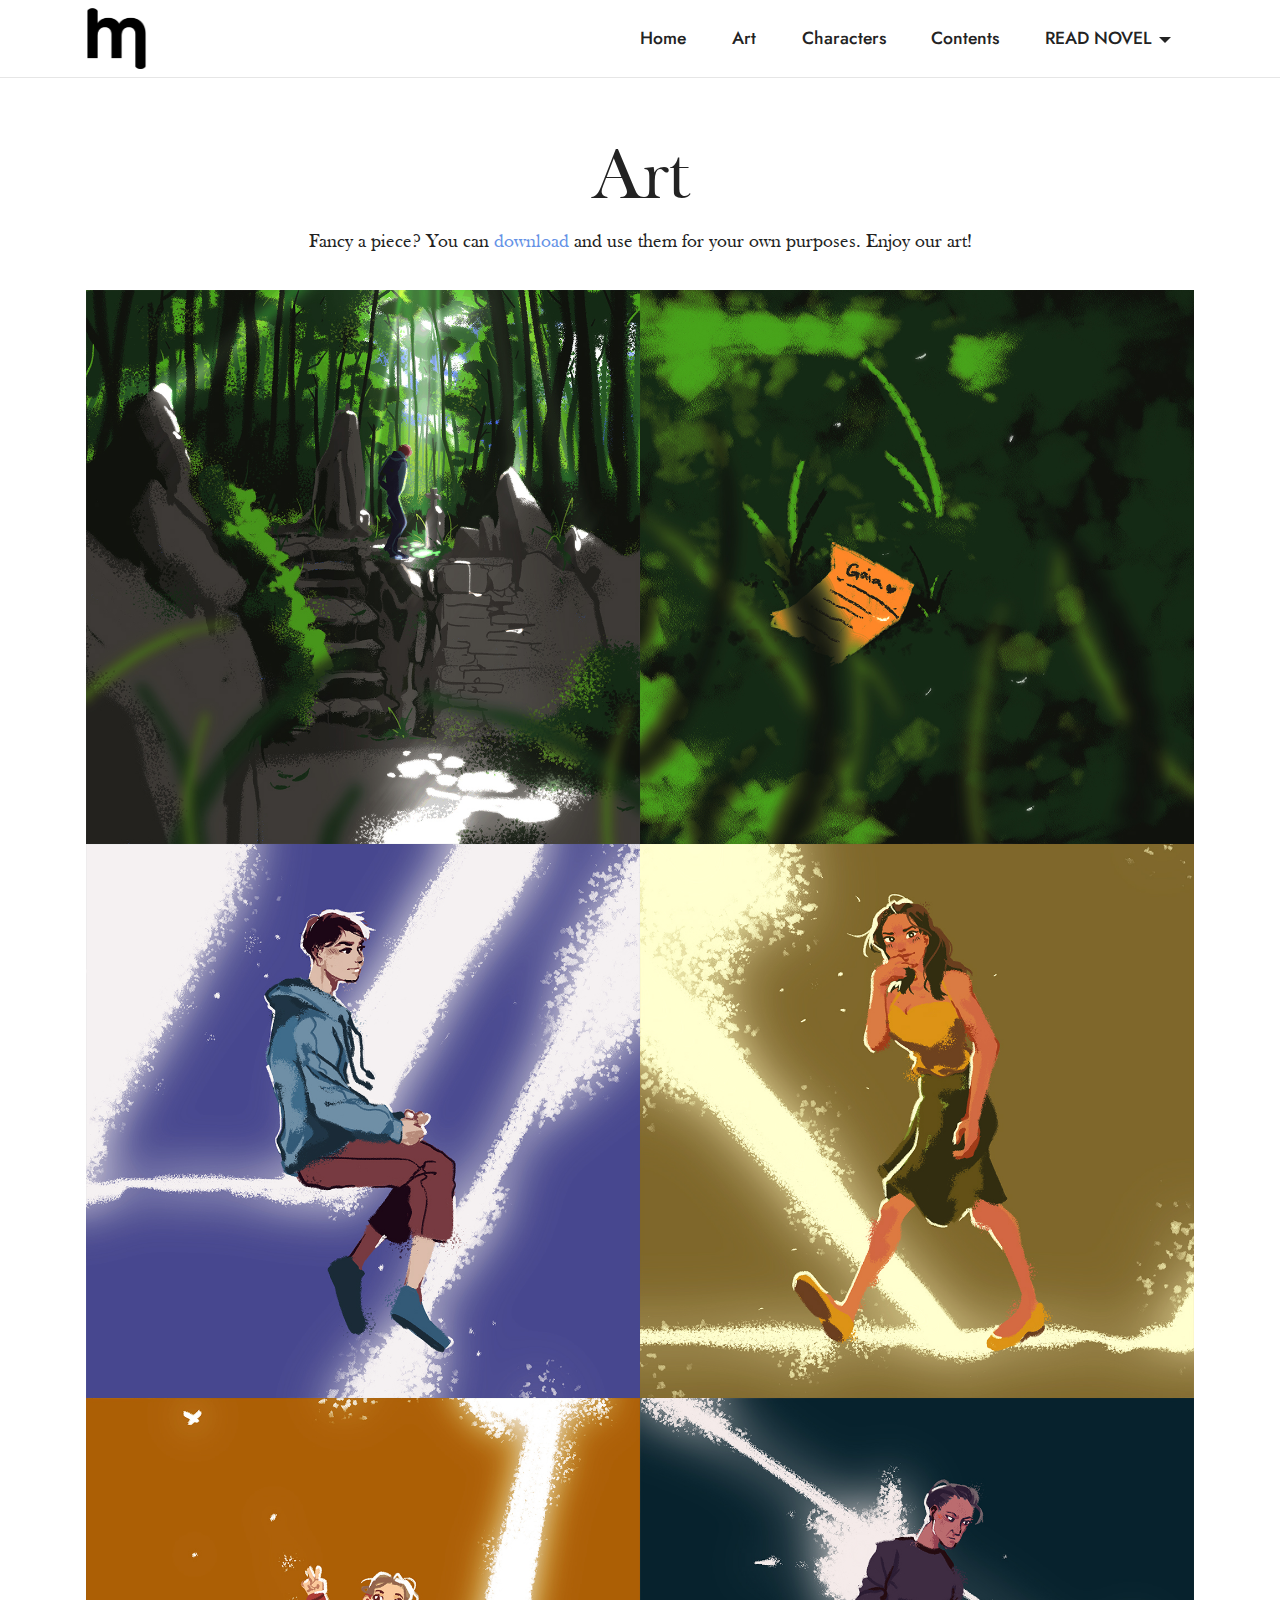
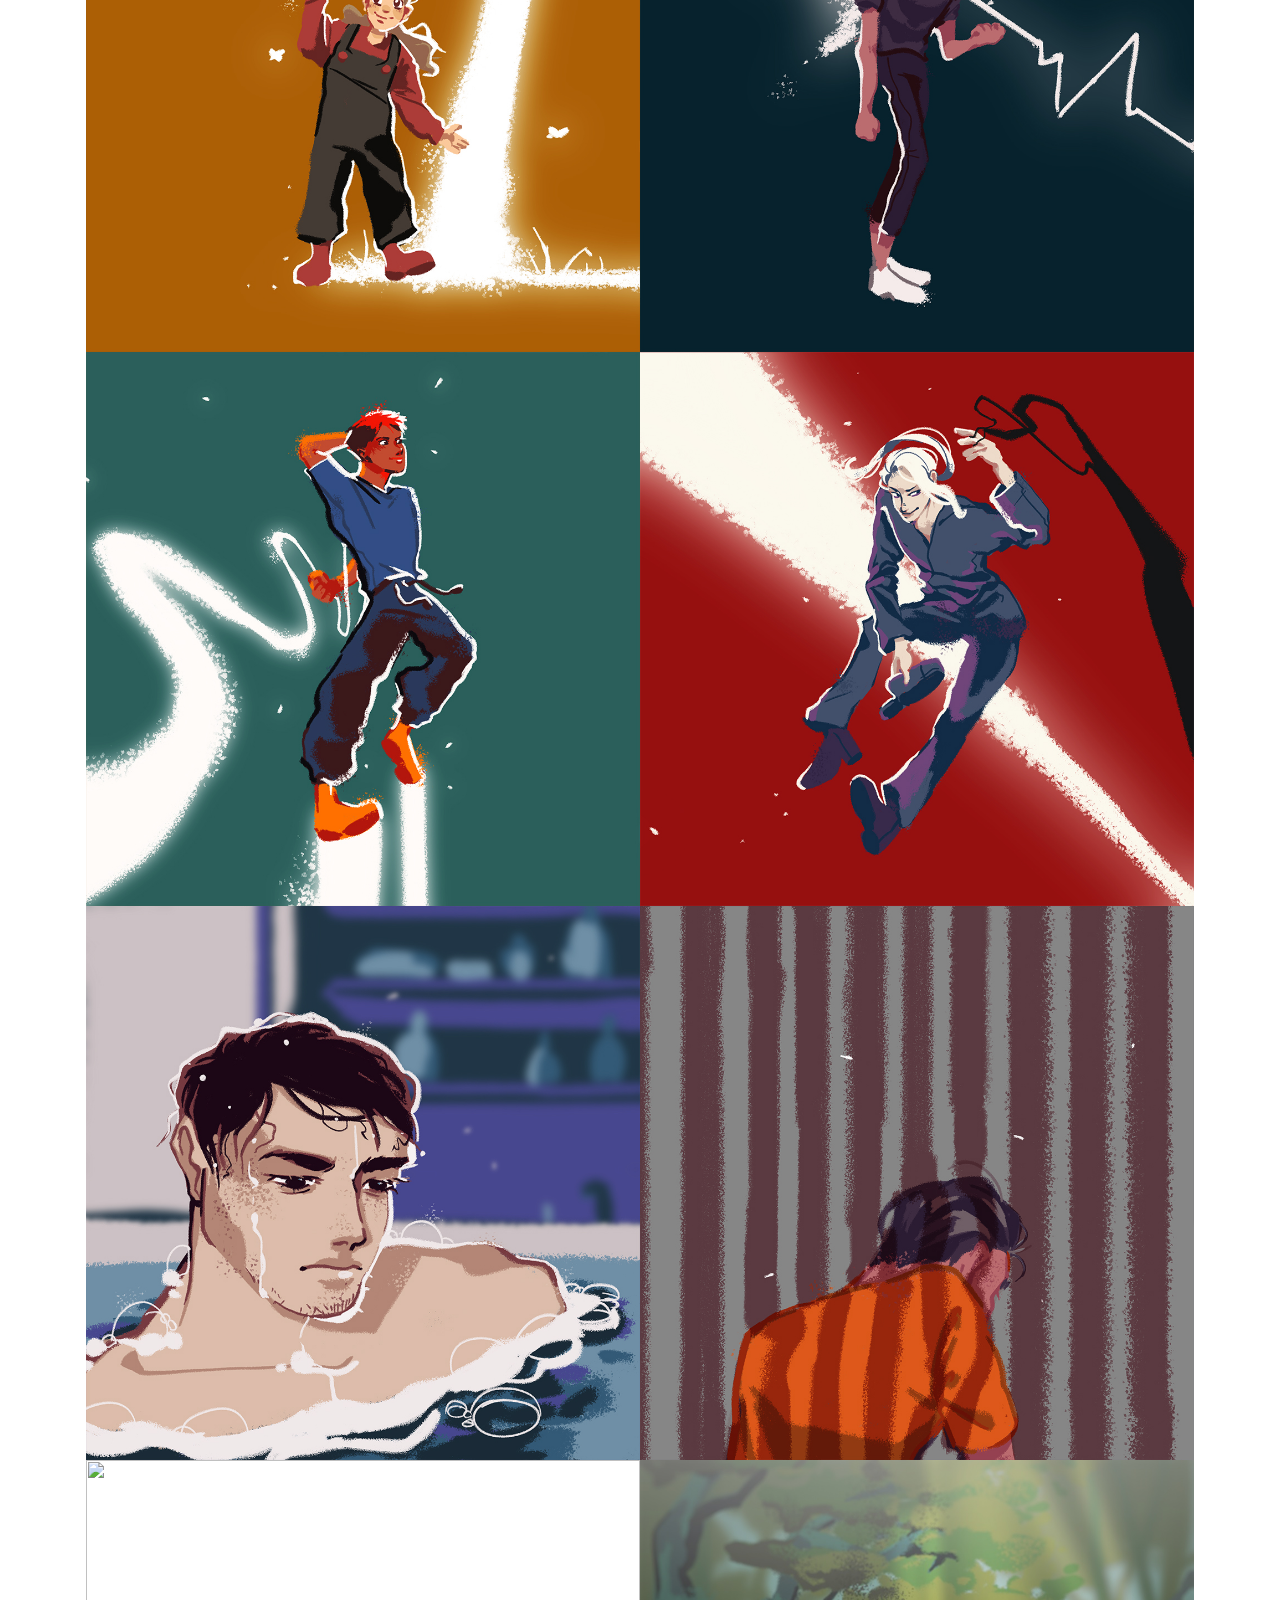
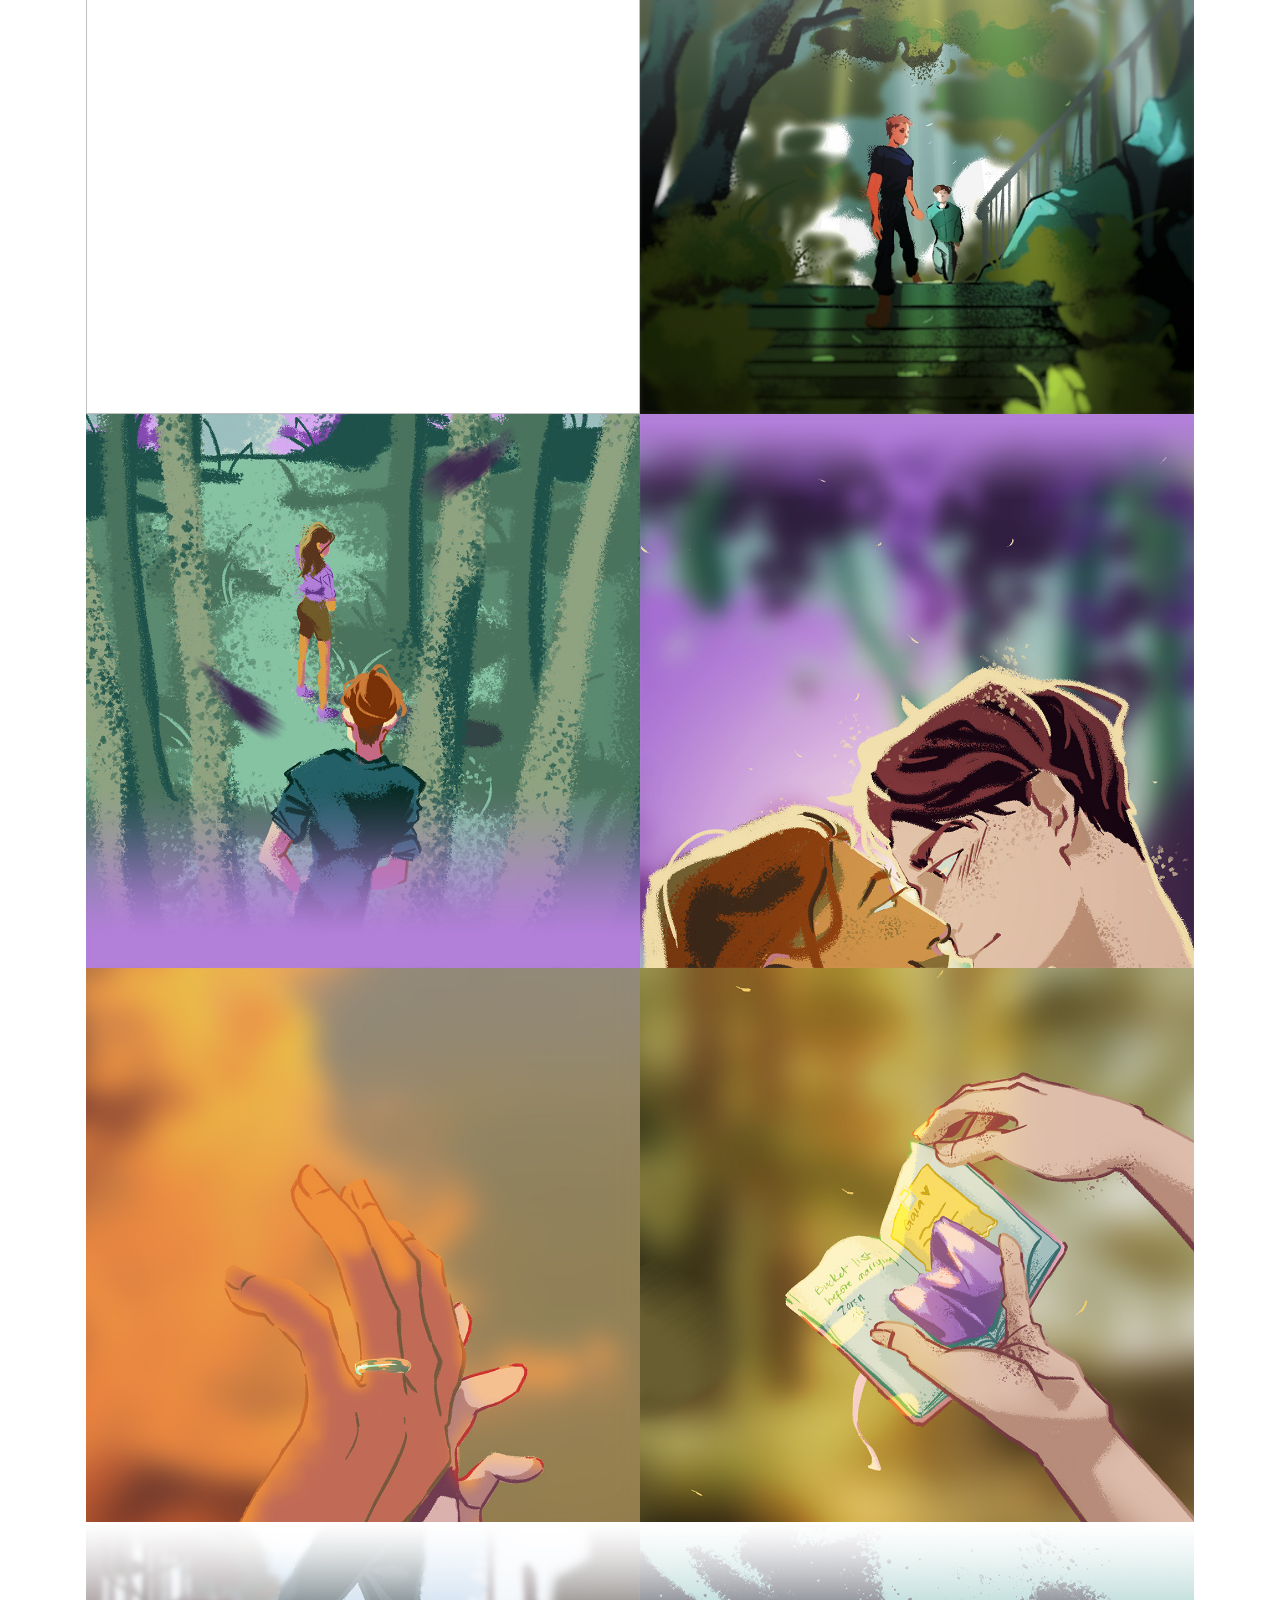
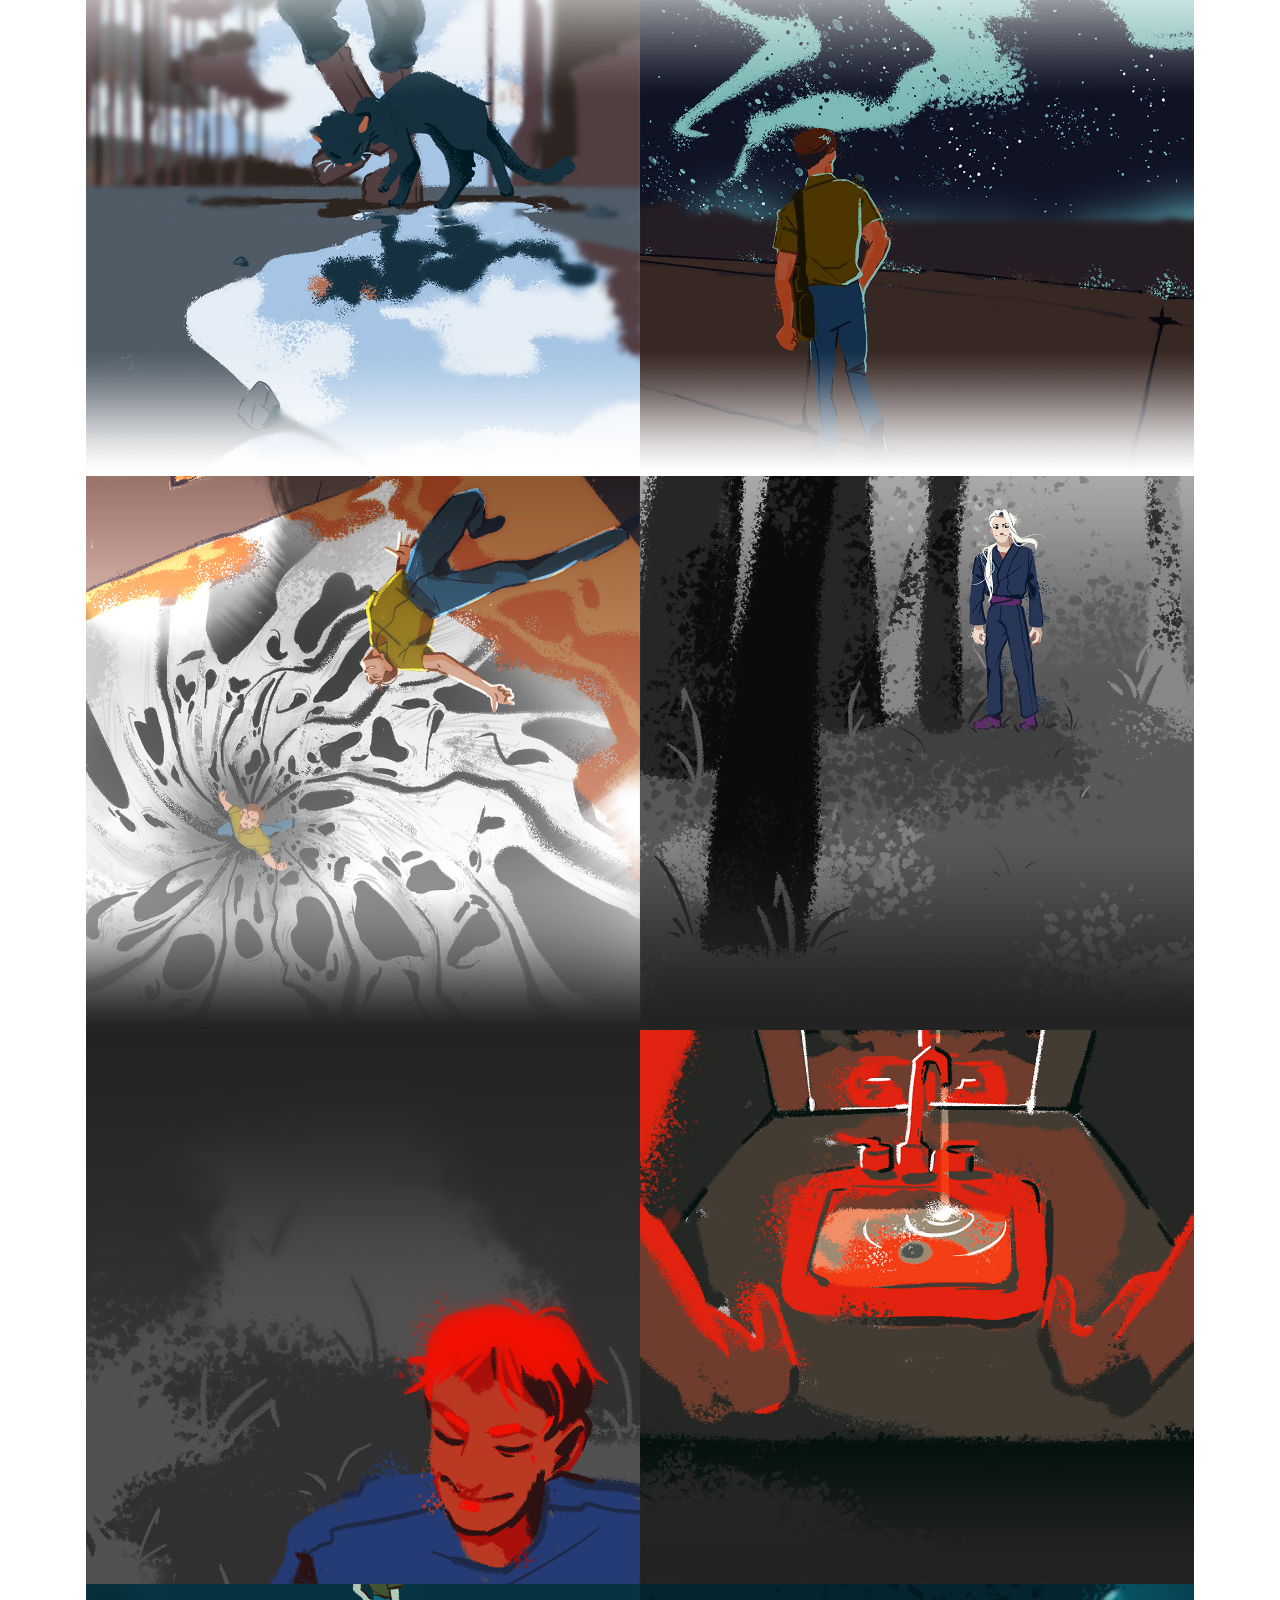
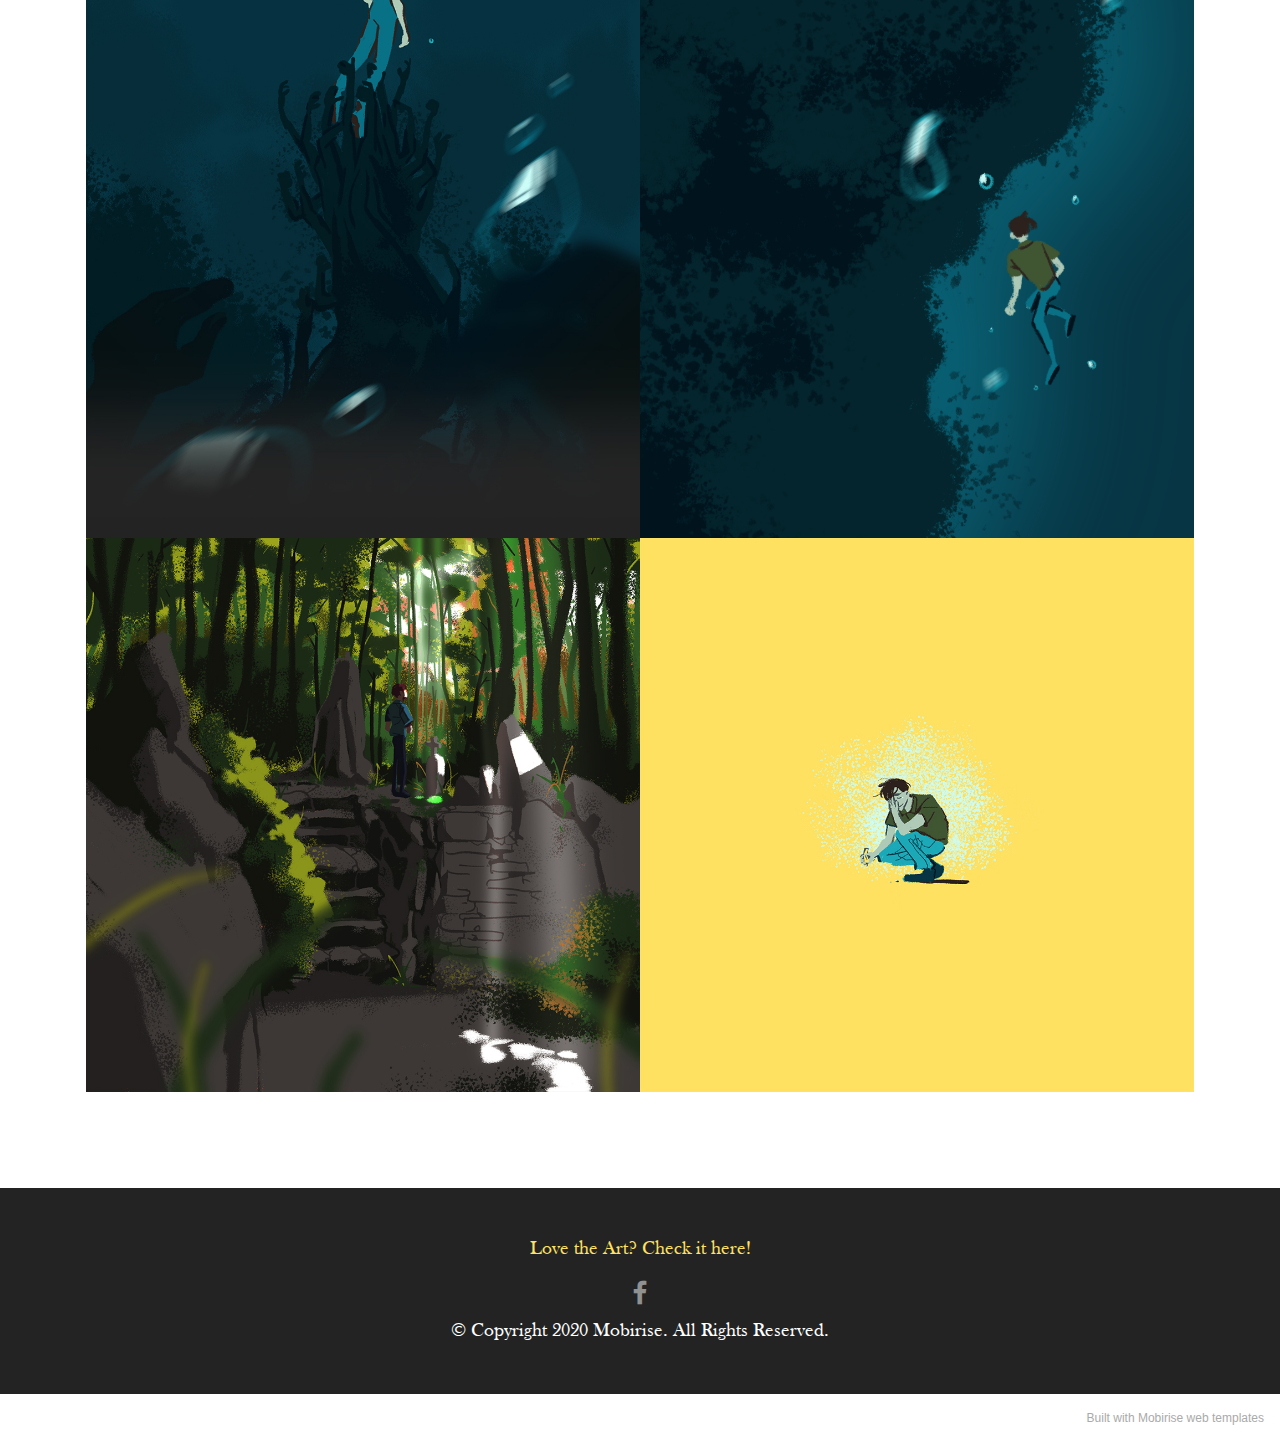
==== commit 5476318f: "web27b" ====
--- a/art.html
+++ b/art.html
@@ -73,24 +73,24 @@
         </div>
         <div class="row mbr-gallery mt-4">
             <div class="col-12 col-md-6 col-lg-6 item gallery-image">
-                <div class="item-wrapper" data-toggle="modal" data-target="#spz2xcAVxi-modal">
-                    <img class="w-100" src="assets/images/bookcover.jpg" alt="" data-slide-to="0" data-target="#lb-spz2xcAVxi">
-                    <div class="icon-wrapper">
-                        <span class="mobi-mbri mobi-mbri-search mbr-iconfont mbr-iconfont-btn"></span>
-                    </div>
-                </div>
-                
-            </div><div class="col-12 col-md-6 col-lg-6 item gallery-image">
-                <div class="item-wrapper" data-toggle="modal" data-target="#spz2xcAVxi-modal">
-                    <img class="w-100" src="assets/images/backcover.jpg" alt="" data-slide-to="1" data-target="#lb-spz2xcAVxi">
-                    <div class="icon-wrapper">
-                        <span class="mobi-mbri mobi-mbri-search mbr-iconfont mbr-iconfont-btn"></span>
-                    </div>
-                </div>
-                
-            </div><div class="col-12 col-md-6 col-lg-6 item gallery-image">
-                <div class="item-wrapper" data-toggle="modal" data-target="#spz2xcAVxi-modal">
-                    <img class="w-100" src="assets/images/zoren.jpg" alt="" data-slide-to="2" data-target="#lb-spz2xcAVxi">
+                <div class="item-wrapper" data-toggle="modal" data-target="#spI31FgoCQ-modal">
+                    <img class="w-100" src="assets/images/bookcover.jpg" alt="" data-slide-to="0" data-target="#lb-spI31FgoCQ">
+                    <div class="icon-wrapper">
+                        <span class="mobi-mbri mobi-mbri-search mbr-iconfont mbr-iconfont-btn"></span>
+                    </div>
+                </div>
+                
+            </div><div class="col-12 col-md-6 col-lg-6 item gallery-image">
+                <div class="item-wrapper" data-toggle="modal" data-target="#spI31FgoCQ-modal">
+                    <img class="w-100" src="assets/images/backcover.jpg" alt="" data-slide-to="1" data-target="#lb-spI31FgoCQ">
+                    <div class="icon-wrapper">
+                        <span class="mobi-mbri mobi-mbri-search mbr-iconfont mbr-iconfont-btn"></span>
+                    </div>
+                </div>
+                
+            </div><div class="col-12 col-md-6 col-lg-6 item gallery-image">
+                <div class="item-wrapper" data-toggle="modal" data-target="#spI31FgoCQ-modal">
+                    <img class="w-100" src="assets/images/zoren.jpg" alt="" data-slide-to="2" data-target="#lb-spI31FgoCQ">
                     <div class="icon-wrapper">
                         <span class="mobi-mbri mobi-mbri-search mbr-iconfont mbr-iconfont-btn"></span>
                     </div>
@@ -98,8 +98,8 @@
                 
             </div>
             <div class="col-12 col-md-6 col-lg-6 item gallery-image">
-                <div class="item-wrapper" data-toggle="modal" data-target="#spz2xcAVxi-modal">
-                    <img class="w-100" src="assets/images/gaia.jpg" alt="" data-slide-to="3" data-target="#lb-spz2xcAVxi">
+                <div class="item-wrapper" data-toggle="modal" data-target="#spI31FgoCQ-modal">
+                    <img class="w-100" src="assets/images/gaia.jpg" alt="" data-slide-to="3" data-target="#lb-spI31FgoCQ">
                     <div class="icon-wrapper">
                         <span class="mobi-mbri mobi-mbri-search mbr-iconfont mbr-iconfont-btn"></span>
                     </div>
@@ -107,8 +107,8 @@
                 
             </div>
             <div class="col-12 col-md-6 col-lg-6 item gallery-image">
-                <div class="item-wrapper" data-toggle="modal" data-target="#spz2xcAVxi-modal">
-                    <img class="w-100" src="assets/images/layrem.jpg" alt="" data-slide-to="4" data-target="#lb-spz2xcAVxi">
+                <div class="item-wrapper" data-toggle="modal" data-target="#spI31FgoCQ-modal">
+                    <img class="w-100" src="assets/images/layrem.jpg" alt="" data-slide-to="4" data-target="#lb-spI31FgoCQ">
                     <div class="icon-wrapper">
                         <span class="mobi-mbri mobi-mbri-search mbr-iconfont mbr-iconfont-btn"></span>
                     </div>
@@ -116,168 +116,168 @@
                 
             </div>
             <div class="col-12 col-md-6 col-lg-6 item gallery-image">
-                <div class="item-wrapper" data-toggle="modal" data-target="#spz2xcAVxi-modal">
-                    <img class="w-100" src="assets/images/jose.jpg" alt="" data-slide-to="5" data-target="#lb-spz2xcAVxi">
-                    <div class="icon-wrapper">
-                        <span class="mobi-mbri mobi-mbri-search mbr-iconfont mbr-iconfont-btn"></span>
-                    </div>
-                </div>
-                
-            </div><div class="col-12 col-md-6 col-lg-6 item gallery-image">
-                <div class="item-wrapper" data-toggle="modal" data-target="#spz2xcAVxi-modal">
-                    <img class="w-100" src="assets/images/sined.jpg" alt="" data-slide-to="6" data-target="#lb-spz2xcAVxi">
-                    <div class="icon-wrapper">
-                        <span class="mobi-mbri mobi-mbri-search mbr-iconfont mbr-iconfont-btn"></span>
-                    </div>
-                </div>
-                
-            </div><div class="col-12 col-md-6 col-lg-6 item gallery-image">
-                <div class="item-wrapper" data-toggle="modal" data-target="#spz2xcAVxi-modal">
-                    <img class="w-100" src="assets/images/astradae.jpg" alt="" data-slide-to="7" data-target="#lb-spz2xcAVxi">
-                    <div class="icon-wrapper">
-                        <span class="mobi-mbri mobi-mbri-search mbr-iconfont mbr-iconfont-btn"></span>
-                    </div>
-                </div>
-                
-            </div><div class="col-12 col-md-6 col-lg-6 item gallery-image">
-                <div class="item-wrapper" data-toggle="modal" data-target="#spz2xcAVxi-modal">
-                    <img class="w-100" src="assets/images/prologue-1.jpg" alt="" data-slide-to="8" data-target="#lb-spz2xcAVxi">
-                    <div class="icon-wrapper">
-                        <span class="mobi-mbri mobi-mbri-search mbr-iconfont mbr-iconfont-btn"></span>
-                    </div>
-                </div>
-                
-            </div><div class="col-12 col-md-6 col-lg-6 item gallery-image">
-                <div class="item-wrapper" data-toggle="modal" data-target="#spz2xcAVxi-modal">
-                    <img class="w-100" src="assets/images/chap1-1.jpg" alt="" data-slide-to="9" data-target="#lb-spz2xcAVxi">
-                    <div class="icon-wrapper">
-                        <span class="mobi-mbri mobi-mbri-search mbr-iconfont mbr-iconfont-btn"></span>
-                    </div>
-                </div>
-                
-            </div><div class="col-12 col-md-6 col-lg-6 item gallery-image">
-                <div class="item-wrapper" data-toggle="modal" data-target="#spz2xcAVxi-modal">
-                    <img class="w-100" src="assets/images/chap2-1.jpg" alt="" data-slide-to="10" data-target="#lb-spz2xcAVxi">
-                    <div class="icon-wrapper">
-                        <span class="mobi-mbri mobi-mbri-search mbr-iconfont mbr-iconfont-btn"></span>
-                    </div>
-                </div>
-                
-            </div><div class="col-12 col-md-6 col-lg-6 item gallery-image">
-                <div class="item-wrapper" data-toggle="modal" data-target="#spz2xcAVxi-modal">
-                    <img class="w-100" src="assets/images/1-1.png" alt="" data-slide-to="11" data-target="#lb-spz2xcAVxi">
-                    <div class="icon-wrapper">
-                        <span class="mobi-mbri mobi-mbri-search mbr-iconfont mbr-iconfont-btn"></span>
-                    </div>
-                </div>
-                
-            </div><div class="col-12 col-md-6 col-lg-6 item gallery-image">
-                <div class="item-wrapper" data-toggle="modal" data-target="#spz2xcAVxi-modal">
-                    <img class="w-100" src="assets/images/2-shrunk-1.jpeg" alt="" data-slide-to="12" data-target="#lb-spz2xcAVxi">
-                    <div class="icon-wrapper">
-                        <span class="mobi-mbri mobi-mbri-search mbr-iconfont mbr-iconfont-btn"></span>
-                    </div>
-                </div>
-                
-            </div><div class="col-12 col-md-6 col-lg-6 item gallery-image">
-                <div class="item-wrapper" data-toggle="modal" data-target="#spz2xcAVxi-modal">
-                    <img class="w-100" src="assets/images/3-1.jpg" alt="" data-slide-to="13" data-target="#lb-spz2xcAVxi">
-                    <div class="icon-wrapper">
-                        <span class="mobi-mbri mobi-mbri-search mbr-iconfont mbr-iconfont-btn"></span>
-                    </div>
-                </div>
-                
-            </div><div class="col-12 col-md-6 col-lg-6 item gallery-image">
-                <div class="item-wrapper" data-toggle="modal" data-target="#spz2xcAVxi-modal">
-                    <img class="w-100" src="assets/images/1-1.jpg" alt="" data-slide-to="14" data-target="#lb-spz2xcAVxi">
-                    <div class="icon-wrapper">
-                        <span class="mobi-mbri mobi-mbri-search mbr-iconfont mbr-iconfont-btn"></span>
-                    </div>
-                </div>
-                
-            </div><div class="col-12 col-md-6 col-lg-6 item gallery-image">
-                <div class="item-wrapper" data-toggle="modal" data-target="#spz2xcAVxi-modal">
-                    <img class="w-100" src="assets/images/2-4.jpg" alt="" data-slide-to="15" data-target="#lb-spz2xcAVxi">
-                    <div class="icon-wrapper">
-                        <span class="mobi-mbri mobi-mbri-search mbr-iconfont mbr-iconfont-btn"></span>
-                    </div>
-                </div>
-                
-            </div><div class="col-12 col-md-6 col-lg-6 item gallery-image">
-                <div class="item-wrapper" data-toggle="modal" data-target="#spz2xcAVxi-modal">
-                    <img class="w-100" src="assets/images/shrunk.jpg" alt="" data-slide-to="16" data-target="#lb-spz2xcAVxi">
-                    <div class="icon-wrapper">
-                        <span class="mobi-mbri mobi-mbri-search mbr-iconfont mbr-iconfont-btn"></span>
-                    </div>
-                </div>
-                
-            </div><div class="col-12 col-md-6 col-lg-6 item gallery-image">
-                <div class="item-wrapper" data-toggle="modal" data-target="#spz2xcAVxi-modal">
-                    <img class="w-100" src="assets/images/shrunkfade.jpg" alt="" data-slide-to="17" data-target="#lb-spz2xcAVxi">
-                    <div class="icon-wrapper">
-                        <span class="mobi-mbri mobi-mbri-search mbr-iconfont mbr-iconfont-btn"></span>
-                    </div>
-                </div>
-                
-            </div><div class="col-12 col-md-6 col-lg-6 item gallery-image">
-                <div class="item-wrapper" data-toggle="modal" data-target="#spz2xcAVxi-modal">
-                    <img class="w-100" src="assets/images/shrunkfade-1.jpg" alt="" data-slide-to="18" data-target="#lb-spz2xcAVxi">
-                    <div class="icon-wrapper">
-                        <span class="mobi-mbri mobi-mbri-search mbr-iconfont mbr-iconfont-btn"></span>
-                    </div>
-                </div>
-                
-            </div><div class="col-12 col-md-6 col-lg-6 item gallery-image">
-                <div class="item-wrapper" data-toggle="modal" data-target="#spz2xcAVxi-modal">
-                    <img class="w-100" src="assets/images/2-2.jpg" alt="" data-slide-to="19" data-target="#lb-spz2xcAVxi">
-                    <div class="icon-wrapper">
-                        <span class="mobi-mbri mobi-mbri-search mbr-iconfont mbr-iconfont-btn"></span>
-                    </div>
-                </div>
-                
-            </div><div class="col-12 col-md-6 col-lg-6 item gallery-image">
-                <div class="item-wrapper" data-toggle="modal" data-target="#spz2xcAVxi-modal">
-                    <img class="w-100" src="assets/images/2-6.jpg" alt="" data-slide-to="20" data-target="#lb-spz2xcAVxi">
-                    <div class="icon-wrapper">
-                        <span class="mobi-mbri mobi-mbri-search mbr-iconfont mbr-iconfont-btn"></span>
-                    </div>
-                </div>
-                
-            </div><div class="col-12 col-md-6 col-lg-6 item gallery-image">
-                <div class="item-wrapper" data-toggle="modal" data-target="#spz2xcAVxi-modal">
-                    <img class="w-100" src="assets/images/1-7.jpg" alt="" data-slide-to="21" data-target="#lb-spz2xcAVxi">
-                    <div class="icon-wrapper">
-                        <span class="mobi-mbri mobi-mbri-search mbr-iconfont mbr-iconfont-btn"></span>
-                    </div>
-                </div>
-                
-            </div><div class="col-12 col-md-6 col-lg-6 item gallery-image">
-                <div class="item-wrapper" data-toggle="modal" data-target="#spz2xcAVxi-modal">
-                    <img class="w-100" src="assets/images/2-10.jpg" alt="" data-slide-to="22" data-target="#lb-spz2xcAVxi">
-                    <div class="icon-wrapper">
-                        <span class="mobi-mbri mobi-mbri-search mbr-iconfont mbr-iconfont-btn"></span>
-                    </div>
-                </div>
-                
-            </div><div class="col-12 col-md-6 col-lg-6 item gallery-image">
-                <div class="item-wrapper" data-toggle="modal" data-target="#spz2xcAVxi-modal">
-                    <img class="w-100" src="assets/images/2-8.jpg" alt="" data-slide-to="23" data-target="#lb-spz2xcAVxi">
-                    <div class="icon-wrapper">
-                        <span class="mobi-mbri mobi-mbri-search mbr-iconfont mbr-iconfont-btn"></span>
-                    </div>
-                </div>
-                
-            </div><div class="col-12 col-md-6 col-lg-6 item gallery-image">
-                <div class="item-wrapper" data-toggle="modal" data-target="#spz2xcAVxi-modal">
-                    <img class="w-100" src="assets/images/3x-1.png" alt="" data-slide-to="24" data-target="#lb-spz2xcAVxi">
-                    <div class="icon-wrapper">
-                        <span class="mobi-mbri mobi-mbri-search mbr-iconfont mbr-iconfont-btn"></span>
-                    </div>
-                </div>
-                
-            </div><div class="col-12 col-md-6 col-lg-6 item gallery-image">
-                <div class="item-wrapper" data-toggle="modal" data-target="#spz2xcAVxi-modal">
-                    <img class="w-100" src="assets/images/lastpage.jpg" alt="" data-slide-to="25" data-target="#lb-spz2xcAVxi">
+                <div class="item-wrapper" data-toggle="modal" data-target="#spI31FgoCQ-modal">
+                    <img class="w-100" src="assets/images/jose.jpg" alt="" data-slide-to="5" data-target="#lb-spI31FgoCQ">
+                    <div class="icon-wrapper">
+                        <span class="mobi-mbri mobi-mbri-search mbr-iconfont mbr-iconfont-btn"></span>
+                    </div>
+                </div>
+                
+            </div><div class="col-12 col-md-6 col-lg-6 item gallery-image">
+                <div class="item-wrapper" data-toggle="modal" data-target="#spI31FgoCQ-modal">
+                    <img class="w-100" src="assets/images/sined.jpg" alt="" data-slide-to="6" data-target="#lb-spI31FgoCQ">
+                    <div class="icon-wrapper">
+                        <span class="mobi-mbri mobi-mbri-search mbr-iconfont mbr-iconfont-btn"></span>
+                    </div>
+                </div>
+                
+            </div><div class="col-12 col-md-6 col-lg-6 item gallery-image">
+                <div class="item-wrapper" data-toggle="modal" data-target="#spI31FgoCQ-modal">
+                    <img class="w-100" src="assets/images/astradae.jpg" alt="" data-slide-to="7" data-target="#lb-spI31FgoCQ">
+                    <div class="icon-wrapper">
+                        <span class="mobi-mbri mobi-mbri-search mbr-iconfont mbr-iconfont-btn"></span>
+                    </div>
+                </div>
+                
+            </div><div class="col-12 col-md-6 col-lg-6 item gallery-image">
+                <div class="item-wrapper" data-toggle="modal" data-target="#spI31FgoCQ-modal">
+                    <img class="w-100" src="assets/images/prologue-1.jpg" alt="" data-slide-to="8" data-target="#lb-spI31FgoCQ">
+                    <div class="icon-wrapper">
+                        <span class="mobi-mbri mobi-mbri-search mbr-iconfont mbr-iconfont-btn"></span>
+                    </div>
+                </div>
+                
+            </div><div class="col-12 col-md-6 col-lg-6 item gallery-image">
+                <div class="item-wrapper" data-toggle="modal" data-target="#spI31FgoCQ-modal">
+                    <img class="w-100" src="assets/images/chap2-1.jpg" alt="" data-slide-to="9" data-target="#lb-spI31FgoCQ">
+                    <div class="icon-wrapper">
+                        <span class="mobi-mbri mobi-mbri-search mbr-iconfont mbr-iconfont-btn"></span>
+                    </div>
+                </div>
+                
+            </div><div class="col-12 col-md-6 col-lg-6 item gallery-image">
+                <div class="item-wrapper" data-toggle="modal" data-target="#spI31FgoCQ-modal">
+                    <img class="w-100" src="assets/images/1-1.png" alt="" data-slide-to="10" data-target="#lb-spI31FgoCQ">
+                    <div class="icon-wrapper">
+                        <span class="mobi-mbri mobi-mbri-search mbr-iconfont mbr-iconfont-btn"></span>
+                    </div>
+                </div>
+                
+            </div><div class="col-12 col-md-6 col-lg-6 item gallery-image">
+                <div class="item-wrapper" data-toggle="modal" data-target="#spI31FgoCQ-modal">
+                    <img class="w-100" src="assets/images/2-shrunk-1.jpeg" alt="" data-slide-to="11" data-target="#lb-spI31FgoCQ">
+                    <div class="icon-wrapper">
+                        <span class="mobi-mbri mobi-mbri-search mbr-iconfont mbr-iconfont-btn"></span>
+                    </div>
+                </div>
+                
+            </div><div class="col-12 col-md-6 col-lg-6 item gallery-image">
+                <div class="item-wrapper" data-toggle="modal" data-target="#spI31FgoCQ-modal">
+                    <img class="w-100" src="assets/images/3-1.jpg" alt="" data-slide-to="12" data-target="#lb-spI31FgoCQ">
+                    <div class="icon-wrapper">
+                        <span class="mobi-mbri mobi-mbri-search mbr-iconfont mbr-iconfont-btn"></span>
+                    </div>
+                </div>
+                
+            </div><div class="col-12 col-md-6 col-lg-6 item gallery-image">
+                <div class="item-wrapper" data-toggle="modal" data-target="#spI31FgoCQ-modal">
+                    <img class="w-100" src="assets/images/1-1.jpg" alt="" data-slide-to="13" data-target="#lb-spI31FgoCQ">
+                    <div class="icon-wrapper">
+                        <span class="mobi-mbri mobi-mbri-search mbr-iconfont mbr-iconfont-btn"></span>
+                    </div>
+                </div>
+                
+            </div><div class="col-12 col-md-6 col-lg-6 item gallery-image">
+                <div class="item-wrapper" data-toggle="modal" data-target="#spI31FgoCQ-modal">
+                    <img class="w-100" src="assets/images/2-4.jpg" alt="" data-slide-to="14" data-target="#lb-spI31FgoCQ">
+                    <div class="icon-wrapper">
+                        <span class="mobi-mbri mobi-mbri-search mbr-iconfont mbr-iconfont-btn"></span>
+                    </div>
+                </div>
+                
+            </div><div class="col-12 col-md-6 col-lg-6 item gallery-image">
+                <div class="item-wrapper" data-toggle="modal" data-target="#spI31FgoCQ-modal">
+                    <img class="w-100" src="assets/images/shrunk.jpg" alt="" data-slide-to="15" data-target="#lb-spI31FgoCQ">
+                    <div class="icon-wrapper">
+                        <span class="mobi-mbri mobi-mbri-search mbr-iconfont mbr-iconfont-btn"></span>
+                    </div>
+                </div>
+                
+            </div><div class="col-12 col-md-6 col-lg-6 item gallery-image">
+                <div class="item-wrapper" data-toggle="modal" data-target="#spI31FgoCQ-modal">
+                    <img class="w-100" src="assets/images/shrunkfade.jpg" alt="" data-slide-to="16" data-target="#lb-spI31FgoCQ">
+                    <div class="icon-wrapper">
+                        <span class="mobi-mbri mobi-mbri-search mbr-iconfont mbr-iconfont-btn"></span>
+                    </div>
+                </div>
+                
+            </div><div class="col-12 col-md-6 col-lg-6 item gallery-image">
+                <div class="item-wrapper" data-toggle="modal" data-target="#spI31FgoCQ-modal">
+                    <img class="w-100" src="assets/images/shrunkfade-1.jpg" alt="" data-slide-to="17" data-target="#lb-spI31FgoCQ">
+                    <div class="icon-wrapper">
+                        <span class="mobi-mbri mobi-mbri-search mbr-iconfont mbr-iconfont-btn"></span>
+                    </div>
+                </div>
+                
+            </div><div class="col-12 col-md-6 col-lg-6 item gallery-image">
+                <div class="item-wrapper" data-toggle="modal" data-target="#spI31FgoCQ-modal">
+                    <img class="w-100" src="assets/images/2-2.jpg" alt="" data-slide-to="18" data-target="#lb-spI31FgoCQ">
+                    <div class="icon-wrapper">
+                        <span class="mobi-mbri mobi-mbri-search mbr-iconfont mbr-iconfont-btn"></span>
+                    </div>
+                </div>
+                
+            </div><div class="col-12 col-md-6 col-lg-6 item gallery-image">
+                <div class="item-wrapper" data-toggle="modal" data-target="#spI31FgoCQ-modal">
+                    <img class="w-100" src="assets/images/2-6.jpg" alt="" data-slide-to="19" data-target="#lb-spI31FgoCQ">
+                    <div class="icon-wrapper">
+                        <span class="mobi-mbri mobi-mbri-search mbr-iconfont mbr-iconfont-btn"></span>
+                    </div>
+                </div>
+                
+            </div><div class="col-12 col-md-6 col-lg-6 item gallery-image">
+                <div class="item-wrapper" data-toggle="modal" data-target="#spI31FgoCQ-modal">
+                    <img class="w-100" src="assets/images/1-7.jpg" alt="" data-slide-to="20" data-target="#lb-spI31FgoCQ">
+                    <div class="icon-wrapper">
+                        <span class="mobi-mbri mobi-mbri-search mbr-iconfont mbr-iconfont-btn"></span>
+                    </div>
+                </div>
+                
+            </div><div class="col-12 col-md-6 col-lg-6 item gallery-image">
+                <div class="item-wrapper" data-toggle="modal" data-target="#spI31FgoCQ-modal">
+                    <img class="w-100" src="assets/images/2-10.jpg" alt="" data-slide-to="21" data-target="#lb-spI31FgoCQ">
+                    <div class="icon-wrapper">
+                        <span class="mobi-mbri mobi-mbri-search mbr-iconfont mbr-iconfont-btn"></span>
+                    </div>
+                </div>
+                
+            </div><div class="col-12 col-md-6 col-lg-6 item gallery-image">
+                <div class="item-wrapper" data-toggle="modal" data-target="#spI31FgoCQ-modal">
+                    <img class="w-100" src="assets/images/2-8.jpg" alt="" data-slide-to="22" data-target="#lb-spI31FgoCQ">
+                    <div class="icon-wrapper">
+                        <span class="mobi-mbri mobi-mbri-search mbr-iconfont mbr-iconfont-btn"></span>
+                    </div>
+                </div>
+                
+            </div><div class="col-12 col-md-6 col-lg-6 item gallery-image">
+                <div class="item-wrapper" data-toggle="modal" data-target="#spI31FgoCQ-modal">
+                    <img class="w-100" src="assets/images/3x-1.png" alt="" data-slide-to="23" data-target="#lb-spI31FgoCQ">
+                    <div class="icon-wrapper">
+                        <span class="mobi-mbri mobi-mbri-search mbr-iconfont mbr-iconfont-btn"></span>
+                    </div>
+                </div>
+                
+            </div><div class="col-12 col-md-6 col-lg-6 item gallery-image">
+                <div class="item-wrapper" data-toggle="modal" data-target="#spI31FgoCQ-modal">
+                    <img class="w-100" src="assets/images/lastpage.jpg" alt="" data-slide-to="24" data-target="#lb-spI31FgoCQ">
+                    <div class="icon-wrapper">
+                        <span class="mobi-mbri mobi-mbri-search mbr-iconfont mbr-iconfont-btn"></span>
+                    </div>
+                </div>
+                
+            </div><div class="col-12 col-md-6 col-lg-6 item gallery-image">
+                <div class="item-wrapper" data-toggle="modal" data-target="#spI31FgoCQ-modal">
+                    <img class="w-100" src="assets/images/shrunk-1.jpg" alt="" data-slide-to="25" data-target="#lb-spI31FgoCQ">
                     <div class="icon-wrapper">
                         <span class="mobi-mbri mobi-mbri-search mbr-iconfont mbr-iconfont-btn"></span>
                     </div>
@@ -286,11 +286,11 @@
             </div>
         </div>
 
-        <div class="modal mbr-slider" tabindex="-1" role="dialog" aria-hidden="true" id="spz2xcAVxi-modal">
+        <div class="modal mbr-slider" tabindex="-1" role="dialog" aria-hidden="true" id="spI31FgoCQ-modal">
             <div class="modal-dialog" role="document">
                 <div class="modal-content">
                     <div class="modal-body">
-                        <div class="carousel slide" id="lb-spz2xcAVxi" data-interval="5000">
+                        <div class="carousel slide" id="lb-spI31FgoCQ" data-interval="5000">
                             <div class="carousel-inner">
                                 <div class="carousel-item active">
                                     <img class="d-block w-100" src="assets/images/bookcover.jpg" alt="">
@@ -314,8 +314,6 @@
                                 </div><div class="carousel-item">
                                     <img class="d-block w-100" src="assets/images/prologue-1.jpg" alt="">
                                 </div><div class="carousel-item">
-                                    <img class="d-block w-100" src="assets/images/chap1-1.jpg" alt="">
-                                </div><div class="carousel-item">
                                     <img class="d-block w-100" src="assets/images/chap2-1.jpg" alt="">
                                 </div><div class="carousel-item">
                                     <img class="d-block w-100" src="assets/images/1-1.png" alt="">
@@ -347,21 +345,23 @@
                                     <img class="d-block w-100" src="assets/images/3x-1.png" alt="">
                                 </div><div class="carousel-item">
                                     <img class="d-block w-100" src="assets/images/lastpage.jpg" alt="">
+                                </div><div class="carousel-item">
+                                    <img class="d-block w-100" src="assets/images/shrunk-1.jpg" alt="">
                                 </div>
                             </div>
                             <ol class="carousel-indicators">
-                                <li data-slide-to="0" class="active" data-target="#lb-spz2xcAVxi"></li><li data-slide-to="1" class="active" data-target="#lb-spz2xcAVxi"></li><li data-slide-to="2" class="active" data-target="#lb-spz2xcAVxi"></li>
-                                <li data-slide-to="3" data-target="#lb-spz2xcAVxi"></li>
-                                <li data-slide-to="4" data-target="#lb-spz2xcAVxi"></li>
-                                <li data-slide-to="5" data-target="#lb-spz2xcAVxi"></li><li data-slide-to="6" data-target="#lb-spz2xcAVxi"></li><li data-slide-to="7" data-target="#lb-spz2xcAVxi"></li><li data-slide-to="8" data-target="#lb-spz2xcAVxi"></li><li data-slide-to="9" data-target="#lb-spz2xcAVxi"></li><li data-slide-to="10" data-target="#lb-spz2xcAVxi"></li><li data-slide-to="11" data-target="#lb-spz2xcAVxi"></li><li data-slide-to="12" data-target="#lb-spz2xcAVxi"></li><li data-slide-to="13" data-target="#lb-spz2xcAVxi"></li><li data-slide-to="14" data-target="#lb-spz2xcAVxi"></li><li data-slide-to="15" data-target="#lb-spz2xcAVxi"></li><li data-slide-to="16" data-target="#lb-spz2xcAVxi"></li><li data-slide-to="17" data-target="#lb-spz2xcAVxi"></li><li data-slide-to="18" data-target="#lb-spz2xcAVxi"></li><li data-slide-to="19" data-target="#lb-spz2xcAVxi"></li><li data-slide-to="20" data-target="#lb-spz2xcAVxi"></li><li data-slide-to="21" data-target="#lb-spz2xcAVxi"></li><li data-slide-to="22" data-target="#lb-spz2xcAVxi"></li><li data-slide-to="23" data-target="#lb-spz2xcAVxi"></li><li data-slide-to="24" data-target="#lb-spz2xcAVxi"></li><li data-slide-to="25" data-target="#lb-spz2xcAVxi"></li>
+                                <li data-slide-to="0" class="active" data-target="#lb-spI31FgoCQ"></li><li data-slide-to="1" class="active" data-target="#lb-spI31FgoCQ"></li><li data-slide-to="2" class="active" data-target="#lb-spI31FgoCQ"></li>
+                                <li data-slide-to="3" data-target="#lb-spI31FgoCQ"></li>
+                                <li data-slide-to="4" data-target="#lb-spI31FgoCQ"></li>
+                                <li data-slide-to="5" data-target="#lb-spI31FgoCQ"></li><li data-slide-to="6" data-target="#lb-spI31FgoCQ"></li><li data-slide-to="7" data-target="#lb-spI31FgoCQ"></li><li data-slide-to="8" data-target="#lb-spI31FgoCQ"></li><li data-slide-to="9" data-target="#lb-spI31FgoCQ"></li><li data-slide-to="10" data-target="#lb-spI31FgoCQ"></li><li data-slide-to="11" data-target="#lb-spI31FgoCQ"></li><li data-slide-to="12" data-target="#lb-spI31FgoCQ"></li><li data-slide-to="13" data-target="#lb-spI31FgoCQ"></li><li data-slide-to="14" data-target="#lb-spI31FgoCQ"></li><li data-slide-to="15" data-target="#lb-spI31FgoCQ"></li><li data-slide-to="16" data-target="#lb-spI31FgoCQ"></li><li data-slide-to="17" data-target="#lb-spI31FgoCQ"></li><li data-slide-to="18" data-target="#lb-spI31FgoCQ"></li><li data-slide-to="19" data-target="#lb-spI31FgoCQ"></li><li data-slide-to="20" data-target="#lb-spI31FgoCQ"></li><li data-slide-to="21" data-target="#lb-spI31FgoCQ"></li><li data-slide-to="22" data-target="#lb-spI31FgoCQ"></li><li data-slide-to="23" data-target="#lb-spI31FgoCQ"></li><li data-slide-to="24" data-target="#lb-spI31FgoCQ"></li><li data-slide-to="25" data-target="#lb-spI31FgoCQ"></li>
                             </ol>
                             <a role="button" href="" class="close" data-dismiss="modal" aria-label="Close">
                             </a>
-                            <a class="carousel-control-prev carousel-control" role="button" data-slide="prev" href="#lb-spz2xcAVxi">
+                            <a class="carousel-control-prev carousel-control" role="button" data-slide="prev" href="#lb-spI31FgoCQ">
                                 <span class="mobi-mbri mobi-mbri-arrow-prev" aria-hidden="true"></span>
                                 <span class="sr-only">Previous</span>
                             </a>
-                            <a class="carousel-control-next carousel-control" role="button" data-slide="next" href="#lb-spz2xcAVxi">
+                            <a class="carousel-control-next carousel-control" role="button" data-slide="next" href="#lb-spI31FgoCQ">
                                 <span class="mobi-mbri mobi-mbri-arrow-next" aria-hidden="true"></span>
                                 <span class="sr-only">Next</span>
                             </a>
@@ -409,7 +409,7 @@
             </div>
         </div>
     </div>
-</section><section style="background-color: #fff; font-family: -apple-system, BlinkMacSystemFont, 'Segoe UI', 'Roboto', 'Helvetica Neue', Arial, sans-serif; color:#aaa; font-size:12px; padding: 0; align-items: center; display: flex;"><a href="https://mobirise.site/r" style="flex: 1 1; height: 3rem; padding-left: 1rem;"></a><p style="flex: 0 0 auto; margin:0; padding-right:1rem;">Start your own site - <a href="https://mobirise.site/w" style="color:#aaa;">Check it</a></p></section><script src="assets/web/assets/jquery/jquery.min.js"></script>  <script src="assets/popper/popper.min.js"></script>  <script src="assets/tether/tether.min.js"></script>  <script src="assets/bootstrap/js/bootstrap.min.js"></script>  <script src="assets/smoothscroll/smooth-scroll.js"></script>  <script src="assets/dropdown/js/nav-dropdown.js"></script>  <script src="assets/dropdown/js/navbar-dropdown.js"></script>  <script src="assets/touchswipe/jquery.touch-swipe.min.js"></script>  <script src="assets/theme/js/script.js"></script>  
+</section><section style="background-color: #fff; font-family: -apple-system, BlinkMacSystemFont, 'Segoe UI', 'Roboto', 'Helvetica Neue', Arial, sans-serif; color:#aaa; font-size:12px; padding: 0; align-items: center; display: flex;"><a href="https://mobirise.site/r" style="flex: 1 1; height: 3rem; padding-left: 1rem;"></a><p style="flex: 0 0 auto; margin:0; padding-right:1rem;">Built with <a href="https://mobirise.site/b" style="color:#aaa;">Mobirise</a> web templates</p></section><script src="assets/web/assets/jquery/jquery.min.js"></script>  <script src="assets/popper/popper.min.js"></script>  <script src="assets/tether/tether.min.js"></script>  <script src="assets/bootstrap/js/bootstrap.min.js"></script>  <script src="assets/smoothscroll/smooth-scroll.js"></script>  <script src="assets/dropdown/js/nav-dropdown.js"></script>  <script src="assets/dropdown/js/navbar-dropdown.js"></script>  <script src="assets/touchswipe/jquery.touch-swipe.min.js"></script>  <script src="assets/theme/js/script.js"></script>  
   
   
 </body>
